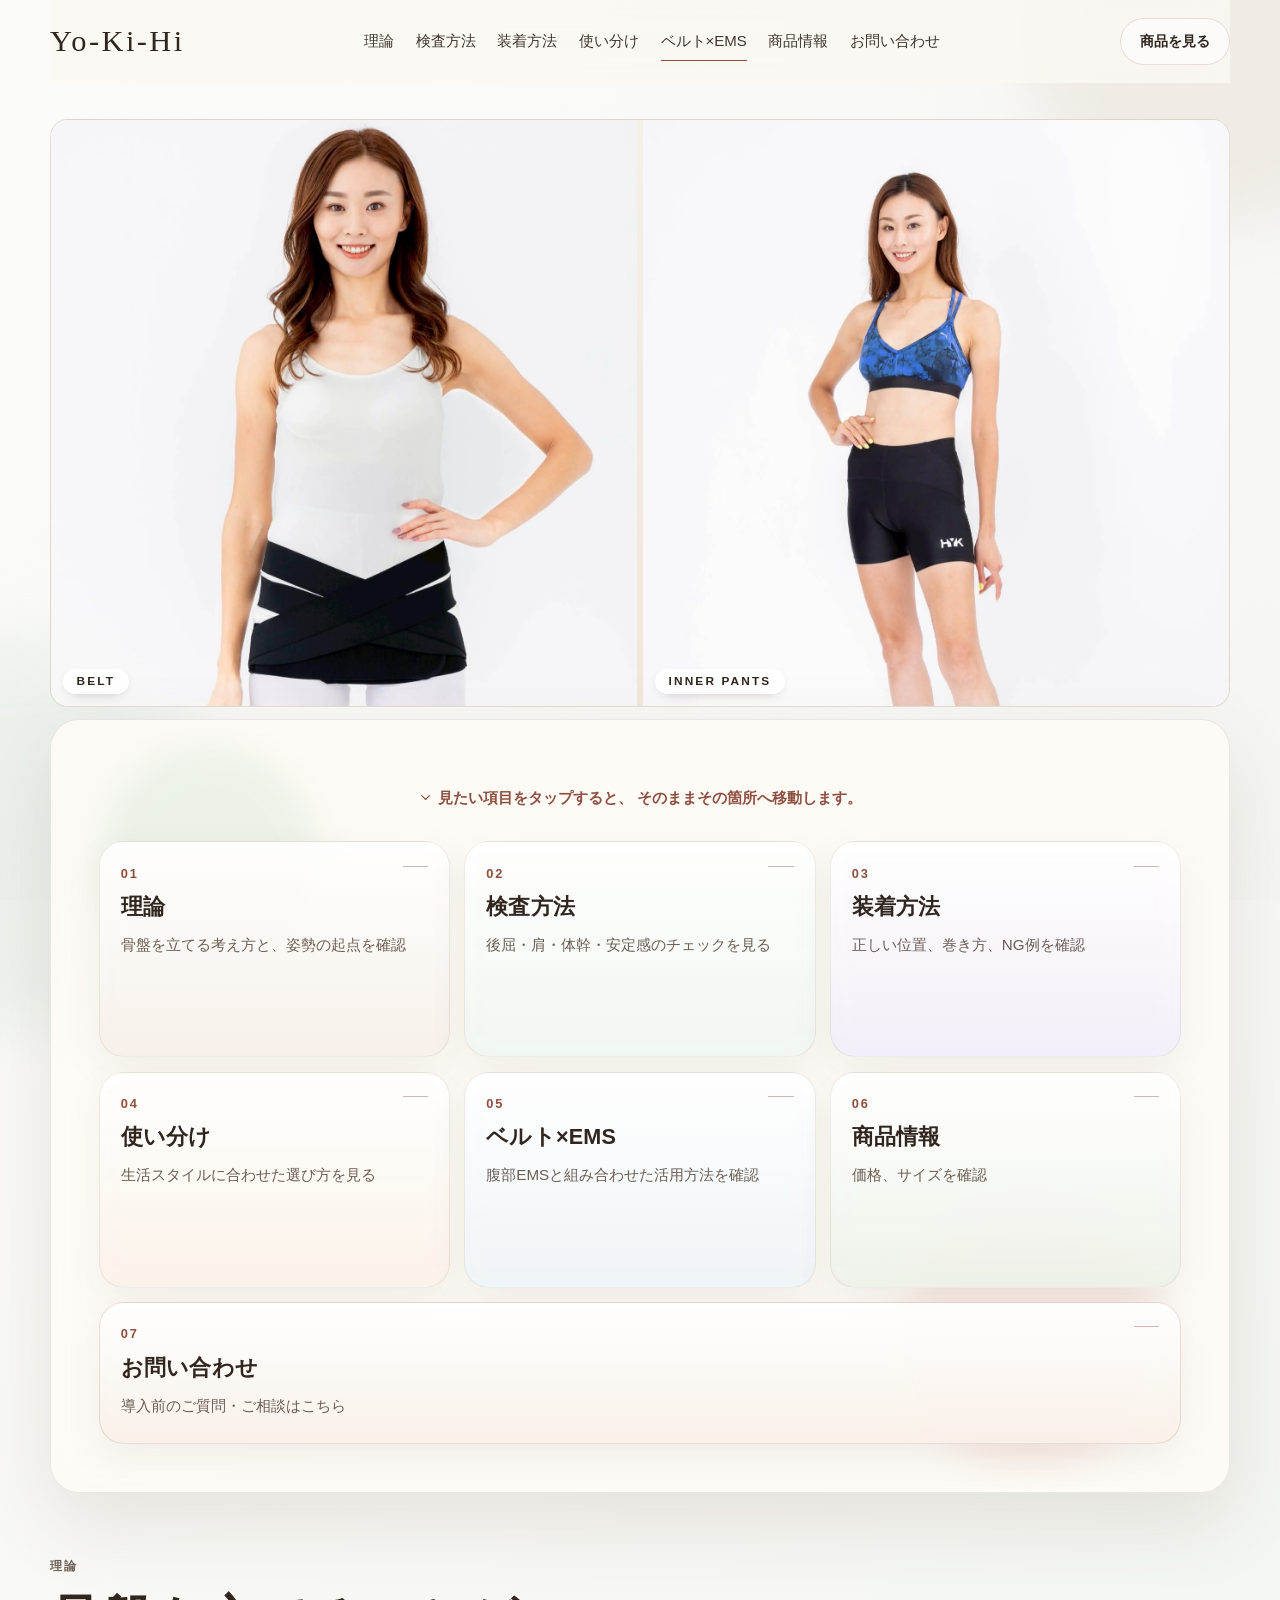
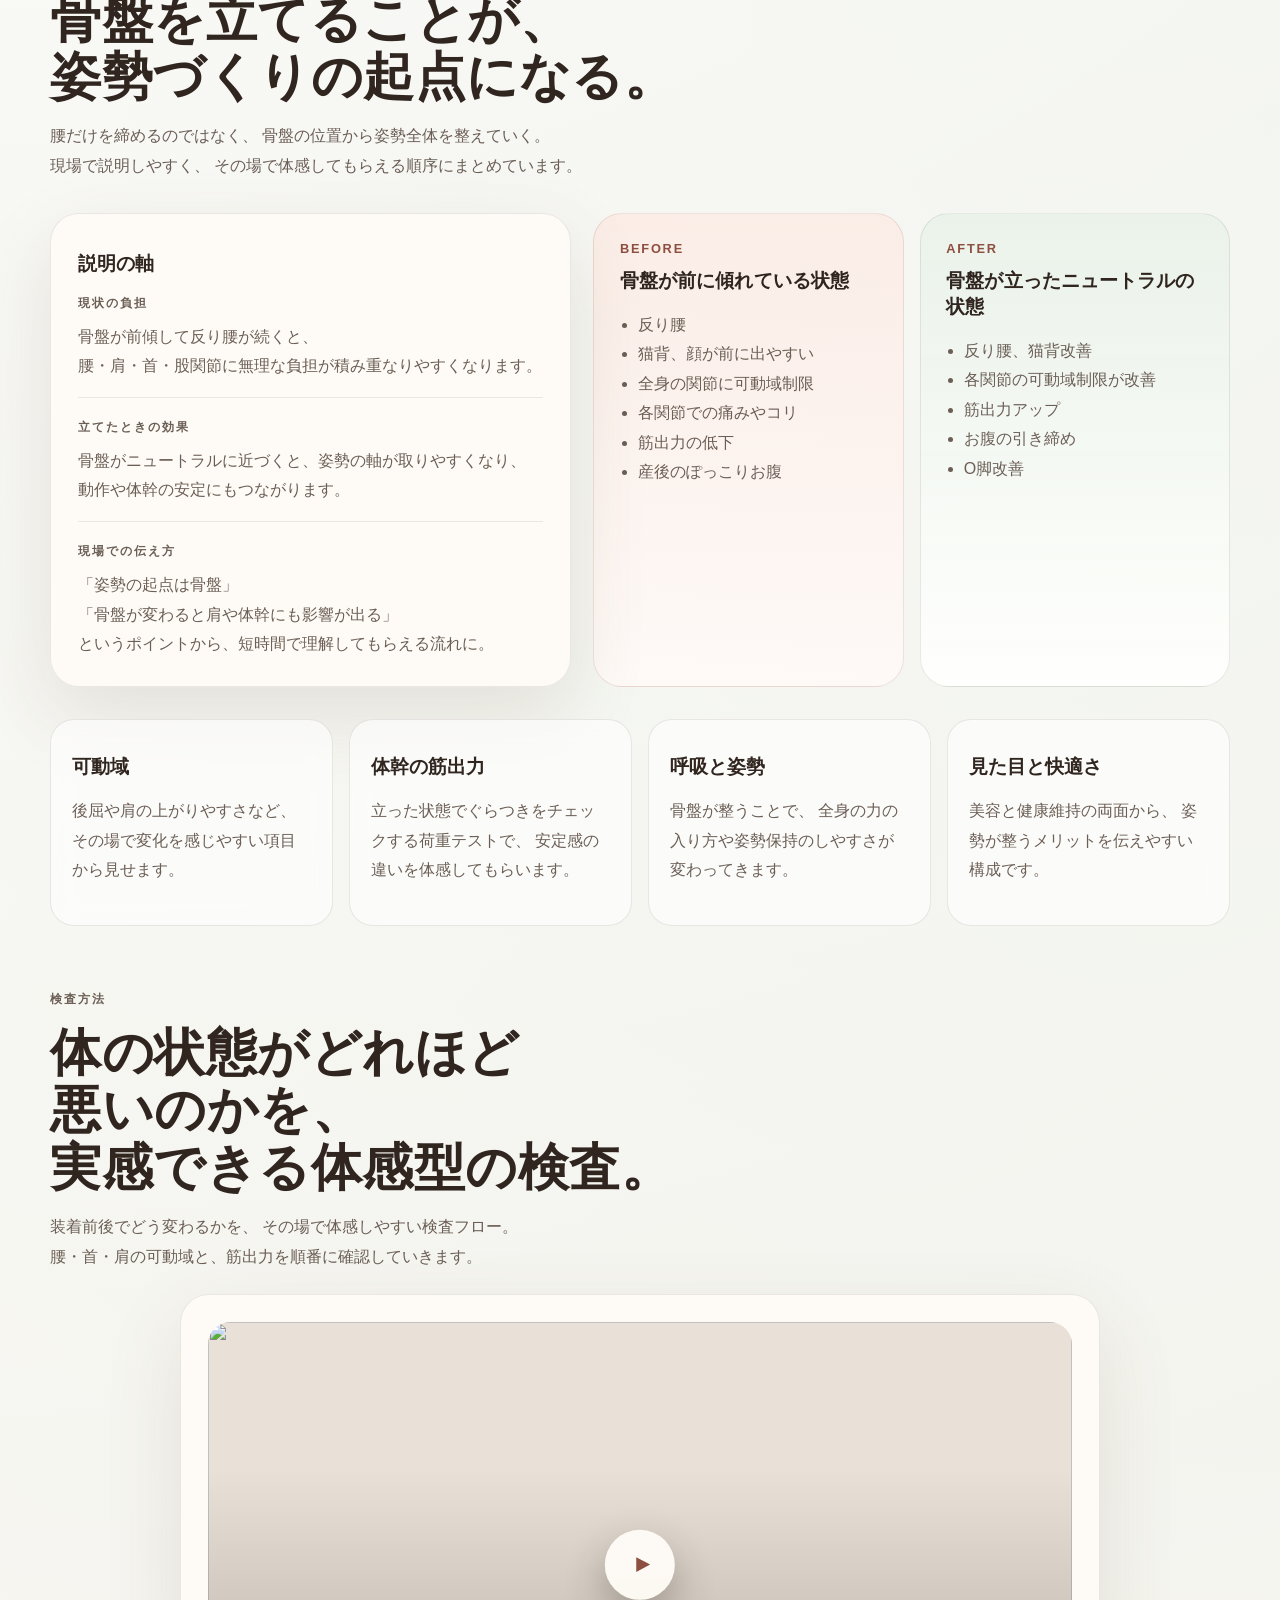
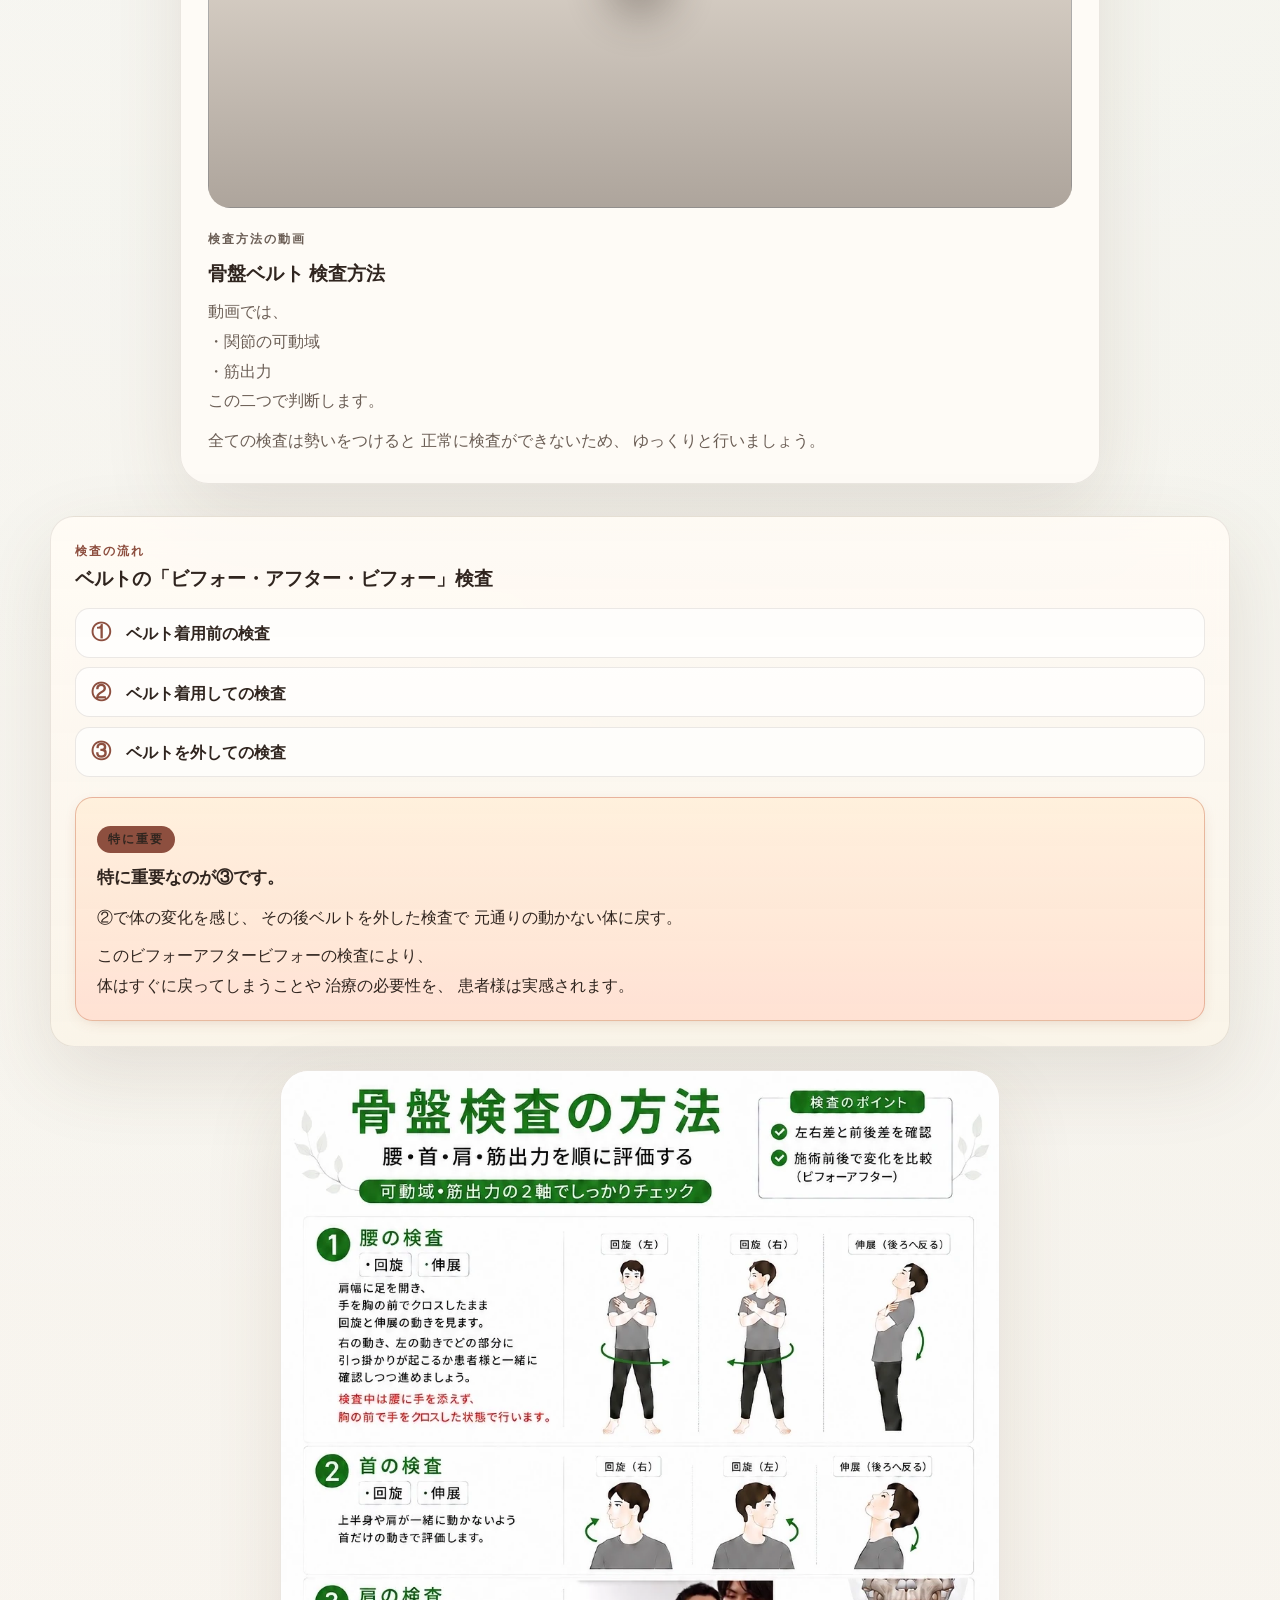
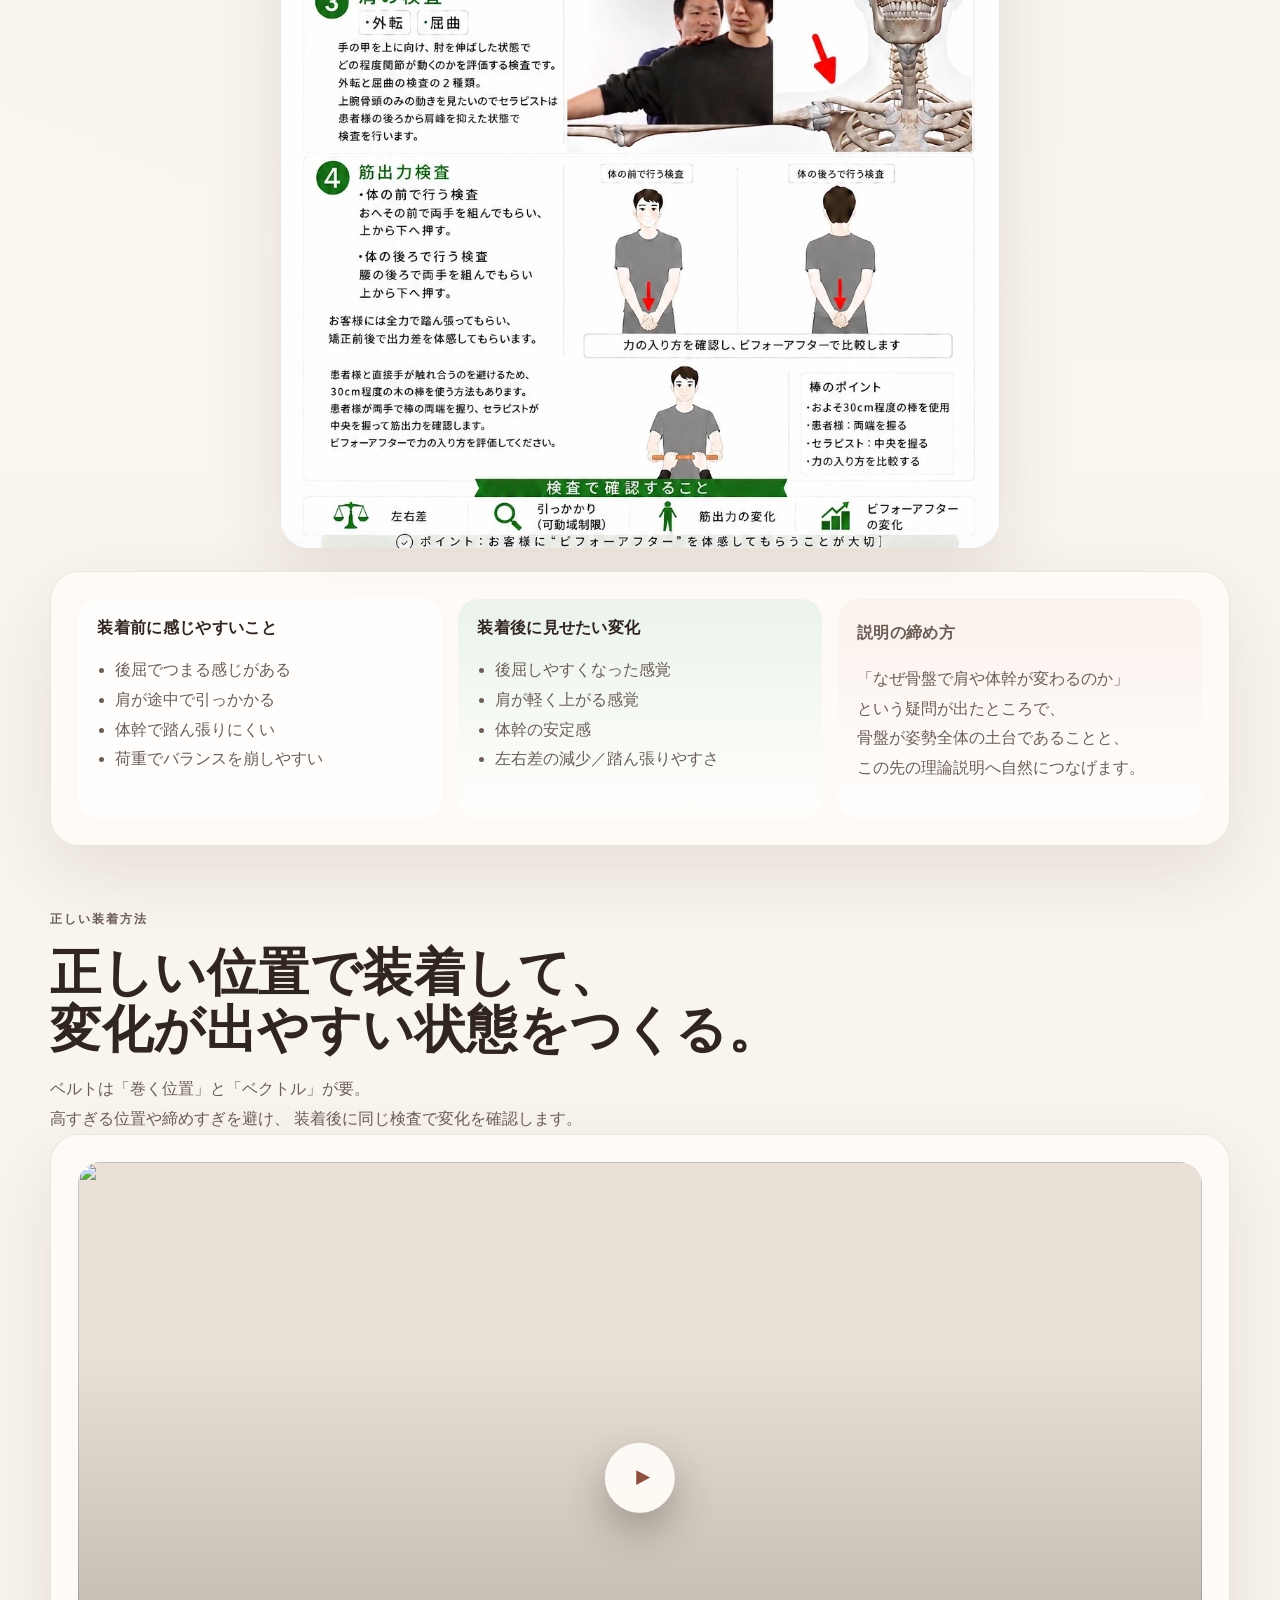
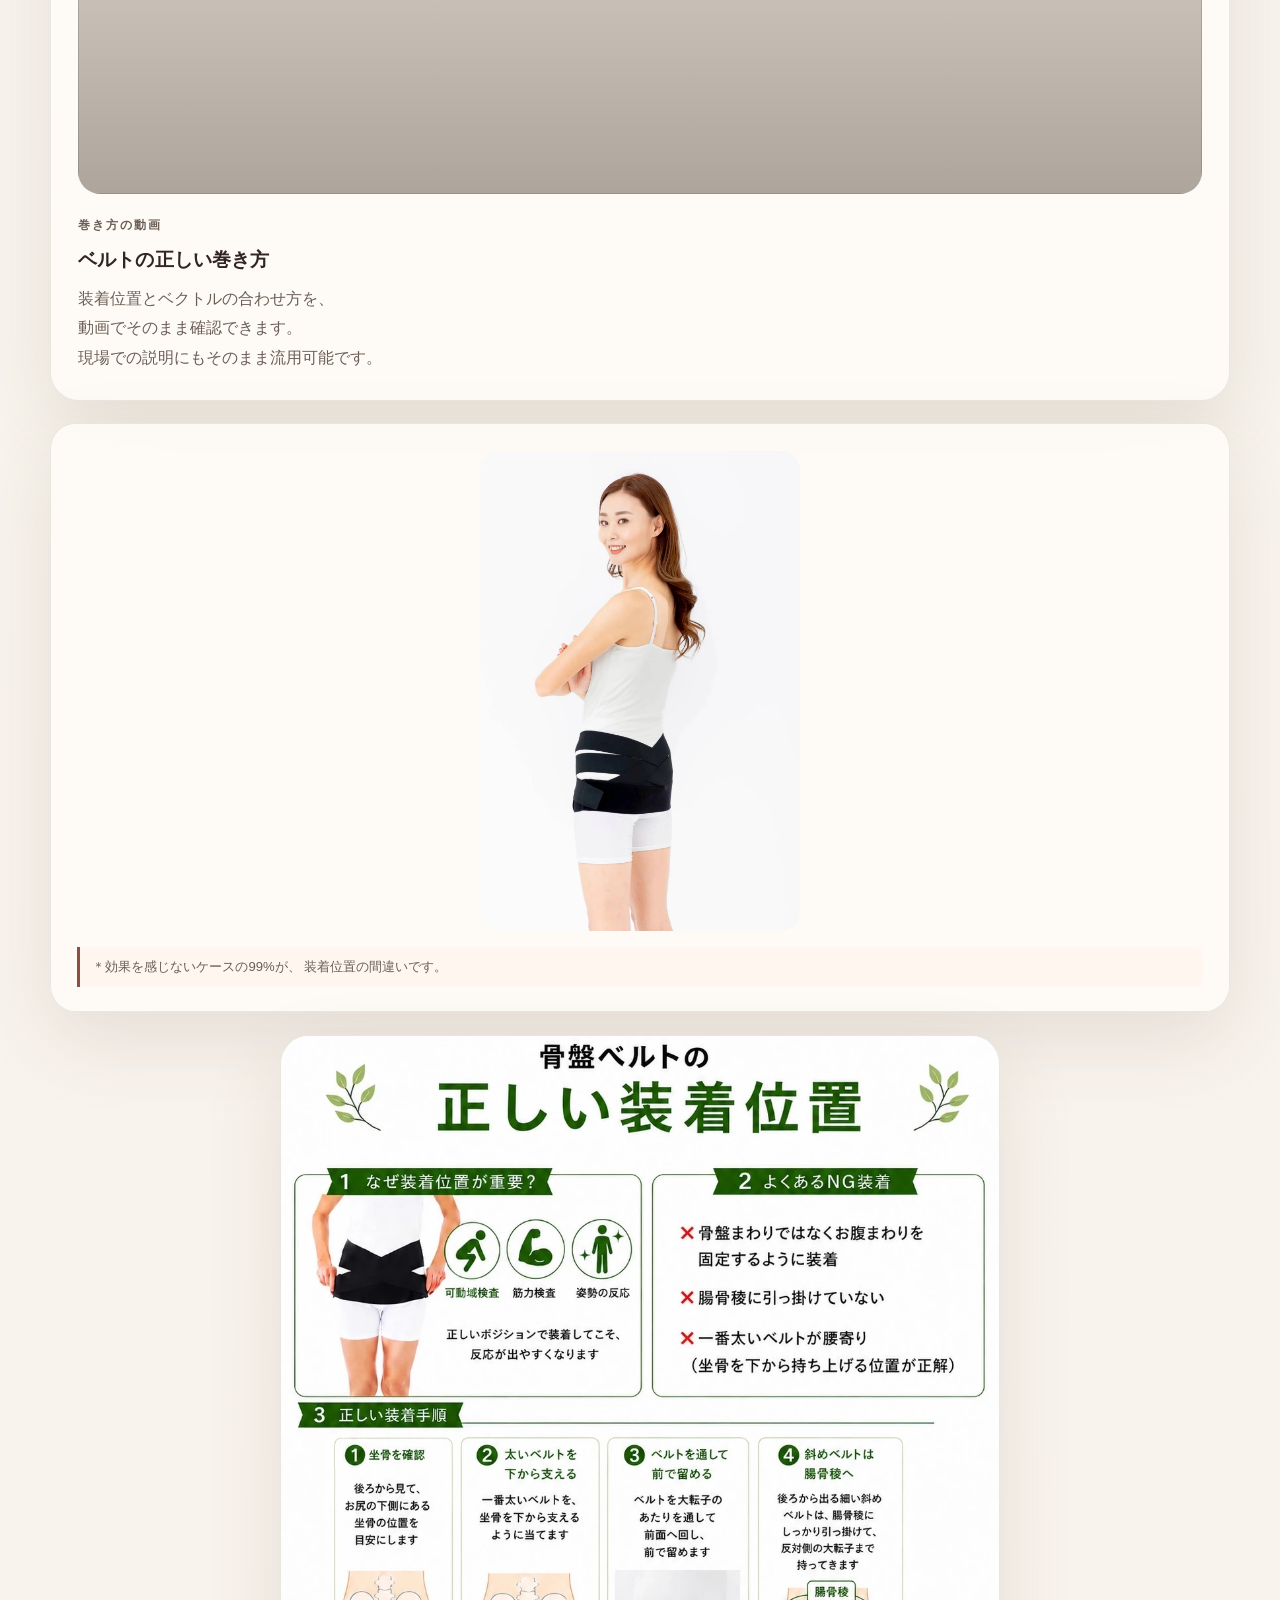
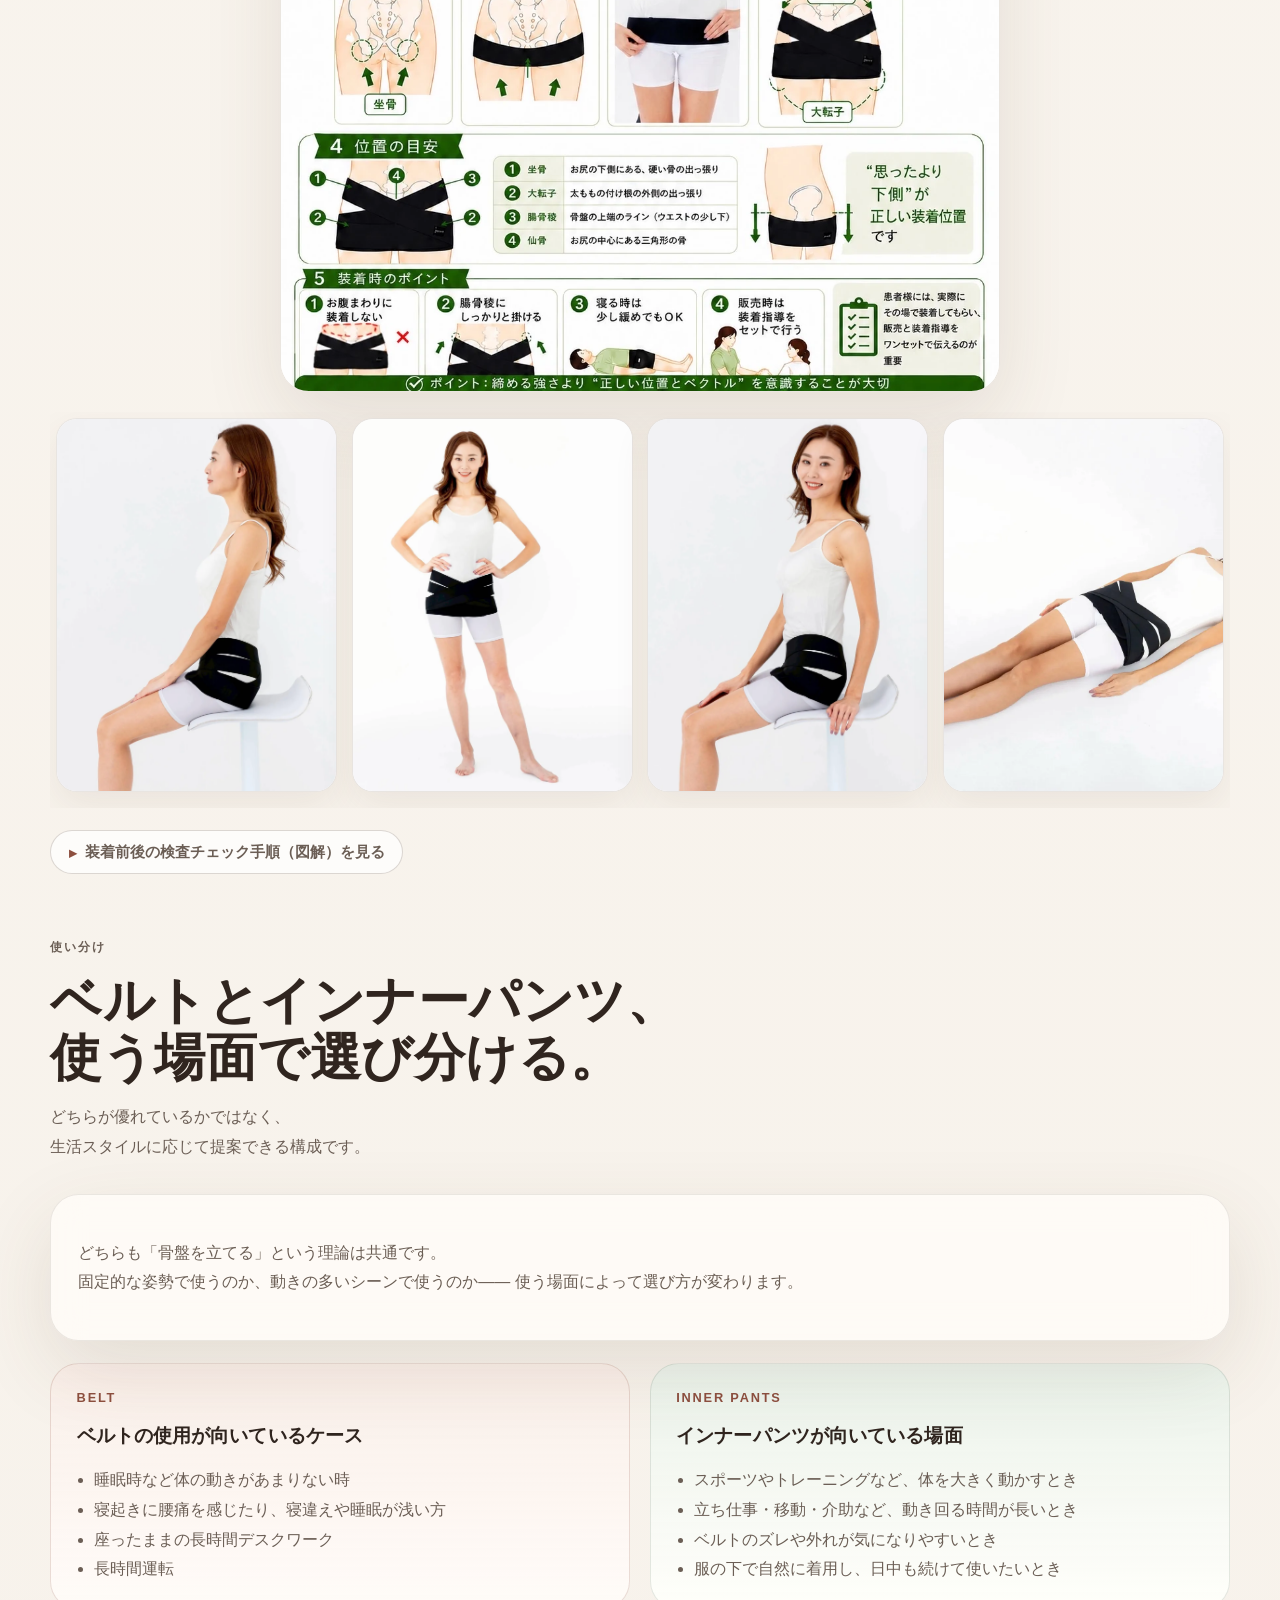
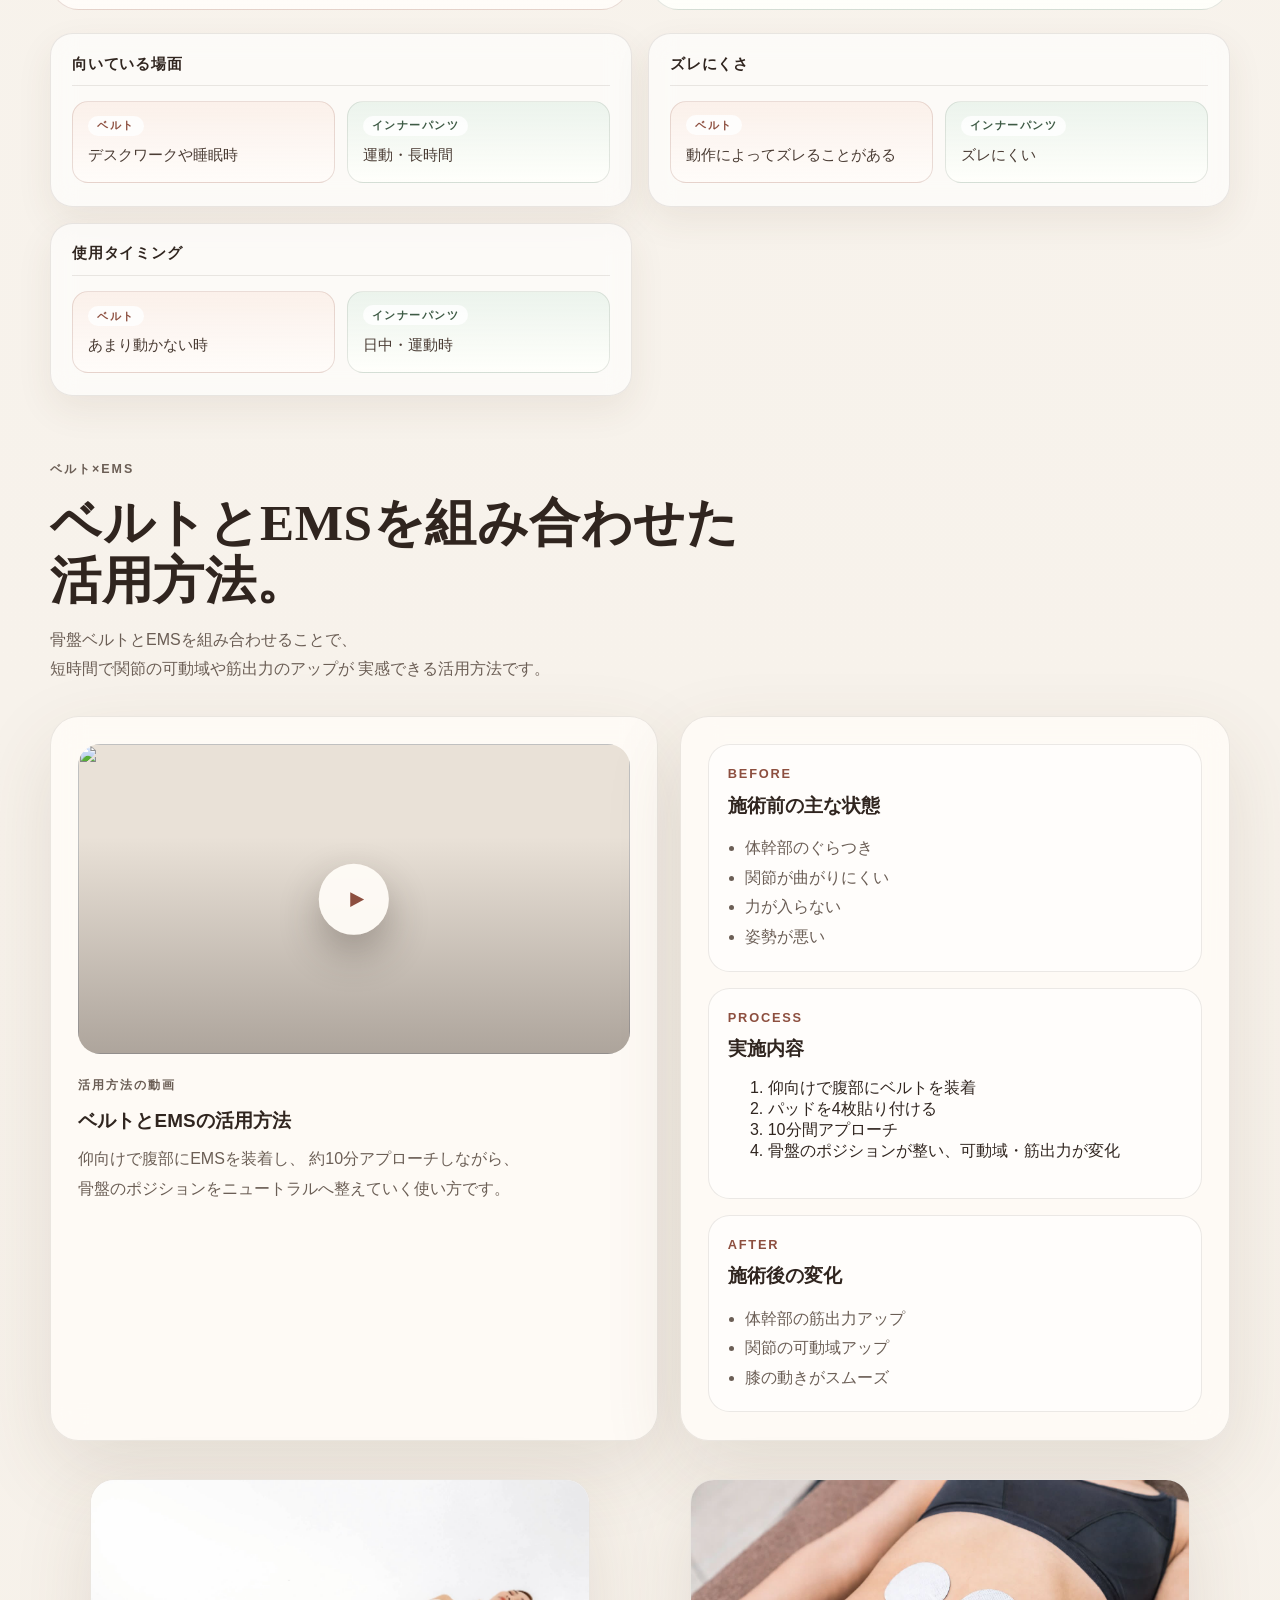
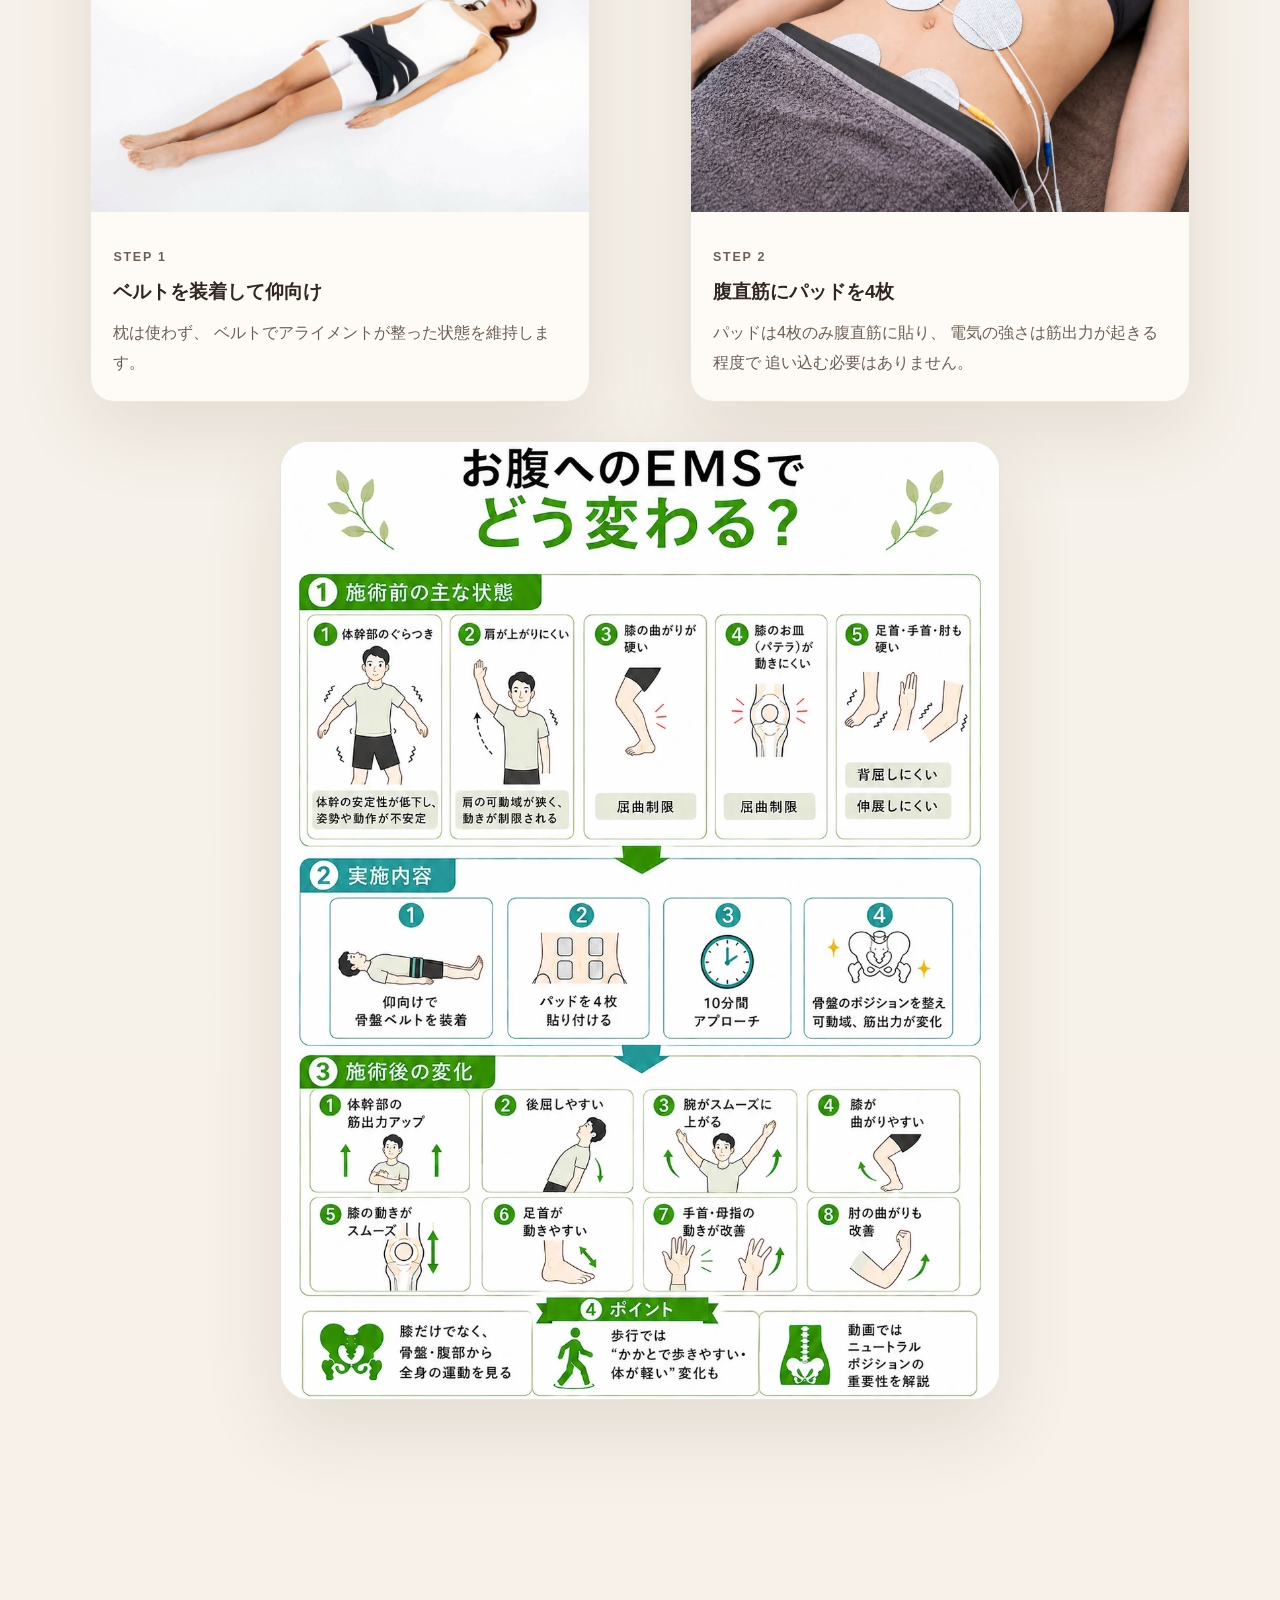
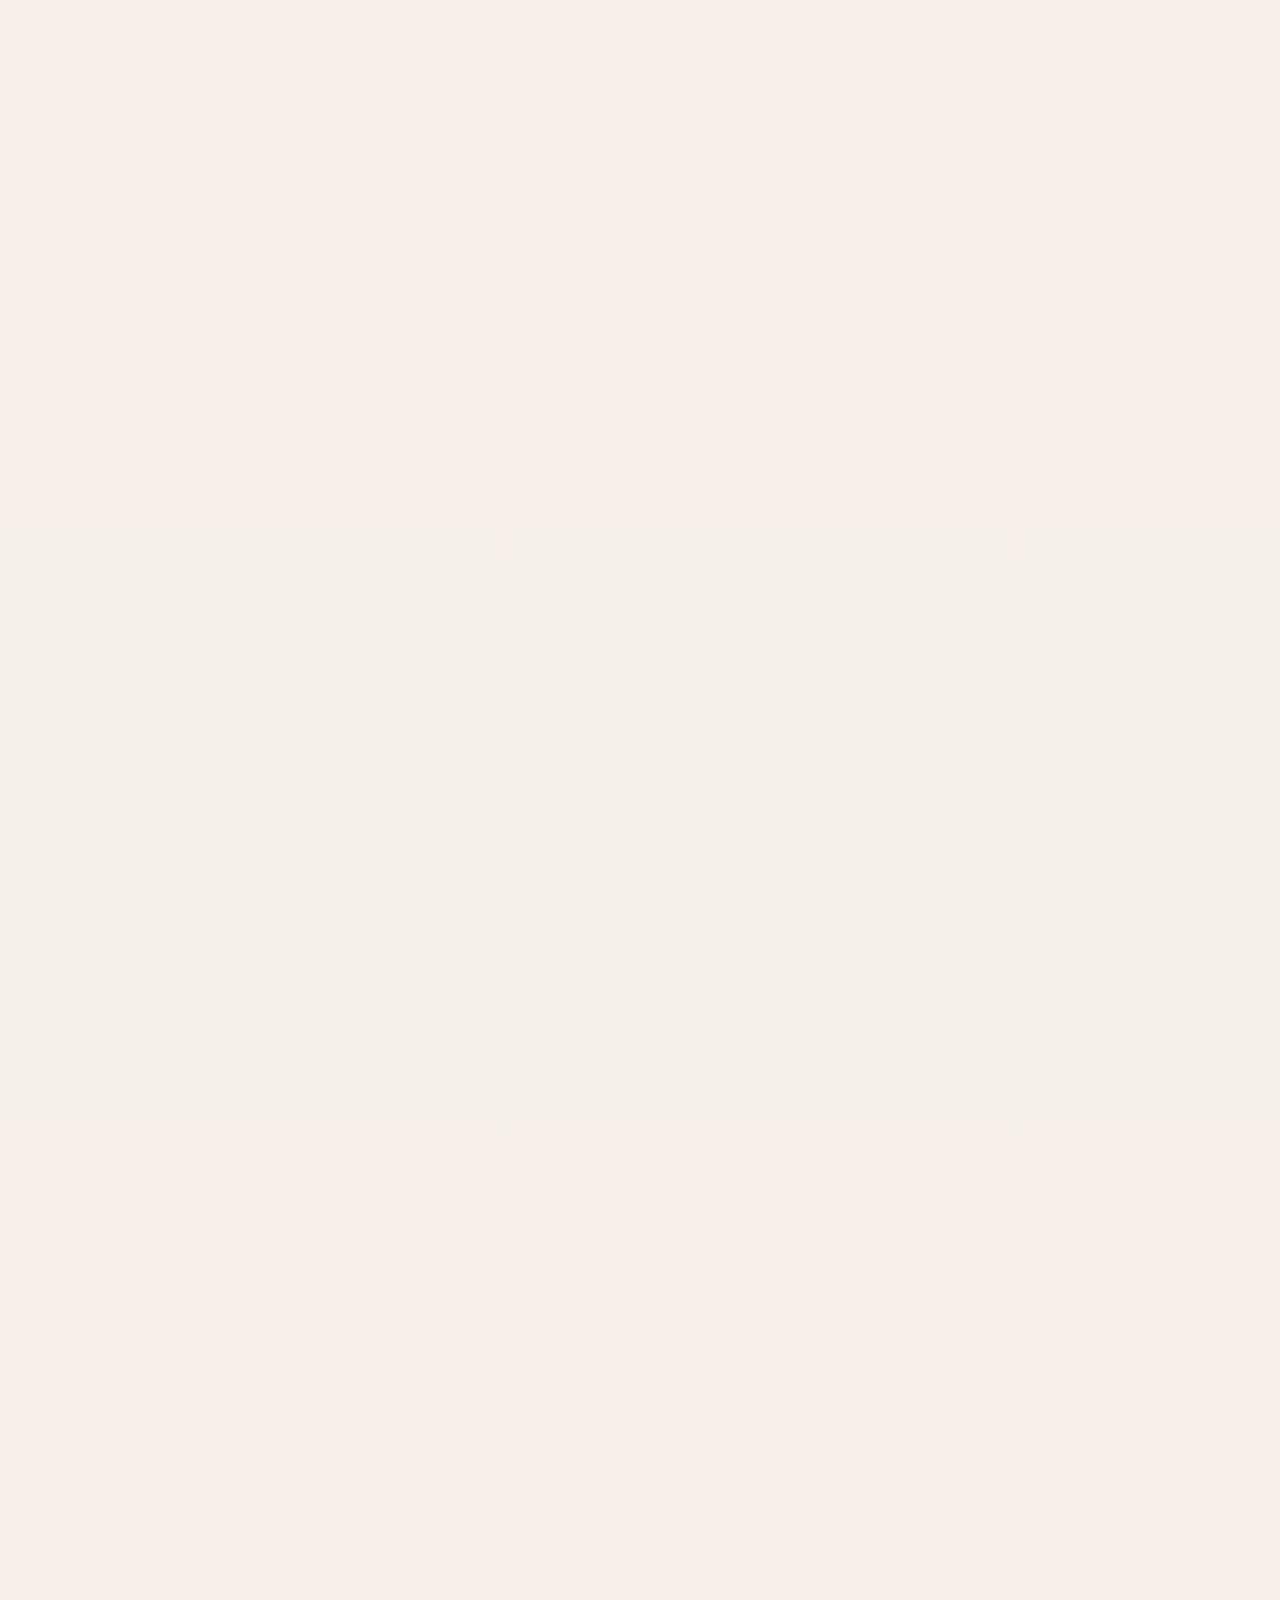
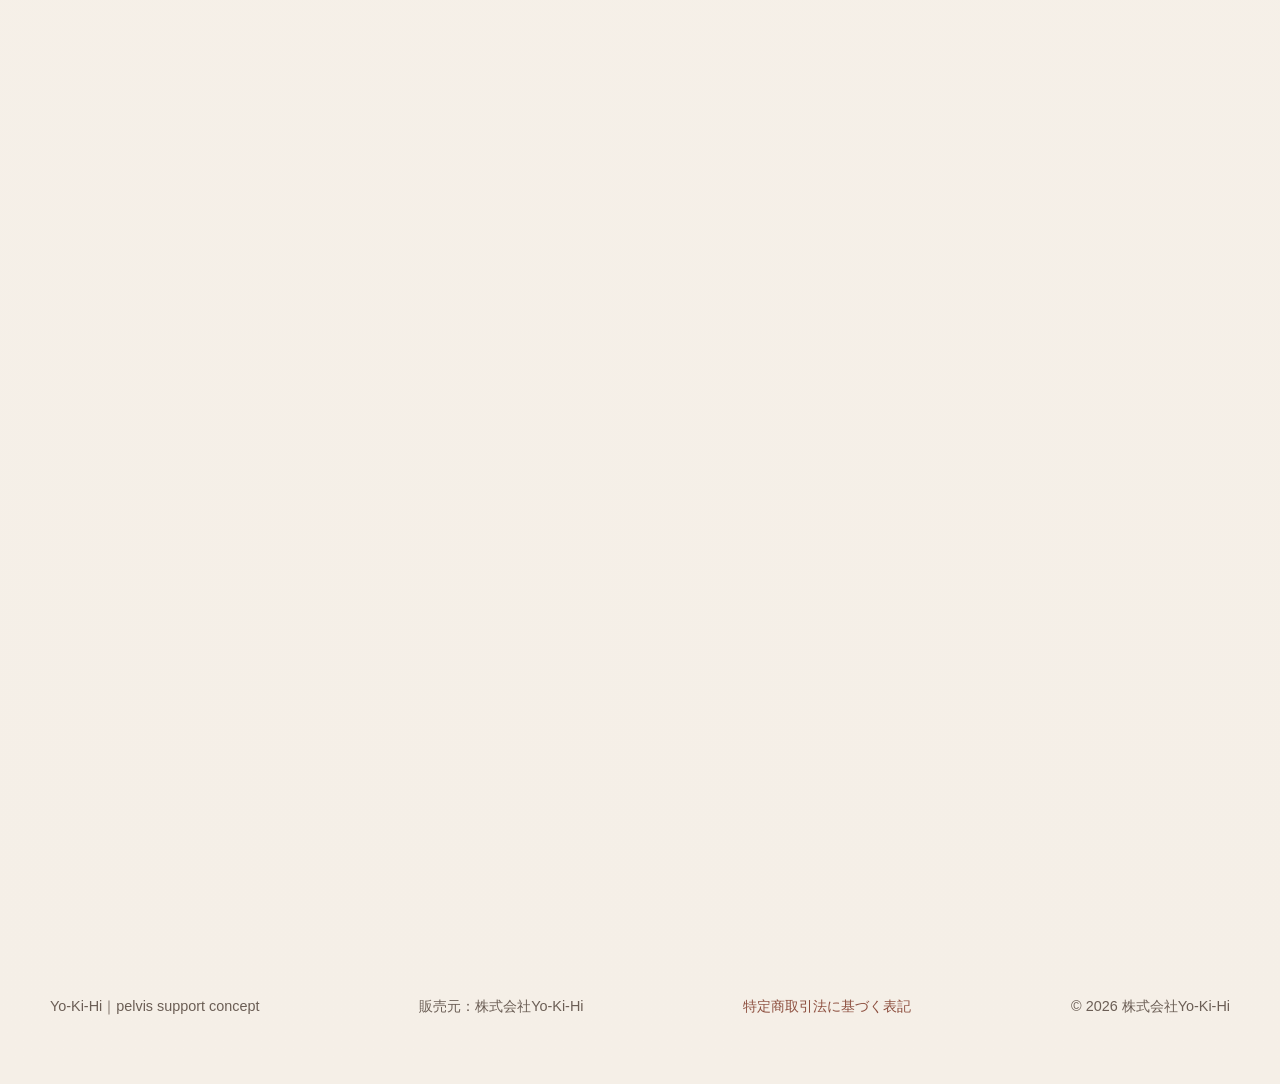
==== index.html @ 37673f25 "fix: 全URLを productlp.yo-ki-hi.co.jp に切り替え（OGP/canonical/JSON-LD/sitemap） カスタムドメイン productlp.yo-ki-hi" ====
<!DOCTYPE html>
<html lang="ja">
  <head>
    <meta charset="UTF-8" />
    <meta name="viewport" content="width=device-width, initial-scale=1.0" />
    <title>Yo-Ki-Hi｜骨盤を立てるという起点。理論・検査・装着・EMS・使い分けが1ページで分かる導入支援サイト</title>
    <meta
      name="description"
      content="整骨院・整体院・治療院・サロン向けに、Yo-Ki-Hi 骨盤ベルト／インナーパンツの理論、効果実感のための検査方法、正しい装着、ベルトとインナーの使い分け、EMS活用までを1ページにまとめた導入支援サイト。"
    />
    <meta name="theme-color" content="#f5efe7" />
    <meta name="format-detection" content="telephone=no" />

    <!-- OGP -->
    <meta property="og:title" content="Yo-Ki-Hi｜骨盤を立てる、姿勢の起点を整える。" />
    <meta property="og:description" content="整骨院・整体院・治療院・サロン向け。理論・検査・装着・EMS・使い分けまでを1ページで集約した導入支援サイト。" />
    <meta property="og:type" content="website" />
    <meta property="og:url" content="https://productlp.yo-ki-hi.co.jp/" />
    <meta property="og:image" content="https://productlp.yo-ki-hi.co.jp/assets/og-image.jpg?v=20260510d" />
    <meta property="og:image:type" content="image/jpeg" />
    <meta property="og:image:width" content="1200" />
    <meta property="og:image:height" content="630" />
    <meta property="og:image:alt" content="Yo-Ki-Hi 骨盤ベルトとインナーパンツの着用イメージ" />
    <meta property="og:site_name" content="Yo-Ki-Hi" />
    <meta property="og:locale" content="ja_JP" />

    <!-- Twitter -->
    <meta name="twitter:card" content="summary_large_image" />
    <meta name="twitter:title" content="Yo-Ki-Hi｜骨盤を立てる、姿勢の起点を整える。" />
    <meta name="twitter:description" content="整骨院・整体院・治療院・サロン向けの導入支援サイト。理論／検査／装着／EMS／使い分けを1ページで。" />
    <meta name="twitter:image" content="https://productlp.yo-ki-hi.co.jp/assets/og-image.jpg?v=20260510d" />
    <meta name="twitter:image:alt" content="Yo-Ki-Hi 骨盤ベルトとインナーパンツの着用イメージ" />

    <!-- 本番デプロイ時はドメインを実値に置換してください（OGP/Twitter/canonical 4 メタの URL） -->
    <link rel="canonical" href="https://productlp.yo-ki-hi.co.jp/" />
    <link rel="icon" type="image/svg+xml" href="./assets/favicon.svg" />
    <link rel="preconnect" href="https://www.youtube-nocookie.com" />
    <link rel="preconnect" href="https://i.ytimg.com" />
    <link rel="stylesheet" href="./style.css?v=20260510d" />
    <link rel="manifest" href="./manifest.webmanifest" />

    <script type="application/ld+json">
    {
      "@context": "https://schema.org",
      "@graph": [
        {
          "@type": "Organization",
          "@id": "https://productlp.yo-ki-hi.co.jp/#org",
          "name": "Yo-Ki-Hi",
          "url": "https://productlp.yo-ki-hi.co.jp/",
          "logo": "https://productlp.yo-ki-hi.co.jp/assets/og-image.jpg?v=20260510d",
          "description": "整骨院・整体院・治療院・サロン向け、骨盤ベルト／インナーパンツの導入支援。"
        },
        {
          "@type": "WebSite",
          "@id": "https://productlp.yo-ki-hi.co.jp/#site",
          "url": "https://productlp.yo-ki-hi.co.jp/",
          "name": "Yo-Ki-Hi｜pelvis support concept",
          "publisher": { "@id": "https://productlp.yo-ki-hi.co.jp/#org" },
          "inLanguage": "ja-JP"
        },
        {
          "@type": "Product",
          "name": "Yo-Ki-Hi ベルト",
          "category": "骨盤ベルト",
          "description": "骨盤を立てて姿勢の起点を整える、施術後・日常向けの骨盤ベルト。",
          "brand": { "@id": "https://productlp.yo-ki-hi.co.jp/#org" },
          "image": "https://productlp.yo-ki-hi.co.jp/assets/og-image.jpg?v=20260510d"
        },
        {
          "@type": "Product",
          "name": "Yo-Ki-Hi インナー",
          "category": "骨盤サポートインナー",
          "description": "ズレにくく、運動・長時間使用に向く骨盤サポートインナーパンツ。",
          "brand": { "@id": "https://productlp.yo-ki-hi.co.jp/#org" },
          "image": "https://productlp.yo-ki-hi.co.jp/assets/og-image.jpg?v=20260510d"
        }
      ]
    }
    </script>
  </head>
  <body>
    <a href="#top" class="skip-link">本文へスキップ</a>

    <div class="grain-overlay" aria-hidden="true"></div>

    <div class="page-shell">
      <header class="site-header">
        <a class="brand" href="#top">
          <span class="brand-mark">Yo-Ki-Hi</span>
        </a>

        <nav class="main-nav" aria-label="メインナビゲーション">
          <a href="#theory">理論</a>
          <a href="#inspection">検査方法</a>
          <a href="#wearing">装着方法</a>
          <a href="#selector">使い分け</a>
          <a href="#ems">ベルト×EMS</a>
          <a href="#products">商品情報</a>
          <a href="#contact">お問い合わせ</a>
        </nav>

        <a class="header-cta" href="#products">商品を見る</a>
      </header>

      <main id="top">
        <section class="hero reveal" aria-labelledby="hero-heading">
          <h1 id="hero-heading" class="visually-hidden">Yo-Ki-Hi｜骨盤を立てるという起点</h1>

          <!-- ▼ ヘッダー画像（ベルト＋インナーパンツの 2 枚組） -->
          <figure class="hero-hero-image hero-hero-pair" aria-label="Yo-Ki-Hi 着用イメージ：骨盤ベルトとインナーパンツ">
            <div class="hero-hero-card">
              <img
                src="./assets/hero-belt.jpg"
                alt="Yo-Ki-Hi 骨盤ベルトを装着した女性の正面着用イメージ"
                loading="eager"
                decoding="async"
                fetchpriority="high"
              />
              <span class="hero-hero-badge">Belt</span>
            </div>
            <div class="hero-hero-card">
              <img
                src="./assets/hero-inner.jpg"
                alt="Yo-Ki-Hi インナーパンツを着用した女性の全身イメージ"
                loading="eager"
                decoding="async"
                fetchpriority="high"
              />
              <span class="hero-hero-badge">Inner pants</span>
            </div>
          </figure>
          <!-- ▲ ヘッダー画像 -->

          <div class="hero-copy card-surface">
            <p class="hero-guide">
              <svg class="icon" viewBox="0 0 24 24" aria-hidden="true"><polyline points="6 9 12 15 18 9"/></svg> 見たい項目をタップすると、<br class="br-sp-only" />
              そのままその箇所へ移動します。
            </p>

            <div class="hero-points" aria-label="このページで確認できる項目">
              <a class="hero-point" href="#theory">
                <strong>01</strong>
                <span class="hero-point-title">理論</span>
                <span class="hero-point-text">骨盤を立てる考え方と、姿勢の起点を確認</span>
              </a>
              <a class="hero-point" href="#inspection">
                <strong>02</strong>
                <span class="hero-point-title">検査方法</span>
                <span class="hero-point-text">後屈・肩・体幹・安定感のチェックを見る</span>
              </a>
              <a class="hero-point" href="#wearing">
                <strong>03</strong>
                <span class="hero-point-title">装着方法</span>
                <span class="hero-point-text">正しい位置、巻き方、NG例を確認</span>
              </a>
              <a class="hero-point" href="#selector">
                <strong>04</strong>
                <span class="hero-point-title">使い分け</span>
                <span class="hero-point-text">生活スタイルに合わせた選び方を見る</span>
              </a>
              <a class="hero-point" href="#ems">
                <strong>05</strong>
                <span class="hero-point-title">ベルト×EMS</span>
                <span class="hero-point-text">腹部EMSと組み合わせた活用方法を確認</span>
              </a>
              <a class="hero-point" href="#products">
                <strong>06</strong>
                <span class="hero-point-title">商品情報</span>
                <span class="hero-point-text">価格、サイズを確認</span>
              </a>
              <a class="hero-point hero-point-contact" href="#contact">
                <strong>07</strong>
                <span class="hero-point-title">お問い合わせ</span>
                <span class="hero-point-text">導入前のご質問・ご相談はこちら</span>
              </a>
            </div>
          </div>
        </section>

        <section class="section reveal" id="theory" aria-labelledby="theory-heading">
          <div class="section-head">
            <p class="section-label">理論</p>
            <h2 id="theory-heading">骨盤を立てることが、<br />姿勢づくりの起点になる。</h2>
            <p>
              腰だけを締めるのではなく、<br class="br-sp-only" />
              骨盤の位置から姿勢全体を整えていく。<br />
              現場で説明しやすく、<br class="br-sp-only" />
              その場で体感してもらえる順序にまとめています。
            </p>
          </div>

          <div class="theory-layout">
            <article class="theory-copy card-surface">
              <h3>説明の軸</h3>
              <ul class="theory-points">
                <li>
                  <p class="theory-point-label">現状の負担</p>
                  <p>
                    骨盤が前傾して反り腰が続くと、<br />
                    腰・肩・首・股関節に無理な負担が積み重なりやすくなります。
                  </p>
                </li>
                <li>
                  <p class="theory-point-label">立てたときの効果</p>
                  <p>
                    骨盤がニュートラルに近づくと、姿勢の軸が取りやすくなり、<br />
                    動作や体幹の安定にもつながります。
                  </p>
                </li>
                <li>
                  <p class="theory-point-label">現場での伝え方</p>
                  <p>
                    「姿勢の起点は骨盤」<br />
                    「骨盤が変わると肩や体幹にも影響が出る」<br />
                    というポイントから、短時間で理解してもらえる流れに。
                  </p>
                </li>
              </ul>
            </article>

            <div class="posture-board">
              <article class="posture-card posture-card-bad">
                <span class="posture-tag">Before</span>
                <h3>骨盤が前に傾れている状態</h3>
                <ul>
                  <li>反り腰</li>
                  <li>猫背、顔が前に出やすい</li>
                  <li>全身の関節に可動域制限</li>
                  <li>各関節での痛みやコリ</li>
                  <li>筋出力の低下</li>
                  <li>産後のぽっこりお腹</li>
                </ul>
              </article>

              <article class="posture-card posture-card-good">
                <span class="posture-tag">After</span>
                <h3>骨盤が立ったニュートラルの状態</h3>
                <ul>
                  <li>反り腰、猫背改善</li>
                  <li>各関節の可動域制限が改善</li>
                  <li>筋出力アップ</li>
                  <li>お腹の引き締め</li>
                  <li>O脚改善</li>
                </ul>
              </article>
            </div>
          </div>

          <div class="benefit-grid" aria-label="説明の4軸">
            <article class="benefit-card">
              <h3>可動域</h3>
              <p>
                後屈や肩の上がりやすさなど、<br class="br-sp-only" />
                その場で変化を感じやすい項目から見せます。
              </p>
            </article>
            <article class="benefit-card">
              <h3>体幹の筋出力</h3>
              <p>
                立った状態でぐらつきをチェックする荷重テストで、<br class="br-sp-only" />
                安定感の違いを体感してもらいます。
              </p>
            </article>
            <article class="benefit-card">
              <h3>呼吸と姿勢</h3>
              <p>
                骨盤が整うことで、<br class="br-sp-only" />
                全身の力の入り方や姿勢保持のしやすさが変わってきます。
              </p>
            </article>
            <article class="benefit-card">
              <h3>見た目と快適さ</h3>
              <p>
                美容と健康維持の両面から、<br class="br-sp-only" />
                姿勢が整うメリットを伝えやすい構成です。
              </p>
            </article>
          </div>
        </section>

        <section class="section reveal" id="inspection" aria-labelledby="inspection-heading">
          <div class="section-head">
            <p class="section-label">検査方法</p>
            <h2 id="inspection-heading">
              体の状態がどれほど悪いのかを、<br class="br-pc-only" />
              実感できる体感型の検査。
            </h2>
            <p>
              装着前後でどう変わるかを、<br class="br-sp-only" />
              その場で体感しやすい検査フロー。<br />
              腰・首・肩の可動域と、筋出力を順番に確認していきます。
            </p>
          </div>

          <article class="video-card video-card-solo card-surface">
            <button class="video-shell video-facade" type="button"
              data-video-id="BLN4qDrb6VM"
              data-video-title="骨盤ベルト 検査方法"
              aria-label="動画を再生：骨盤ベルト 検査方法">
              <img class="video-thumb" src="https://i.ytimg.com/vi/BLN4qDrb6VM/hqdefault.jpg"
                alt="" loading="lazy" width="480" height="360" />
              <span class="video-play" aria-hidden="true"><svg class="icon icon-fill" viewBox="0 0 24 24" aria-hidden="true"><path d="M7 5l13 7-13 7z"/></svg></span>
            </button>

            <div class="video-meta">
              <p class="video-kicker">検査方法の動画</p>
              <h3>骨盤ベルト 検査方法</h3>
              <p>
                動画では、<br />
                ・関節の可動域<br />
                ・筋出力<br />
                この二つで判断します。
              </p>
              <p>
                全ての検査は勢いをつけると<br class="br-sp-only" />
                正常に検査ができないため、<br class="br-sp-only" />
                ゆっくりと行いましょう。
              </p>
            </div>
          </article>

          <div class="inspection-flow card-surface" aria-labelledby="inspection-flow-title">
            <p class="inspection-flow-label">検査の流れ</p>
            <h3 id="inspection-flow-title">ベルトの「ビフォー・アフター・ビフォー」検査</h3>
            <ol class="inspection-flow-steps">
              <li><span class="flow-num">①</span><span class="flow-text">ベルト着用前の検査</span></li>
              <li><span class="flow-num">②</span><span class="flow-text">ベルト着用しての検査</span></li>
              <li><span class="flow-num">③</span><span class="flow-text">ベルトを外しての検査</span></li>
            </ol>
            <div class="inspection-flow-callout">
              <p class="inspection-flow-callout-tag">特に重要</p>
              <p class="inspection-flow-callout-title">特に重要なのが③です。</p>
              <p>
                ②で体の変化を感じ、<br class="br-sp-only" />
                その後ベルトを外した検査で<br class="br-sp-only" />
                元通りの動かない体に戻す。
              </p>
              <p>
                このビフォーアフタービフォーの検査により、<br class="br-pc-only" />
                体はすぐに戻ってしまうことや<br class="br-sp-only" />
                治療の必要性を、<br class="br-sp-only" />
                患者様は実感されます。
              </p>
            </div>
          </div>

          <figure class="inspection-poster card-surface">
            <img
              src="./assets/inspection-overview.webp?v=20260510d"
              alt="骨盤検査の方法を1枚にまとめた図解。腰（回旋・屈曲・伸展）、首（回旋・伸展）、肩（外転・屈曲）、筋出力（体の前で行う検査・体の後ろで行う検査）の順に、可動域と筋出力の2軸で『ビフォー・アフター』を評価する手順をまとめている。"
              loading="lazy"
            />
          </figure>

          <div class="before-after card-surface">
            <div class="compare-block">
              <p class="compare-label">装着前に感じやすいこと</p>
              <ul>
                <li>後屈でつまる感じがある</li>
                <li>肩が途中で引っかかる</li>
                <li>体幹で踏ん張りにくい</li>
                <li>荷重でバランスを崩しやすい</li>
              </ul>
            </div>

            <div class="compare-block compare-block-highlight">
              <p class="compare-label">装着後に見せたい変化</p>
              <ul>
                <li>後屈しやすくなった感覚</li>
                <li>肩が軽く上がる感覚</li>
                <li>体幹の安定感</li>
                <li>左右差の減少／踏ん張りやすさ</li>
              </ul>
            </div>

            <div class="talk-track">
              <p class="compare-label">説明の締め方</p>
              <p>
                「なぜ骨盤で肩や体幹が変わるのか」<br />
                という疑問が出たところで、<br class="br-pc-only" />
                骨盤が姿勢全体の土台であることと、<br class="br-pc-only" />
                この先の理論説明へ自然につなげます。
              </p>
            </div>
          </div>

          <!-- 姿勢分析ツール案内（一旦非表示・いつでも復活可能） -->
          <!-- 再表示するには、直下の「BEGIN posture-cta」行と末尾の「END posture-cta」行を、それぞれ閉じコメント／開きコメントに置き換えてブロックを生かしてください。posture.html / posture.css / posture.js / katsu姿勢分析/ ディレクトリは残しています。 -->
          <!-- BEGIN posture-cta
          <div class="cta-band">
            <div>
              <p class="cta-label">姿勢分析ツール</p>
              <h3>
                Before / After の写真を、<br class="br-pc-only" />
                その場で数値比較。
              </h3>
              <p style="margin:0.85rem 0 0;color:var(--muted);line-height:1.85">
                ブラウザだけで完結する 4 ステップ。
              </p>
              <ol class="cta-steps">
                <li>装着前後の正面写真をアップロード</li>
                <li>肩・骨盤・頭部の傾きと上半身シフトを自動計測</li>
                <li>Before / After を並べて比較</li>
                <li>A4 で印刷、その場で患者さんへお渡し</li>
              </ol>
            </div>
            <div class="cta-actions">
              <a class="button button-primary" href="./posture.html">姿勢分析を開く <svg class="icon" viewBox="0 0 24 24" aria-hidden="true"><path d="M5 12h14"/><polyline points="13 6 19 12 13 18"/></svg></a>
              <a class="button button-ghost" href="./posture.html#how-heading">仕組みを見る</a>
            </div>
          </div>
          END posture-cta -->
        </section>

        <section class="section reveal" id="wearing" aria-labelledby="wearing-heading">
          <div class="section-head">
            <p class="section-label">正しい装着方法</p>
            <h2 id="wearing-heading">
              正しい位置で装着して、<br class="br-pc-only" />
              変化が出やすい状態をつくる。
            </h2>
            <p>
              ベルトは「巻く位置」と「ベクトル」が要。<br />
              高すぎる位置や締めすぎを避け、<br class="br-sp-only" />
              装着後に同じ検査で変化を確認します。
            </p>
          </div>

          <article class="video-card card-surface">
            <button class="video-shell video-facade" type="button"
              data-video-id="P7h8PFyAL0k"
              data-video-start="795"
              data-video-title="ベルトの正しい巻き方"
              aria-label="動画を再生：ベルトの正しい巻き方（13:15から）">
              <img class="video-thumb" src="https://i.ytimg.com/vi/P7h8PFyAL0k/hqdefault.jpg"
                alt="" loading="lazy" width="480" height="360" />
              <span class="video-play" aria-hidden="true"><svg class="icon icon-fill" viewBox="0 0 24 24" aria-hidden="true"><path d="M7 5l13 7-13 7z"/></svg></span>
            </button>

            <div class="video-meta">
              <p class="video-kicker">巻き方の動画</p>
              <h3>ベルトの正しい巻き方</h3>
              <p>
                装着位置とベクトルの合わせ方を、<br />
                動画でそのまま確認できます。<br />
                現場での説明にもそのまま流用可能です。
              </p>
            </div>
          </article>

          <article class="wearing-block card-surface">
            <figure class="wearing-block-figure">
              <img
                src="./assets/wearing/wear-front-04.webp"
                alt="骨盤ベルトを装着した正面の着用イメージ"
                loading="lazy"
              />
            </figure>
            <p class="wearing-warning">
              ＊効果を感じないケースの99%が、<br class="br-sp-only" />
              装着位置の間違いです。
            </p>
          </article>

          <figure class="wearing-poster card-surface">
            <img
              src="./assets/wearing-overview.webp?v=20260510d"
              alt="骨盤ベルトの正しい装着位置と、装着時のポイントを1枚にまとめた図解"
              loading="lazy"
            />
          </figure>

          <div class="wearing-gallery" aria-label="着用ギャラリー">
            <figure>
              <img src="./assets/wearing/wear-side-02.webp" alt="ベルト装着の側面図（立位）" loading="lazy" />
            </figure>
            <figure>
              <img src="./assets/wearing/wear-back-01.webp" alt="ベルト装着の正面（リラックスポーズ）" loading="lazy" />
            </figure>
            <figure>
              <img src="./assets/wearing/wear-side-03.webp" alt="ベルト装着の座位での確認" loading="lazy" />
            </figure>
            <figure>
              <img src="./assets/wearing/wear-detail-02.webp" alt="ベルト装着の仰臥位（施術台）" loading="lazy" />
            </figure>
          </div>

          <details class="wearing-diagrams">
            <summary>装着前後の検査チェック手順（図解）を見る</summary>
            <div class="guide-grid">
              <figure class="guide-card card-surface">
                <img
                  src="./assets/belt-check-guide.webp"
                  alt="骨盤ベルトの装着と確認方法を、装着前後の検査手順とともに説明する図解"
                  loading="lazy"
                  width="1600"
                  height="1067"
                />
                <figcaption class="guide-copy">
                  <p class="guide-label">装着・確認方法</p>
                  <h3>装着前と装着後で、同じ検査を確認する</h3>
                  <p>
                    腰の後屈、肩と腕、体幹、<br class="br-sp-only" />
                    ガッツポーズでの安定感まで——<br class="br-pc-only" />
                    装着後に同じ手順で変化を見せる流れを図解しています。
                  </p>
                </figcaption>
              </figure>
            </div>
          </details>
        </section>

        <section class="section reveal" id="selector" aria-labelledby="selector-heading">
          <div class="section-head">
            <p class="section-label">使い分け</p>
            <h2 id="selector-heading">
              ベルトとインナーパンツ、<br />
              使う場面で選び分ける。
            </h2>
            <p>
              どちらが優れているかではなく、<br class="br-pc-only" />
              生活スタイルに応じて提案できる構成です。
            </p>
          </div>

          <div class="selector-intro card-surface">
            <p>
              どちらも「骨盤を立てる」という理論は共通です。<br class="br-pc-only" />
              固定的な姿勢で使うのか、動きの多いシーンで使うのか——<br class="br-sp-only" />
              使う場面によって選び方が変わります。
            </p>
          </div>

          <div class="selector-grid">
            <article class="selector-card selector-card-belt">
              <div class="selector-head">
                <span class="selector-badge">Belt</span>
                <h3>ベルトの使用が向いているケース</h3>
              </div>
              <ul>
                <li>睡眠時など体の動きがあまりない時</li>
                <li>寝起きに腰痛を感じたり、寝違えや睡眠が浅い方</li>
                <li>座ったままの長時間デスクワーク</li>
                <li>長時間運転</li>
              </ul>
            </article>

            <article class="selector-card selector-card-inner">
              <div class="selector-head">
                <span class="selector-badge">Inner pants</span>
                <h3>インナーパンツが向いている場面</h3>
              </div>
              <ul>
                <li>スポーツやトレーニングなど、体を大きく動かすとき</li>
                <li>立ち仕事・移動・介助など、動き回る時間が長いとき</li>
                <li>ベルトのズレや外れが気になりやすいとき</li>
                <li>服の下で自然に着用し、日中も続けて使いたいとき</li>
              </ul>
            </article>
          </div>

          <div class="comparison-cards" aria-label="ベルトとインナーパンツの比較">
            <article class="comparison-criterion">
              <h3 class="comparison-criterion-label">向いている場面</h3>
              <div class="comparison-pair">
                <div class="comparison-value comparison-value-belt">
                  <span class="comparison-value-tag">ベルト</span>
                  <p>デスクワークや睡眠時</p>
                </div>
                <div class="comparison-value comparison-value-inner">
                  <span class="comparison-value-tag">インナーパンツ</span>
                  <p>運動・長時間</p>
                </div>
              </div>
            </article>

            <article class="comparison-criterion">
              <h3 class="comparison-criterion-label">ズレにくさ</h3>
              <div class="comparison-pair">
                <div class="comparison-value comparison-value-belt">
                  <span class="comparison-value-tag">ベルト</span>
                  <p>動作によってズレることがある</p>
                </div>
                <div class="comparison-value comparison-value-inner">
                  <span class="comparison-value-tag">インナーパンツ</span>
                  <p>ズレにくい</p>
                </div>
              </div>
            </article>

            <article class="comparison-criterion">
              <h3 class="comparison-criterion-label">使用タイミング</h3>
              <div class="comparison-pair">
                <div class="comparison-value comparison-value-belt">
                  <span class="comparison-value-tag">ベルト</span>
                  <p>あまり動かない時</p>
                </div>
                <div class="comparison-value comparison-value-inner">
                  <span class="comparison-value-tag">インナーパンツ</span>
                  <p>日中・運動時</p>
                </div>
              </div>
            </article>
          </div>

        </section>

        <section class="section reveal" id="ems" aria-labelledby="ems-heading">
          <div class="section-head">
            <p class="section-label">ベルト×EMS</p>
            <h2 id="ems-heading">
              ベルトとEMSを組み合わせた活用方法。
            </h2>
            <p>
              骨盤ベルトとEMSを組み合わせることで、<br class="br-pc-only" />
              短時間で関節の可動域や筋出力のアップが<br class="br-sp-only" />
              実感できる活用方法です。
            </p>
          </div>

          <div class="ems-layout">
            <article class="video-card card-surface">
              <button class="video-shell video-facade" type="button"
                data-video-id="txO4li9bxEo"
                data-video-start="793"
                data-video-title="ベルトとEMSの活用方法"
                aria-label="動画を再生：ベルトとEMSの活用方法（13:13から）">
                <img class="video-thumb" src="https://i.ytimg.com/vi/txO4li9bxEo/hqdefault.jpg"
                  alt="" loading="lazy" width="480" height="360" />
                <span class="video-play" aria-hidden="true"><svg class="icon icon-fill" viewBox="0 0 24 24" aria-hidden="true"><path d="M7 5l13 7-13 7z"/></svg></span>
              </button>

              <div class="video-meta">
                <p class="video-kicker">活用方法の動画</p>
                <h3>ベルトとEMSの活用方法</h3>
                <p>
                  仰向けで腹部にEMSを装着し、<br class="br-sp-only" />
                  約10分アプローチしながら、<br class="br-pc-only" />
                  骨盤のポジションをニュートラルへ整えていく使い方です。
                </p>
              </div>
            </article>

            <article class="ems-summary card-surface">
              <div class="ems-grid">
                <div class="ems-step">
                  <span class="check-number">Before</span>
                  <h3>施術前の主な状態</h3>
                  <ul>
                    <li>体幹部のぐらつき</li>
                    <li>関節が曲がりにくい</li>
                    <li>力が入らない</li>
                    <li>姿勢が悪い</li>
                  </ul>
                </div>

                <div class="ems-step">
                  <span class="check-number">Process</span>
                  <h3>実施内容</h3>
                  <ol>
                    <li>仰向けで腹部にベルトを装着</li>
                    <li>パッドを4枚貼り付ける</li>
                    <li>10分間アプローチ</li>
                    <li>骨盤のポジションが整い、可動域・筋出力が変化</li>
                  </ol>
                </div>

                <div class="ems-step">
                  <span class="check-number">After</span>
                  <h3>施術後の変化</h3>
                  <ul>
                    <li>体幹部の筋出力アップ</li>
                    <li>関節の可動域アップ</li>
                    <li>膝の動きがスムーズ</li>
                  </ul>
                </div>
              </div>
            </article>
          </div>

          <div class="ems-photo-grid" aria-label="EMS 実施の様子">
            <figure class="ems-photo card-surface">
              <img
                src="./assets/ems-supine.jpg"
                alt="骨盤ベルトを装着したまま、枕は使わずに仰向けになる姿勢"
                loading="lazy"
              />
              <figcaption class="guide-copy">
                <p class="guide-label">Step 1</p>
                <h3>ベルトを装着して仰向け</h3>
                <p>
                  枕は使わず、<br class="br-sp-only" />
                  ベルトでアライメントが整った状態を維持します。
                </p>
              </figcaption>
            </figure>

            <figure class="ems-photo card-surface">
              <img
                src="./assets/ems-pads.jpg"
                alt="腹直筋にEMSパッドを4枚貼った様子"
                loading="lazy"
              />
              <figcaption class="guide-copy">
                <p class="guide-label">Step 2</p>
                <h3>腹直筋にパッドを4枚</h3>
                <p>
                  パッドは4枚のみ腹直筋に貼り、<br class="br-sp-only" />
                  電気の強さは筋出力が起きる程度で<br class="br-sp-only" />
                  追い込む必要はありません。
                </p>
              </figcaption>
            </figure>
          </div>

          <figure class="ems-figure card-surface">
            <img
              src="./assets/ems-overview.webp?v=20260510d"
              alt="ベルトとEMSを組み合わせた活用方法を1枚にまとめた図解。施術前後の体の変化や、EMSを当てる位置・ポイントを確認できる。"
              loading="lazy"
            />
          </figure>
        </section>

        <section class="section reveal" id="products" aria-labelledby="products-heading">
          <div class="section-head">
            <p class="section-label">価格・サイズ・購入</p>
            <h2 id="products-heading">商品情報</h2>
            <p>
              価格、サイズ、使用シーンを確認したうえで、<br />
              購入ページへ進むことができます。
            </p>
          </div>

          <div class="product-grid">
            <article class="product-card card-surface">
              <p class="product-kind">骨盤ベルト</p>
              <h3>骨盤ベルト Yo-Ki-Hi</h3>
              <dl class="spec-list">
                <div>
                  <dt>販売価格</dt>
                  <dd>販売ページでご案内</dd>
                </div>
                <div>
                  <dt>サイズ</dt>
                  <dd>SM ／ ML</dd>
                </div>
                <div>
                  <dt>素材</dt>
                  <dd>
                    ナイロン／ポリエステル／ポリウレタン／ゴム<br />
                    <small class="spec-note">＊ゴムアレルギーの方はお控えください</small>
                  </dd>
                </div>
                <div>
                  <dt>おすすめシーン</dt>
                  <dd>就寝時、休息時、姿勢を整えたい固定時間</dd>
                </div>
              </dl>
              <a class="button button-primary button-wide" href="./purchase-login.html">購入サイト</a>
            </article>

            <article class="product-card card-surface">
              <p class="product-kind">インナーパンツ</p>
              <h3>インナーパンツ Yo-Ki-Hi</h3>
              <dl class="spec-list">
                <div>
                  <dt>販売価格</dt>
                  <dd>販売ページでご案内</dd>
                </div>
                <div>
                  <dt>サイズ</dt>
                  <dd>キッズ ／ 3S ／ SS ／ S ／ M ／ L ／ LL</dd>
                </div>
                <div>
                  <dt>素材</dt>
                  <dd>ナイロン／ポリウレタン</dd>
                </div>
                <div>
                  <dt>おすすめシーン</dt>
                  <dd>スポーツ時、日中の活動時、動き回る仕事</dd>
                </div>
              </dl>
              <a class="button button-primary button-wide" href="./purchase-login.html">購入サイト</a>
            </article>
          </div>

          <figure class="size-chart-figure card-surface">
            <img
              src="./assets/size-chart.jpg"
              alt="骨盤ベルト（SM 70–95cm／ML 90–115cm）と、インナーパンツ（KID'S・3S・SS・S・M・L・LL）のサイズ目安。骨盤サイズはヒップラインで計測。"
              loading="lazy"
            />
            <figcaption class="guide-copy">
              <p class="guide-label">サイズ表</p>
              <h3>骨盤ベルト／インナーパンツのサイズ目安</h3>
              <p>
                骨盤サイズはヒップラインで計測します。<br class="br-pc-only" />
                インナーパンツはウエストと身長を目安に、<br class="br-sp-only" />
                該当サイズをお選びください。
              </p>
            </figcaption>
          </figure>

        </section>

        <section class="section reveal" id="contact" aria-labelledby="contact-heading">
          <div class="section-head">
            <p class="section-label">お問い合わせ</p>
            <h2 id="contact-heading">
              導入の前に、<br class="br-sp-only" />まずはご相談ください。
            </h2>
            <p>
              ベルトとインナーの使い分け、<br class="br-pc-only" />
              EMSとの併用、サイズの選び方など、<br />
              気になる点を個別にお答えします。
            </p>
          </div>

          <div class="contact-grid contact-grid-solo">
            <article class="contact-card card-surface">
              <dl class="spec-list">
                <div>
                  <dt>メールアドレス</dt>
                  <dd><a class="contact-mail" href="mailto:info@yo-ki-hi.co.jp">info@yo-ki-hi.co.jp</a></dd>
                </div>
                <div>
                  <dt>受付時間</dt>
                  <dd>24時間（返信は営業日対応）</dd>
                </div>
              </dl>
              <a class="button button-primary button-wide" href="mailto:info@yo-ki-hi.co.jp?subject=Yo-Ki-Hi%20%E3%81%AB%E3%81%A4%E3%81%84%E3%81%A6%E3%81%AE%E3%81%8A%E5%95%8F%E3%81%84%E5%90%88%E3%82%8F%E3%81%9B">メールで問い合わせる</a>
            </article>
          </div>

          <div class="contact-examples card-surface">
            <p class="guide-label">よくあるご相談例</p>
            <ul class="contact-example-list">
              <li>ベルトとインナーパンツ、自院ではどちらから導入するのが向いているか</li>
              <li>EMSと併用したときの想定される変化や、適応となる症例について</li>
              <li>取扱価格、卸条件、複数院での導入について</li>
              <li>サイズ展開や、スタッフ向けの試着・サンプルについて</li>
            </ul>
            <p class="contact-examples-note">
              上記以外でも、施術現場で気になる点があればお気軽にお寄せください。
            </p>
          </div>
        </section>
      </main>

      <footer class="site-footer">
        <p>Yo-Ki-Hi｜pelvis support concept</p>
        <p>販売元：株式会社Yo-Ki-Hi</p>
        <p><a href="./tokushoho.html">特定商取引法に基づく表記</a></p>
        <p>&copy; <span id="year"></span> 株式会社Yo-Ki-Hi</p>
      </footer>
    </div>

    <a class="sticky-mobile-cta" href="#products" data-sticky-cta>
      <span class="sticky-mobile-cta-label">商品を見る</span>
      <svg class="icon" viewBox="0 0 24 24" aria-hidden="true"><path d="M5 12h14"/><polyline points="13 6 19 12 13 18"/></svg>
    </a>

    <script src="./app.js?v=20260510d" defer></script>
  </body>
</html>
---- style.css ----
:root {
  --bg: #f5efe7;
  --bg-soft: #fcf8f3;
  --surface: rgba(255, 252, 247, 0.86);
  --surface-strong: #fffdf9;
  --line: rgba(95, 78, 65, 0.12);
  --line-strong: rgba(95, 78, 65, 0.22);
  --ink: #30251f;
  --ink-soft: #4a3c34;
  --muted: #6b5e55;
  --accent: #8d4f3f;
  --accent-deep: #6f3d2f;
  --accent-soft: #f1ddd4;
  --sage: #6f7f71;
  --sage-soft: #dde6db;
  --gold: #85622a; /* 元のモックは #b68d49 だが WCAG AA を満たすため濃度を上げた（背景 #f5efe7 上で 4.87:1） */
  --shadow-sm: 0 14px 36px rgba(88, 63, 44, 0.08);
  --shadow: 0 28px 80px rgba(88, 63, 44, 0.12);
  --shadow-lg: 0 36px 96px rgba(88, 63, 44, 0.16);

  --heading-font: "Iowan Old Style", "Palatino Linotype", "Hiragino Mincho ProN", "Yu Mincho", "YuMincho", serif;
  --body-font: "Avenir Next", "Hiragino Sans", "Yu Gothic", "Helvetica Neue", sans-serif;
  --max-width: 1180px;
  --section-gap: clamp(1.8rem, 3.6vw, 3rem);
}

*,
*::before,
*::after {
  box-sizing: border-box;
}

html {
  scroll-behavior: smooth;
}

body {
  margin: 0;
  min-width: 320px;
  color: var(--ink);
  font-family: var(--body-font);
  font-feature-settings: "palt";
  text-rendering: optimizeLegibility;
  -webkit-font-smoothing: antialiased;
  background:
    radial-gradient(circle at 0% 0%, rgba(255, 255, 255, 0.82), transparent 30%),
    radial-gradient(circle at 100% 10%, rgba(221, 230, 219, 0.52), transparent 26%),
    linear-gradient(180deg, #fbf8f3 0%, var(--bg) 100%);
}

a { color: inherit; text-decoration: none; }
img { display: block; max-width: 100%; }
iframe { border: 0; }
button, input, textarea { font: inherit; }
[hidden] { display: none !important; }

/* skip link */
.skip-link {
  position: absolute;
  top: -100px;
  left: 1rem;
  padding: 0.7rem 1rem;
  border-radius: 0.6rem;
  background: var(--ink);
  color: #fff;
  font-weight: 700;
  z-index: 100;
  transition: top 180ms ease;
}
.skip-link:focus { top: 1rem; }

.page-shell {
  position: relative;
  overflow: hidden;
}

/* paper grain overlay — extremely subtle, almost invisible. ほぼ気付かない程度 */
.grain-overlay {
  position: fixed;
  inset: 0;
  pointer-events: none;
  z-index: 0;
  mix-blend-mode: multiply;
  opacity: 0.025;
  background-image: url("data:image/svg+xml;utf8,<svg xmlns='http://www.w3.org/2000/svg' width='220' height='220'><filter id='n'><feTurbulence type='fractalNoise' baseFrequency='0.86' numOctaves='2' stitchTiles='stitch'/><feColorMatrix values='0 0 0 0 0  0 0 0 0 0  0 0 0 0 0  0 0 0 0.55 0'/></filter><rect width='100%25' height='100%25' filter='url(%23n)'/></svg>");
  background-size: 220px 220px;
}

.page-shell::before,
.page-shell::after {
  content: "";
  position: fixed;
  width: 24rem;
  height: 24rem;
  border-radius: 50%;
  pointer-events: none;
  filter: blur(28px);
  opacity: 0.35;
  z-index: -1;
}

.page-shell::before {
  top: -10rem;
  right: -8rem;
  background: rgba(225, 210, 198, 0.9);
}

.page-shell::after {
  bottom: -8rem;
  left: -10rem;
  background: rgba(212, 225, 214, 0.84);
}

/* container */
.site-header,
.hero,
.section,
.site-footer,
.purchase-hero {
  width: min(calc(100% - 2.5rem), var(--max-width));
  margin: 0 auto;
}

/* header */
.site-header {
  position: sticky;
  top: 0;
  z-index: 20;
  display: grid;
  grid-template-columns: auto 1fr auto;
  align-items: center;
  gap: 1.5rem;
  padding: 1.15rem 0;
  background: rgba(251, 248, 243, 0.86);
  backdrop-filter: blur(18px);
  -webkit-backdrop-filter: blur(18px);
}

.brand {
  display: inline-flex;
  flex-direction: column;
  gap: 0.25rem;
  line-height: 1;
}

.brand-mark {
  font-family: var(--heading-font);
  font-size: 1.9rem;
  line-height: 0.9;
  letter-spacing: 0.08em;
}

.brand-sub {
  color: var(--muted);
  font-size: 0.72rem;
  letter-spacing: 0.18em;
  text-transform: uppercase;
}

.main-nav {
  display: flex;
  justify-content: center;
  flex-wrap: wrap;
  gap: 1.35rem;
  font-size: 0.94rem;
}

.main-nav a {
  position: relative;
  padding: 0.2rem 0;
  color: rgba(48, 37, 31, 0.92);
}

.main-nav a::after {
  content: "";
  position: absolute;
  left: 0;
  bottom: -0.4rem;
  width: 100%;
  height: 1px;
  background: var(--accent);
  transform: scaleX(0);
  transform-origin: left;
  transition: transform 220ms ease;
}

.main-nav a:hover::after,
.main-nav a:focus-visible::after,
.main-nav a[aria-current="page"]::after {
  transform: scaleX(1);
}

.header-cta {
  display: inline-flex;
  align-items: center;
  justify-content: center;
  min-height: 2.85rem;
  padding: 0.8rem 1.2rem;
  border: 1px solid rgba(141, 79, 63, 0.18);
  border-radius: 999px;
  background: rgba(255, 255, 255, 0.6);
  font-size: 0.9rem;
  font-weight: 600;
  transition:
    transform 180ms ease,
    border-color 180ms ease,
    background 180ms ease;
}

.header-cta:hover,
.header-cta:focus-visible {
  transform: translateY(-1px);
  border-color: rgba(141, 79, 63, 0.34);
  background: rgba(255, 255, 255, 0.85);
}

/* hero */
.hero {
  display: block;
  padding: 2.2rem 0 0;
}

/* visually hidden（スクリーンリーダー用） */
.visually-hidden {
  position: absolute;
  width: 1px;
  height: 1px;
  padding: 0;
  margin: -1px;
  overflow: hidden;
  clip: rect(0, 0, 0, 0);
  white-space: nowrap;
  border: 0;
}

/* ヘッダー画像（ベルト＋インナーパンツの 2 枚組） */
.hero-hero-image {
  margin: 0 0 0.8rem;
  border-radius: var(--radius-lg, 18px);
  overflow: hidden;
  background: rgba(255, 255, 255, 0.5);
  border: 1px solid var(--border, rgba(0, 0, 0, 0.08));
}

.hero-hero-image > img {
  display: block;
  width: 100%;
  height: auto;
}

.hero-hero-pair {
  display: grid;
  grid-template-columns: 1fr 1fr;
  gap: 6px;
  background: linear-gradient(180deg, #f5efe7, #f0e7da);
}

.hero-hero-card {
  position: relative;
  overflow: hidden;
  aspect-ratio: 1 / 1;
  background: #fff;
}

.hero-hero-card img {
  display: block;
  width: 100%;
  height: 100%;
  object-fit: cover;
  object-position: center 18%;
}

.hero-hero-badge {
  position: absolute;
  bottom: 12px;
  left: 12px;
  padding: 0.32rem 0.85rem;
  border-radius: 999px;
  background: rgba(255, 255, 255, 0.92);
  color: var(--ink);
  font-size: 0.74rem;
  font-weight: 700;
  letter-spacing: 0.18em;
  text-transform: uppercase;
  backdrop-filter: blur(6px);
  -webkit-backdrop-filter: blur(6px);
  box-shadow: 0 4px 14px -8px rgba(48, 37, 31, 0.45);
}

@media (max-width: 540px) {
  .hero-hero-pair {
    gap: 3px;
  }
  .hero-hero-card {
    aspect-ratio: 1 / 1.15;
  }
  .hero-hero-badge {
    bottom: 8px;
    left: 8px;
    padding: 0.22rem 0.6rem;
    font-size: 0.66rem;
    letter-spacing: 0.14em;
  }
}

.hero-copy {
  position: relative;
  padding: clamp(2rem, 4vw, 3rem);
  overflow: hidden;
}

.hero-copy::before,
.hero-copy::after {
  content: "";
  position: absolute;
  border-radius: 50%;
  filter: blur(18px);
  opacity: 0.7;
  pointer-events: none;
}

.hero-copy::before {
  top: 1.5rem;
  left: 4%;
  width: 14rem;
  height: 14rem;
  background: rgba(224, 236, 223, 0.82);
}

.hero-copy::after {
  right: 6%;
  bottom: 1.5rem;
  width: 16rem;
  height: 16rem;
  background: rgba(241, 221, 212, 0.74);
}

.eyebrow,
.section-label,
.video-kicker,
.cta-label {
  margin: 0;
  color: var(--accent);
  font-size: 0.78rem;
  font-weight: 700;
  letter-spacing: 0.16em;
  text-transform: uppercase;
}

.hero h1,
.section-head h2,
.cta-band h3,
.purchase-hero h1 {
  margin: 0;
  font-family: var(--heading-font);
  font-weight: 600;
  letter-spacing: 0.01em;
  /* CJK 行頭・行末禁則を厳しく。語の途中で折り返しにくくする */
  line-break: strict;
  word-break: normal;
  overflow-wrap: normal;
}

/* Chrome 119+ / Safari 17.4+ で日本語の文節単位折り返しを使う */
@supports (word-break: auto-phrase) {
  .hero h1,
  .section-head h2,
  .cta-band h3,
  .purchase-hero h1 {
    word-break: auto-phrase;
  }
}

.hero h1 {
  margin-top: 1rem;
  font-size: clamp(2.6rem, 6.6vw, 5.2rem);
  line-height: 1.04;
}

.hero h1 .stroke {
  position: relative;
  display: inline-block;
}

.hero h1 .stroke::after {
  content: "";
  position: absolute;
  left: -0.05em;
  right: -0.05em;
  bottom: 0.05em;
  height: 0.18em;
  background: rgba(141, 79, 63, 0.18);
  z-index: -1;
}

.hero-text,
.section-head p,
.theory-copy p,
.video-meta p,
.check-card p,
.compare-block li,
.talk-track p,
.selector-intro p,
.selector-card li,
.selector-note,
.benefit-card p,
.product-card dd,
.site-footer p {
  color: var(--muted);
  line-height: 1.85;
}

.hero-text {
  position: relative;
  z-index: 1;
  max-width: 52rem;
  margin: 1.35rem auto 0;
  font-size: 1.05rem;
  text-align: center;
}

.hero-guide {
  position: relative;
  z-index: 1;
  margin: 1.25rem 0 0;
  color: var(--accent);
  font-size: 0.95rem;
  font-weight: 700;
  text-align: center;
}

/* hero の取り上げ内容リスト — 中央揃え */
.hero-list {
  position: relative;
  z-index: 1;
  margin: 1rem 0 0;
  padding: 0;
  list-style: none;
  display: grid;
  gap: 0.45rem;
  justify-items: center;
  text-align: center;
}

.hero-list li {
  position: relative;
  padding: 0;
  color: var(--ink-soft);
  line-height: 1.7;
  font-size: 1rem;
}

.hero-list li::before {
  content: none;
}

/* hero points 6-card grid */
.hero-points {
  position: relative;
  z-index: 1;
  display: grid;
  grid-template-columns: repeat(3, minmax(0, 1fr));
  gap: 0.9rem;
  margin-top: 2rem;
}

.hero-point {
  position: relative;
  display: grid;
  align-content: start;
  gap: 0.7rem;
  min-height: 13.5rem;
  padding: 1.45rem 1.3rem 1.5rem;
  border: 1px solid rgba(95, 78, 65, 0.1);
  border-radius: 1.55rem;
  background: rgba(255, 255, 255, 0.82);
  box-shadow: var(--shadow-sm);
  backdrop-filter: blur(12px);
  -webkit-backdrop-filter: blur(12px);
  overflow: hidden;
  transition:
    transform 220ms ease,
    border-color 220ms ease,
    background 220ms ease,
    box-shadow 220ms ease;
}

.hero-point::after {
  content: "";
  position: absolute;
  top: 1.45rem;
  right: 1.3rem;
  width: 1.6rem;
  height: 1px;
  background: var(--accent);
  opacity: 0.4;
  transition: width 220ms ease, opacity 220ms ease;
}

.hero-point:hover,
.hero-point:focus-visible {
  transform: translateY(-4px);
  border-color: rgba(141, 79, 63, 0.24);
  background: rgba(255, 255, 255, 0.96);
  box-shadow: 0 24px 44px rgba(88, 63, 44, 0.12);
}

.hero-point:hover::after,
.hero-point:focus-visible::after {
  width: 2.5rem;
  opacity: 0.8;
}

.hero-point strong,
.check-number,
.product-kind,
.posture-tag,
.selector-badge {
  display: inline-block;
  color: var(--accent);
  font-size: 0.8rem;
  font-weight: 700;
  letter-spacing: 0.14em;
  text-transform: uppercase;
}

.hero-point-title {
  display: block;
  color: var(--ink);
  font-size: 1.35rem;
  font-weight: 700;
  line-height: 1.35;
  letter-spacing: 0.01em;
}

.hero-point-text {
  display: block;
  color: var(--muted);
  font-size: 0.95rem;
  line-height: 1.7;
}

.hero-point:nth-child(1) { background: linear-gradient(180deg, rgba(255, 255, 255, 0.92), rgba(246, 239, 233, 0.92)); }
.hero-point:nth-child(2) { background: linear-gradient(180deg, rgba(255, 255, 255, 0.92), rgba(239, 246, 240, 0.9)); }
.hero-point:nth-child(3) { background: linear-gradient(180deg, rgba(255, 255, 255, 0.92), rgba(241, 236, 249, 0.84)); }
.hero-point:nth-child(4) { background: linear-gradient(180deg, rgba(255, 255, 255, 0.92), rgba(250, 241, 232, 0.9)); }
.hero-point:nth-child(5) { background: linear-gradient(180deg, rgba(255, 255, 255, 0.92), rgba(237, 243, 248, 0.88)); }
.hero-point:nth-child(6) { background: linear-gradient(180deg, rgba(255, 255, 255, 0.92), rgba(237, 241, 232, 0.9)); }

.video-meta p,
.site-footer p {
  margin: 0.65rem 0 0;
}

/* shared card surface */
.card-surface {
  border: 1px solid var(--line);
  border-radius: 1.8rem;
  background: var(--surface);
  box-shadow: var(--shadow);
  backdrop-filter: blur(16px);
  -webkit-backdrop-filter: blur(16px);
}

/* sections */
.section {
  padding: var(--section-gap) 0 0;
  scroll-margin-top: 6rem;
}

.section-head {
  max-width: 46rem;
}

.section-head h2 {
  margin-top: 0.8rem;
  font-size: clamp(2rem, 4vw, 3.4rem);
  line-height: 1.12;
}

.section-head p {
  margin: 1rem 0 0;
}

.theory-layout {
  display: grid;
  grid-template-columns: minmax(0, 0.9fr) minmax(0, 1.1fr);
  gap: 1.4rem;
  align-items: stretch;
  margin-top: 2rem;
}

.theory-copy {
  padding: 1.7rem;
}

.theory-points {
  margin: 0.9rem 0 0;
  padding: 0;
  list-style: none;
  display: grid;
  gap: 1.1rem;
}

.theory-points > li {
  position: relative;
  padding: 0 0 1rem;
  border-bottom: 1px solid var(--line);
}

.theory-points > li:last-child {
  padding-bottom: 0;
  border-bottom: 0;
}

.theory-point-label {
  margin: 0;
  color: var(--accent);
  font-size: 0.78rem;
  font-weight: 700;
  letter-spacing: 0.16em;
  text-transform: uppercase;
}

.theory-points > li > p:not(.theory-point-label) {
  margin: 0.45rem 0 0;
  color: var(--muted);
  line-height: 1.85;
}

.theory-copy h3,
.posture-card h3,
.benefit-card h3,
.video-meta h3,
.check-card h3,
.selector-card h3,
.product-card h3 {
  margin: 0.65rem 0 0;
  font-size: 1.18rem;
  letter-spacing: 0.005em;
}

.posture-board {
  display: grid;
  grid-template-columns: repeat(2, minmax(0, 1fr));
  gap: 1rem;
}

.posture-card {
  padding: 1.6rem;
  border-radius: 1.8rem;
}

.posture-card-bad {
  background: linear-gradient(180deg, rgba(251, 235, 229, 0.9), rgba(255, 250, 247, 0.9));
  border: 1px solid rgba(141, 79, 63, 0.14);
}

.posture-card-good {
  background: linear-gradient(180deg, rgba(232, 241, 233, 0.92), rgba(255, 255, 253, 0.94));
  border: 1px solid rgba(111, 127, 113, 0.16);
}

.posture-card ul,
.compare-block ul,
.selector-card ul {
  margin: 1rem 0 0;
  padding-left: 1.1rem;
  color: var(--muted);
  line-height: 1.85;
}

.benefit-grid {
  display: grid;
  gap: 1rem;
  margin-top: 2rem;
  grid-template-columns: repeat(4, minmax(0, 1fr));
}

.benefit-card {
  padding: 1.5rem 1.3rem;
  border: 1px solid var(--line);
  border-radius: 1.5rem;
  background: rgba(255, 255, 255, 0.6);
  backdrop-filter: blur(12px);
  -webkit-backdrop-filter: blur(12px);
}

.benefit-icon {
  display: inline-grid;
  place-items: center;
  width: 2.8rem;
  height: 2.8rem;
  border-radius: 999px;
  background: linear-gradient(135deg, rgba(141, 79, 63, 0.14), rgba(182, 141, 73, 0.18));
  color: var(--accent);
}

.benefit-icon svg {
  width: 1.5rem;
  height: 1.5rem;
}

/* generic inline SVG icon styles */
.icon {
  display: inline-block;
  width: 1em;
  height: 1em;
  vertical-align: -0.12em;
  flex-shrink: 0;
  fill: none;
  stroke: currentColor;
  stroke-width: 1.8;
  stroke-linecap: round;
  stroke-linejoin: round;
}

.icon-fill {
  fill: currentColor;
  stroke: none;
}

.inspection-layout {
  display: grid;
  grid-template-columns: minmax(0, 1.1fr) minmax(320px, 0.9fr);
  gap: 1.4rem;
  align-items: start;
  margin-top: 1.4rem;
}

.inspection-flow + .inspection-layout {
  margin-top: 1.4rem;
}

.video-card {
  padding: 1.7rem;
}

.video-shell {
  overflow: hidden;
  border-radius: 1.4rem;
  aspect-ratio: 16 / 9;
  background: #e9e1d7;
}

.video-shell iframe {
  width: 100%;
  height: 100%;
}

/* youtube facade — load iframe only after click, avoiding 3rd-party cookies until consent */
.video-facade {
  position: relative;
  display: block;
  width: 100%;
  padding: 0;
  border: 0;
  cursor: pointer;
  isolation: isolate;
}

.video-facade .video-thumb {
  width: 100%;
  height: 100%;
  object-fit: cover;
  object-position: center;
  transition: transform 380ms ease, filter 380ms ease;
}

.video-facade::before {
  content: "";
  position: absolute;
  inset: 0;
  background: linear-gradient(180deg, rgba(48, 37, 31, 0) 30%, rgba(48, 37, 31, 0.32) 100%);
  pointer-events: none;
  transition: background 220ms ease;
  z-index: 1;
}

.video-facade .video-play {
  position: absolute;
  left: 50%;
  top: 50%;
  z-index: 2;
  display: grid;
  place-items: center;
  width: 4.4rem;
  height: 4.4rem;
  border-radius: 999px;
  background: rgba(255, 252, 247, 0.94);
  color: var(--accent);
  transform: translate(-50%, -50%);
  box-shadow: 0 18px 40px rgba(48, 37, 31, 0.32);
  transition: transform 220ms ease, background 220ms ease, color 220ms ease;
}

.video-facade .video-play svg {
  width: 1.6rem;
  height: 1.6rem;
  /* visually center the play triangle */
  margin-left: 0.18rem;
}

.video-facade:hover,
.video-facade:focus-visible {
  outline: none;
}

.video-facade:hover .video-thumb,
.video-facade:focus-visible .video-thumb {
  transform: scale(1.04);
  filter: brightness(0.94);
}

.video-facade:hover .video-play,
.video-facade:focus-visible .video-play {
  transform: translate(-50%, -50%) scale(1.06);
  background: linear-gradient(135deg, var(--accent), var(--accent-deep));
  color: #fff7f2;
}

.video-facade:focus-visible {
  box-shadow: 0 0 0 3px rgba(141, 79, 63, 0.34);
  border-radius: 1.4rem;
}

.video-meta {
  margin-top: 1.25rem;
}

.text-link {
  display: inline-flex;
  align-items: center;
  gap: 0.4rem;
  margin-top: 1rem;
  color: var(--accent);
  font-weight: 700;
  border-bottom: 1px solid transparent;
  transition: border-color 180ms ease;
}

.text-link svg {
  width: 0.95em;
  height: 0.95em;
}

.text-link:hover,
.text-link:focus-visible {
  border-bottom-color: var(--accent);
}

.checklist-stack {
  display: grid;
  gap: 0.9rem;
}

.check-card {
  padding: 1.25rem 1.2rem;
  border: 1px solid var(--line);
  border-radius: 1.5rem;
  background: rgba(255, 255, 255, 0.6);
  backdrop-filter: blur(12px);
  -webkit-backdrop-filter: blur(12px);
}

.check-card p + p {
  margin-top: 0.65rem;
}

.check-points {
  margin: 0.55rem 0 0.75rem;
  padding: 0.55rem 0.9rem;
  list-style: none;
  border-radius: 0.9rem;
  background: rgba(245, 239, 231, 0.55);
  border: 1px dashed var(--line);
  display: flex;
  flex-wrap: wrap;
  gap: 0.4rem 1.1rem;
  font-weight: 600;
  font-size: 0.95rem;
  color: var(--ink);
}

.check-points li {
  position: relative;
  padding-left: 1rem;
}

.check-points li::before {
  content: "・";
  position: absolute;
  left: 0;
  color: var(--accent);
}

/* 検査項目: 動画下に横並び、入りきらない分は横スクロールで */
.video-card-solo {
  margin-top: 1.4rem;
  padding: 1.7rem;
  max-width: 920px;
  margin-left: auto;
  margin-right: auto;
}

.checklist-carousel {
  display: flex;
  gap: 1rem;
  margin: 1.4rem 0 0;
  padding: 0.4rem 0.4rem 1rem;
  list-style: none;
  overflow-x: auto;
  scroll-snap-type: x mandatory;
  scroll-padding: 0.4rem;
  -webkit-overflow-scrolling: touch;
  scrollbar-width: thin;
  scrollbar-color: rgba(141, 79, 63, 0.32) transparent;
}

.checklist-carousel::-webkit-scrollbar { height: 6px; }
.checklist-carousel::-webkit-scrollbar-track { background: transparent; }
.checklist-carousel::-webkit-scrollbar-thumb {
  background: rgba(141, 79, 63, 0.28);
  border-radius: 999px;
}

.checklist-carousel .check-card {
  flex: 0 0 calc(85% - 0.5rem);
  scroll-snap-align: start;
  margin: 0;
}

@media (min-width: 640px) {
  .checklist-carousel .check-card {
    flex: 0 0 calc(50% - 0.5rem);
  }
}

@media (min-width: 980px) {
  .checklist-carousel .check-card {
    flex: 0 0 calc(33.333% - 0.667rem);
  }
}

@media (min-width: 1180px) {
  .checklist-carousel .check-card {
    flex: 0 0 calc(25% - 0.75rem);
  }
}

/* ベルト着用前/着用/外しの 3 ステップフロー（重要ガイド） */
.inspection-flow {
  margin-top: 2rem;
  padding: 1.6rem 1.5rem;
  border: 1px solid var(--line);
  border-radius: 1.5rem;
  background: linear-gradient(180deg, rgba(255, 251, 245, 0.92), rgba(250, 244, 232, 0.88));
}

.inspection-flow-label {
  margin: 0;
  color: var(--accent);
  font-size: 0.78rem;
  font-weight: 700;
  letter-spacing: 0.16em;
  text-transform: uppercase;
}

.inspection-flow h3 {
  margin: 0.4rem 0 1rem;
  font-size: 1.2rem;
}

.inspection-flow-steps {
  list-style: none;
  margin: 0 0 1.3rem;
  padding: 0;
  display: grid;
  gap: 0.6rem;
}

.inspection-flow-steps li {
  display: flex;
  align-items: baseline;
  gap: 0.7rem;
  padding: 0.65rem 0.95rem;
  border-radius: 0.9rem;
  background: rgba(255, 255, 255, 0.7);
  border: 1px solid var(--line);
  font-weight: 600;
}

.flow-num {
  font-family: var(--heading-font, inherit);
  font-size: 1.25rem;
  font-weight: 700;
  color: var(--accent);
  min-width: 1.2em;
}

.flow-text {
  font-size: 1.02rem;
  color: var(--ink);
}

.inspection-flow-callout {
  position: relative;
  padding: 1.2rem 1.3rem;
  border-radius: 1.1rem;
  background: linear-gradient(180deg, rgba(255, 240, 220, 0.95), rgba(255, 224, 210, 0.92));
  border: 1.5px solid rgba(204, 121, 85, 0.45);
  box-shadow: 0 4px 18px -10px rgba(150, 78, 40, 0.45);
}

.inspection-flow-callout-tag {
  display: inline-block;
  margin: 0;
  padding: 0.18rem 0.7rem;
  border-radius: 999px;
  background: var(--accent, #b15a32);
  color: #fff;
  font-size: 0.72rem;
  font-weight: 700;
  letter-spacing: 0.16em;
  text-transform: uppercase;
}

.inspection-flow-callout-title {
  margin: 0.5rem 0 0.55rem;
  font-size: 1.08rem;
  font-weight: 700;
  color: var(--ink);
}

.inspection-flow-callout p {
  margin: 0.55rem 0 0;
  line-height: 1.85;
  color: var(--ink);
}

/* 装着方法のステップ */
.wearing-steps {
  list-style: none;
  margin: 0.7rem 0 0.6rem;
  padding: 0;
  display: grid;
  gap: 0.5rem;
}

.wearing-steps li {
  display: flex;
  align-items: baseline;
  gap: 0.55rem;
  padding: 0.55rem 0.85rem;
  border-radius: 0.85rem;
  background: rgba(255, 255, 255, 0.7);
  border: 1px solid var(--line);
  font-weight: 600;
  color: var(--ink);
  line-height: 1.65;
}

.wearing-step-num {
  color: var(--accent);
  font-weight: 700;
  font-size: 1.05rem;
  min-width: 1.2em;
}

.wearing-warning {
  margin: 0.85rem 0 0;
  padding: 0.55rem 0.8rem;
  border-left: 3px solid var(--accent, #b15a32);
  font-size: 0.82rem;
  color: var(--muted, #777);
  line-height: 1.7;
  background: rgba(255, 244, 235, 0.6);
  border-radius: 0 0.5rem 0.5rem 0;
}

.before-after {
  display: grid;
  grid-template-columns: repeat(3, minmax(0, 1fr));
  gap: 1rem;
  margin-top: 1.4rem;
  padding: 1.7rem;
}

.compare-block {
  padding: 1.2rem;
  border-radius: 1.3rem;
  background: rgba(255, 255, 255, 0.65);
}

.compare-block-highlight {
  background: linear-gradient(180deg, rgba(232, 241, 233, 0.86), rgba(255, 255, 253, 0.94));
}

.compare-label {
  margin: 0;
  color: var(--ink);
  font-weight: 700;
  letter-spacing: 0.02em;
}

.talk-track {
  padding: 1.2rem;
  border-radius: 1.3rem;
  background: linear-gradient(180deg, rgba(250, 239, 233, 0.82), rgba(255, 255, 255, 0.72));
}

/* wearing */
.guide-grid {
  display: grid;
  grid-template-columns: repeat(2, minmax(0, 1fr));
  gap: 1.2rem;
  margin-top: 1.4rem;
}

.guide-card,
.ems-figure {
  overflow: hidden;
}

.guide-card img,
.ems-figure img {
  width: 100%;
  height: auto;
  background: #fff;
}

.guide-copy {
  padding: 1.3rem 1.4rem 1.5rem;
}

.guide-label {
  margin: 0;
  color: var(--gold);
  font-size: 0.78rem;
  font-weight: 700;
  letter-spacing: 0.14em;
  text-transform: uppercase;
}

.guide-copy h3,
.ems-step h3 {
  margin: 0.65rem 0 0;
  font-size: 1.16rem;
}

.guide-copy p {
  margin: 0.8rem 0 0;
  color: var(--muted);
  line-height: 1.85;
}

/* wearing — video + lead photo, gallery, optional diagrams */
.wearing-layout {
  display: grid;
  grid-template-columns: minmax(0, 1.05fr) minmax(0, 0.95fr);
  gap: 1.4rem;
  align-items: start;
  margin-top: 1.4rem;
}

@media (max-width: 1080px) {
  .wearing-layout {
    grid-template-columns: 1fr;
  }
}

/* wearing — 5サブセクション */
.wearing-block {
  position: relative;
  margin-top: 1.4rem;
  padding: 1.7rem 1.6rem 1.5rem;
  border-radius: 1.6rem;
}

.wearing-block-num {
  display: inline-flex;
  align-items: center;
  justify-content: center;
  width: 2.2rem;
  height: 2.2rem;
  margin: 0 0 0.6rem;
  border-radius: 999px;
  background: var(--accent);
  color: #fff;
  font-weight: 700;
  font-size: 1.05rem;
  letter-spacing: 0.02em;
}

.wearing-block h3 {
  margin: 0 0 0.9rem;
  font-size: 1.18rem;
  letter-spacing: 0.02em;
}

.wearing-block-figure {
  max-width: 320px;
  margin: 0 auto 1rem;
  border-radius: 1.2rem;
  overflow: hidden;
  background: #fff;
}

.wearing-block-figure img {
  width: 100%;
  height: auto;
  display: block;
}

.wearing-ng-list,
.wearing-points-list {
  list-style: none;
  margin: 0;
  padding: 0;
  display: grid;
  gap: 0.6rem;
}

.wearing-ng-list li,
.wearing-points-list li {
  padding: 0.7rem 0.95rem;
  border-radius: 0.95rem;
  background: rgba(255, 255, 255, 0.7);
  border: 1px solid var(--line);
  color: var(--ink);
  line-height: 1.7;
}

.wearing-ng-list li {
  border-left: 3px solid var(--accent);
}

.wearing-points-list li {
  border-left: 3px solid var(--gold, #b08948);
}

/* 横スクロール・スワイプで切り替えるカルーセル */
.wearing-gallery {
  display: flex;
  gap: 0.9rem;
  margin-top: 1.2rem;
  padding: 0.4rem 0.4rem 1rem;
  overflow-x: auto;
  scroll-snap-type: x mandatory;
  scroll-padding: 0.4rem;
  -webkit-overflow-scrolling: touch;
  scrollbar-width: thin;
  scrollbar-color: rgba(141, 79, 63, 0.32) transparent;
}

.wearing-gallery::-webkit-scrollbar { height: 6px; }
.wearing-gallery::-webkit-scrollbar-track { background: transparent; }
.wearing-gallery::-webkit-scrollbar-thumb {
  background: rgba(141, 79, 63, 0.28);
  border-radius: 999px;
}

.wearing-gallery figure {
  flex: 0 0 calc(75% - 0.225rem); /* mobile: ~1.3 cards visible to hint scroll */
  margin: 0;
  border: 1px solid var(--line);
  border-radius: 1.3rem;
  overflow: hidden;
  background: rgba(255, 255, 255, 0.6);
  backdrop-filter: blur(12px);
  -webkit-backdrop-filter: blur(12px);
  box-shadow: var(--shadow-sm);
  display: grid;
  grid-template-rows: auto auto;
  scroll-snap-align: start;
}

.wearing-gallery img {
  width: 100%;
  height: 100%;
  aspect-ratio: 3 / 4;
  object-fit: cover;
  object-position: center;
}

.wearing-gallery figcaption {
  padding: 0.7rem 0.85rem 0.85rem;
  color: var(--muted);
  font-size: 0.85rem;
  text-align: center;
  line-height: 1.5;
  letter-spacing: 0.02em;
}

@media (min-width: 640px) {
  .wearing-gallery figure {
    flex: 0 0 calc(50% - 0.45rem); /* tablet portrait: 2 visible */
  }
}

@media (min-width: 820px) {
  .wearing-gallery figure {
    flex: 0 0 calc(33.333% - 0.6rem); /* tablet landscape: 3 visible */
  }
}

@media (min-width: 1080px) {
  .wearing-gallery figure {
    flex: 0 0 calc(25% - 0.675rem); /* desktop: all 4 visible */
  }
}

.wearing-diagrams {
  margin-top: 1.4rem;
}

.wearing-diagrams summary {
  display: inline-flex;
  align-items: center;
  gap: 0.5rem;
  padding: 0.7rem 1.1rem;
  border: 1px solid var(--line-strong);
  border-radius: 999px;
  background: rgba(255, 255, 255, 0.74);
  color: var(--muted);
  font-size: 0.92rem;
  font-weight: 700;
  cursor: pointer;
  list-style: none;
  user-select: none;
  transition: background 180ms ease, border-color 180ms ease;
}

.wearing-diagrams summary::-webkit-details-marker { display: none; }

.wearing-diagrams summary::before {
  content: "▸";
  display: inline-block;
  color: var(--accent);
  transition: transform 180ms ease;
}

.wearing-diagrams[open] summary::before {
  transform: rotate(90deg);
}

.wearing-diagrams summary:hover,
.wearing-diagrams summary:focus-visible {
  background: rgba(255, 255, 255, 0.92);
  border-color: var(--accent);
  outline: none;
}

.wearing-diagrams .guide-grid {
  margin-top: 1.2rem;
}

/* selector */
.selector-intro {
  margin-top: 2rem;
  padding: 1.7rem;
}

.selector-grid,
.product-grid {
  display: grid;
  grid-template-columns: repeat(2, minmax(0, 1fr));
  gap: 1.2rem;
  margin-top: 1.4rem;
}

.selector-card {
  padding: 1.6rem;
  border-radius: 1.8rem;
}

.selector-card-belt {
  border: 1px solid rgba(141, 79, 63, 0.18);
  background: linear-gradient(180deg, rgba(250, 238, 232, 0.84), rgba(255, 252, 249, 0.94));
}

.selector-card-inner {
  border: 1px solid rgba(111, 127, 113, 0.18);
  background: linear-gradient(180deg, rgba(233, 242, 234, 0.86), rgba(255, 255, 251, 0.94));
}

.selector-head {
  display: flex;
  flex-direction: column;
  gap: 0.5rem;
}

/* 旧テーブル形式（後方互換のために残す。新規使用は .comparison-cards 推奨） */
.comparison-table {
  display: grid;
  margin-top: 1.4rem;
  overflow: hidden;
}

/* 新形式：基準ごとにベルト/インナーを並列表示するカード集 */
.comparison-cards {
  display: grid;
  grid-template-columns: repeat(2, minmax(0, 1fr));
  gap: 1rem;
  margin-top: 1.4rem;
}

.comparison-criterion {
  padding: 1.3rem 1.3rem 1.4rem;
  border: 1px solid var(--line);
  border-radius: 1.4rem;
  background: rgba(255, 255, 255, 0.62);
  backdrop-filter: blur(12px);
  -webkit-backdrop-filter: blur(12px);
  box-shadow: var(--shadow-sm);
}

.comparison-criterion-label {
  margin: 0 0 0.95rem;
  padding: 0 0 0.7rem;
  border-bottom: 1px solid var(--line);
  color: var(--ink);
  font-size: 0.92rem;
  font-weight: 700;
  letter-spacing: 0.06em;
}

.comparison-pair {
  display: grid;
  grid-template-columns: 1fr 1fr;
  gap: 0.7rem;
}

.comparison-value {
  padding: 0.85rem 0.95rem 0.95rem;
  border-radius: 1rem;
  border: 1px solid transparent;
  display: grid;
  gap: 0.45rem;
  align-content: start;
}

.comparison-value-belt {
  background: linear-gradient(180deg, rgba(250, 238, 232, 0.86), rgba(255, 252, 249, 0.94));
  border-color: rgba(141, 79, 63, 0.18);
}

.comparison-value-inner {
  background: linear-gradient(180deg, rgba(233, 242, 234, 0.88), rgba(255, 255, 251, 0.94));
  border-color: rgba(111, 127, 113, 0.18);
}

.comparison-value-tag {
  display: inline-block;
  padding: 0.16rem 0.55rem;
  border-radius: 999px;
  background: rgba(255, 255, 255, 0.82);
  color: var(--accent);
  font-size: 0.7rem;
  font-weight: 700;
  letter-spacing: 0.14em;
  text-transform: uppercase;
  width: fit-content;
}

.comparison-value-inner .comparison-value-tag {
  color: #3d5a44;
}

.comparison-value p {
  margin: 0;
  color: var(--ink-soft);
  line-height: 1.6;
  font-size: 0.94rem;
}

@media (max-width: 820px) {
  .comparison-cards {
    grid-template-columns: 1fr;
  }
}

@media (max-width: 480px) {
  .comparison-pair {
    grid-template-columns: 1fr;
    gap: 0.55rem;
  }
}

.comparison-row {
  display: grid;
  grid-template-columns: 0.9fr 1fr 1fr;
  border-top: 1px solid rgba(95, 78, 65, 0.1);
}

.comparison-row:first-child {
  border-top: 0;
}

.comparison-row > div {
  padding: 1rem 1.1rem;
  border-left: 1px solid rgba(95, 78, 65, 0.1);
  color: var(--muted);
  line-height: 1.6;
}

.comparison-row > div:first-child {
  border-left: 0;
  color: var(--ink);
  font-weight: 700;
}

.comparison-head {
  background: rgba(235, 241, 235, 0.72);
}

.comparison-head > div {
  color: var(--ink);
  font-weight: 700;
}

.scene-board {
  display: grid;
  gap: 1rem;
  margin-top: 2rem;
  grid-template-columns: repeat(5, minmax(0, 1fr));
}

/* シーン別おすすめ — ベルト/インナーで2グループに集約した版 */
.scene-summary {
  display: grid;
  grid-template-columns: repeat(2, minmax(0, 1fr));
  gap: 1rem;
  margin-top: 2rem;
}

.scene-summary-card {
  padding: 1.4rem 1.5rem 1.5rem;
  border-radius: 1.4rem;
  border: 1px solid var(--line);
  background: rgba(255, 255, 255, 0.62);
  backdrop-filter: blur(12px);
  -webkit-backdrop-filter: blur(12px);
  box-shadow: var(--shadow-sm);
}

.scene-summary-card.scene-summary-belt {
  background: linear-gradient(180deg, rgba(250, 238, 232, 0.86), rgba(255, 252, 249, 0.94));
  border-color: rgba(141, 79, 63, 0.18);
}

.scene-summary-card.scene-summary-inner {
  background: linear-gradient(180deg, rgba(233, 242, 234, 0.88), rgba(255, 255, 251, 0.94));
  border-color: rgba(111, 127, 113, 0.18);
}

.scene-summary-tag {
  display: inline-block;
  margin: 0;
  padding: 0.22rem 0.7rem;
  border-radius: 999px;
  background: rgba(255, 255, 255, 0.84);
  color: var(--accent);
  font-size: 0.74rem;
  font-weight: 700;
  letter-spacing: 0.16em;
  text-transform: uppercase;
}

.scene-summary-inner .scene-summary-tag {
  color: #3d5a44;
}

.scene-summary-card h3 {
  margin: 0.7rem 0 0.55rem;
  font-size: 1.05rem;
  letter-spacing: 0.02em;
  color: var(--ink);
}

.scene-summary-card ul {
  margin: 0;
  padding: 0;
  list-style: none;
  display: grid;
  gap: 0.4rem;
}

.scene-summary-card li {
  position: relative;
  padding-left: 1.3rem;
  color: var(--ink-soft);
  line-height: 1.7;
  font-size: 0.95rem;
}

.scene-summary-card li::before {
  content: "";
  position: absolute;
  left: 0.15rem;
  top: 0.78em;
  width: 0.65rem;
  height: 1px;
  background: var(--accent);
  opacity: 0.7;
}

.scene-summary-inner li::before { background: var(--sage); }

@media (max-width: 640px) {
  .scene-summary {
    grid-template-columns: 1fr;
  }
}

.scene-chip {
  padding: 1.05rem 0.95rem;
  text-align: center;
  border: 1px solid var(--line);
  border-radius: 1.3rem;
  background: rgba(255, 255, 255, 0.6);
  backdrop-filter: blur(12px);
  -webkit-backdrop-filter: blur(12px);
}

.scene-chip span {
  display: block;
  color: var(--muted);
  font-size: 0.92rem;
  line-height: 1.55;
}

.scene-chip strong {
  display: inline-flex;
  align-items: center;
  justify-content: center;
  gap: 0.4rem;
  margin-top: 0.65rem;
  color: var(--accent);
  font-size: 0.95rem;
  letter-spacing: 0.04em;
}

.scene-chip strong svg {
  width: 1em;
  height: 1em;
}

/* ems */
.ems-layout {
  display: grid;
  grid-template-columns: minmax(0, 1.05fr) minmax(320px, 0.95fr);
  gap: 1.4rem;
  align-items: stretch;
  margin-top: 2rem;
}

.ems-summary {
  padding: 1.7rem;
}

.ems-grid {
  display: grid;
  gap: 1rem;
  height: 100%;
}

.ems-step {
  padding: 1.2rem 1.15rem;
  border: 1px solid var(--line);
  border-radius: 1.35rem;
  background: rgba(255, 255, 255, 0.6);
}

.ems-step ul {
  margin: 0.9rem 0 0;
  padding-left: 1.1rem;
  color: var(--muted);
  line-height: 1.85;
}

.ems-figure {
  margin-top: 1.4rem;
}

/* 検査セクション・装着セクション・商品情報の参考図カード（ems-figure と同じ振る舞い） */
.inspection-poster,
.wearing-poster,
.ems-figure,
.size-chart-figure {
  max-width: 720px;
  margin-left: auto;
  margin-right: auto;
  margin-top: 1.4rem;
  overflow: hidden;
}

.inspection-poster img,
.wearing-poster img,
.size-chart-figure img {
  width: 100%;
  height: auto;
  background: #fff;
  display: block;
}

/* EMS 実施手順の写真2枚組 */
.ems-photo-grid {
  display: grid;
  grid-template-columns: repeat(2, minmax(0, 1fr));
  gap: 1.2rem;
  margin-top: 1.4rem;
}

.ems-photo {
  overflow: hidden;
  border-radius: 1.5rem;
}

.ems-photo img {
  display: block;
  width: 100%;
  height: auto;
  aspect-ratio: 3 / 2;
  object-fit: cover;
  background: #f6efe6;
}

@media (max-width: 720px) {
  .ems-photo-grid {
    grid-template-columns: 1fr;
  }
}

/* products */
.product-card {
  position: relative;
  padding: 1.7rem;
}

.product-kind {
  color: var(--gold);
}

.spec-list {
  display: grid;
  gap: 0.95rem;
  margin: 1.4rem 0 0;
}

.spec-list div {
  padding-top: 0.95rem;
  border-top: 1px solid rgba(95, 78, 65, 0.08);
}

.spec-list dt {
  color: var(--ink);
  font-weight: 700;
  letter-spacing: 0.02em;
}

.spec-list dd {
  margin: 0.35rem 0 0;
}

/* contact */
.contact-grid {
  display: grid;
  grid-template-columns: repeat(2, minmax(0, 1fr));
  gap: 1.2rem;
  margin-top: 1.4rem;
}

/* メール1カードのみ表示するときのレイアウト（電話撤去後） */
.contact-grid-solo {
  grid-template-columns: 1fr;
  max-width: 38rem;
  margin-left: auto;
  margin-right: auto;
}

.contact-card {
  position: relative;
  padding: 1.7rem;
}

.contact-kind {
  display: inline-block;
  color: var(--gold);
  font-size: 0.8rem;
  font-weight: 700;
  letter-spacing: 0.14em;
  text-transform: uppercase;
}

.contact-card h3 {
  margin: 0.5rem 0 0;
}

.contact-lead {
  margin: 0.95rem 0 0;
  color: var(--muted);
  line-height: 1.85;
}

.contact-mail {
  color: var(--accent-deep);
  font-weight: 700;
  letter-spacing: 0.01em;
  word-break: break-all;
  border-bottom: 1px solid rgba(141, 79, 63, 0.28);
}

.contact-mail:hover,
.contact-mail:focus-visible {
  color: var(--accent);
  border-bottom-color: var(--accent);
}

.contact-examples {
  margin-top: 1.4rem;
  padding: 1.8rem;
}

.contact-examples .guide-label {
  margin: 0 0 0.6rem;
}

.contact-example-list {
  margin: 0.6rem 0 0;
  padding-left: 1.2rem;
  display: grid;
  gap: 0.45rem;
  color: var(--ink);
  line-height: 1.75;
}

.contact-example-list li {
  list-style: disc;
}

.contact-examples-note {
  margin: 1rem 0 0;
  color: var(--muted);
  font-size: 0.92rem;
  line-height: 1.7;
}

.hero-point-contact {
  grid-column: 1 / -1;
  min-height: auto;
  background: linear-gradient(180deg, rgba(255, 255, 255, 0.94), rgba(248, 240, 232, 0.94)) !important;
  border-color: rgba(141, 79, 63, 0.18);
}

/* buttons */
.button {
  display: inline-flex;
  align-items: center;
  justify-content: center;
  gap: 0.45rem;
  min-height: 3rem;
  padding: 0.9rem 1.4rem;
  border-radius: 999px;
  border: 1px solid transparent;
  font-size: 0.95rem;
  font-weight: 700;
  letter-spacing: 0.02em;
  cursor: pointer;
  transition:
    transform 180ms ease,
    box-shadow 180ms ease,
    background 180ms ease,
    border-color 180ms ease;
}

.button svg.icon {
  width: 1.05em;
  height: 1.05em;
}

.button:hover,
.button:focus-visible {
  transform: translateY(-1px);
  box-shadow: 0 14px 30px rgba(78, 55, 42, 0.12);
}

.button-primary {
  background: linear-gradient(135deg, var(--accent) 0%, var(--accent-deep) 100%);
  color: #fff7f2;
}

.button-secondary {
  border-color: rgba(111, 127, 113, 0.28);
  background: rgba(223, 235, 224, 0.72);
  color: #304036;
}

.button-ghost {
  border-color: rgba(48, 37, 31, 0.12);
  background: rgba(255, 255, 255, 0.65);
}

.button-wide {
  width: 100%;
  margin-top: 1.6rem;
}

.cta-actions {
  display: flex;
  flex-wrap: wrap;
  gap: 0.9rem;
  margin-top: 1.8rem;
}

.cta-band {
  display: flex;
  justify-content: space-between;
  align-items: center;
  gap: 1.4rem;
  margin-top: 1.5rem;
  padding: 1.8rem;
  border: 1px solid rgba(141, 79, 63, 0.1);
  border-radius: 2rem;
  background:
    radial-gradient(circle at top right, rgba(229, 238, 230, 0.8), transparent 25%),
    linear-gradient(180deg, rgba(255, 252, 248, 0.96), rgba(246, 238, 231, 0.96));
}

/* 汎用の番号付きステップリスト（EMS Process 等で使用） */
.numbered-steps,
.cta-steps {
  margin: 0.9rem 0 0;
  padding: 0;
  list-style: none;
  counter-reset: step-counter;
  display: grid;
  gap: 0.55rem;
}

.numbered-steps li,
.cta-steps li {
  position: relative;
  counter-increment: step-counter;
  padding: 0.1rem 0 0.1rem 2.4rem;
  color: var(--ink-soft);
  line-height: 1.7;
  font-size: 0.94rem;
}

.numbered-steps li::before,
.cta-steps li::before {
  content: counter(step-counter);
  position: absolute;
  left: 0;
  top: 0.05rem;
  display: grid;
  place-items: center;
  width: 1.7rem;
  height: 1.7rem;
  border-radius: 999px;
  background: linear-gradient(135deg, rgba(141, 79, 63, 0.16), rgba(133, 98, 42, 0.18));
  color: var(--accent);
  font-family: var(--heading-font);
  font-weight: 700;
  font-size: 0.92rem;
  letter-spacing: 0.02em;
}

/* posture などインラインで使う場合は背景の馴染みを優先 */
.cta-steps-inline {
  background: rgba(255, 255, 255, 0.4);
  border: 1px solid var(--line);
  border-radius: 1rem;
  padding: 1rem 1.1rem 1rem 1.1rem;
  margin-top: 1.1rem;
}

.cta-steps-inline li {
  padding-left: 2.4rem;
}

/* purchase login + product pages */
.purchase-hero {
  padding: 3.2rem 0 1rem;
}

.purchase-hero-copy {
  position: relative;
  padding: clamp(2rem, 4vw, 3rem);
  overflow: hidden;
}

.purchase-hero-copy::before,
.purchase-hero-copy::after {
  content: "";
  position: absolute;
  border-radius: 50%;
  filter: blur(18px);
  opacity: 0.72;
  pointer-events: none;
}

.purchase-hero-copy::before {
  top: 2rem;
  left: 5%;
  width: 13rem;
  height: 13rem;
  background: rgba(224, 236, 223, 0.82);
}

.purchase-hero-copy::after {
  right: 5%;
  bottom: 2rem;
  width: 14rem;
  height: 14rem;
  background: rgba(241, 221, 212, 0.74);
}

.purchase-hero h1 {
  position: relative;
  z-index: 1;
  margin: 1rem 0 0;
  font-family: var(--heading-font);
  font-size: clamp(2.6rem, 6vw, 4.4rem);
  line-height: 1.05;
}

.purchase-lead {
  position: relative;
  z-index: 1;
  max-width: 48rem;
  margin: 1.2rem 0 0;
  color: var(--muted);
  line-height: 1.85;
}

.purchase-login-layout {
  display: grid;
  grid-template-columns: minmax(0, 1.05fr) minmax(300px, 0.95fr);
  gap: 1.2rem;
}

.login-panel,
.access-panel {
  padding: 1.7rem;
}

.purchase-form {
  display: grid;
  gap: 1rem;
  margin-top: 1.6rem;
}

.field {
  display: grid;
  gap: 0.45rem;
}

.field span {
  color: var(--ink);
  font-weight: 700;
  letter-spacing: 0.02em;
}

.field input {
  width: 100%;
  min-height: 3.2rem;
  padding: 0.85rem 1rem;
  border: 1px solid rgba(95, 78, 65, 0.18);
  border-radius: 1rem;
  background: rgba(255, 255, 255, 0.85);
  color: var(--ink);
  letter-spacing: 0.04em;
  transition: border-color 180ms ease, background 180ms ease, box-shadow 180ms ease;
}

.field input::placeholder {
  color: rgba(48, 37, 31, 0.34);
}

.field input:focus {
  outline: 2px solid rgba(141, 79, 63, 0.28);
  outline-offset: 1px;
  border-color: rgba(141, 79, 63, 0.4);
  background: #fff;
}

.field-note,
.access-panel p {
  color: var(--muted);
  line-height: 1.85;
}

.field-note {
  font-size: 0.92rem;
}

.compact-head h2 {
  font-size: clamp(1.9rem, 4vw, 2.7rem);
}

.compact-head p {
  margin-top: 0.85rem;
}

.access-panel h3 {
  margin: 0.7rem 0 0;
  font-size: 1.25rem;
}

.access-list {
  margin: 1rem 0 0;
  padding-left: 1.1rem;
  color: var(--muted);
  line-height: 1.95;
}

.access-list li + li {
  margin-top: 0.2rem;
}

.preview-result {
  margin-top: 1.2rem;
  padding: 1rem 1.1rem;
  border-radius: 1rem;
  background: rgba(255, 255, 255, 0.72);
  color: var(--muted);
  line-height: 1.7;
  border: 1px solid var(--line);
}

.preview-result.is-success {
  background: rgba(231, 242, 232, 0.92);
  border-color: rgba(111, 127, 113, 0.32);
  color: #2f5037;
}

.preview-result.is-error {
  background: rgba(248, 232, 226, 0.94);
  border-color: rgba(141, 79, 63, 0.3);
  color: #6b2f22;
}

/* 問い合わせブロック（パスワード画面） */
.contact-block {
  margin-top: 1.6rem;
  padding-top: 1.4rem;
  border-top: 1px dashed var(--line);
}

.contact-label {
  margin: 0 0 0.6rem;
  color: var(--accent);
  font-size: 0.78rem;
  font-weight: 700;
  letter-spacing: 0.16em;
  text-transform: uppercase;
}

.contact-note {
  margin: 0.7rem 0 0;
  font-size: 0.85rem;
  color: var(--muted);
  line-height: 1.7;
}

.contact-note a {
  color: var(--accent);
  text-decoration: underline;
  text-underline-offset: 0.18em;
}

/* 商品カードの素材注意書き（小さく） */
.spec-note {
  display: inline-block;
  margin-top: 0.25rem;
  font-size: 0.78rem;
  color: var(--muted);
  letter-spacing: 0.02em;
}

.shake {
  animation: shake 360ms cubic-bezier(0.36, 0.07, 0.19, 0.97);
}

@keyframes shake {
  0%, 100% { transform: translateX(0); }
  20% { transform: translateX(-6px); }
  40% { transform: translateX(6px); }
  60% { transform: translateX(-3px); }
  80% { transform: translateX(3px); }
}

/* purchase product pages (shop / hiramori / ota) */
.audience-banner {
  display: grid;
  grid-template-columns: auto 1fr;
  gap: 0.9rem 1.2rem;
  align-items: center;
  margin-top: 1.5rem;
  padding: 1.1rem 1.3rem;
  border: 1px solid rgba(141, 79, 63, 0.18);
  border-radius: 1.3rem;
  background: rgba(255, 252, 247, 0.92);
}

.audience-banner .badge {
  display: inline-grid;
  place-items: center;
  min-width: 3rem;
  height: 3rem;
  padding: 0 0.95rem;
  border-radius: 999px;
  background: linear-gradient(135deg, rgba(141, 79, 63, 0.14), rgba(182, 141, 73, 0.18));
  color: var(--accent);
  font-family: var(--heading-font);
  font-weight: 700;
  font-size: 1rem;
  letter-spacing: 0.04em;
}

.audience-banner p {
  margin: 0;
  color: var(--muted);
  line-height: 1.7;
}

.audience-banner strong {
  color: var(--ink);
  font-weight: 700;
}

.purchase-product-layout {
  display: grid;
  grid-template-columns: minmax(0, 1.15fr) minmax(280px, 0.85fr);
  gap: 1.4rem;
  align-items: start;
}

.purchase-card {
  padding: 1.7rem;
}

.purchase-card .item-row {
  display: grid;
  grid-template-columns: auto 1fr auto;
  gap: 0.8rem 1rem;
  align-items: center;
  padding: 1.1rem 0;
  border-top: 1px solid var(--line);
}

.purchase-card .item-row:first-of-type {
  border-top: 0;
}

.purchase-card .item-name {
  color: var(--ink);
  font-weight: 700;
}

.purchase-card .item-meta {
  grid-column: 1 / -1;
  color: var(--muted);
  font-size: 0.92rem;
  line-height: 1.7;
}

.purchase-card .item-tag {
  display: inline-grid;
  place-items: center;
  min-width: 3rem;
  padding: 0.25rem 0.7rem;
  border-radius: 999px;
  background: rgba(141, 79, 63, 0.1);
  color: var(--accent);
  font-size: 0.74rem;
  font-weight: 700;
  letter-spacing: 0.14em;
  text-transform: uppercase;
}

.purchase-card .item-tag.tag-inner {
  background: rgba(111, 127, 113, 0.18);
  color: #3d5a44;
}

.purchase-card .item-link {
  display: inline-flex;
  align-items: center;
  gap: 0.4rem;
  color: var(--accent);
  font-weight: 700;
  white-space: nowrap;
}

.purchase-card .item-link svg.icon {
  width: 1em;
  height: 1em;
}

.purchase-card .pricing-note {
  margin-top: 1.4rem;
  padding-top: 1.2rem;
  border-top: 1px dashed var(--line-strong);
  color: var(--muted);
  font-size: 0.92rem;
  line-height: 1.8;
}

.support-panel {
  padding: 1.7rem;
}

.support-panel h3 {
  margin: 0.7rem 0 0;
  font-size: 1.2rem;
}

.support-list {
  margin: 1rem 0 0;
  padding: 0;
  list-style: none;
  color: var(--muted);
  line-height: 1.85;
}

.support-list li {
  display: grid;
  grid-template-columns: auto 1fr;
  gap: 0.55rem;
  padding: 0.75rem 0;
  border-top: 1px solid var(--line);
}

.support-list li:first-child { border-top: 0; }

.support-list li::before {
  content: "—";
  color: var(--accent);
  font-weight: 700;
}

.placeholder-tag {
  display: inline-block;
  margin: 0.6rem 0 0;
  padding: 0.2rem 0.55rem;
  border-radius: 0.4rem;
  background: rgba(182, 141, 73, 0.18);
  color: #6e4e1f;
  font-size: 0.74rem;
  font-weight: 700;
  letter-spacing: 0.06em;
}

/* footer */
.site-footer {
  display: flex;
  justify-content: space-between;
  gap: 1rem;
  padding: 3rem 0 4rem;
  font-size: 0.9rem;
  color: var(--muted);
}

.site-footer a {
  color: var(--accent);
  border-bottom: 1px solid transparent;
  transition: border-color 180ms ease;
}

.site-footer a:hover,
.site-footer a:focus-visible {
  border-bottom-color: var(--accent);
}

/* モバイルだけ表示するスティッキー CTA — 長いページのスクロール中に商品セクションへ素早く飛べる */
.sticky-mobile-cta {
  position: fixed;
  left: 50%;
  bottom: 1rem;
  z-index: 60;
  display: none; /* desktop: hidden */
  align-items: center;
  gap: 0.4rem;
  padding: 0.85rem 1.4rem;
  border-radius: 999px;
  background: linear-gradient(135deg, var(--accent), var(--accent-deep));
  color: #fff7f2;
  font-size: 0.94rem;
  font-weight: 700;
  letter-spacing: 0.04em;
  box-shadow: 0 18px 40px rgba(48, 37, 31, 0.28);
  transform: translate(-50%, 4rem);
  opacity: 0;
  pointer-events: none;
  transition: transform 280ms ease, opacity 280ms ease;
}

.sticky-mobile-cta svg {
  width: 1em;
  height: 1em;
}

.sticky-mobile-cta.is-visible {
  transform: translate(-50%, 0);
  opacity: 1;
  pointer-events: auto;
}

@media (max-width: 820px) {
  .sticky-mobile-cta {
    display: inline-flex;
  }
}

/* toast notification */
.toast {
  position: fixed;
  left: 50%;
  bottom: 1.5rem;
  z-index: 90;
  max-width: min(calc(100% - 2rem), 28rem);
  padding: 0.95rem 1.2rem;
  border: 1px solid rgba(141, 79, 63, 0.18);
  border-radius: 1rem;
  background: rgba(48, 37, 31, 0.94);
  color: #fff7f2;
  font-size: 0.92rem;
  line-height: 1.6;
  box-shadow: 0 24px 48px rgba(48, 37, 31, 0.28);
  transform: translate(-50%, 1.6rem);
  opacity: 0;
  pointer-events: none;
  transition: transform 280ms ease, opacity 280ms ease;
}

.toast.is-visible {
  transform: translate(-50%, 0);
  opacity: 1;
}

/* reveal animation — progressive enhancement.
   Only hide reveal targets when JS has marked the page as ready. */
.js .reveal {
  opacity: 0;
  transform: translateY(10px);
  transition:
    opacity 520ms cubic-bezier(0.16, 1, 0.3, 1),
    transform 520ms cubic-bezier(0.16, 1, 0.3, 1);
}

.js .reveal.is-visible {
  opacity: 1;
  transform: translateY(0);
}

/* responsive ----------------------------------------------- */
@media (max-width: 1080px) {
  .theory-layout,
  .inspection-layout,
  .ems-layout,
  .purchase-login-layout,
  .purchase-product-layout,
  .before-after,
  .scene-board,
  .guide-grid {
    grid-template-columns: 1fr;
  }

  .hero-points {
    grid-template-columns: repeat(3, minmax(0, 1fr));
  }

  .benefit-grid,
  .selector-grid,
  .product-grid,
  .contact-grid {
    grid-template-columns: repeat(2, minmax(0, 1fr));
  }

  .hero {
    padding-top: 2.6rem;
  }

  .cta-band {
    flex-direction: column;
    align-items: flex-start;
  }
}

@media (max-width: 820px) {
  .site-header {
    grid-template-columns: 1fr;
    justify-items: start;
  }

  .main-nav {
    /* スマホ・タブレット縦では 3列 × 2段 で確実に整列 */
    display: grid;
    grid-template-columns: repeat(3, minmax(0, 1fr));
    gap: 0.65rem 0.6rem;
    width: 100%;
    justify-items: center;
    text-align: center;
  }

  .main-nav a {
    width: 100%;
    padding: 0.45rem 0.3rem;
    border: 1px solid var(--line);
    border-radius: 999px;
    background: rgba(255, 255, 255, 0.55);
    font-size: 0.86rem;
    line-height: 1;
    transition: background 180ms ease, border-color 180ms ease;
  }

  .main-nav a::after { display: none; }

  .main-nav a:hover,
  .main-nav a:focus-visible,
  .main-nav a[aria-current="page"] {
    background: rgba(255, 255, 255, 0.92);
    border-color: rgba(141, 79, 63, 0.32);
  }

  .hero-points,
  .benefit-grid,
  .selector-grid,
  .comparison-row,
  .product-grid,
  .contact-grid {
    grid-template-columns: repeat(2, minmax(0, 1fr));
  }

  .comparison-row > div:first-child {
    grid-column: 1 / -1;
    border-bottom: 1px solid rgba(95, 78, 65, 0.08);
    background: rgba(255, 255, 255, 0.5);
  }

  .comparison-row > div:nth-child(2) {
    border-left: 0;
  }

  .posture-board {
    grid-template-columns: 1fr;
  }

  .audience-banner {
    grid-template-columns: 1fr;
  }
}

@media (max-width: 640px) {
  .site-header,
  .hero,
  .purchase-hero,
  .section,
  .site-footer {
    width: min(calc(100% - 1.4rem), var(--max-width));
  }

  .header-cta,
  .button {
    width: 100%;
  }

  .benefit-grid,
  .selector-grid,
  .comparison-row,
  .product-grid,
  .contact-grid {
    grid-template-columns: 1fr;
  }

  /* スマホでも 6つのショートカットは 2 列を維持（縦に並ぶと一覧性が落ちるため） */
  .hero-points {
    grid-template-columns: repeat(2, minmax(0, 1fr));
    gap: 0.7rem;
  }

  .hero-point {
    min-height: 11rem;
    padding: 1.1rem 1rem 1.2rem;
    gap: 0.45rem;
  }

  .hero-point-title {
    font-size: 1.15rem;
  }

  .hero-point-text {
    font-size: 0.86rem;
    line-height: 1.55;
  }

  .hero-point::after {
    top: 1.05rem;
    right: 0.95rem;
  }

  .comparison-row > div {
    border-left: 0;
    border-top: 1px solid rgba(95, 78, 65, 0.08);
  }

  .cta-actions {
    flex-direction: column;
  }

  .hero h1 {
    font-size: clamp(1.95rem, 8.8vw, 3rem);
  }

  .section-head h2,
  .purchase-hero h1 {
    font-size: clamp(1.6rem, 7.6vw, 2.25rem);
  }

  .site-footer {
    flex-direction: column;
    padding-bottom: 3rem;
  }

  .br-pc { display: none; }
}

/* hide pc-only break on small screens */
.br-pc-only { display: inline; }
@media (max-width: 640px) {
  .br-pc-only { display: none; }
}

/* show smartphone-only break only on small screens */
.br-sp-only { display: none; }
@media (max-width: 640px) {
  .br-sp-only { display: inline; }
}

/* print — 治療院で患者さんに紙で見せる用途を想定 */
@media print {
  :root {
    --bg: #ffffff;
    --bg-soft: #ffffff;
  }
  html, body {
    background: #fff !important;
    color: #1a1410;
  }
  .page-shell::before,
  .page-shell::after,
  .hero-copy::before,
  .hero-copy::after,
  .purchase-hero-copy::before,
  .purchase-hero-copy::after,
  .grain-overlay {
    display: none !important;
  }
  .site-header,
  .header-cta,
  .skip-link,
  .toast,
  .video-shell,
  .video-facade,
  .text-link,
  .button,
  .cta-band,
  .hero-points,
  .scene-board,
  .placeholder-tag {
    display: none !important;
  }
  a {
    color: #1a1410;
    text-decoration: none;
  }
  a[href^="http"]::after {
    content: " (" attr(href) ")";
    font-size: 0.78em;
    color: #555;
  }
  .card-surface,
  .compare-block,
  .ems-step,
  .check-card,
  .benefit-card,
  .scene-chip,
  .selector-card,
  .product-card,
  .posture-card,
  .audience-banner {
    box-shadow: none !important;
    background: #fff !important;
    border: 1px solid #d8cfc4 !important;
    backdrop-filter: none !important;
    page-break-inside: avoid;
  }
  .section,
  .hero,
  .purchase-hero {
    page-break-inside: avoid;
    padding-top: 1.4rem;
  }
  h1, h2, h3 { page-break-after: avoid; }
  img { max-width: 100%; height: auto; }
  .reveal { opacity: 1 !important; transform: none !important; }
}

/* reduced motion */
@media (prefers-reduced-motion: reduce) {
  *, *::before, *::after {
    animation-duration: 0.01ms !important;
    animation-iteration-count: 1 !important;
    transition-duration: 0.01ms !important;
  }

  /* reveal だけは控えめに再生（距離 8px / 280ms）。
     上の * 指定の !important を上書きするために !important を付ける。 */
  .js .reveal {
    transform: translateY(8px);
    transition:
      opacity 280ms ease-out !important,
      transform 280ms ease-out !important;
  }
  .js .reveal.is-visible {
    transform: translateY(0);
  }

  html {
    scroll-behavior: auto;
  }
}
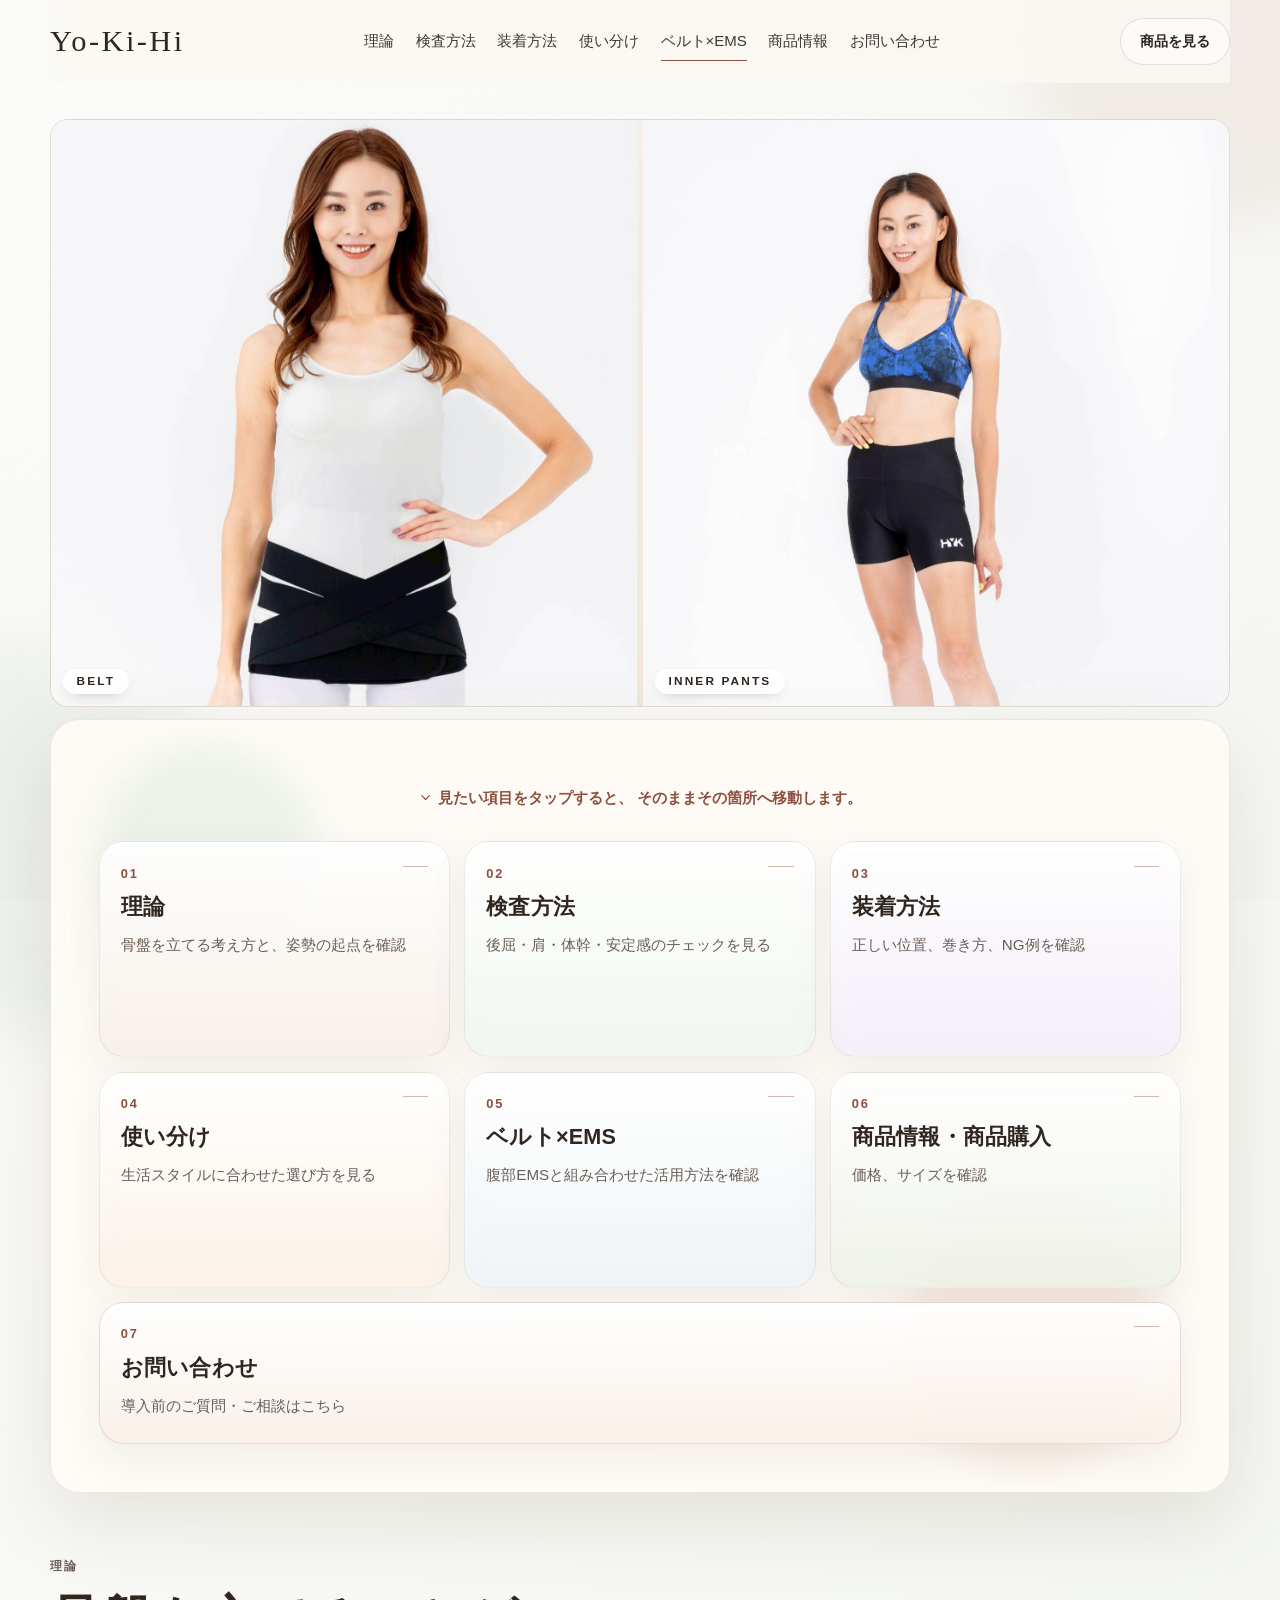
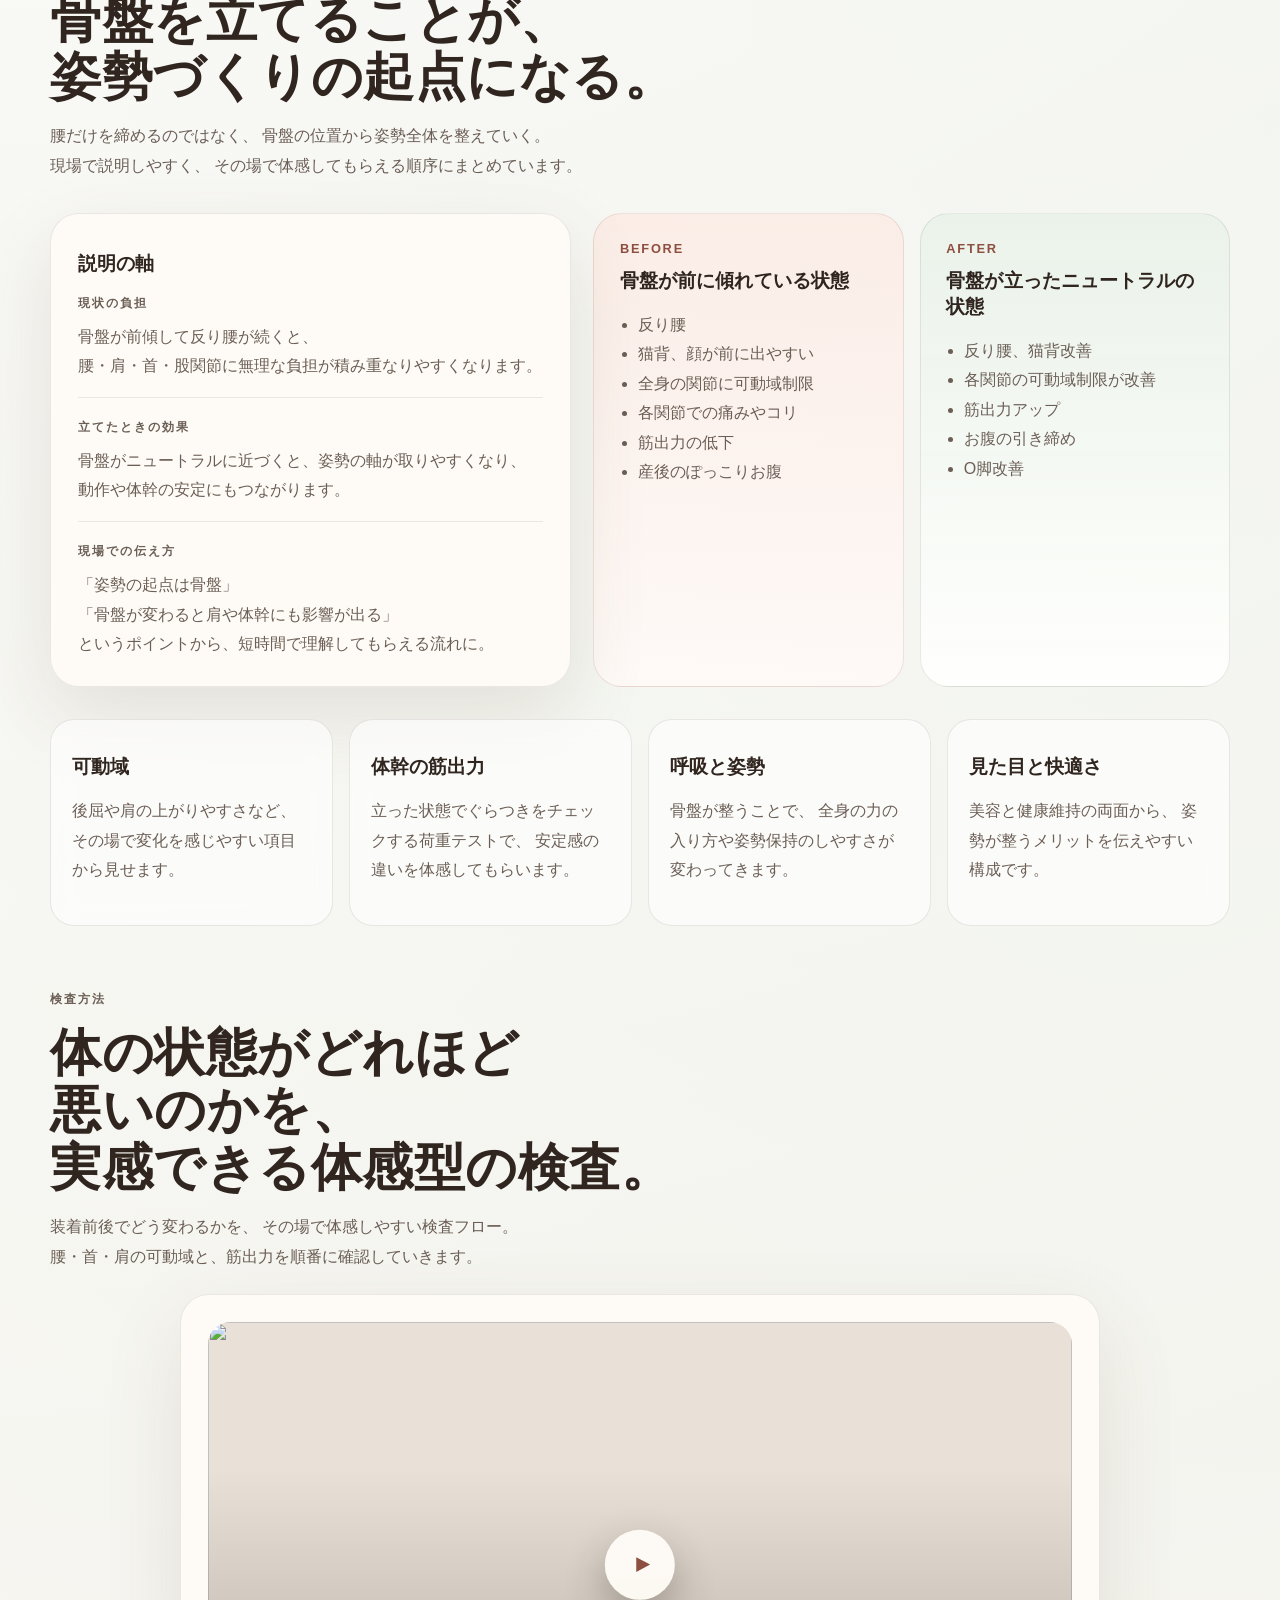
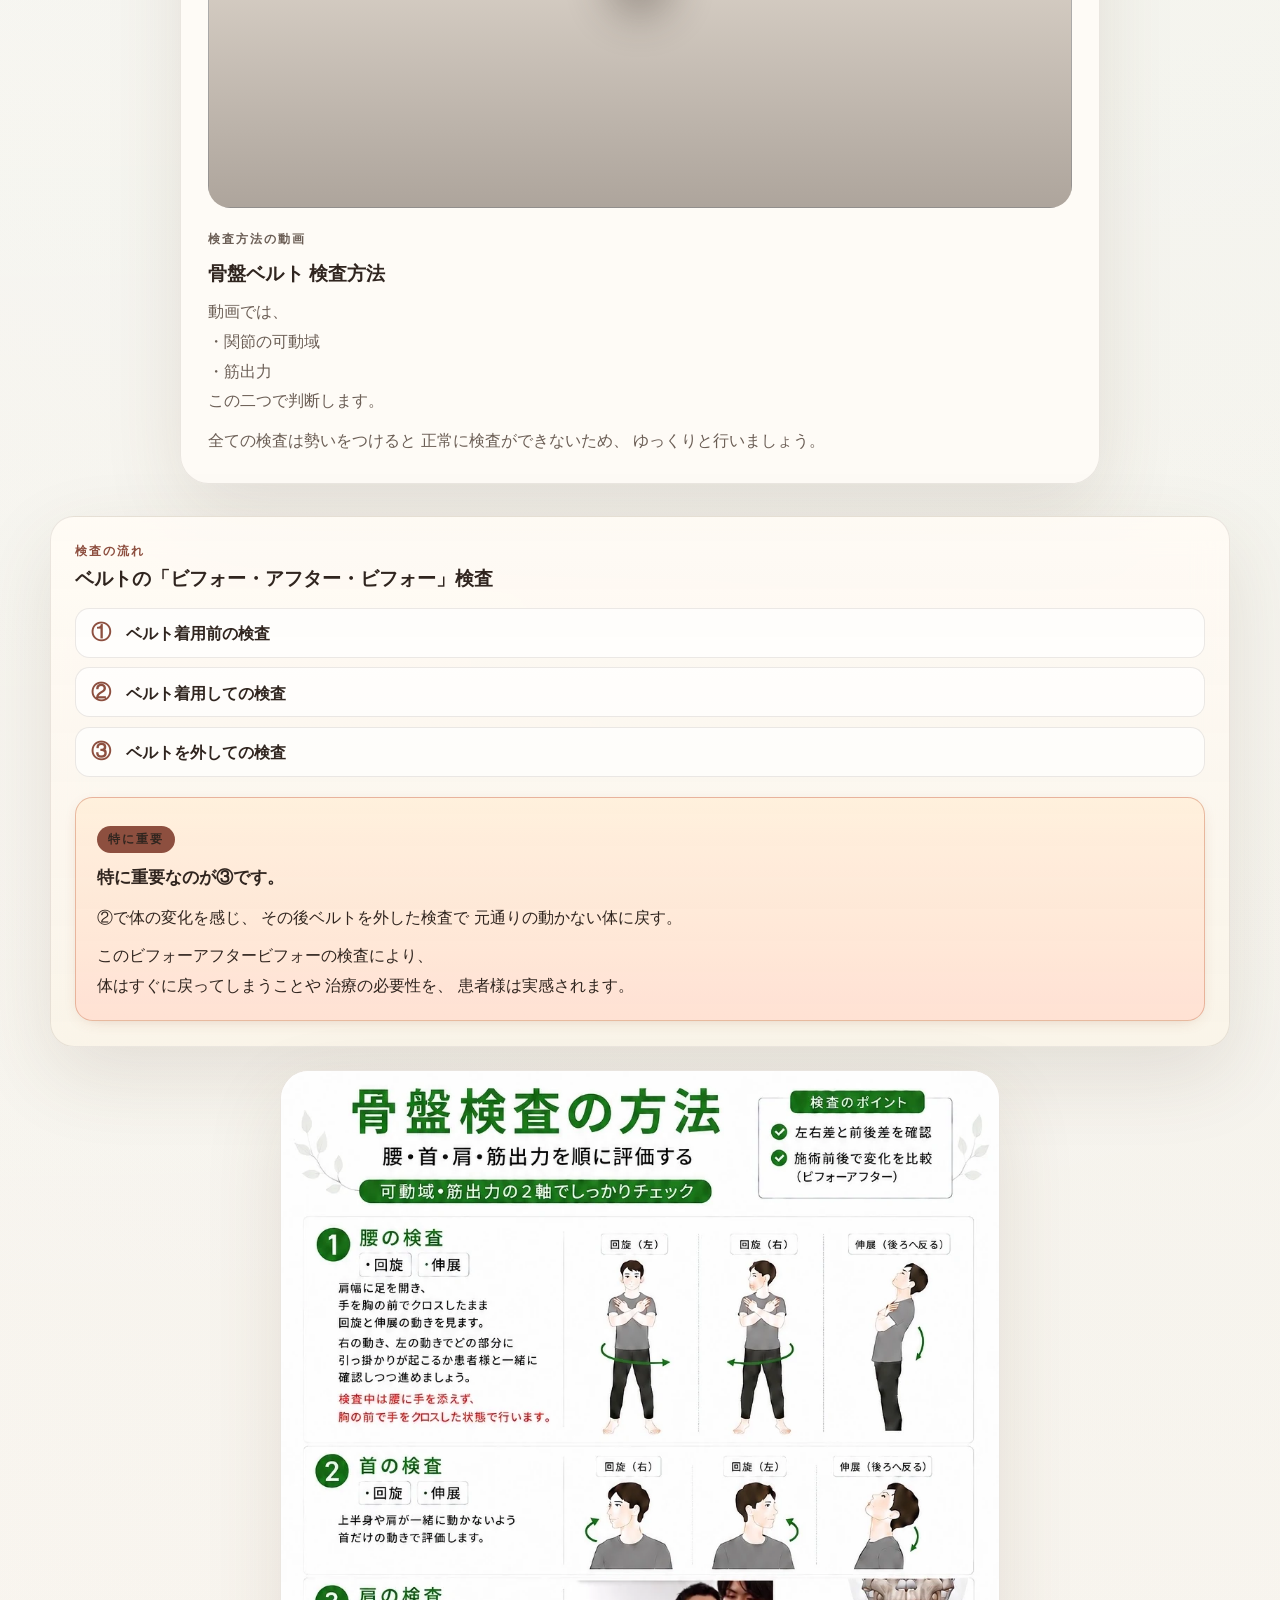
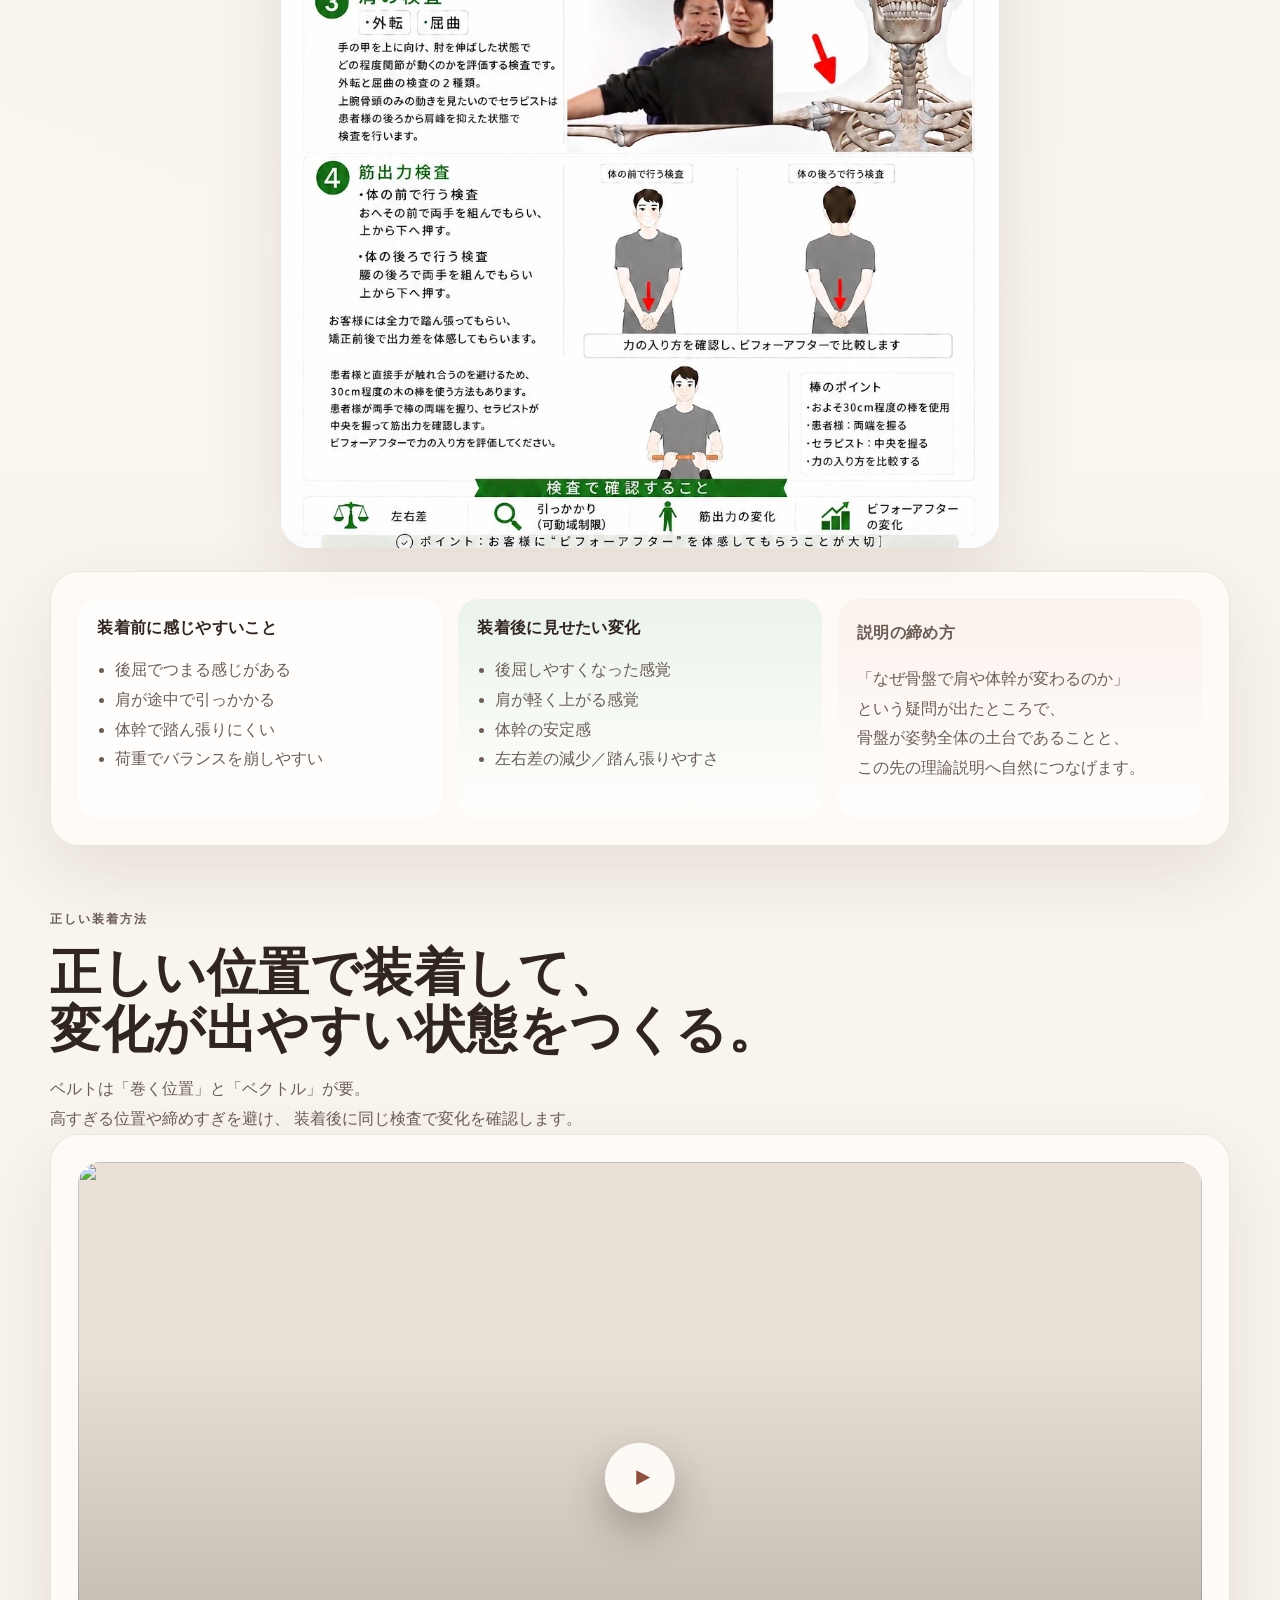
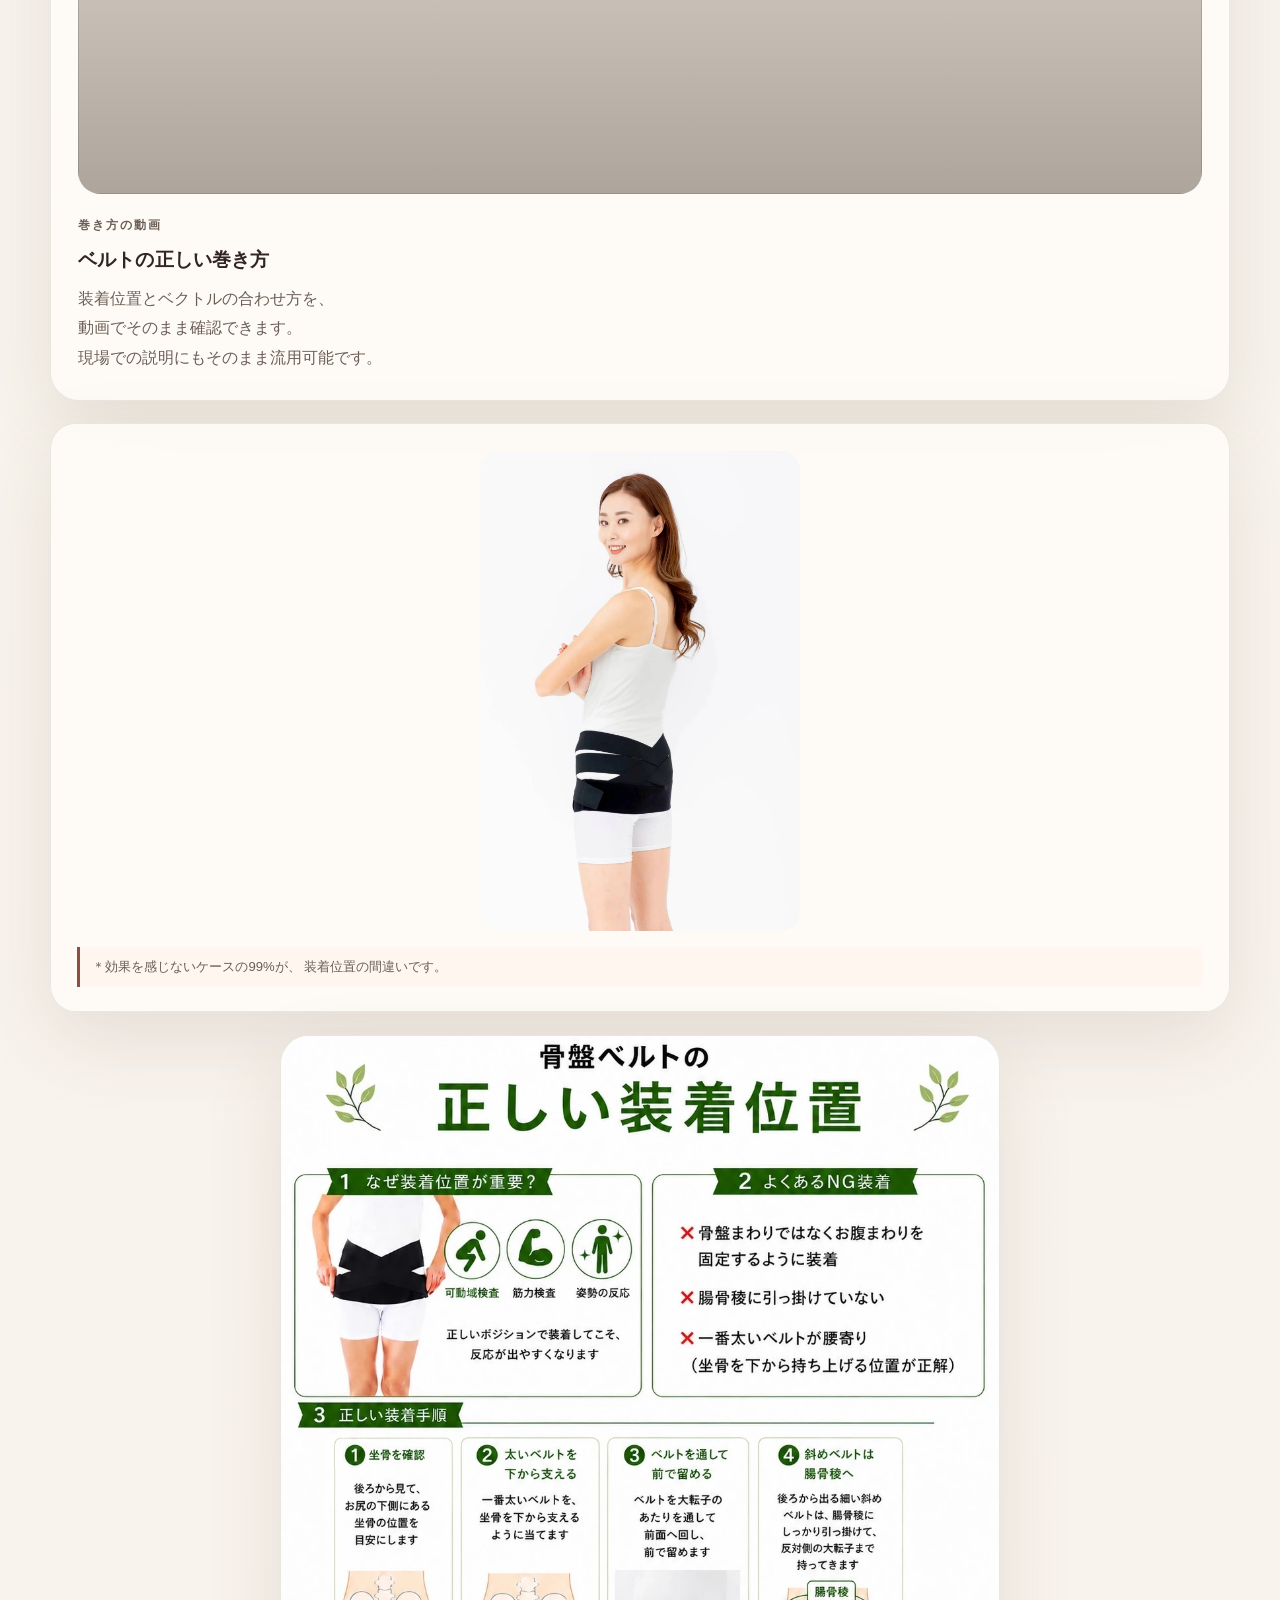
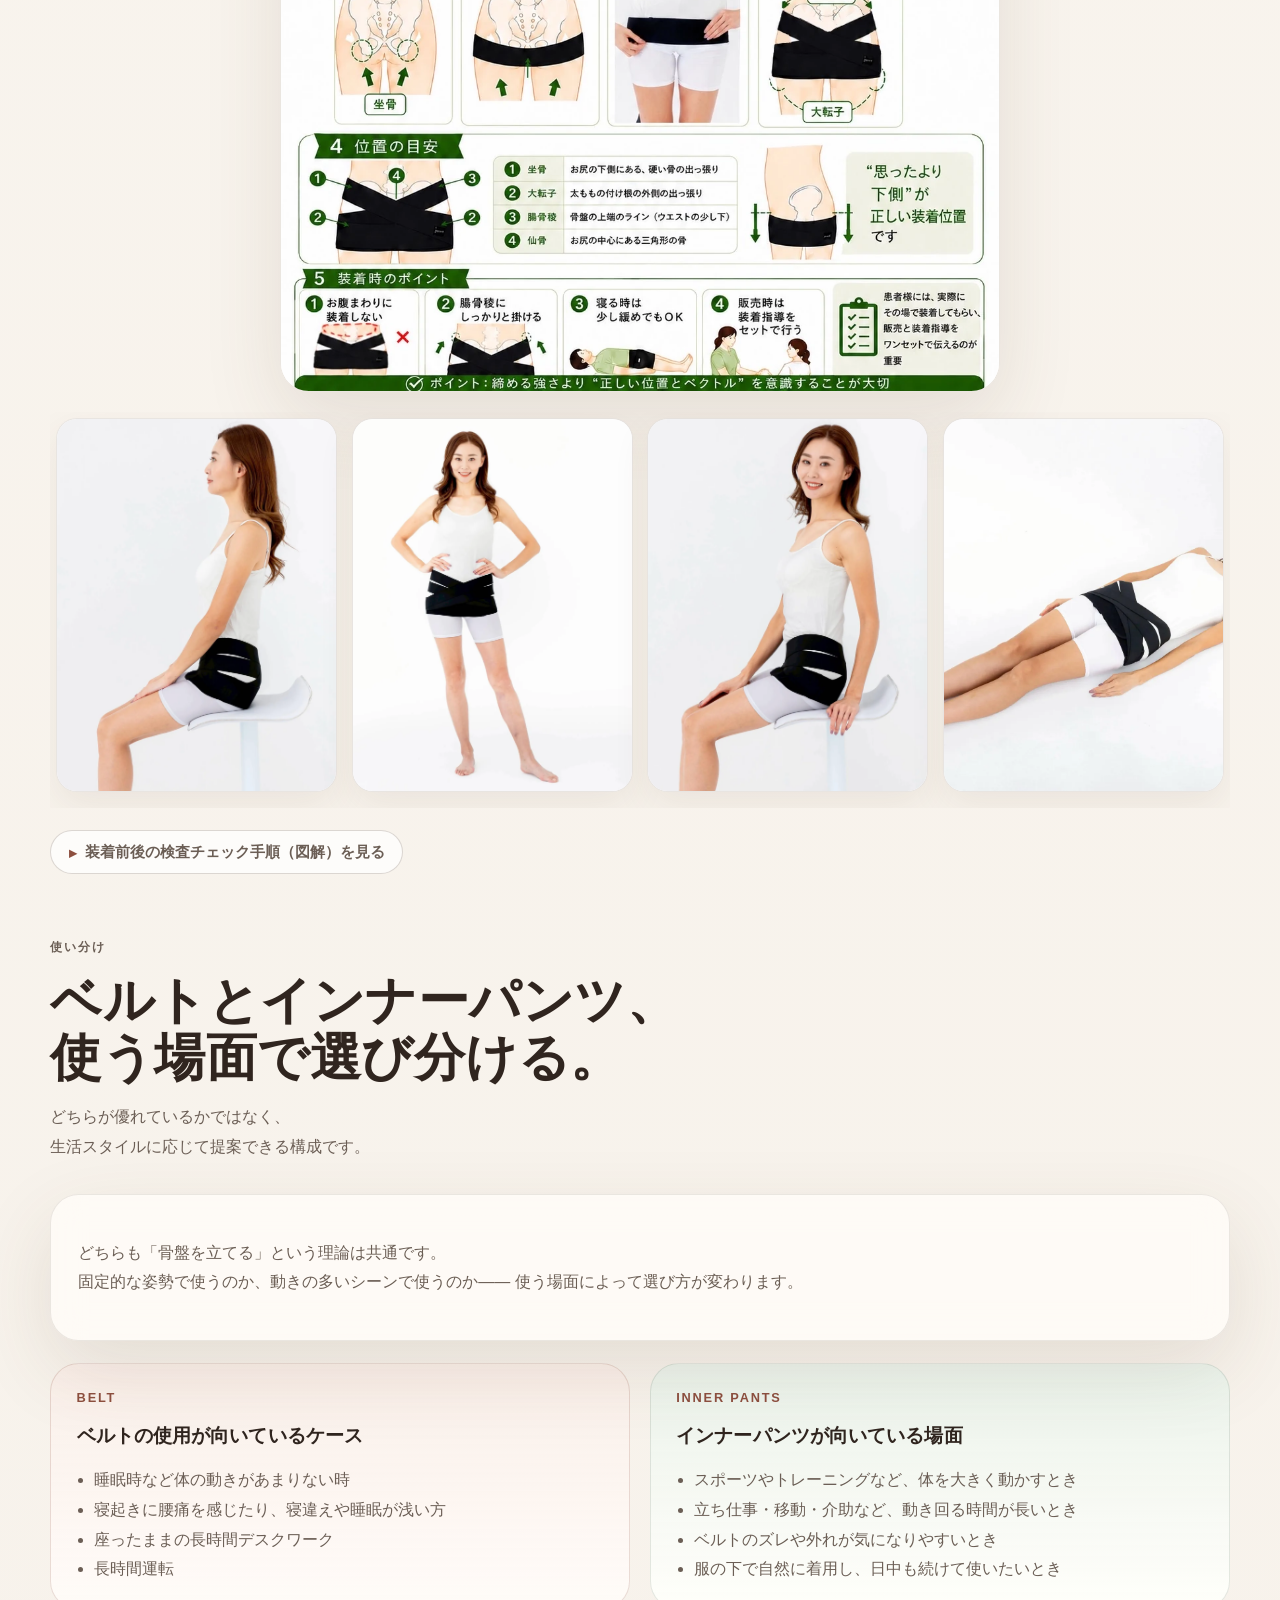
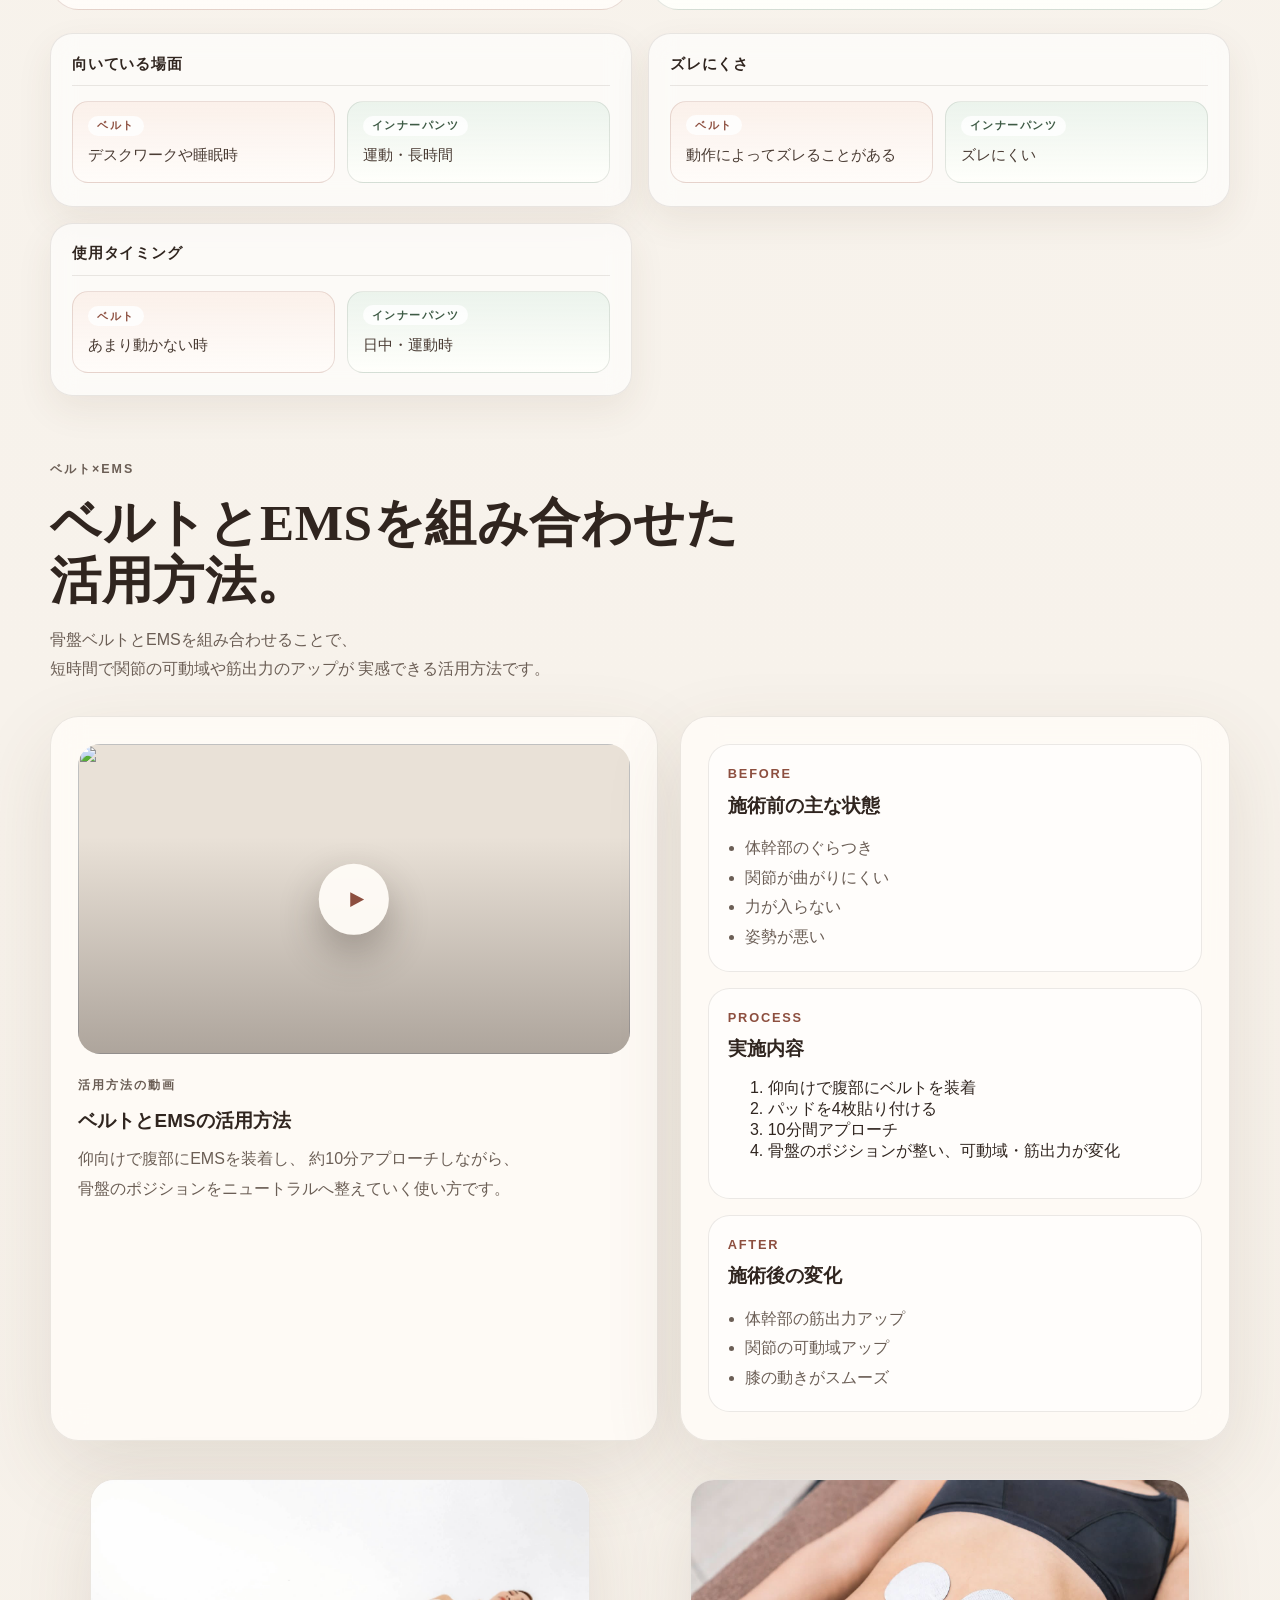
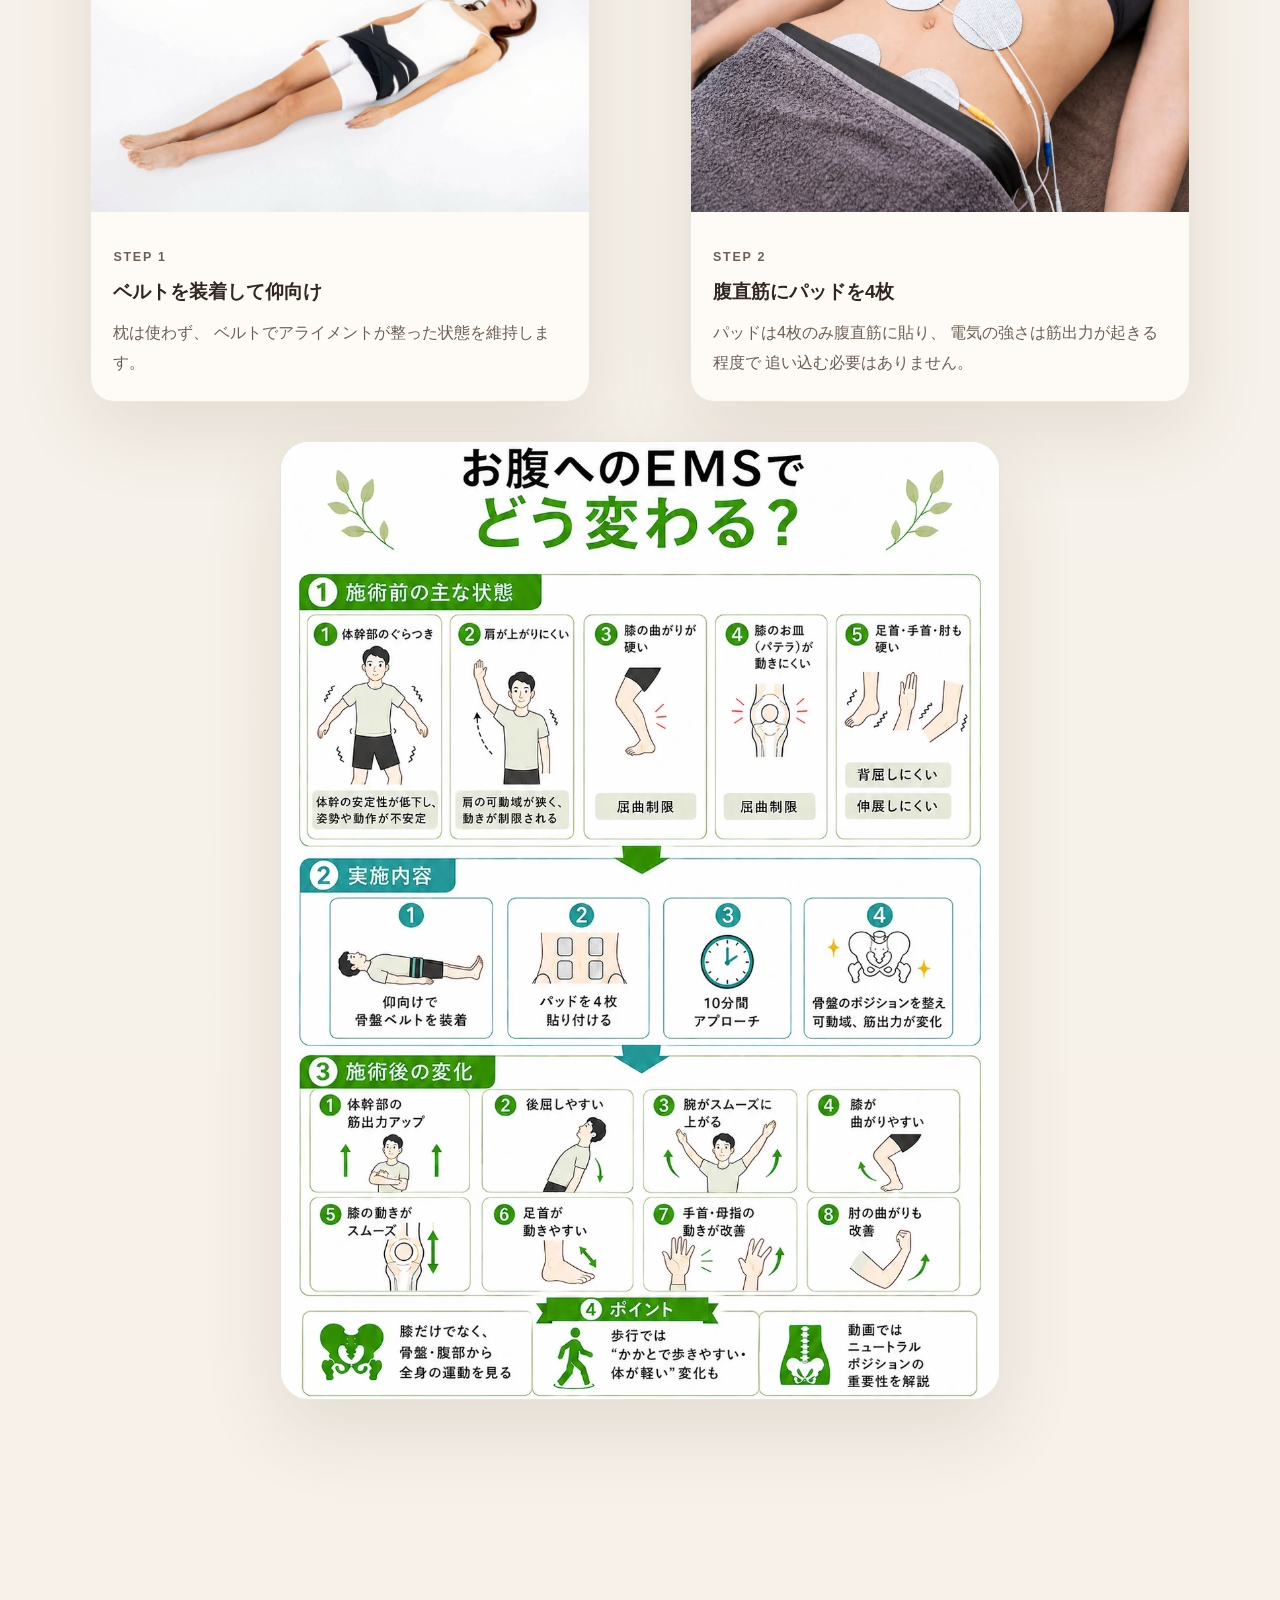
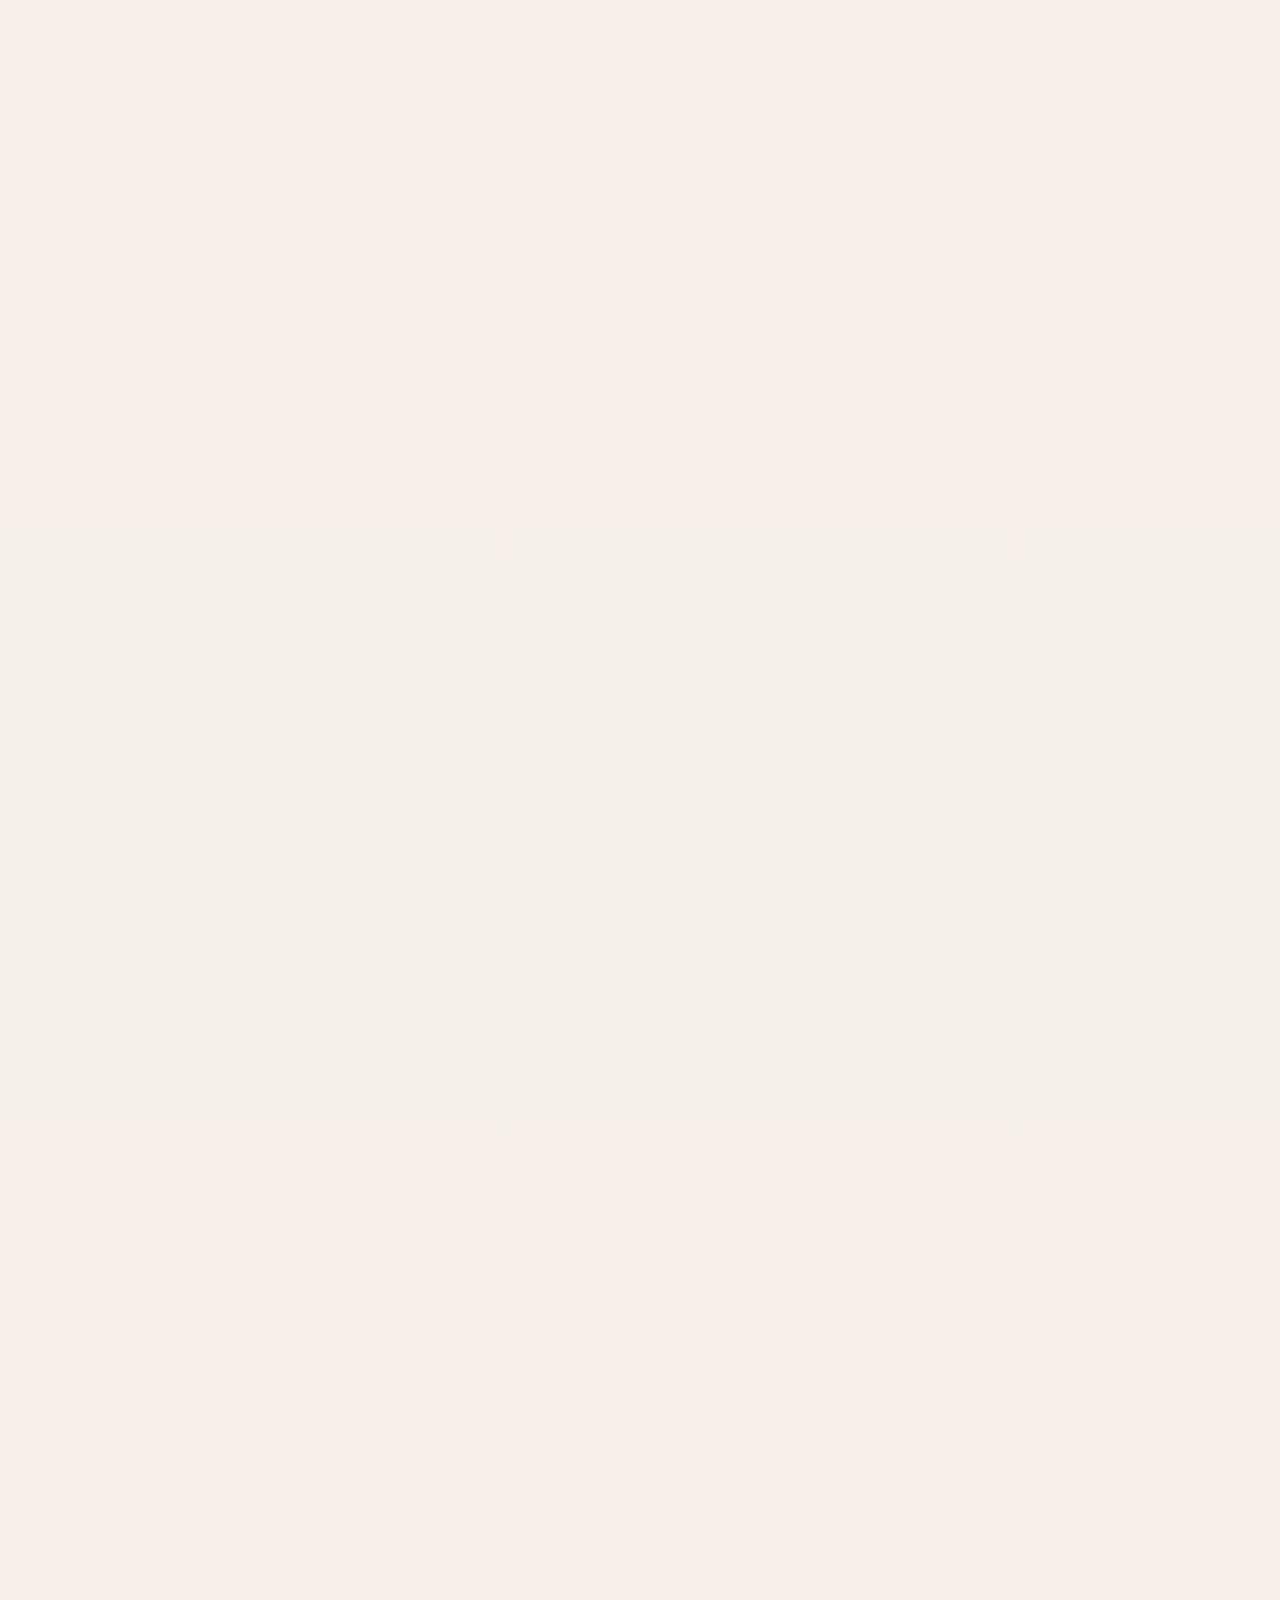
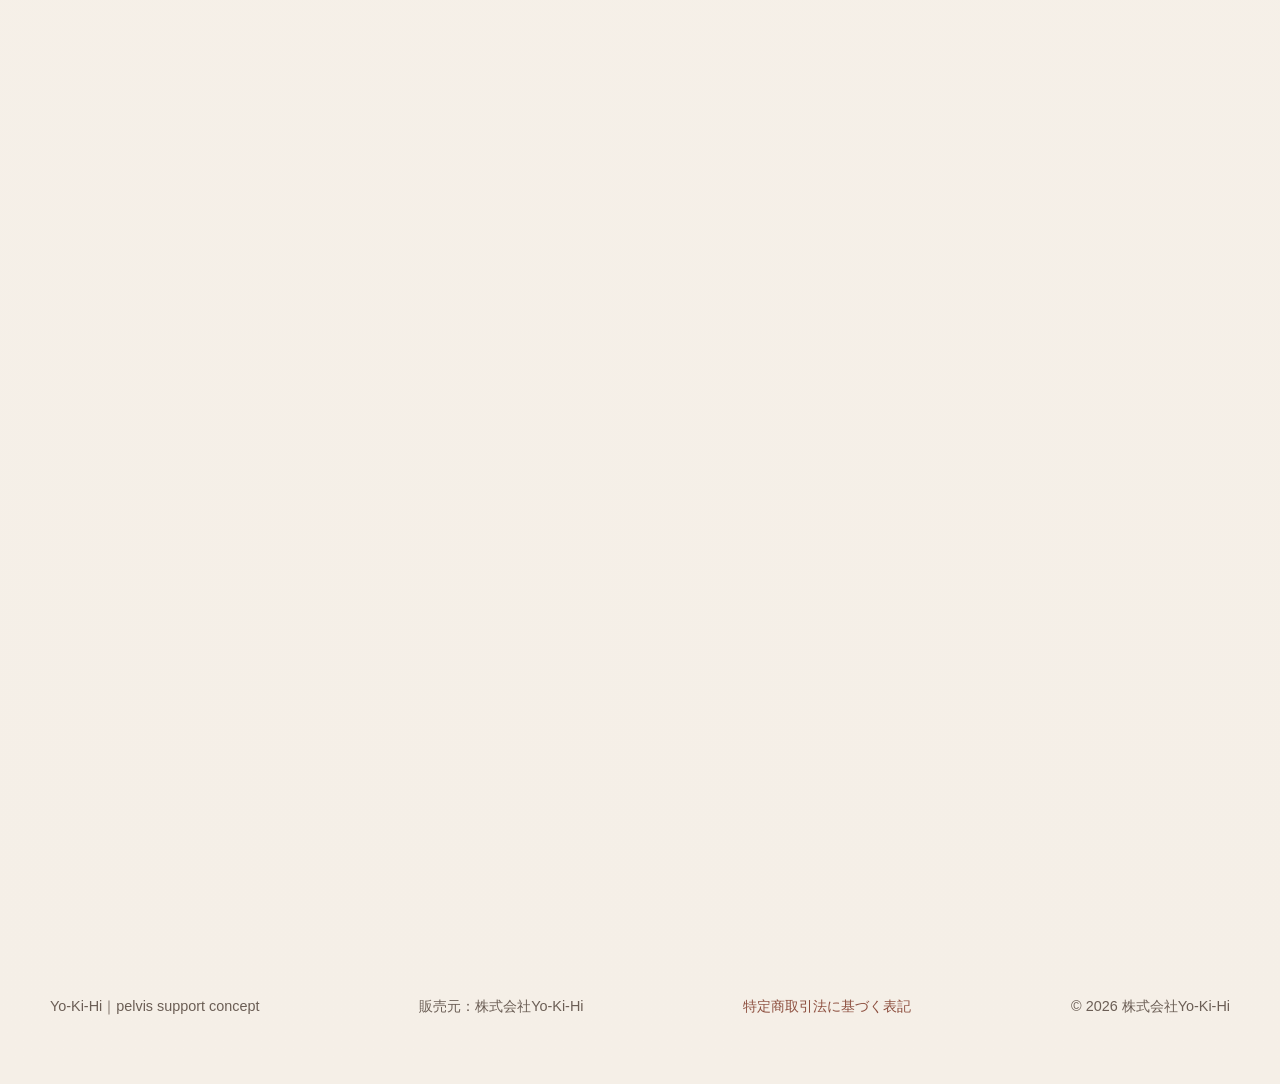
==== commit 8ee1756a: "fix: ヒーローpoint06のタイトルを「商品情報・商品購入」に変更 Co-Authored-By: Claude Opus 4.7 (1M context) <noreply@anthropic" ====
--- a/index.html
+++ b/index.html
@@ -166,7 +166,7 @@
               </a>
               <a class="hero-point" href="#products">
                 <strong>06</strong>
-                <span class="hero-point-title">商品情報</span>
+                <span class="hero-point-title">商品情報・商品購入</span>
                 <span class="hero-point-text">価格、サイズを確認</span>
               </a>
               <a class="hero-point hero-point-contact" href="#contact">
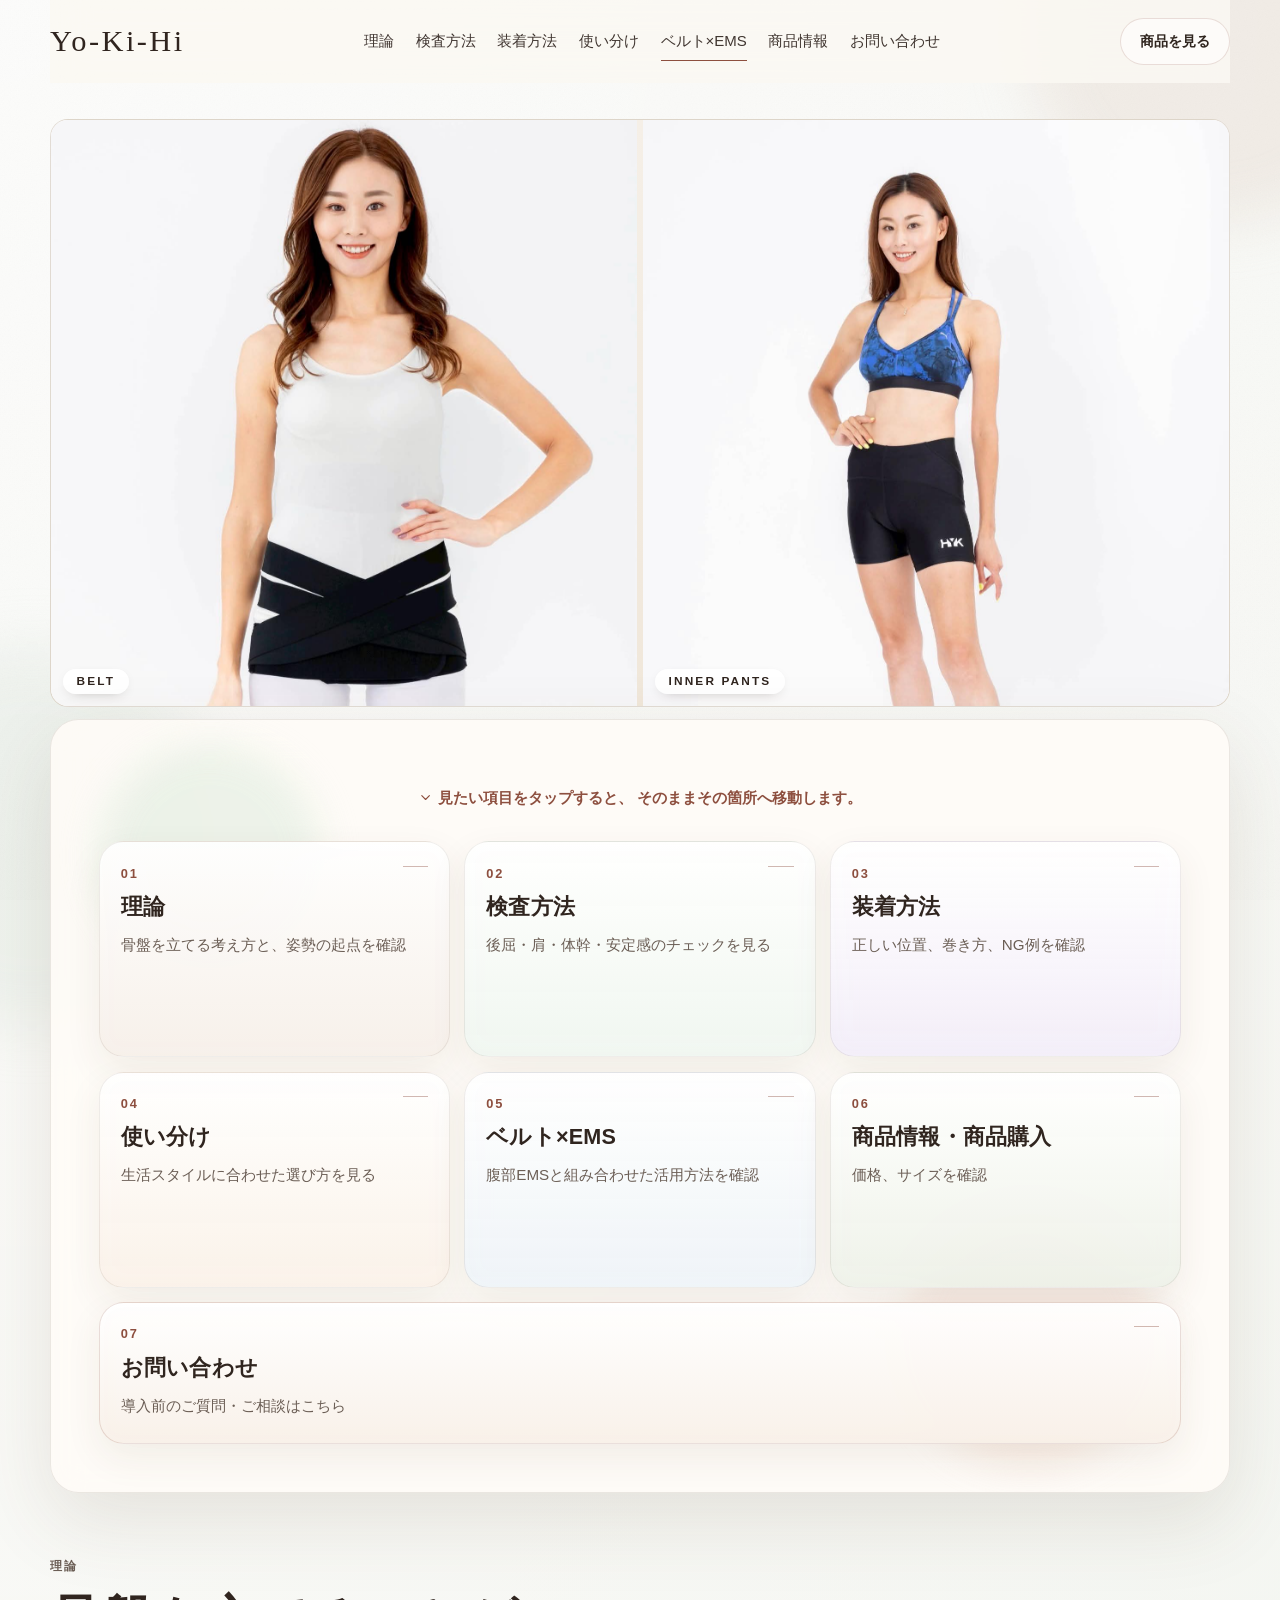
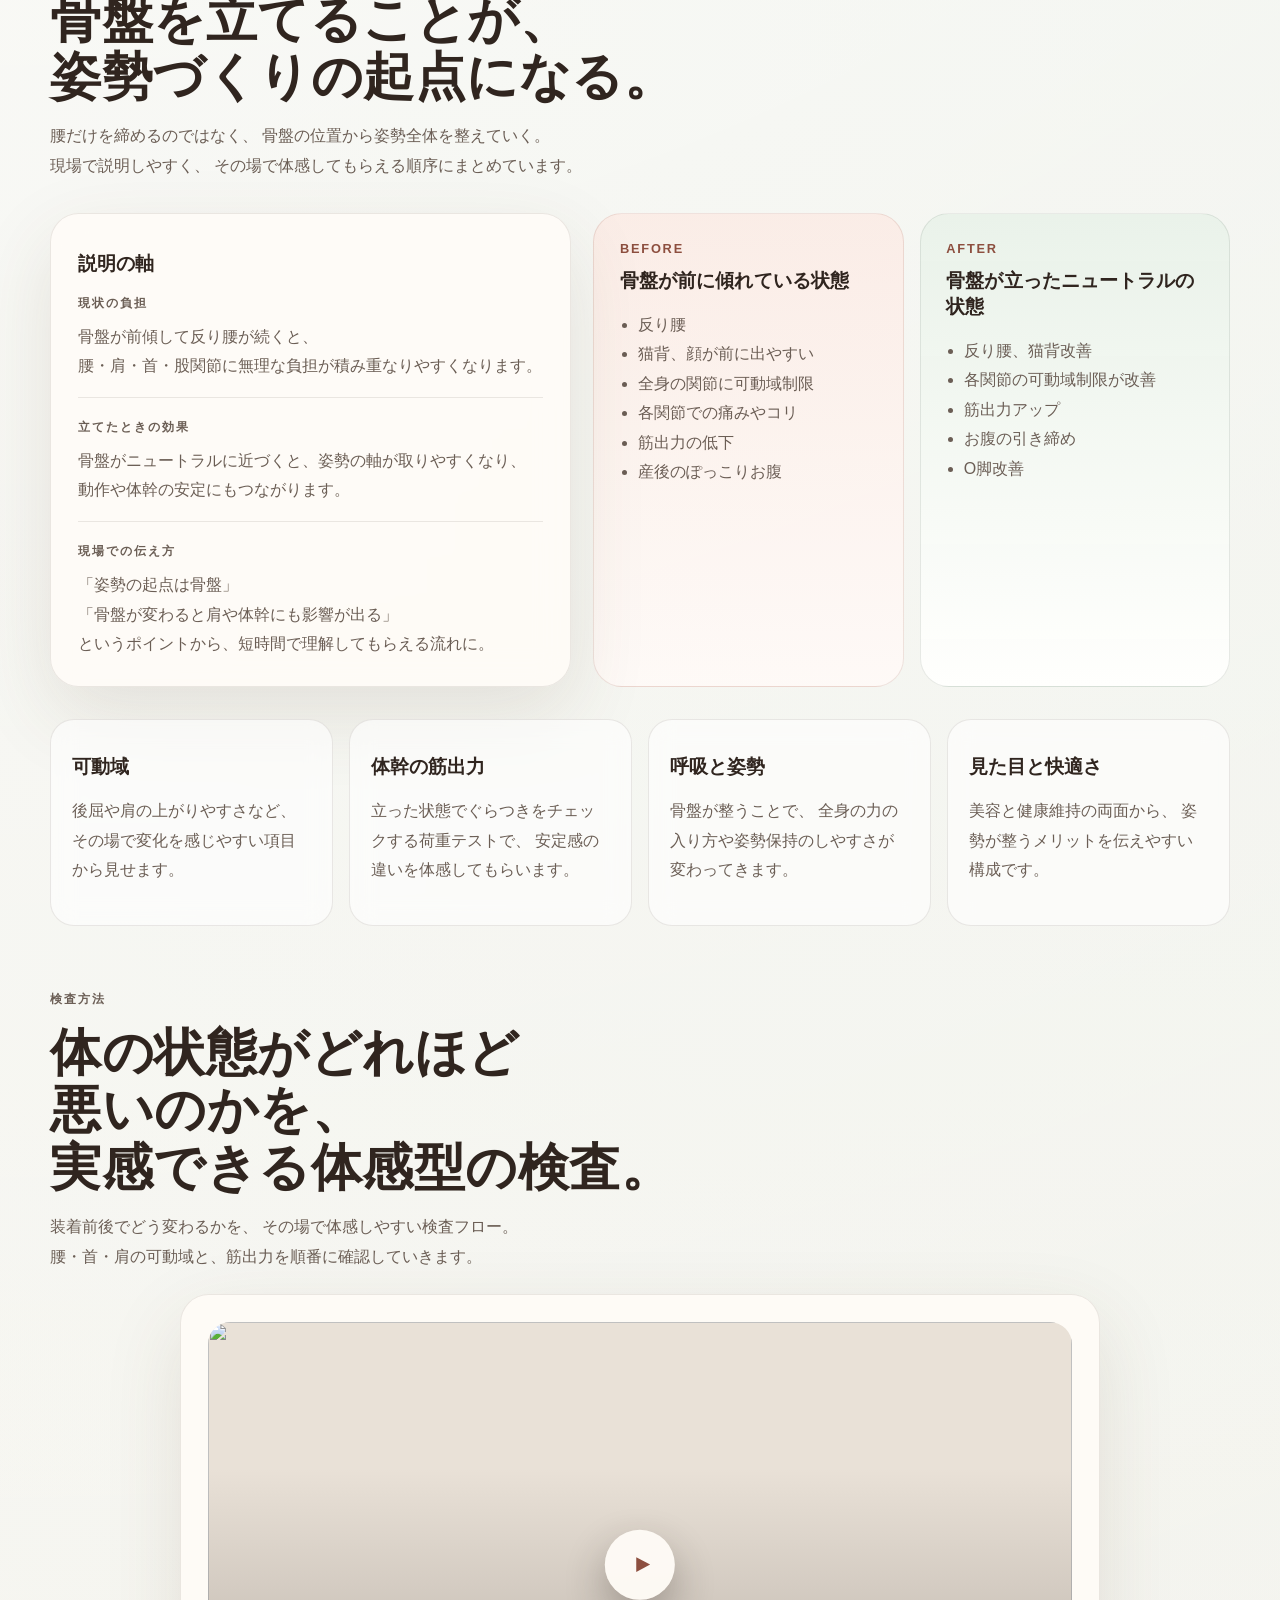
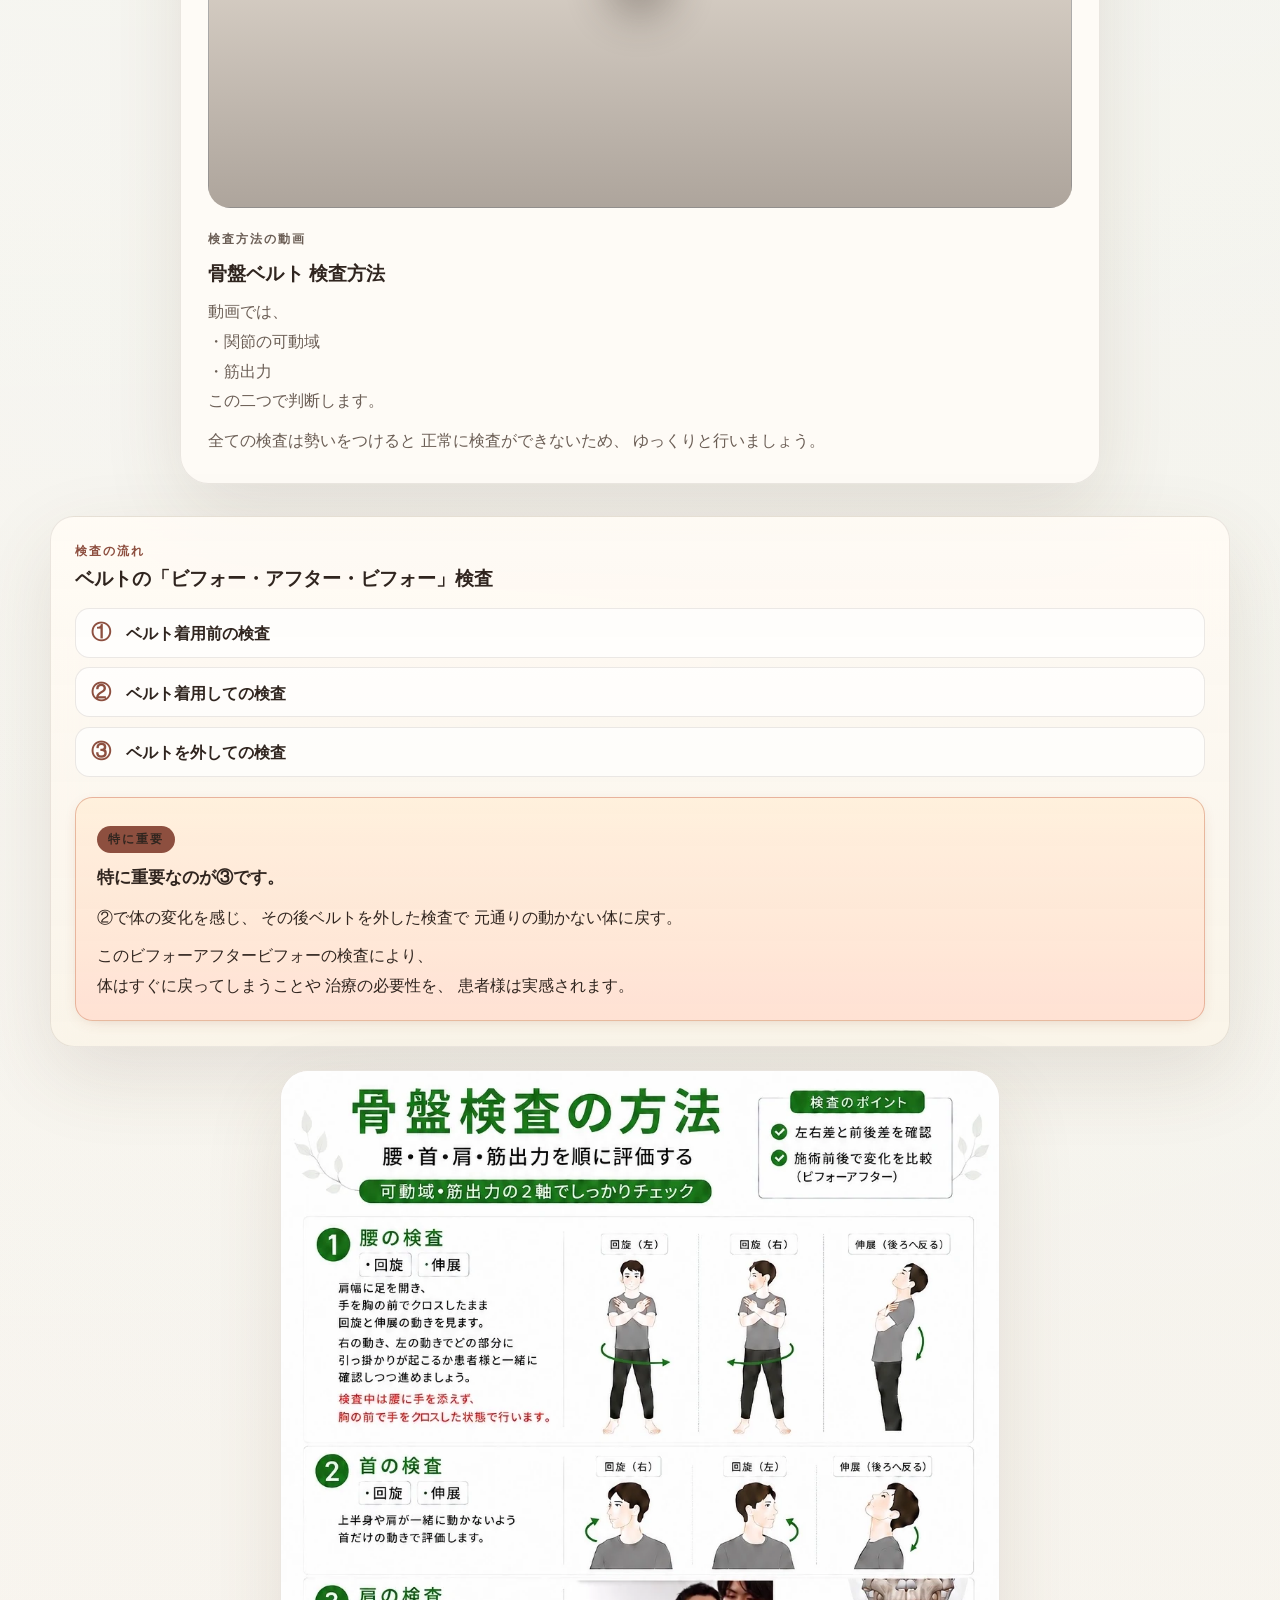
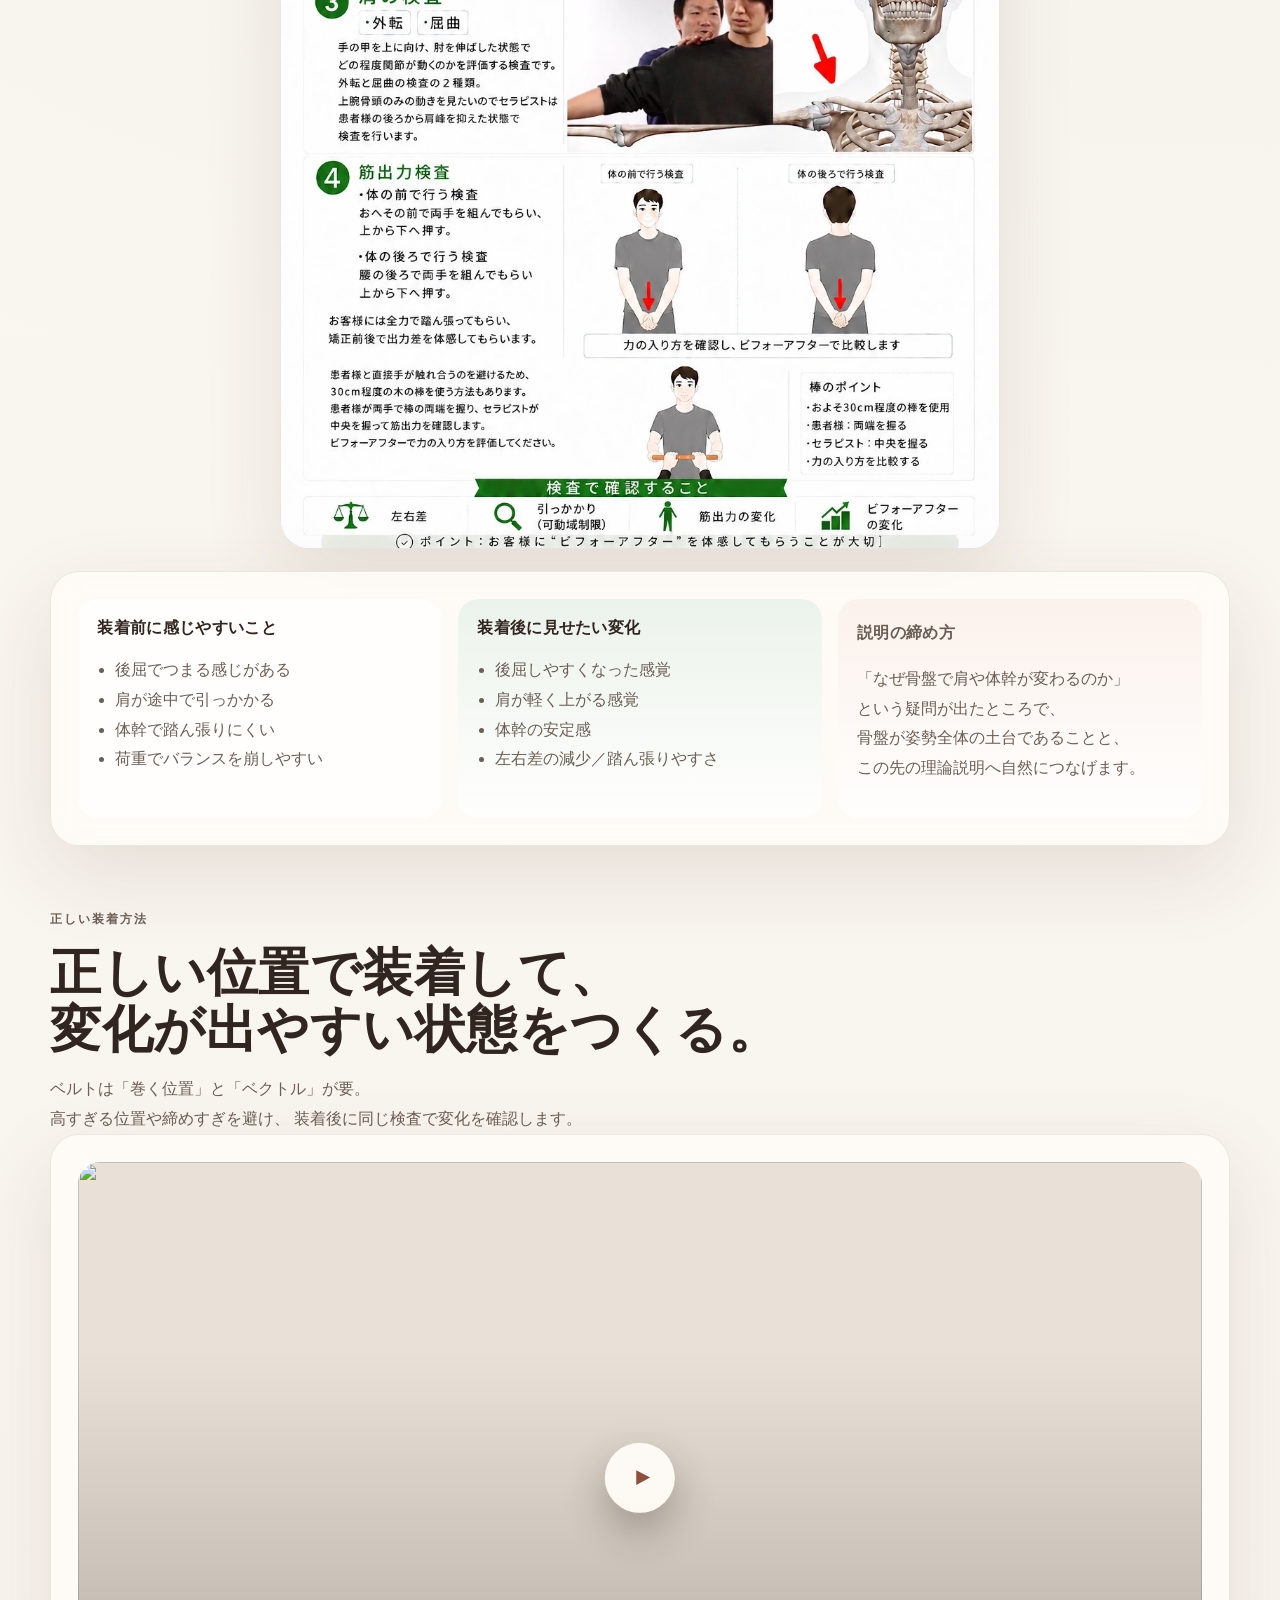
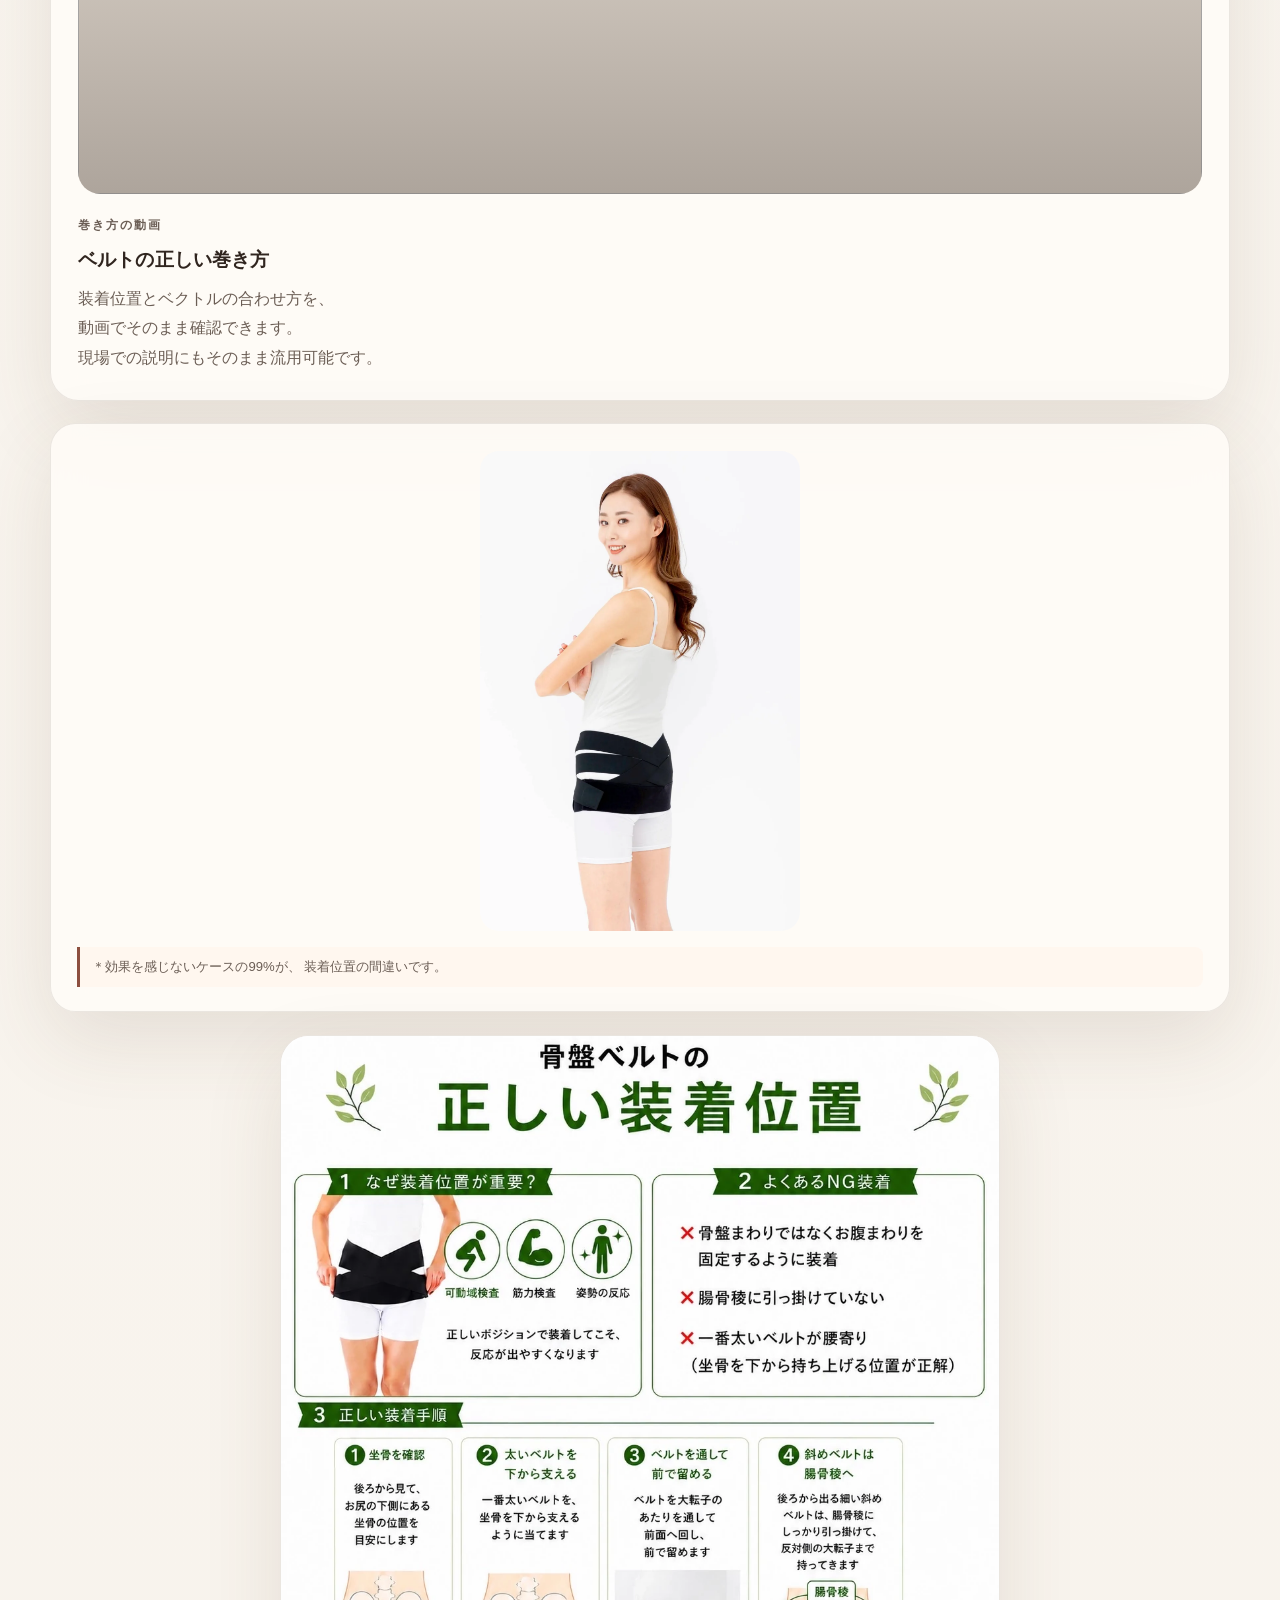
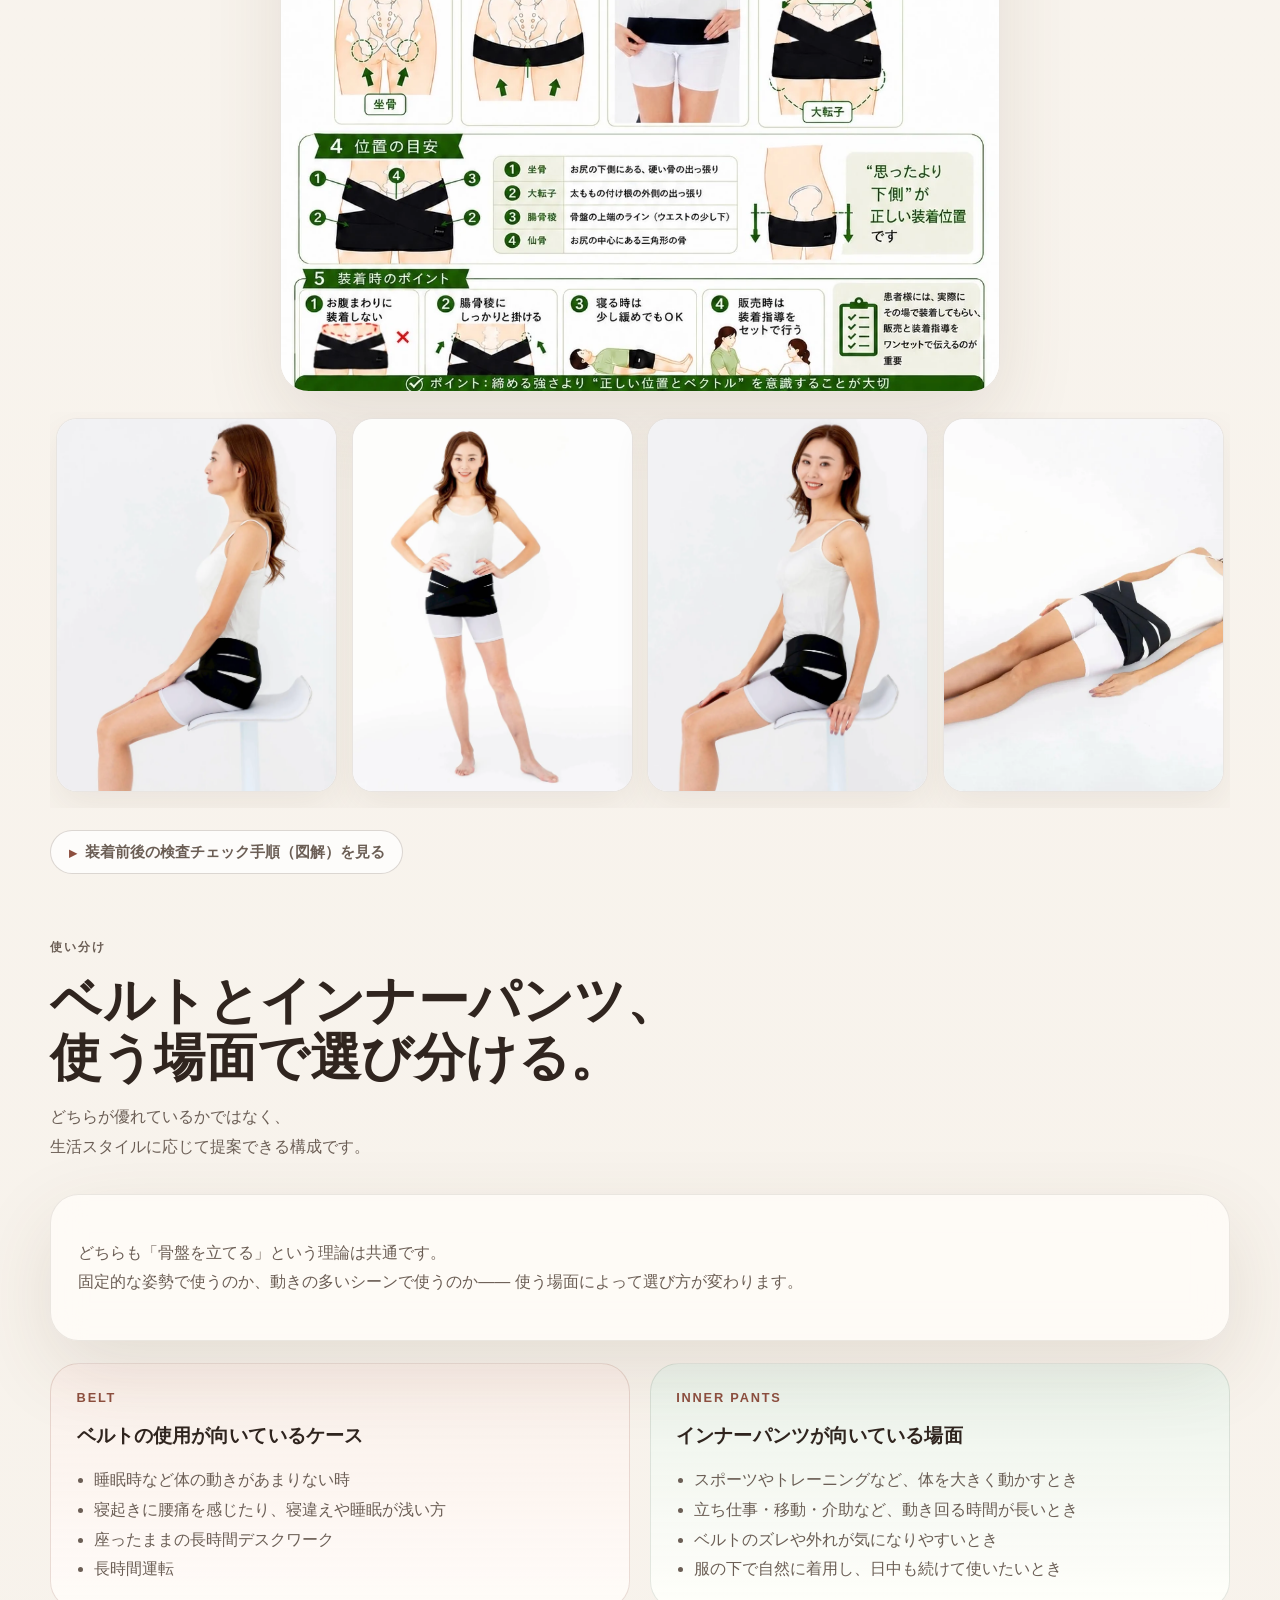
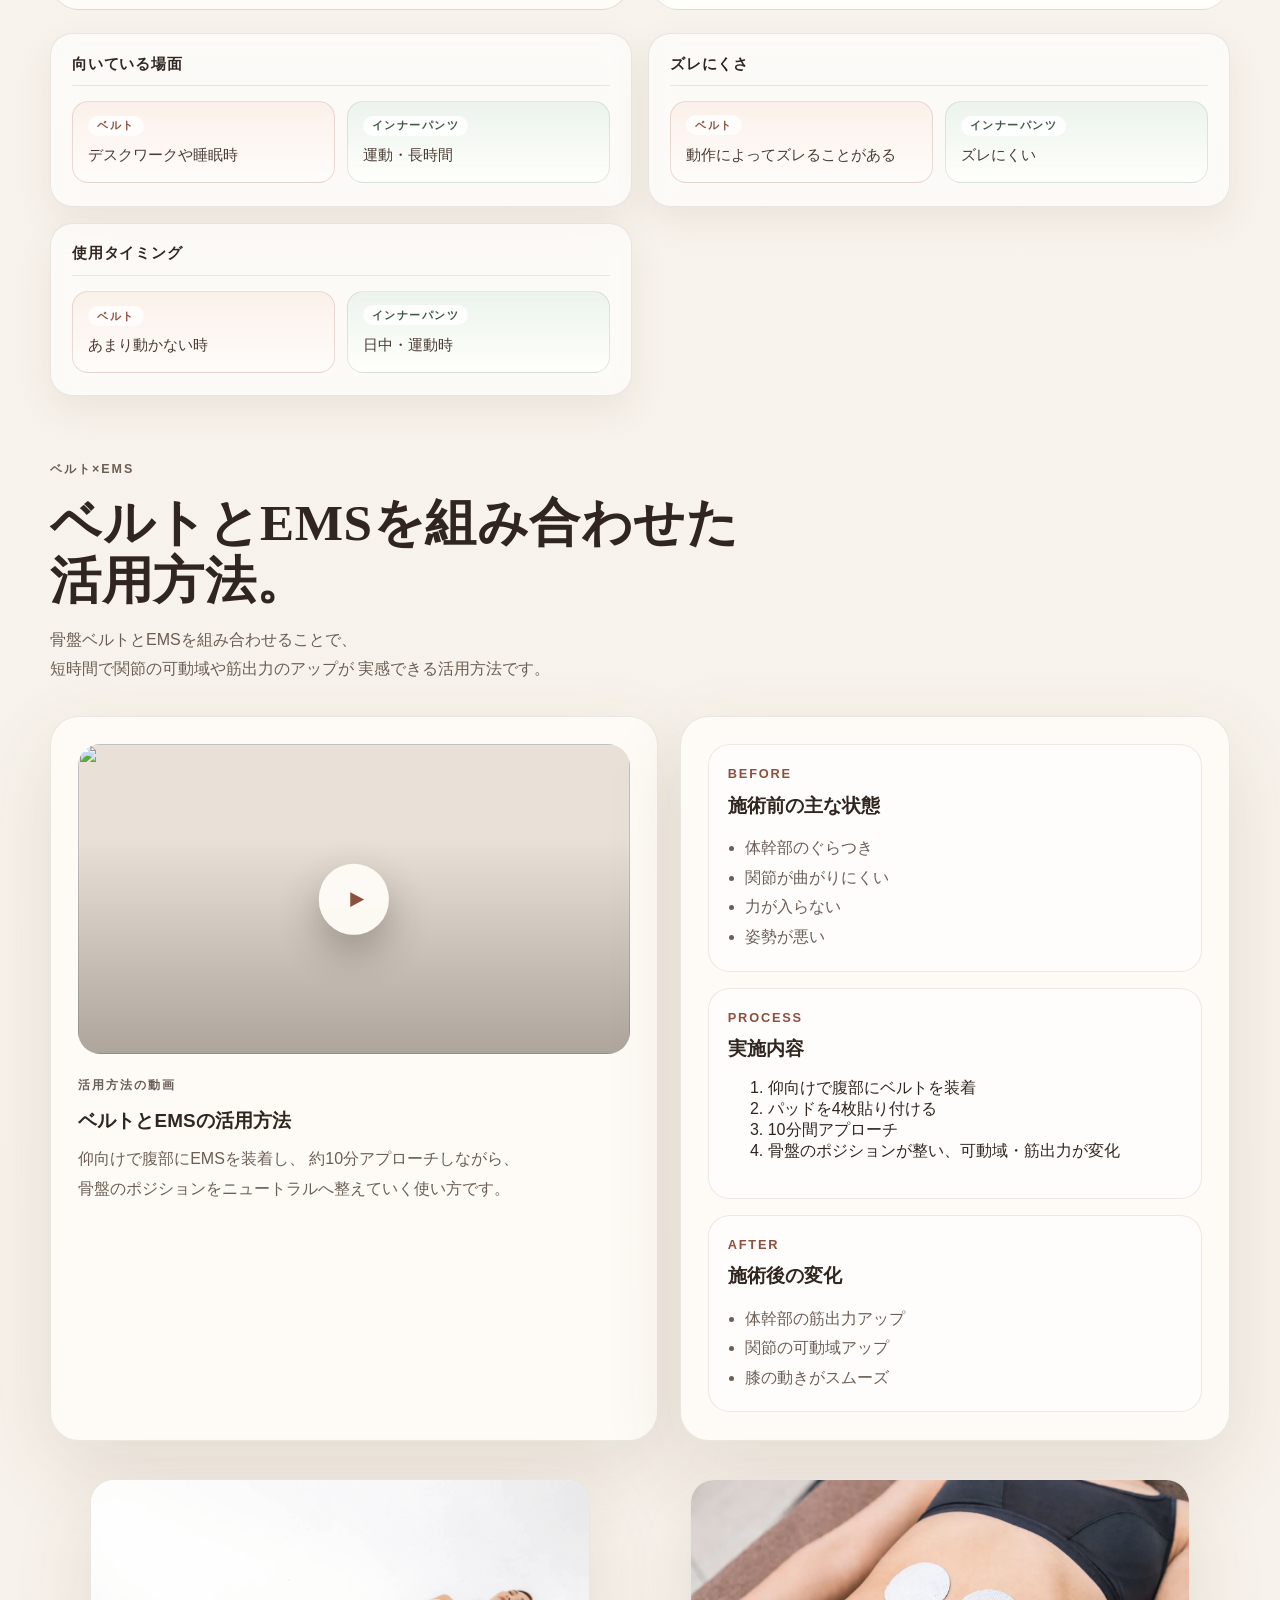
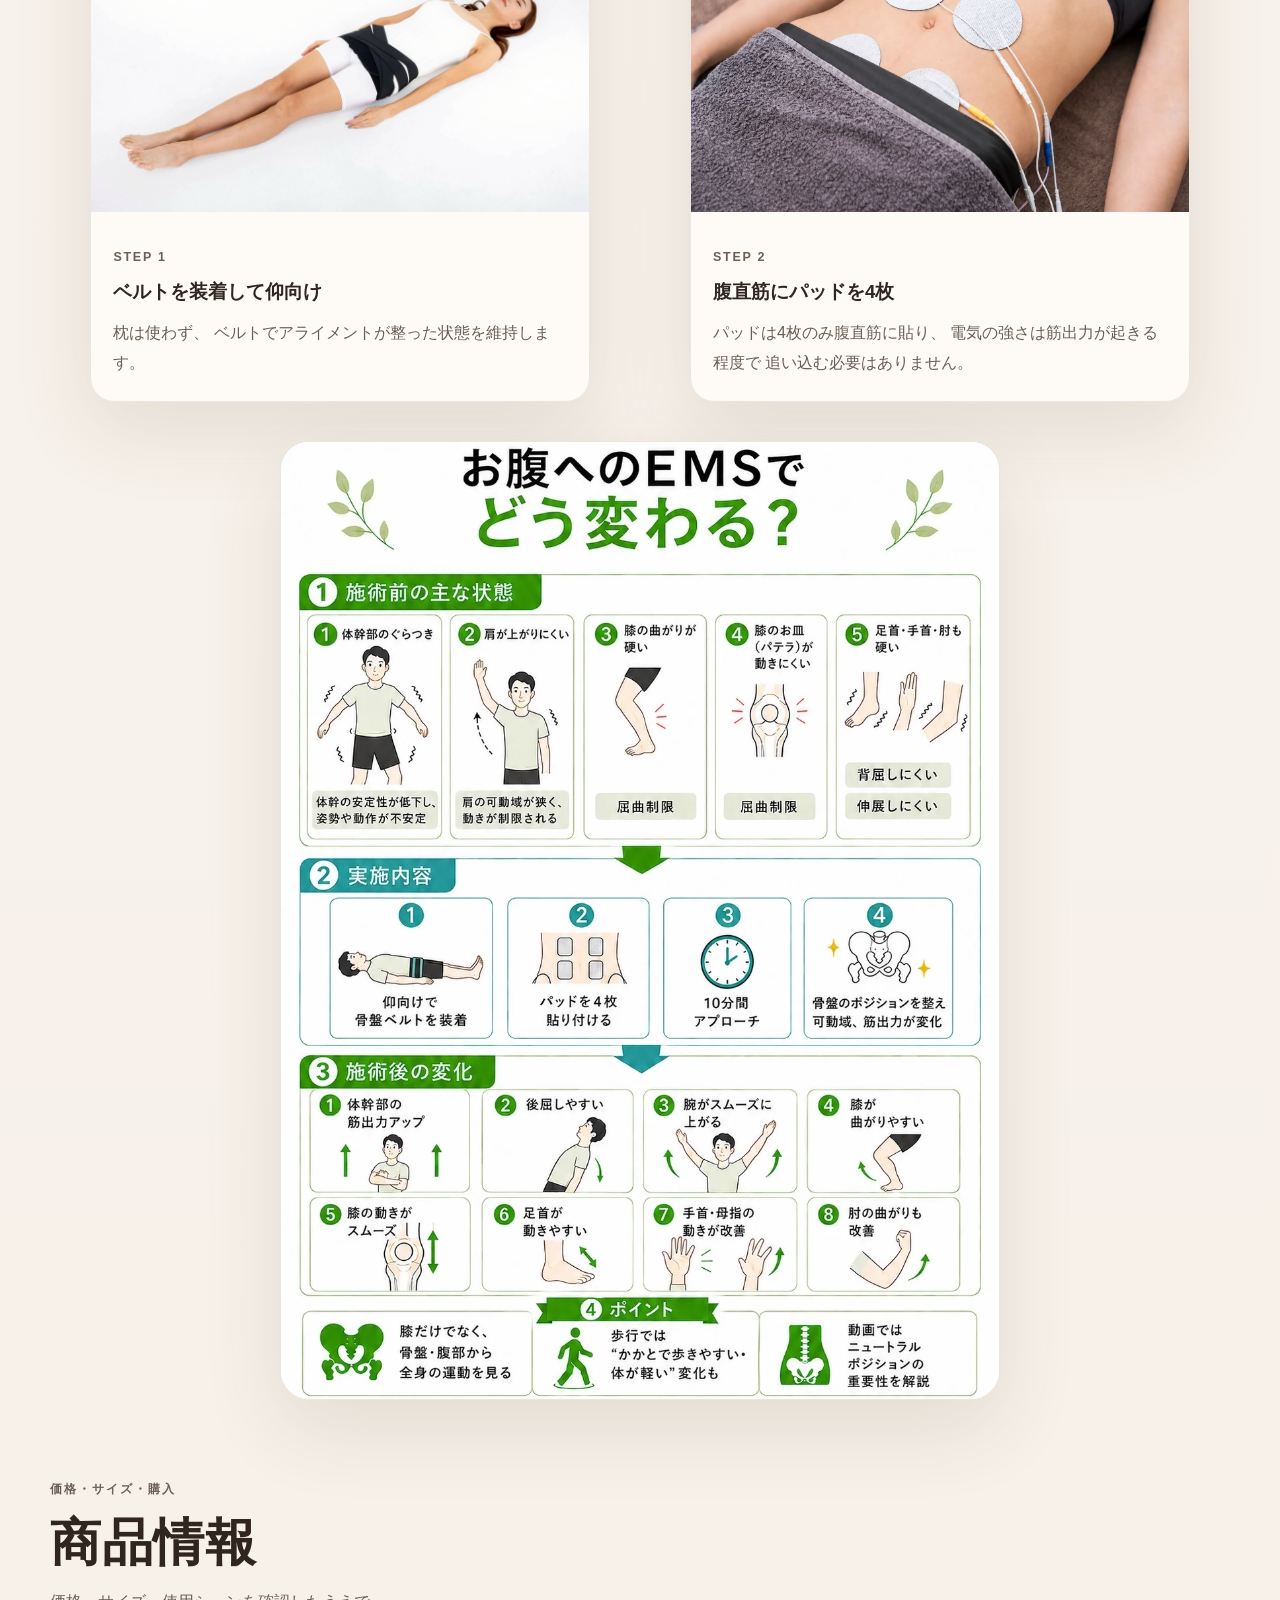
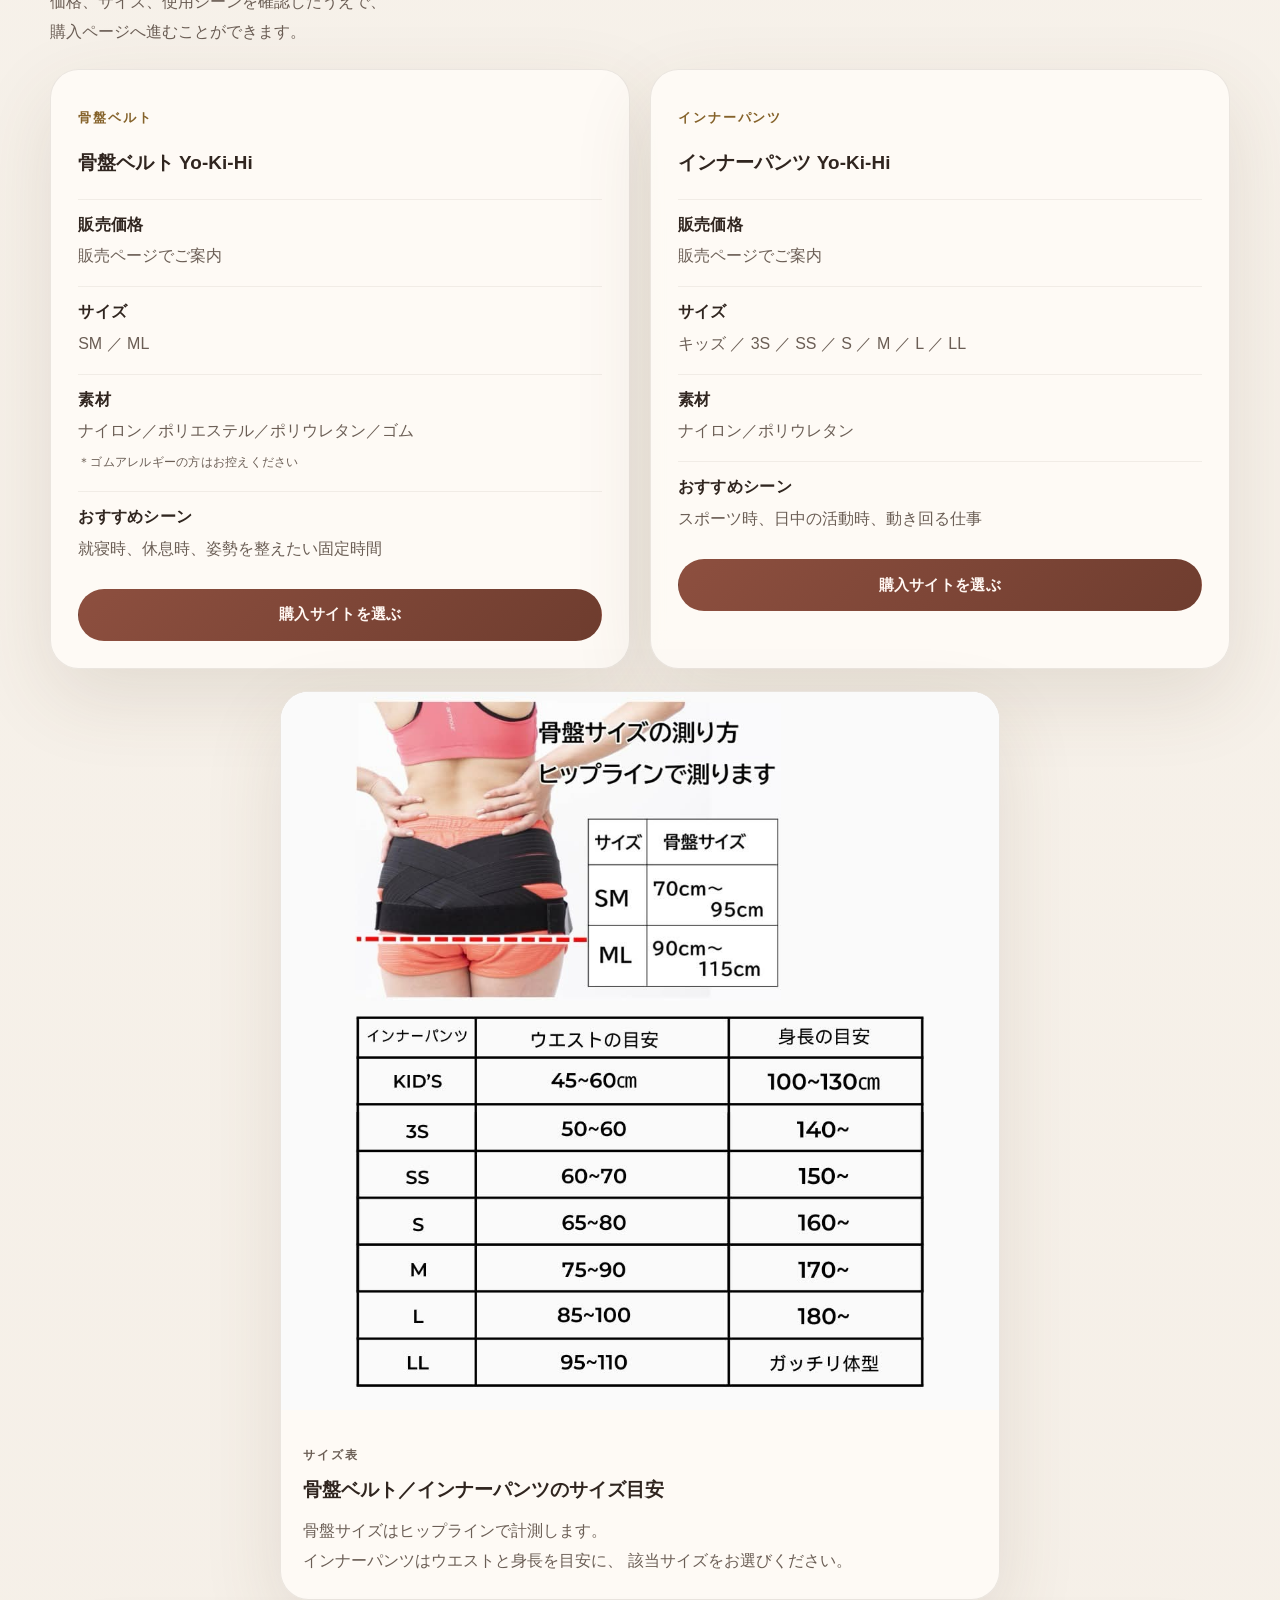
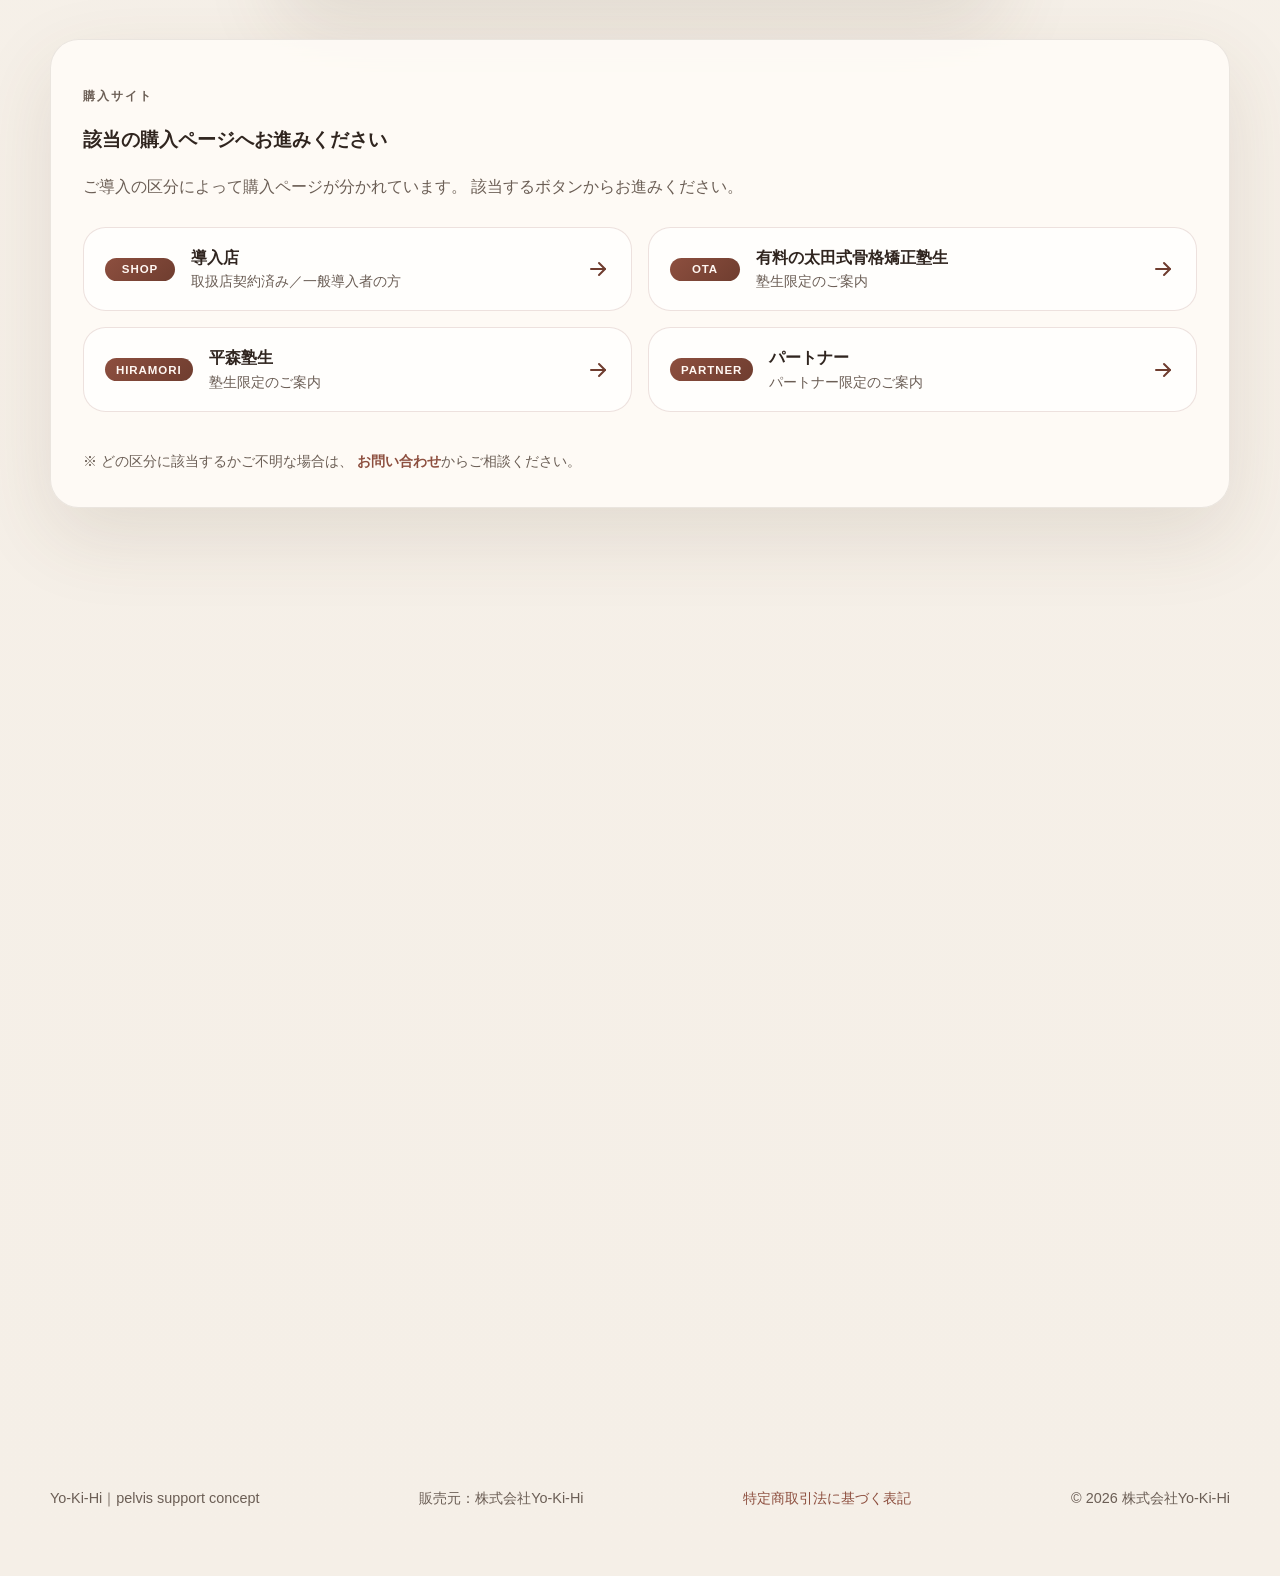
==== commit 53a88811: "feat: パスワード分岐を撤去し、4区分Shopify直リンクのチューザに切替 - purchase-login.html / purchase-login.js を削除（パスワード入力＋4分岐シス" ====
--- a/index.html
+++ b/index.html
@@ -16,7 +16,7 @@
     <meta property="og:description" content="整骨院・整体院・治療院・サロン向け。理論・検査・装着・EMS・使い分けまでを1ページで集約した導入支援サイト。" />
     <meta property="og:type" content="website" />
     <meta property="og:url" content="https://productlp.yo-ki-hi.co.jp/" />
-    <meta property="og:image" content="https://productlp.yo-ki-hi.co.jp/assets/og-image.jpg?v=20260510d" />
+    <meta property="og:image" content="https://productlp.yo-ki-hi.co.jp/assets/og-image.jpg?v=20260516a" />
     <meta property="og:image:type" content="image/jpeg" />
     <meta property="og:image:width" content="1200" />
     <meta property="og:image:height" content="630" />
@@ -28,7 +28,7 @@
     <meta name="twitter:card" content="summary_large_image" />
     <meta name="twitter:title" content="Yo-Ki-Hi｜骨盤を立てる、姿勢の起点を整える。" />
     <meta name="twitter:description" content="整骨院・整体院・治療院・サロン向けの導入支援サイト。理論／検査／装着／EMS／使い分けを1ページで。" />
-    <meta name="twitter:image" content="https://productlp.yo-ki-hi.co.jp/assets/og-image.jpg?v=20260510d" />
+    <meta name="twitter:image" content="https://productlp.yo-ki-hi.co.jp/assets/og-image.jpg?v=20260516a" />
     <meta name="twitter:image:alt" content="Yo-Ki-Hi 骨盤ベルトとインナーパンツの着用イメージ" />
 
     <!-- 本番デプロイ時はドメインを実値に置換してください（OGP/Twitter/canonical 4 メタの URL） -->
@@ -36,7 +36,7 @@
     <link rel="icon" type="image/svg+xml" href="./assets/favicon.svg" />
     <link rel="preconnect" href="https://www.youtube-nocookie.com" />
     <link rel="preconnect" href="https://i.ytimg.com" />
-    <link rel="stylesheet" href="./style.css?v=20260510d" />
+    <link rel="stylesheet" href="./style.css?v=20260516a" />
     <link rel="manifest" href="./manifest.webmanifest" />
 
     <script type="application/ld+json">
@@ -48,7 +48,7 @@
           "@id": "https://productlp.yo-ki-hi.co.jp/#org",
           "name": "Yo-Ki-Hi",
           "url": "https://productlp.yo-ki-hi.co.jp/",
-          "logo": "https://productlp.yo-ki-hi.co.jp/assets/og-image.jpg?v=20260510d",
+          "logo": "https://productlp.yo-ki-hi.co.jp/assets/og-image.jpg?v=20260516a",
           "description": "整骨院・整体院・治療院・サロン向け、骨盤ベルト／インナーパンツの導入支援。"
         },
         {
@@ -65,7 +65,7 @@
           "category": "骨盤ベルト",
           "description": "骨盤を立てて姿勢の起点を整える、施術後・日常向けの骨盤ベルト。",
           "brand": { "@id": "https://productlp.yo-ki-hi.co.jp/#org" },
-          "image": "https://productlp.yo-ki-hi.co.jp/assets/og-image.jpg?v=20260510d"
+          "image": "https://productlp.yo-ki-hi.co.jp/assets/og-image.jpg?v=20260516a"
         },
         {
           "@type": "Product",
@@ -73,7 +73,7 @@
           "category": "骨盤サポートインナー",
           "description": "ズレにくく、運動・長時間使用に向く骨盤サポートインナーパンツ。",
           "brand": { "@id": "https://productlp.yo-ki-hi.co.jp/#org" },
-          "image": "https://productlp.yo-ki-hi.co.jp/assets/og-image.jpg?v=20260510d"
+          "image": "https://productlp.yo-ki-hi.co.jp/assets/og-image.jpg?v=20260516a"
         }
       ]
     }
@@ -347,7 +347,7 @@
 
           <figure class="inspection-poster card-surface">
             <img
-              src="./assets/inspection-overview.webp?v=20260510d"
+              src="./assets/inspection-overview.webp?v=20260516a"
               alt="骨盤検査の方法を1枚にまとめた図解。腰（回旋・屈曲・伸展）、首（回旋・伸展）、肩（外転・屈曲）、筋出力（体の前で行う検査・体の後ろで行う検査）の順に、可動域と筋出力の2軸で『ビフォー・アフター』を評価する手順をまとめている。"
               loading="lazy"
             />
@@ -465,7 +465,7 @@
 
           <figure class="wearing-poster card-surface">
             <img
-              src="./assets/wearing-overview.webp?v=20260510d"
+              src="./assets/wearing-overview.webp?v=20260516a"
               alt="骨盤ベルトの正しい装着位置と、装着時のポイントを1枚にまとめた図解"
               loading="lazy"
             />
@@ -716,7 +716,7 @@
 
           <figure class="ems-figure card-surface">
             <img
-              src="./assets/ems-overview.webp?v=20260510d"
+              src="./assets/ems-overview.webp?v=20260516a"
               alt="ベルトとEMSを組み合わせた活用方法を1枚にまとめた図解。施術前後の体の変化や、EMSを当てる位置・ポイントを確認できる。"
               loading="lazy"
             />
@@ -758,7 +758,7 @@
                   <dd>就寝時、休息時、姿勢を整えたい固定時間</dd>
                 </div>
               </dl>
-              <a class="button button-primary button-wide" href="./purchase-login.html">購入サイト</a>
+              <a class="button button-primary button-wide" href="#purchase-channels">購入サイトを選ぶ</a>
             </article>
 
             <article class="product-card card-surface">
@@ -782,7 +782,7 @@
                   <dd>スポーツ時、日中の活動時、動き回る仕事</dd>
                 </div>
               </dl>
-              <a class="button button-primary button-wide" href="./purchase-login.html">購入サイト</a>
+              <a class="button button-primary button-wide" href="#purchase-channels">購入サイトを選ぶ</a>
             </article>
           </div>
 
@@ -802,6 +802,60 @@
               </p>
             </figcaption>
           </figure>
+
+          <div class="purchase-channels card-surface" id="purchase-channels">
+            <div class="section-head compact-head">
+              <p class="section-label">購入サイト</p>
+              <h3>該当の購入ページへお進みください</h3>
+              <p>
+                ご導入の区分によって購入ページが分かれています。<br class="br-sp-only" />
+                該当するボタンからお進みください。
+              </p>
+            </div>
+
+            <div class="channel-list">
+              <a class="channel-card" href="https://yo-ki-hi.myshopify.com/" target="_blank" rel="noopener">
+                <span class="channel-tag">SHOP</span>
+                <span class="channel-name">導入店</span>
+                <span class="channel-meta">取扱店契約済み／一般導入者の方</span>
+                <span class="channel-arrow" aria-hidden="true">
+                  <svg viewBox="0 0 24 24"><path d="M5 12h14"/><polyline points="13 6 19 12 13 18"/></svg>
+                </span>
+              </a>
+
+              <a class="channel-card" href="https://yo-ki-hi.myshopify.com/collections/otatomuson-exclusive" target="_blank" rel="noopener">
+                <span class="channel-tag">OTA</span>
+                <span class="channel-name">有料の太田式骨格矯正塾生</span>
+                <span class="channel-meta">塾生限定のご案内</span>
+                <span class="channel-arrow" aria-hidden="true">
+                  <svg viewBox="0 0 24 24"><path d="M5 12h14"/><polyline points="13 6 19 12 13 18"/></svg>
+                </span>
+              </a>
+
+              <a class="channel-card" href="https://yo-ki-hi.myshopify.com/collections/hiramori-exclusive" target="_blank" rel="noopener">
+                <span class="channel-tag">HIRAMORI</span>
+                <span class="channel-name">平森塾生</span>
+                <span class="channel-meta">塾生限定のご案内</span>
+                <span class="channel-arrow" aria-hidden="true">
+                  <svg viewBox="0 0 24 24"><path d="M5 12h14"/><polyline points="13 6 19 12 13 18"/></svg>
+                </span>
+              </a>
+
+              <a class="channel-card" href="https://yo-ki-hi.myshopify.com/collections/partner-exclusive" target="_blank" rel="noopener">
+                <span class="channel-tag">PARTNER</span>
+                <span class="channel-name">パートナー</span>
+                <span class="channel-meta">パートナー限定のご案内</span>
+                <span class="channel-arrow" aria-hidden="true">
+                  <svg viewBox="0 0 24 24"><path d="M5 12h14"/><polyline points="13 6 19 12 13 18"/></svg>
+                </span>
+              </a>
+            </div>
+
+            <p class="channel-note">
+              ※ どの区分に該当するかご不明な場合は、<br class="br-sp-only" />
+              <a class="text-link" href="#contact">お問い合わせ</a>からご相談ください。
+            </p>
+          </div>
 
         </section>
 
@@ -862,6 +916,6 @@
       <svg class="icon" viewBox="0 0 24 24" aria-hidden="true"><path d="M5 12h14"/><polyline points="13 6 19 12 13 18"/></svg>
     </a>
 
-    <script src="./app.js?v=20260510d" defer></script>
+    <script src="./app.js?v=20260516a" defer></script>
   </body>
 </html>
--- a/style.css
+++ b/style.css
@@ -2441,6 +2441,128 @@
   opacity: 1;
 }
 
+/* 購入チャネル選択（4区分→Shopify） */
+.purchase-channels {
+  margin-top: 2.4rem;
+  padding: 2rem;
+}
+
+.purchase-channels .section-head {
+  margin-bottom: 0;
+}
+
+.channel-list {
+  display: grid;
+  grid-template-columns: repeat(2, minmax(0, 1fr));
+  gap: 1rem;
+  margin-top: 1.6rem;
+}
+
+.channel-card {
+  display: grid;
+  grid-template-columns: auto 1fr auto;
+  grid-template-rows: auto auto;
+  column-gap: 1rem;
+  row-gap: 0.25rem;
+  align-items: center;
+  padding: 1.1rem 1.3rem;
+  border: 1px solid rgba(141, 79, 63, 0.16);
+  border-radius: 1.4rem;
+  background: rgba(255, 255, 255, 0.72);
+  color: var(--ink);
+  text-decoration: none;
+  transition:
+    transform 180ms ease,
+    box-shadow 180ms ease,
+    border-color 180ms ease,
+    background 180ms ease;
+}
+
+.channel-card:hover,
+.channel-card:focus-visible {
+  transform: translateY(-2px);
+  border-color: rgba(141, 79, 63, 0.32);
+  background: rgba(255, 255, 255, 0.92);
+  box-shadow: 0 16px 36px rgba(78, 55, 42, 0.12);
+}
+
+.channel-tag {
+  grid-row: 1 / span 2;
+  align-self: center;
+  display: inline-flex;
+  align-items: center;
+  justify-content: center;
+  min-width: 4.4rem;
+  padding: 0.35rem 0.7rem;
+  border-radius: 999px;
+  background: linear-gradient(135deg, var(--accent) 0%, var(--accent-deep) 100%);
+  color: #fff7f2;
+  font-size: 0.72rem;
+  font-weight: 700;
+  letter-spacing: 0.08em;
+}
+
+.channel-name {
+  grid-column: 2;
+  font-weight: 700;
+  font-size: 1.02rem;
+  line-height: 1.4;
+  color: var(--ink);
+}
+
+.channel-meta {
+  grid-column: 2;
+  font-size: 0.85rem;
+  color: var(--muted);
+  line-height: 1.5;
+}
+
+.channel-arrow {
+  grid-row: 1 / span 2;
+  grid-column: 3;
+  align-self: center;
+  display: inline-flex;
+  width: 1.5rem;
+  height: 1.5rem;
+  color: var(--accent-deep);
+}
+
+.channel-arrow svg {
+  width: 100%;
+  height: 100%;
+  fill: none;
+  stroke: currentColor;
+  stroke-width: 2;
+  stroke-linecap: round;
+  stroke-linejoin: round;
+}
+
+.channel-note {
+  margin: 1.4rem 0 0;
+  font-size: 0.88rem;
+  color: var(--muted);
+  line-height: 1.7;
+}
+
+@media (max-width: 720px) {
+  .channel-list {
+    grid-template-columns: 1fr;
+  }
+
+  .channel-card {
+    padding: 1rem 1.1rem;
+  }
+
+  .channel-tag {
+    min-width: 3.8rem;
+    font-size: 0.7rem;
+  }
+
+  .channel-name {
+    font-size: 0.98rem;
+  }
+}
+
 /* reveal animation — progressive enhancement.
    Only hide reveal targets when JS has marked the page as ready. */
 .js .reveal {
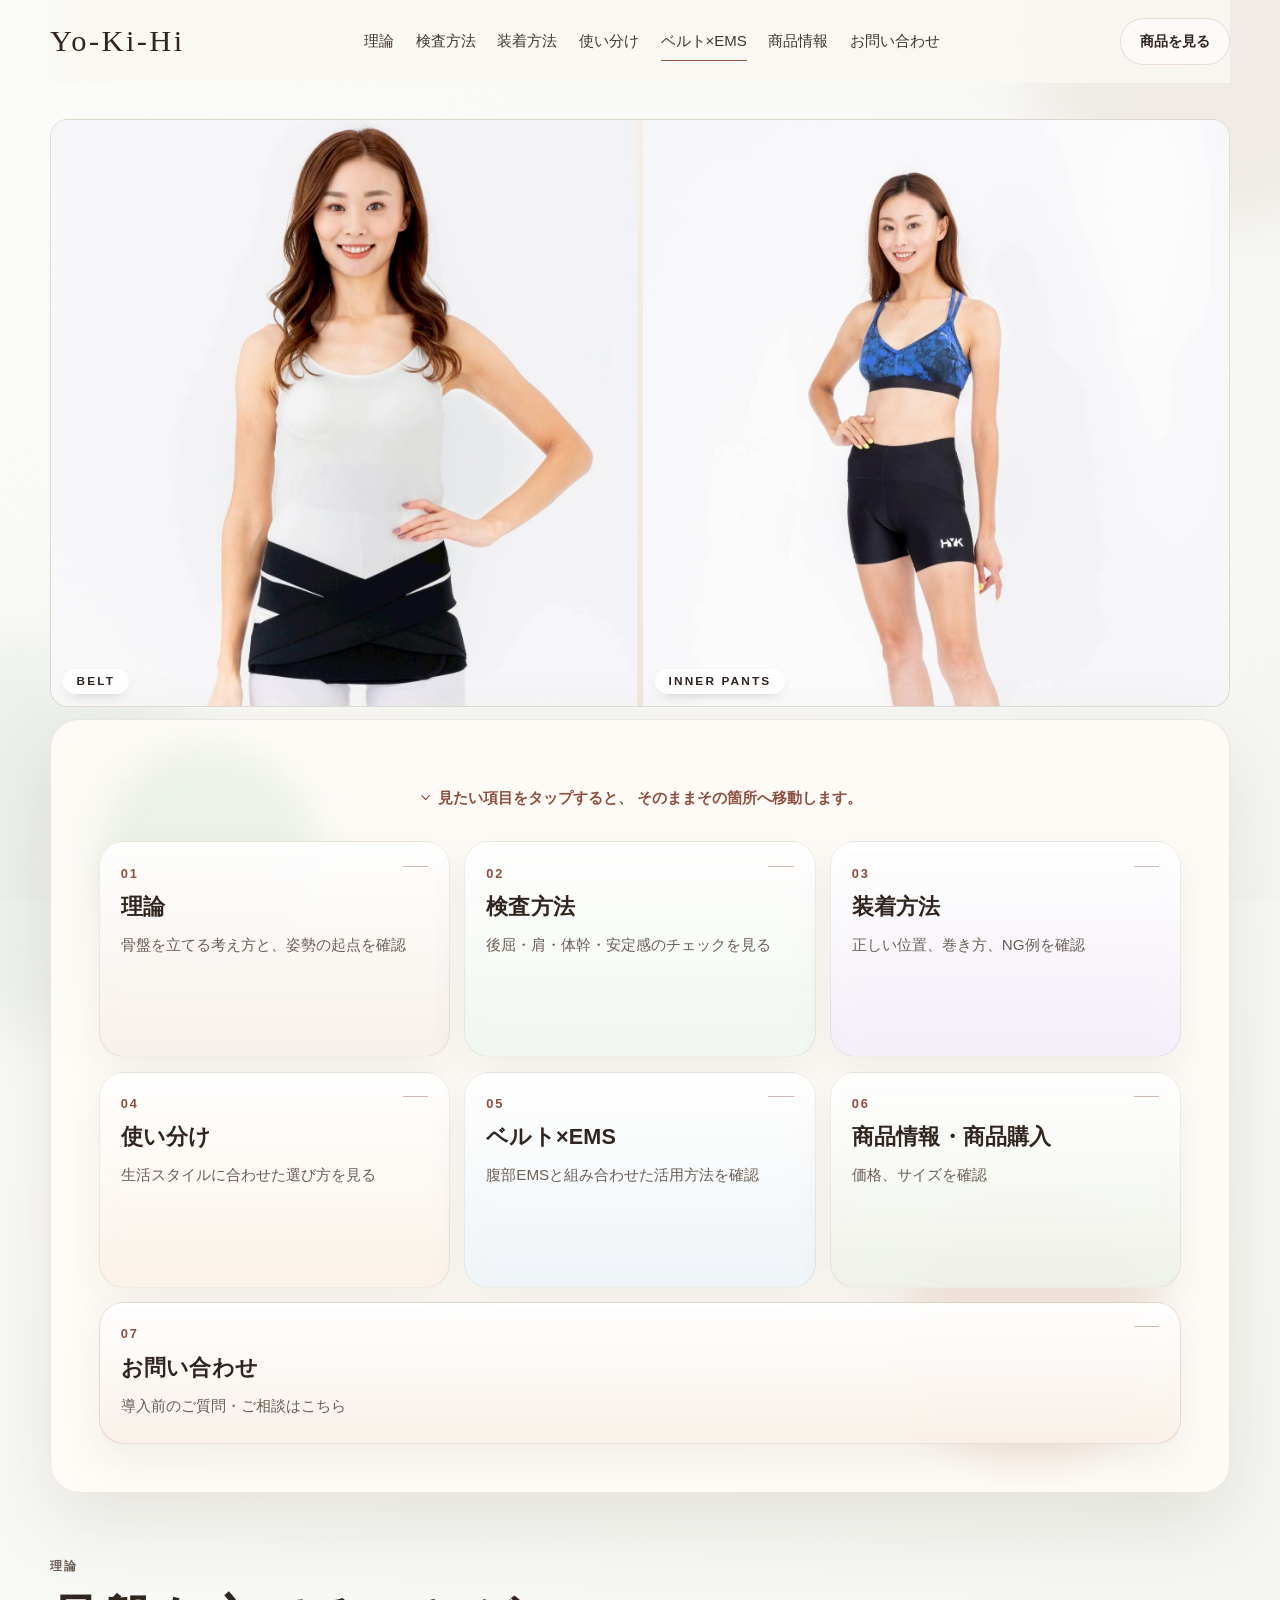
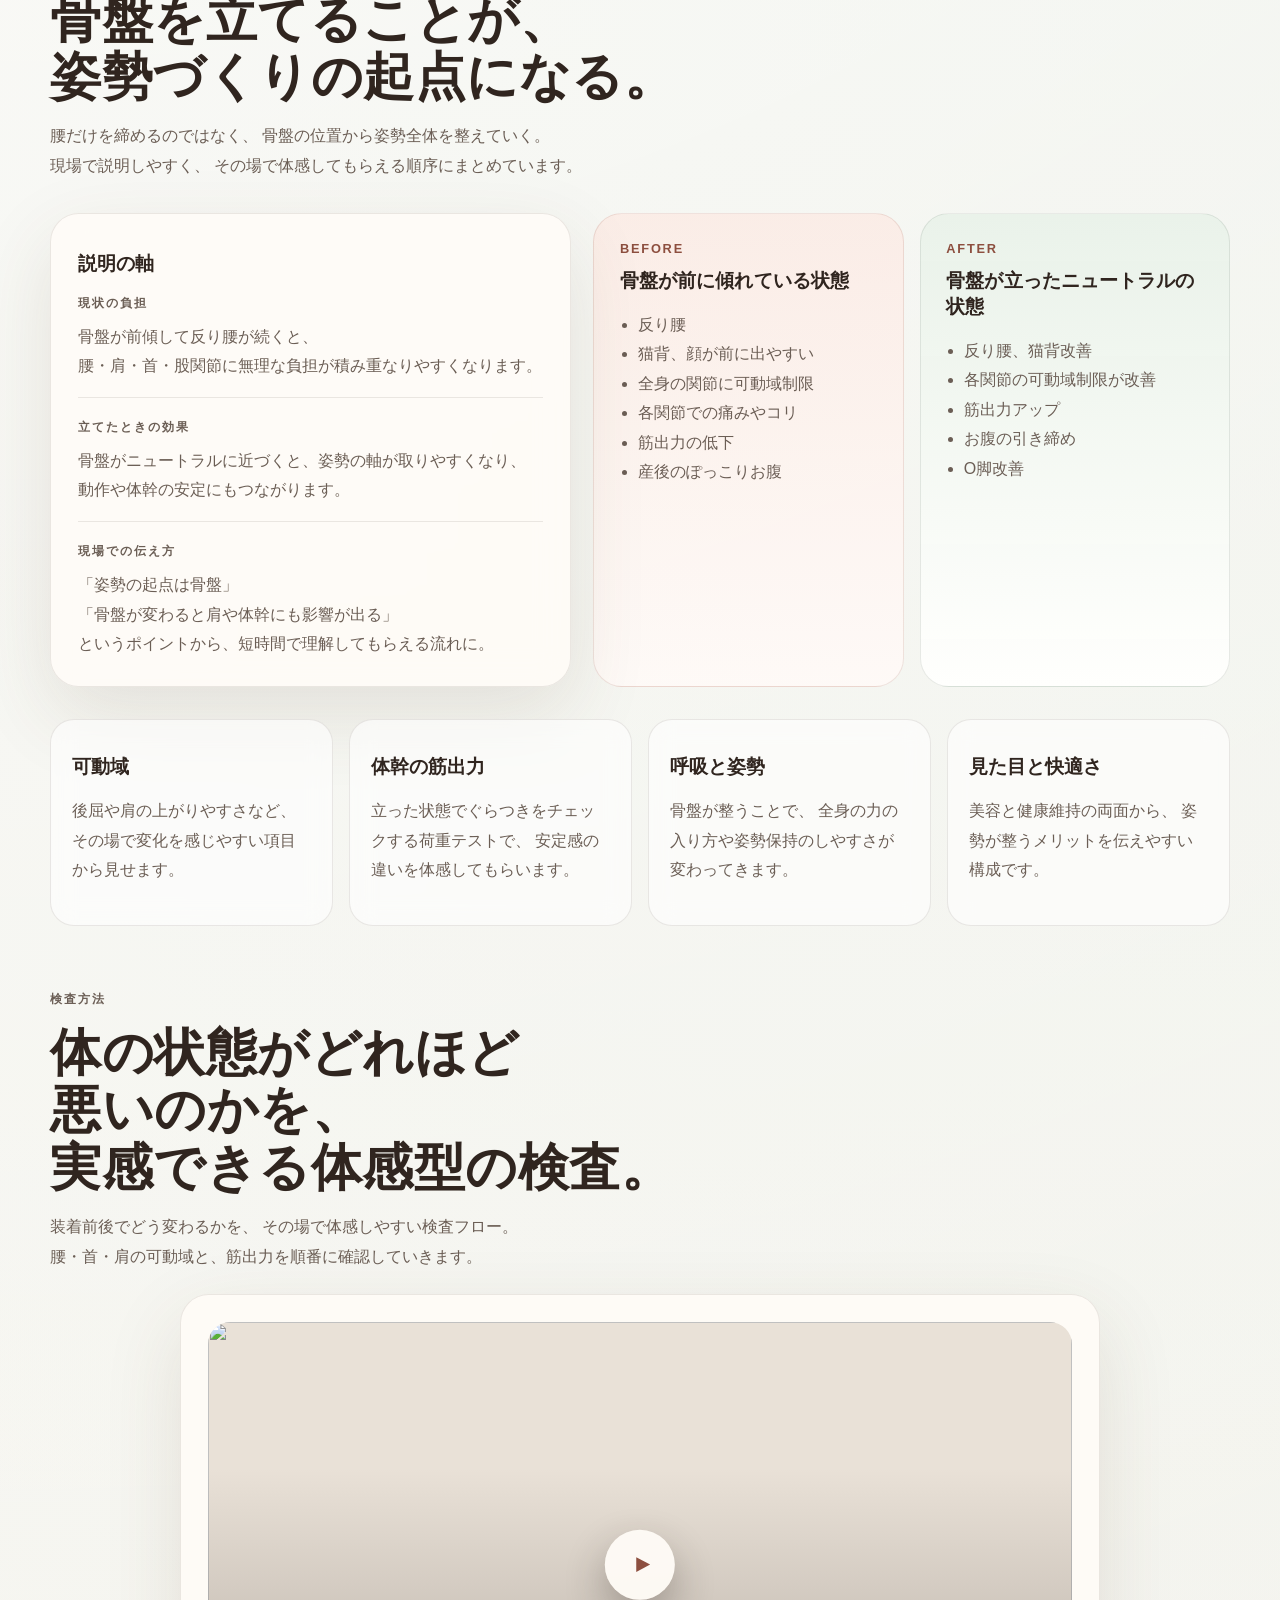
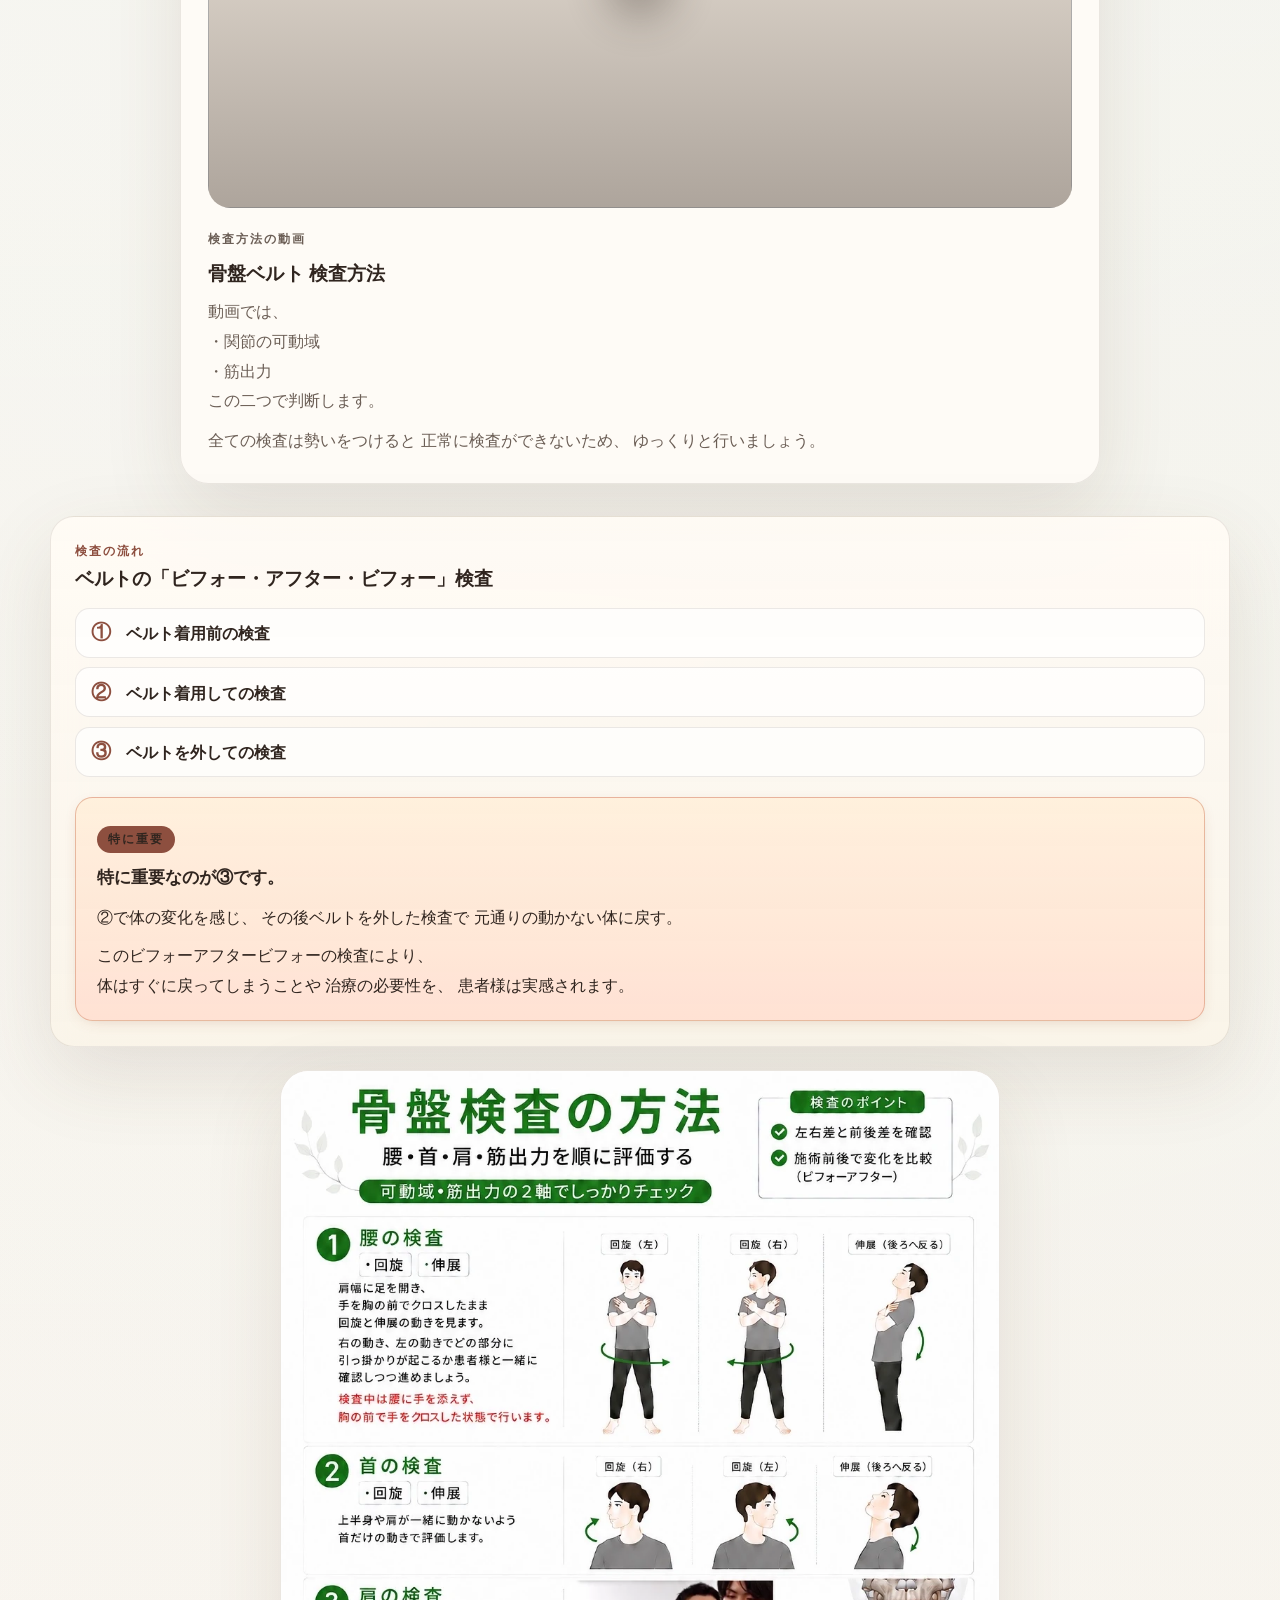
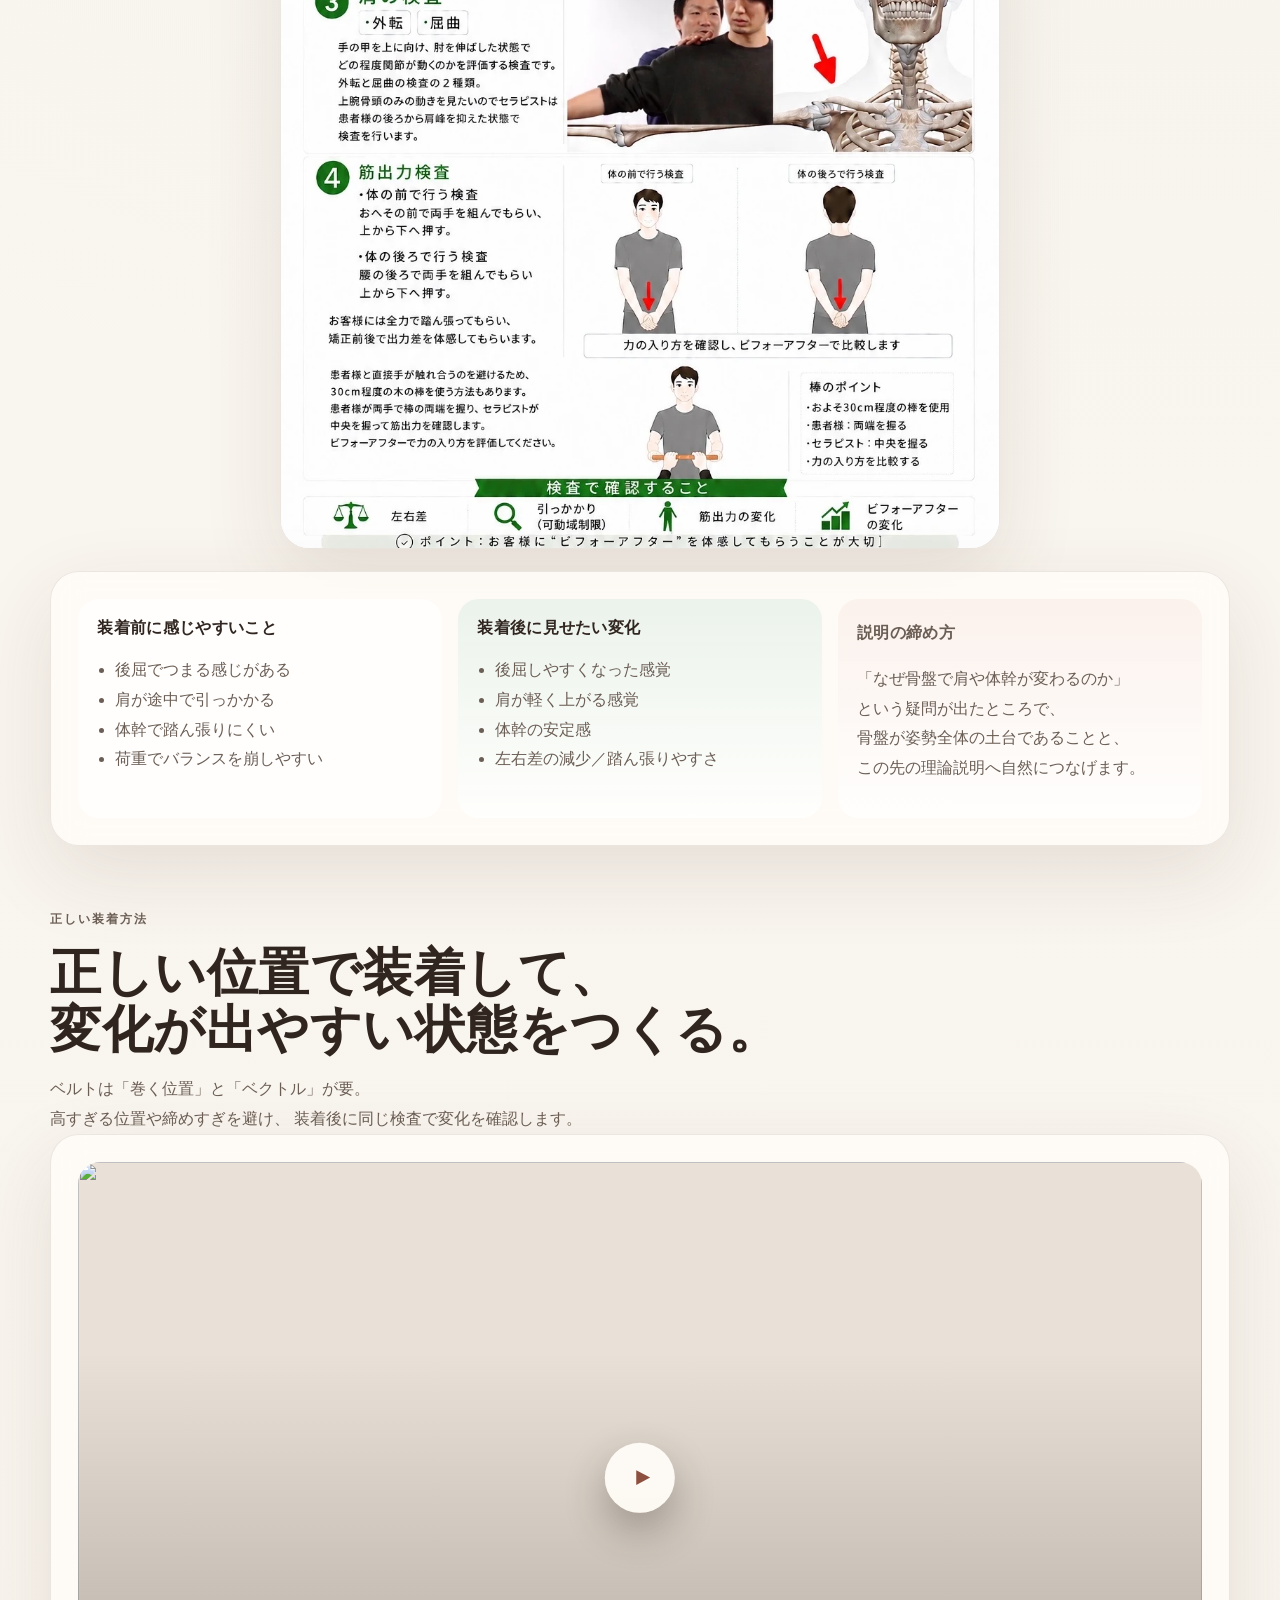
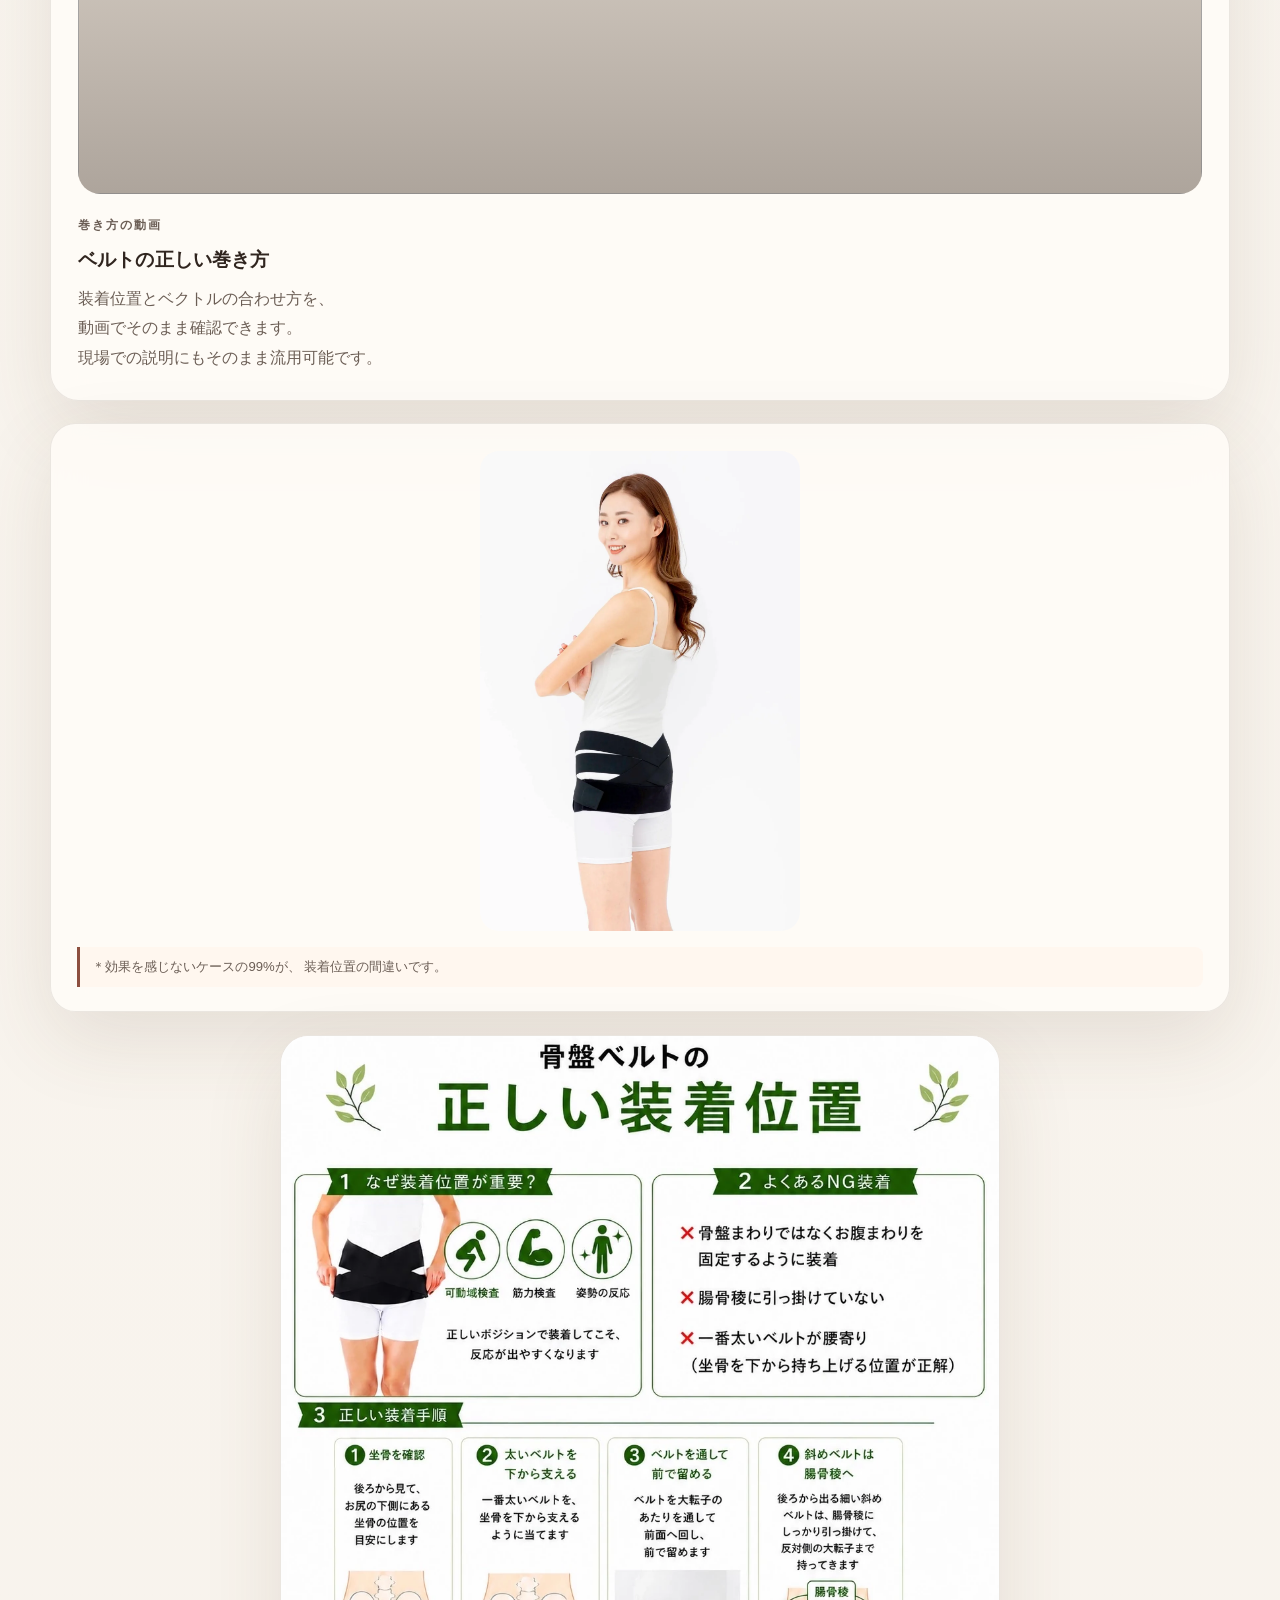
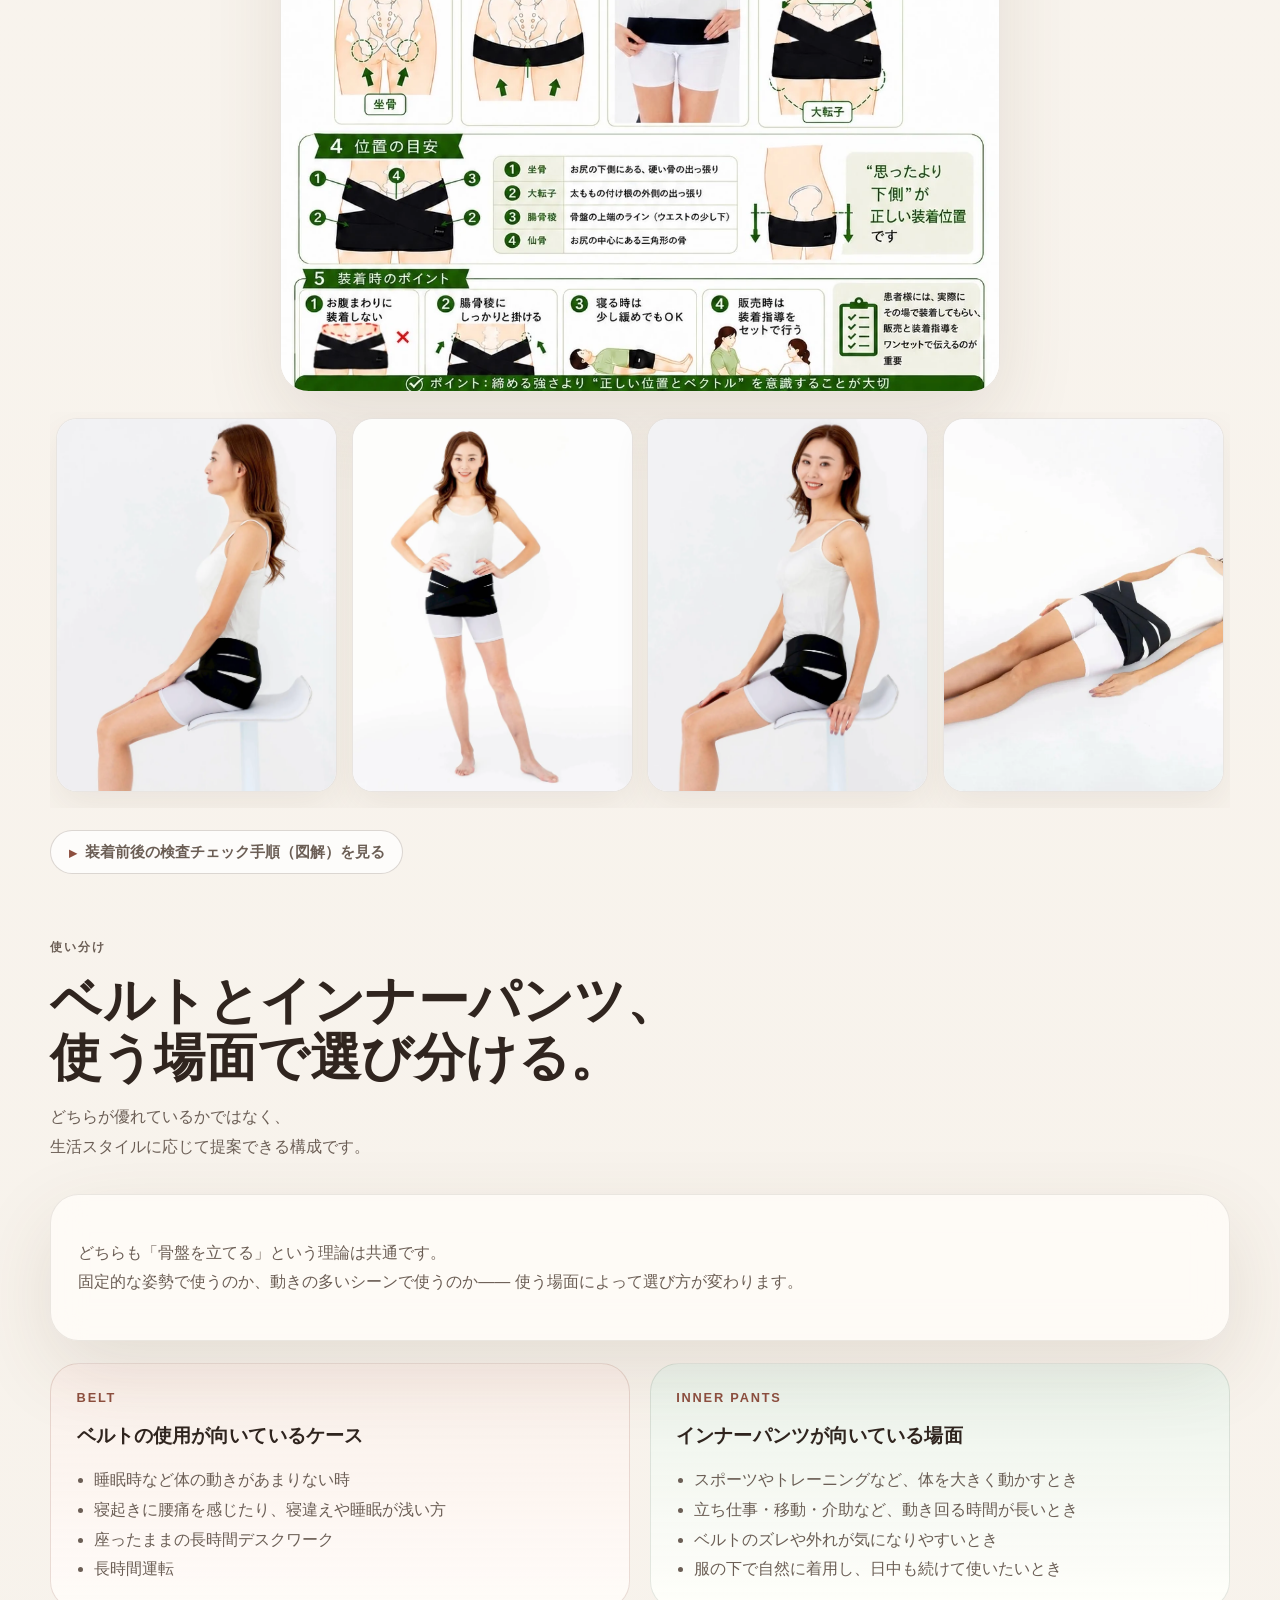
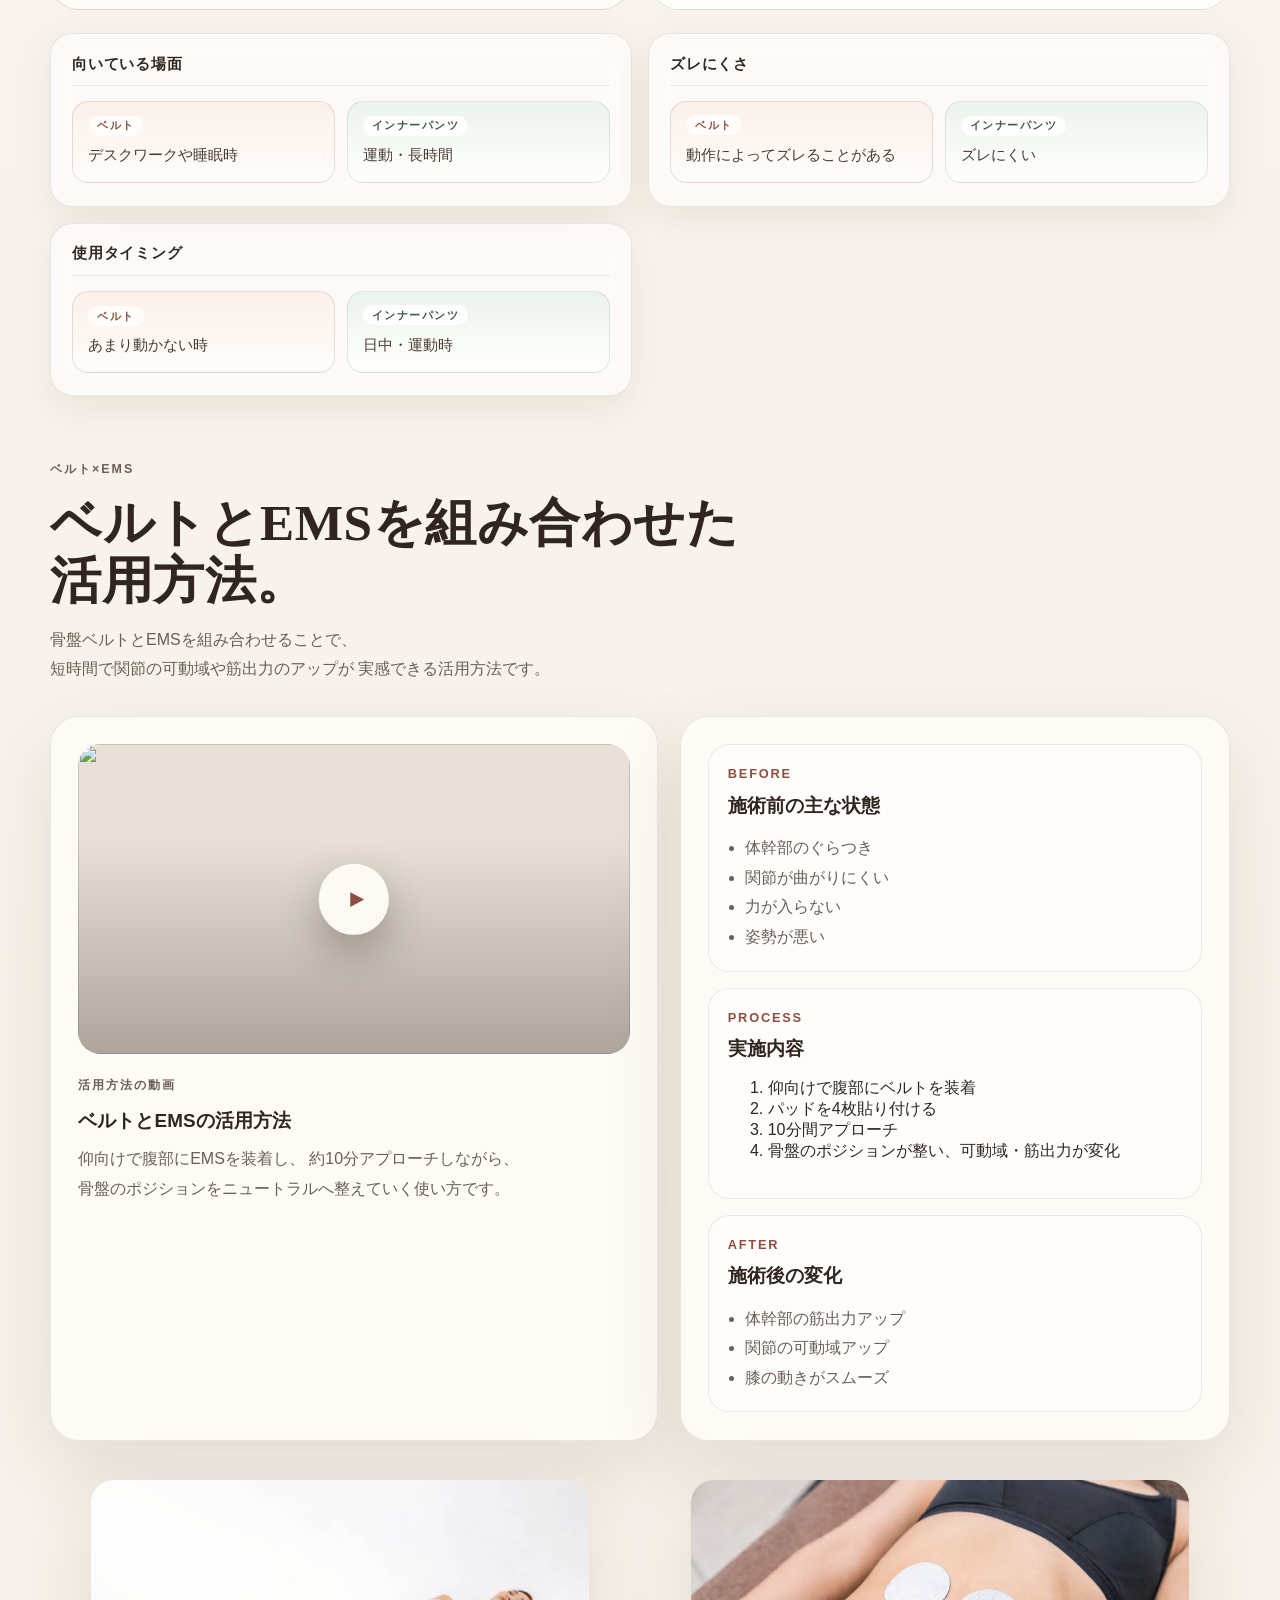
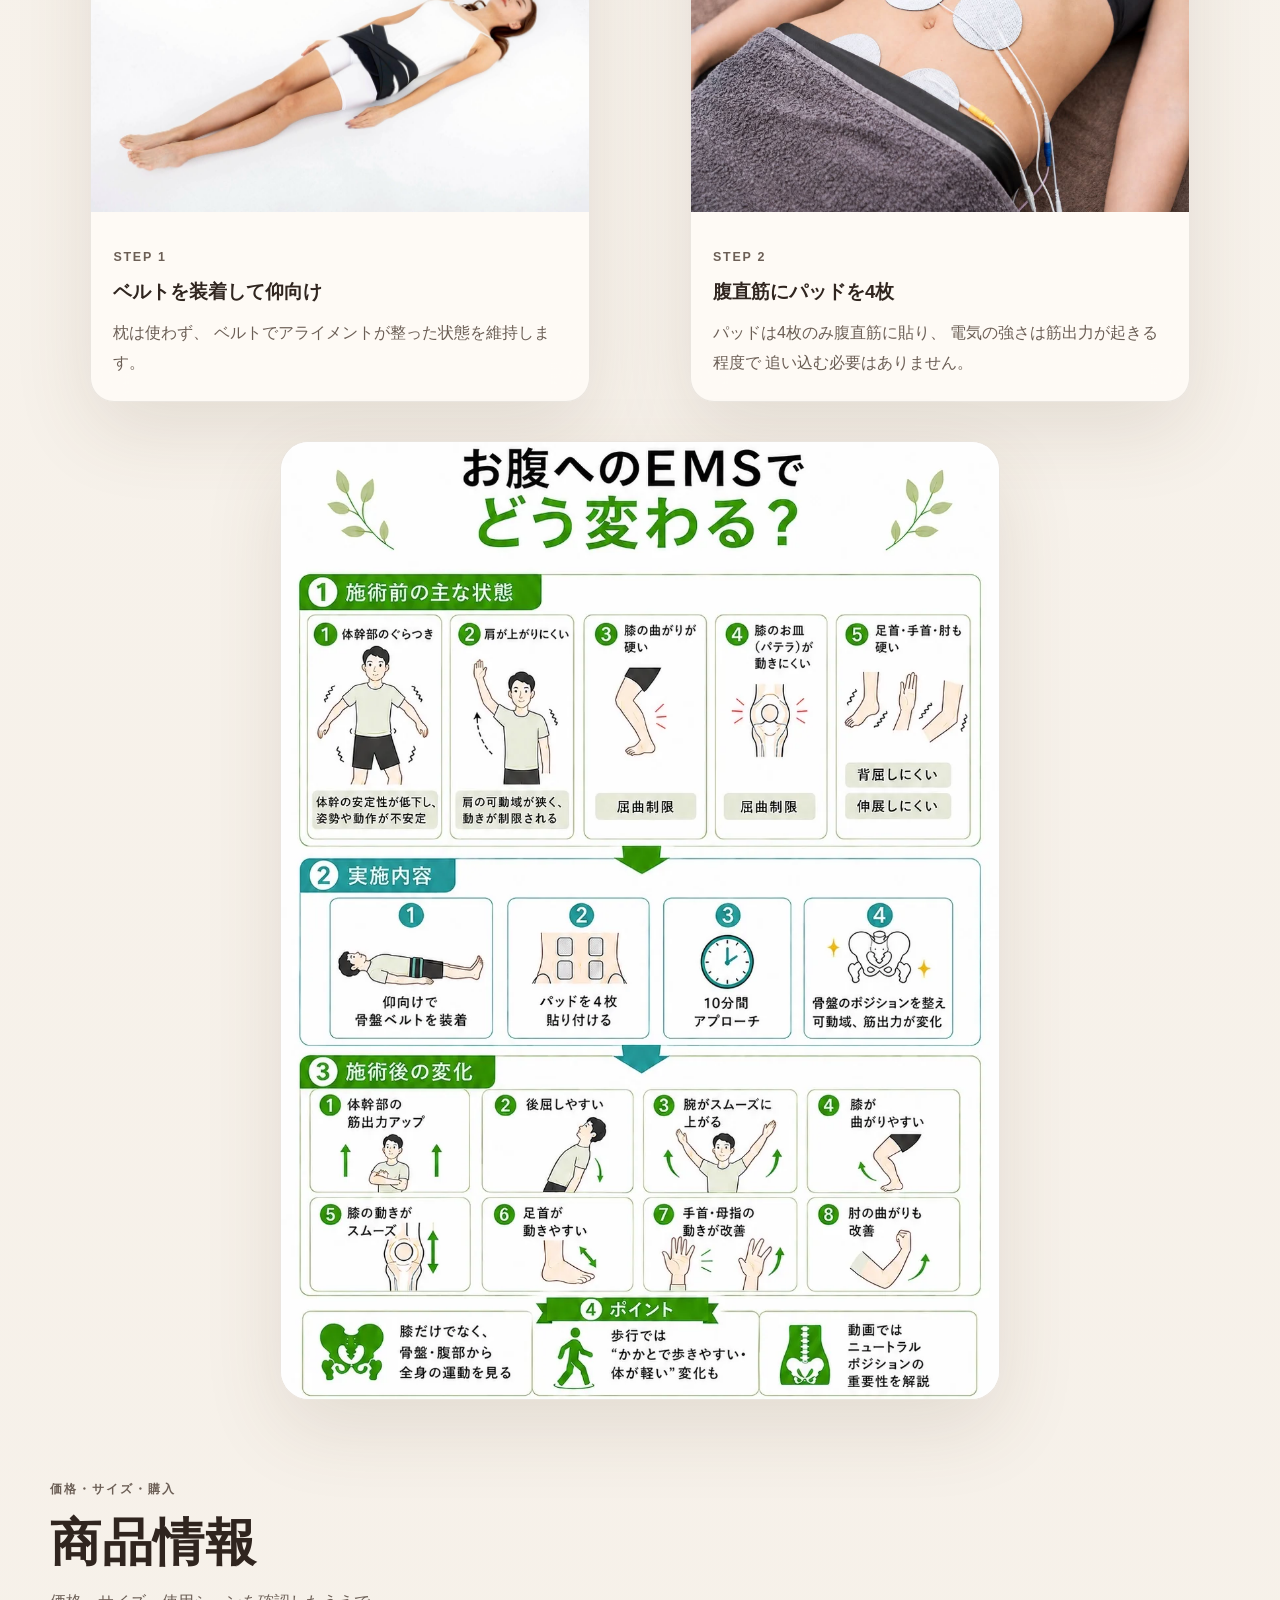
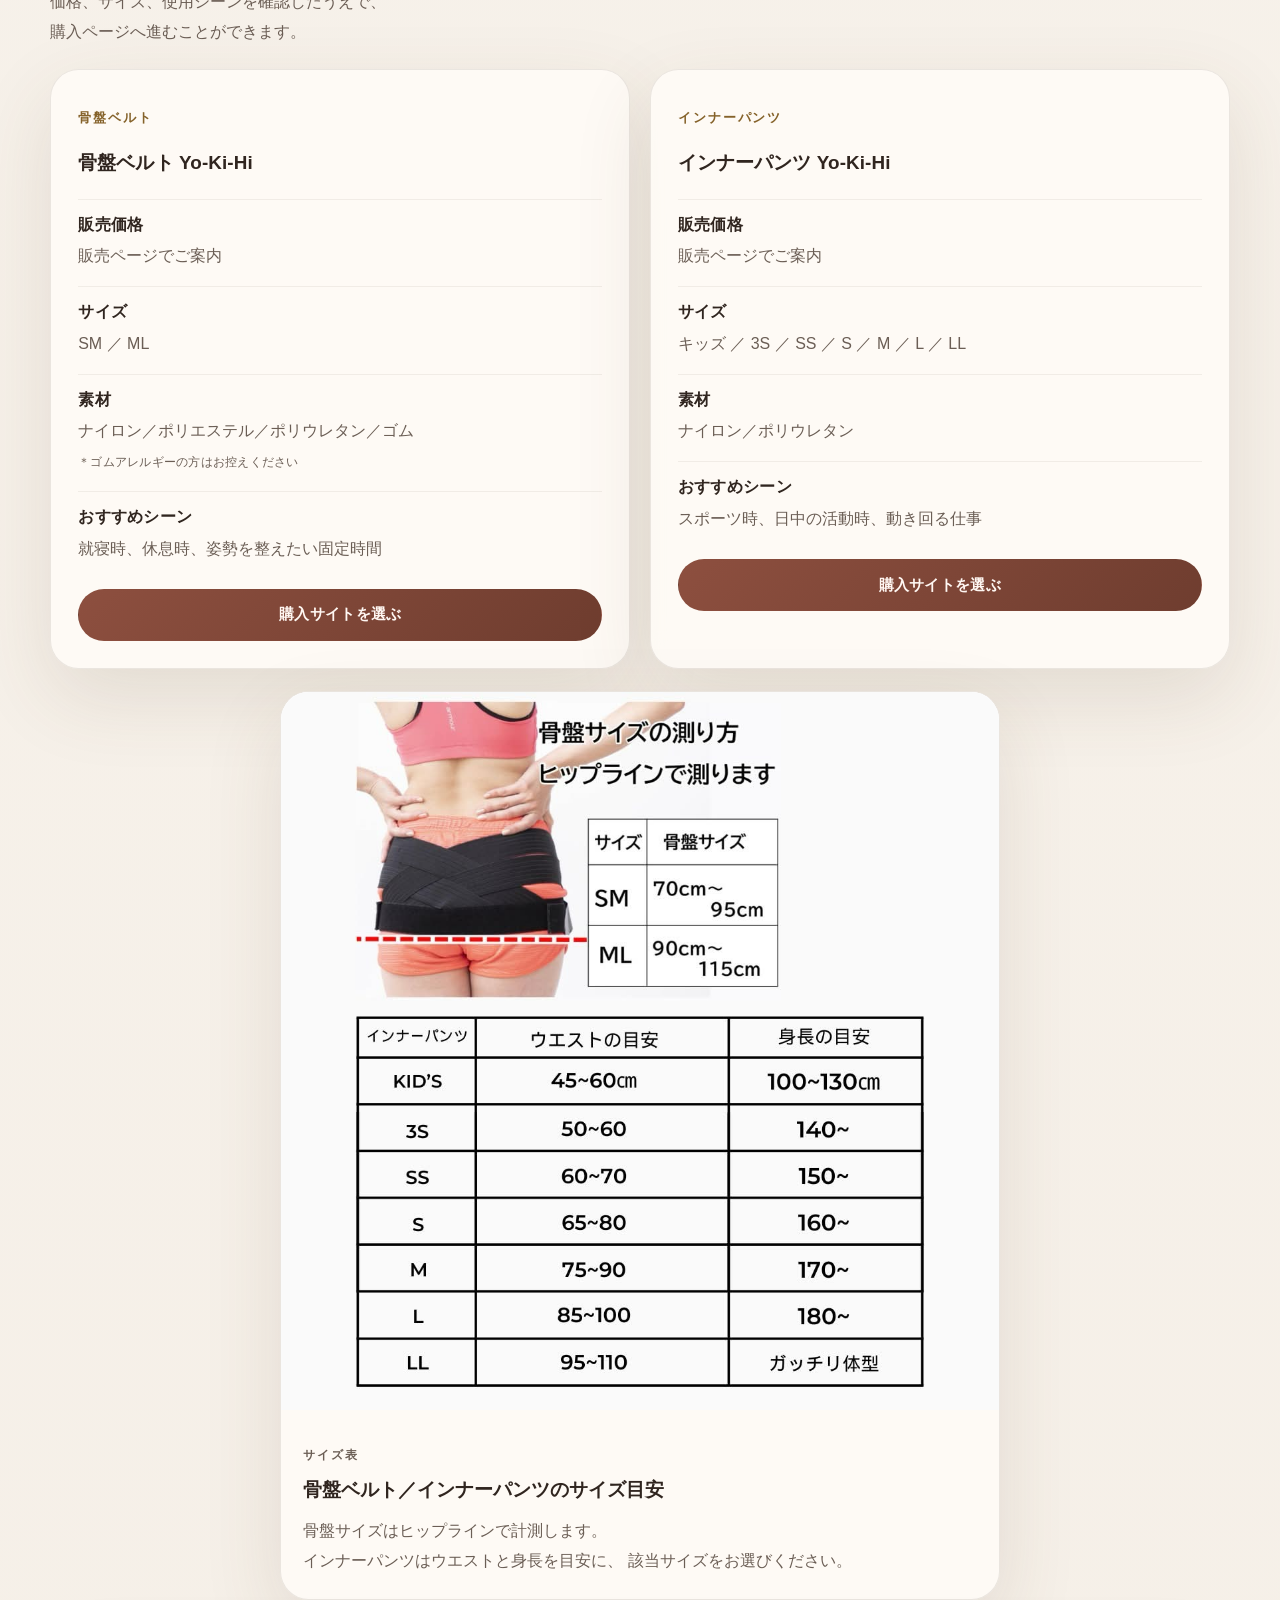
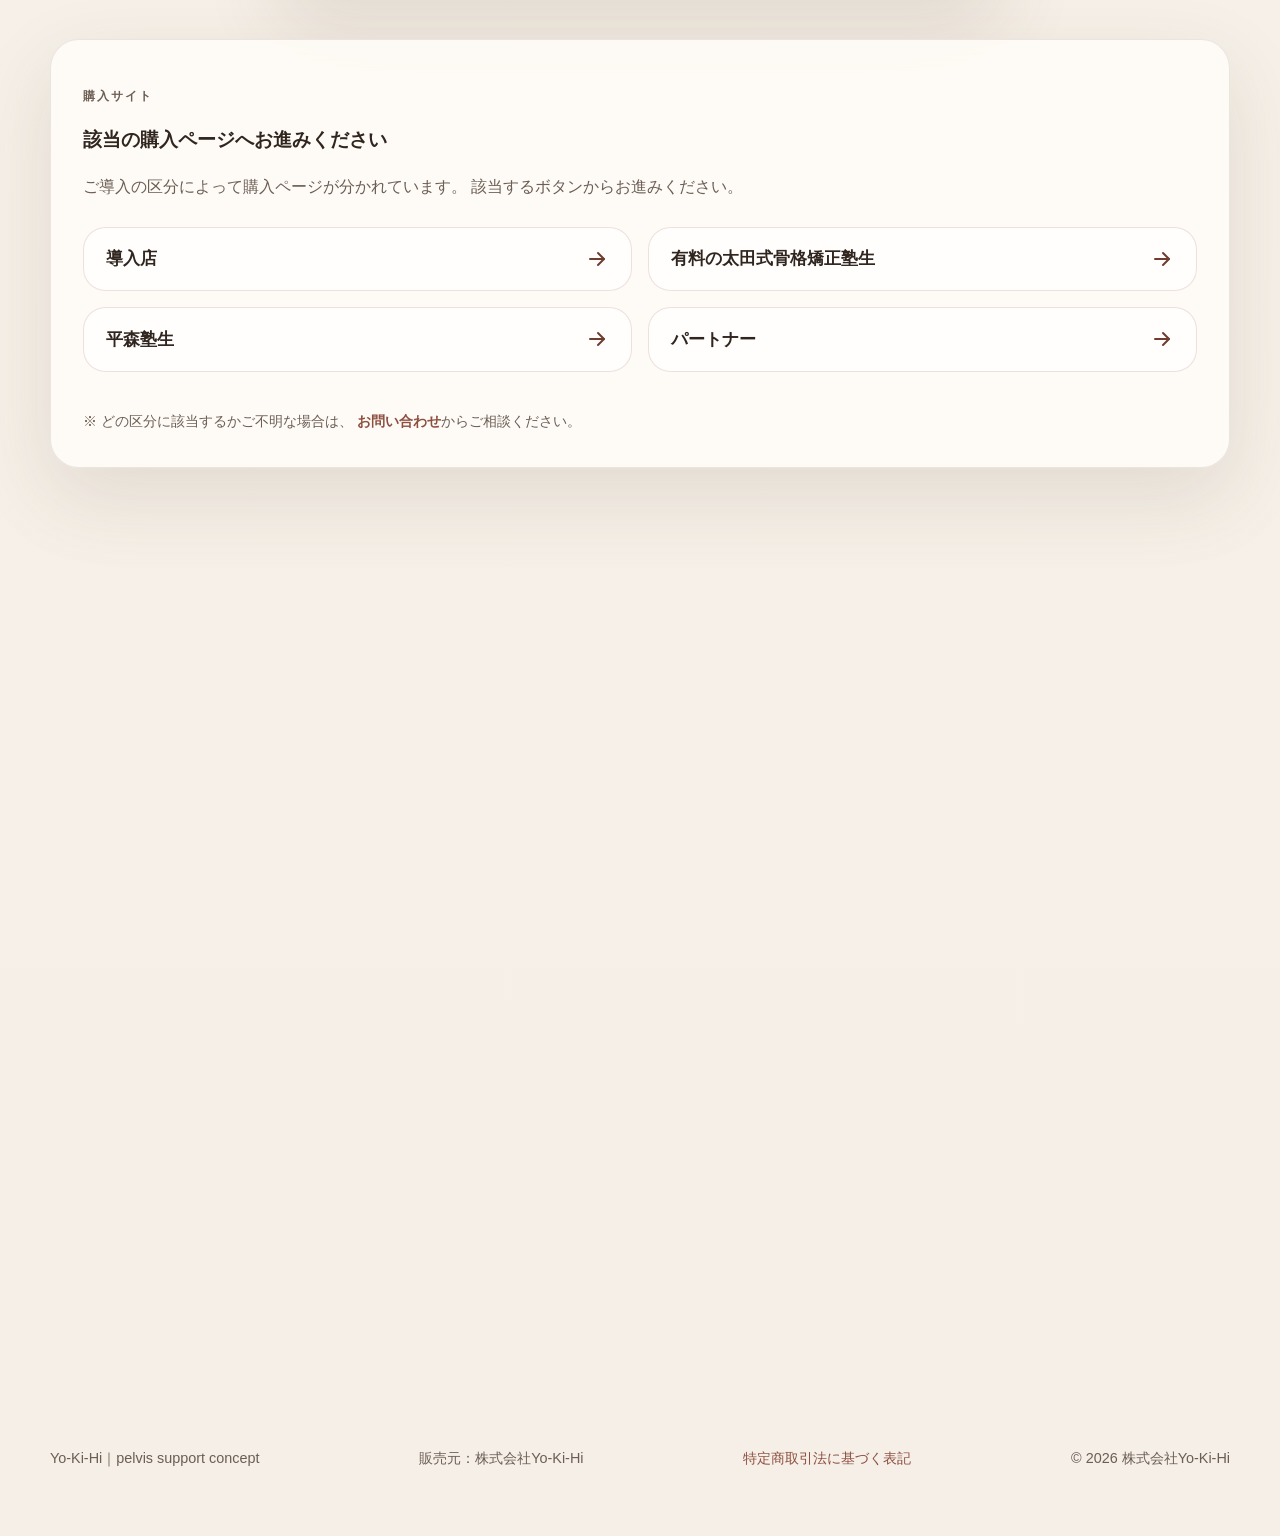
==== commit c01c13e5: "fix: #purchase-channels カードを名称＋矢印のみに簡素化（タグ/補足文を撤去） - SHOP/OTA/HIRAMORI/PARTNER のチップと「取扱店契約済み…」等の補足文を" ====
--- a/index.html
+++ b/index.html
@@ -16,7 +16,7 @@
     <meta property="og:description" content="整骨院・整体院・治療院・サロン向け。理論・検査・装着・EMS・使い分けまでを1ページで集約した導入支援サイト。" />
     <meta property="og:type" content="website" />
     <meta property="og:url" content="https://productlp.yo-ki-hi.co.jp/" />
-    <meta property="og:image" content="https://productlp.yo-ki-hi.co.jp/assets/og-image.jpg?v=20260516a" />
+    <meta property="og:image" content="https://productlp.yo-ki-hi.co.jp/assets/og-image.jpg?v=20260516b" />
     <meta property="og:image:type" content="image/jpeg" />
     <meta property="og:image:width" content="1200" />
     <meta property="og:image:height" content="630" />
@@ -28,7 +28,7 @@
     <meta name="twitter:card" content="summary_large_image" />
     <meta name="twitter:title" content="Yo-Ki-Hi｜骨盤を立てる、姿勢の起点を整える。" />
     <meta name="twitter:description" content="整骨院・整体院・治療院・サロン向けの導入支援サイト。理論／検査／装着／EMS／使い分けを1ページで。" />
-    <meta name="twitter:image" content="https://productlp.yo-ki-hi.co.jp/assets/og-image.jpg?v=20260516a" />
+    <meta name="twitter:image" content="https://productlp.yo-ki-hi.co.jp/assets/og-image.jpg?v=20260516b" />
     <meta name="twitter:image:alt" content="Yo-Ki-Hi 骨盤ベルトとインナーパンツの着用イメージ" />
 
     <!-- 本番デプロイ時はドメインを実値に置換してください（OGP/Twitter/canonical 4 メタの URL） -->
@@ -36,7 +36,7 @@
     <link rel="icon" type="image/svg+xml" href="./assets/favicon.svg" />
     <link rel="preconnect" href="https://www.youtube-nocookie.com" />
     <link rel="preconnect" href="https://i.ytimg.com" />
-    <link rel="stylesheet" href="./style.css?v=20260516a" />
+    <link rel="stylesheet" href="./style.css?v=20260516b" />
     <link rel="manifest" href="./manifest.webmanifest" />
 
     <script type="application/ld+json">
@@ -48,7 +48,7 @@
           "@id": "https://productlp.yo-ki-hi.co.jp/#org",
           "name": "Yo-Ki-Hi",
           "url": "https://productlp.yo-ki-hi.co.jp/",
-          "logo": "https://productlp.yo-ki-hi.co.jp/assets/og-image.jpg?v=20260516a",
+          "logo": "https://productlp.yo-ki-hi.co.jp/assets/og-image.jpg?v=20260516b",
           "description": "整骨院・整体院・治療院・サロン向け、骨盤ベルト／インナーパンツの導入支援。"
         },
         {
@@ -65,7 +65,7 @@
           "category": "骨盤ベルト",
           "description": "骨盤を立てて姿勢の起点を整える、施術後・日常向けの骨盤ベルト。",
           "brand": { "@id": "https://productlp.yo-ki-hi.co.jp/#org" },
-          "image": "https://productlp.yo-ki-hi.co.jp/assets/og-image.jpg?v=20260516a"
+          "image": "https://productlp.yo-ki-hi.co.jp/assets/og-image.jpg?v=20260516b"
         },
         {
           "@type": "Product",
@@ -73,7 +73,7 @@
           "category": "骨盤サポートインナー",
           "description": "ズレにくく、運動・長時間使用に向く骨盤サポートインナーパンツ。",
           "brand": { "@id": "https://productlp.yo-ki-hi.co.jp/#org" },
-          "image": "https://productlp.yo-ki-hi.co.jp/assets/og-image.jpg?v=20260516a"
+          "image": "https://productlp.yo-ki-hi.co.jp/assets/og-image.jpg?v=20260516b"
         }
       ]
     }
@@ -347,7 +347,7 @@
 
           <figure class="inspection-poster card-surface">
             <img
-              src="./assets/inspection-overview.webp?v=20260516a"
+              src="./assets/inspection-overview.webp?v=20260516b"
               alt="骨盤検査の方法を1枚にまとめた図解。腰（回旋・屈曲・伸展）、首（回旋・伸展）、肩（外転・屈曲）、筋出力（体の前で行う検査・体の後ろで行う検査）の順に、可動域と筋出力の2軸で『ビフォー・アフター』を評価する手順をまとめている。"
               loading="lazy"
             />
@@ -465,7 +465,7 @@
 
           <figure class="wearing-poster card-surface">
             <img
-              src="./assets/wearing-overview.webp?v=20260516a"
+              src="./assets/wearing-overview.webp?v=20260516b"
               alt="骨盤ベルトの正しい装着位置と、装着時のポイントを1枚にまとめた図解"
               loading="lazy"
             />
@@ -716,7 +716,7 @@
 
           <figure class="ems-figure card-surface">
             <img
-              src="./assets/ems-overview.webp?v=20260516a"
+              src="./assets/ems-overview.webp?v=20260516b"
               alt="ベルトとEMSを組み合わせた活用方法を1枚にまとめた図解。施術前後の体の変化や、EMSを当てる位置・ポイントを確認できる。"
               loading="lazy"
             />
@@ -815,36 +815,28 @@
 
             <div class="channel-list">
               <a class="channel-card" href="https://yo-ki-hi.myshopify.com/" target="_blank" rel="noopener">
-                <span class="channel-tag">SHOP</span>
                 <span class="channel-name">導入店</span>
-                <span class="channel-meta">取扱店契約済み／一般導入者の方</span>
                 <span class="channel-arrow" aria-hidden="true">
                   <svg viewBox="0 0 24 24"><path d="M5 12h14"/><polyline points="13 6 19 12 13 18"/></svg>
                 </span>
               </a>
 
               <a class="channel-card" href="https://yo-ki-hi.myshopify.com/collections/otatomuson-exclusive" target="_blank" rel="noopener">
-                <span class="channel-tag">OTA</span>
                 <span class="channel-name">有料の太田式骨格矯正塾生</span>
-                <span class="channel-meta">塾生限定のご案内</span>
                 <span class="channel-arrow" aria-hidden="true">
                   <svg viewBox="0 0 24 24"><path d="M5 12h14"/><polyline points="13 6 19 12 13 18"/></svg>
                 </span>
               </a>
 
               <a class="channel-card" href="https://yo-ki-hi.myshopify.com/collections/hiramori-exclusive" target="_blank" rel="noopener">
-                <span class="channel-tag">HIRAMORI</span>
                 <span class="channel-name">平森塾生</span>
-                <span class="channel-meta">塾生限定のご案内</span>
                 <span class="channel-arrow" aria-hidden="true">
                   <svg viewBox="0 0 24 24"><path d="M5 12h14"/><polyline points="13 6 19 12 13 18"/></svg>
                 </span>
               </a>
 
               <a class="channel-card" href="https://yo-ki-hi.myshopify.com/collections/partner-exclusive" target="_blank" rel="noopener">
-                <span class="channel-tag">PARTNER</span>
                 <span class="channel-name">パートナー</span>
-                <span class="channel-meta">パートナー限定のご案内</span>
                 <span class="channel-arrow" aria-hidden="true">
                   <svg viewBox="0 0 24 24"><path d="M5 12h14"/><polyline points="13 6 19 12 13 18"/></svg>
                 </span>
@@ -916,6 +908,6 @@
       <svg class="icon" viewBox="0 0 24 24" aria-hidden="true"><path d="M5 12h14"/><polyline points="13 6 19 12 13 18"/></svg>
     </a>
 
-    <script src="./app.js?v=20260516a" defer></script>
+    <script src="./app.js?v=20260516b" defer></script>
   </body>
 </html>
--- a/style.css
+++ b/style.css
@@ -2459,13 +2459,11 @@
 }
 
 .channel-card {
-  display: grid;
-  grid-template-columns: auto 1fr auto;
-  grid-template-rows: auto auto;
-  column-gap: 1rem;
-  row-gap: 0.25rem;
+  display: flex;
   align-items: center;
-  padding: 1.1rem 1.3rem;
+  justify-content: space-between;
+  gap: 1rem;
+  padding: 1.2rem 1.4rem;
   border: 1px solid rgba(141, 79, 63, 0.16);
   border-radius: 1.4rem;
   background: rgba(255, 255, 255, 0.72);
@@ -2486,42 +2484,16 @@
   box-shadow: 0 16px 36px rgba(78, 55, 42, 0.12);
 }
 
-.channel-tag {
-  grid-row: 1 / span 2;
-  align-self: center;
-  display: inline-flex;
-  align-items: center;
-  justify-content: center;
-  min-width: 4.4rem;
-  padding: 0.35rem 0.7rem;
-  border-radius: 999px;
-  background: linear-gradient(135deg, var(--accent) 0%, var(--accent-deep) 100%);
-  color: #fff7f2;
-  font-size: 0.72rem;
-  font-weight: 700;
-  letter-spacing: 0.08em;
-}
-
 .channel-name {
-  grid-column: 2;
-  font-weight: 700;
-  font-size: 1.02rem;
+  font-weight: 700;
+  font-size: 1.05rem;
   line-height: 1.4;
   color: var(--ink);
 }
 
-.channel-meta {
-  grid-column: 2;
-  font-size: 0.85rem;
-  color: var(--muted);
-  line-height: 1.5;
-}
-
 .channel-arrow {
-  grid-row: 1 / span 2;
-  grid-column: 3;
-  align-self: center;
   display: inline-flex;
+  flex-shrink: 0;
   width: 1.5rem;
   height: 1.5rem;
   color: var(--accent-deep);
@@ -2550,12 +2522,7 @@
   }
 
   .channel-card {
-    padding: 1rem 1.1rem;
-  }
-
-  .channel-tag {
-    min-width: 3.8rem;
-    font-size: 0.7rem;
+    padding: 1.05rem 1.15rem;
   }
 
   .channel-name {
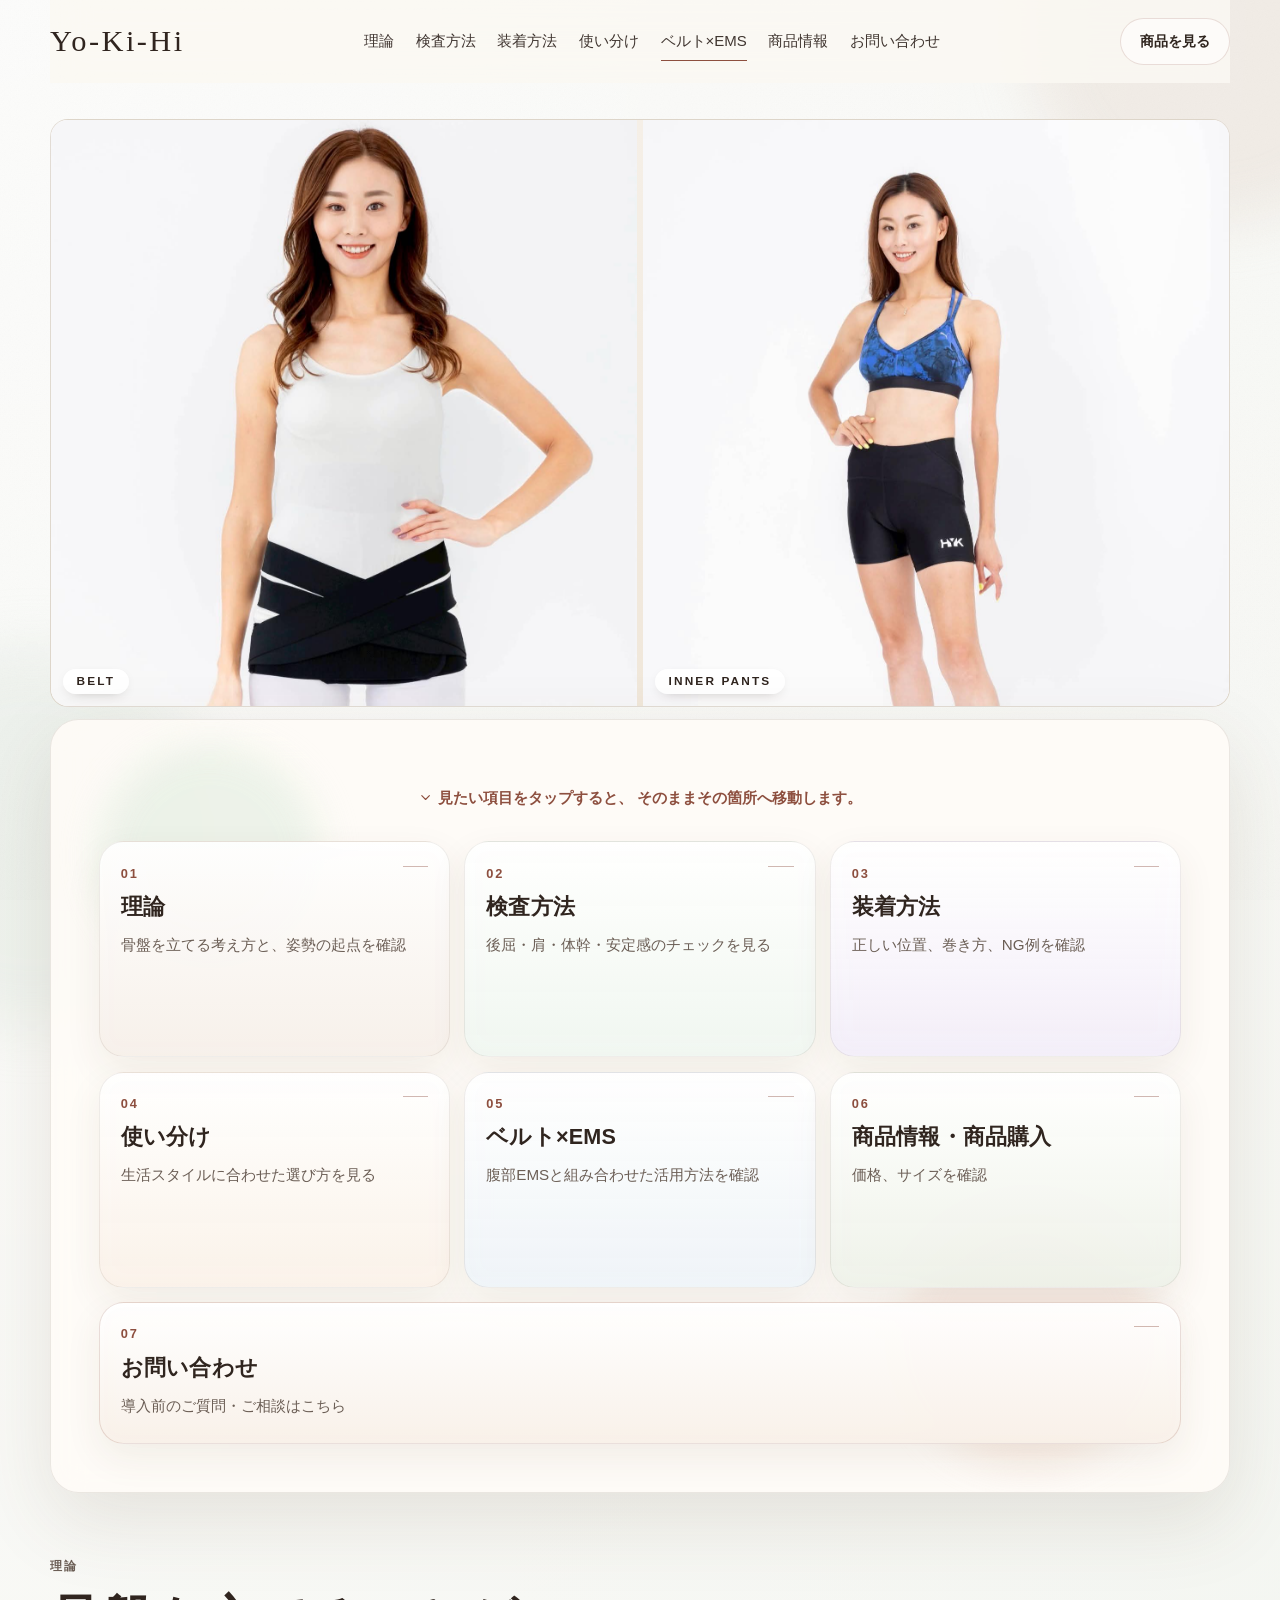
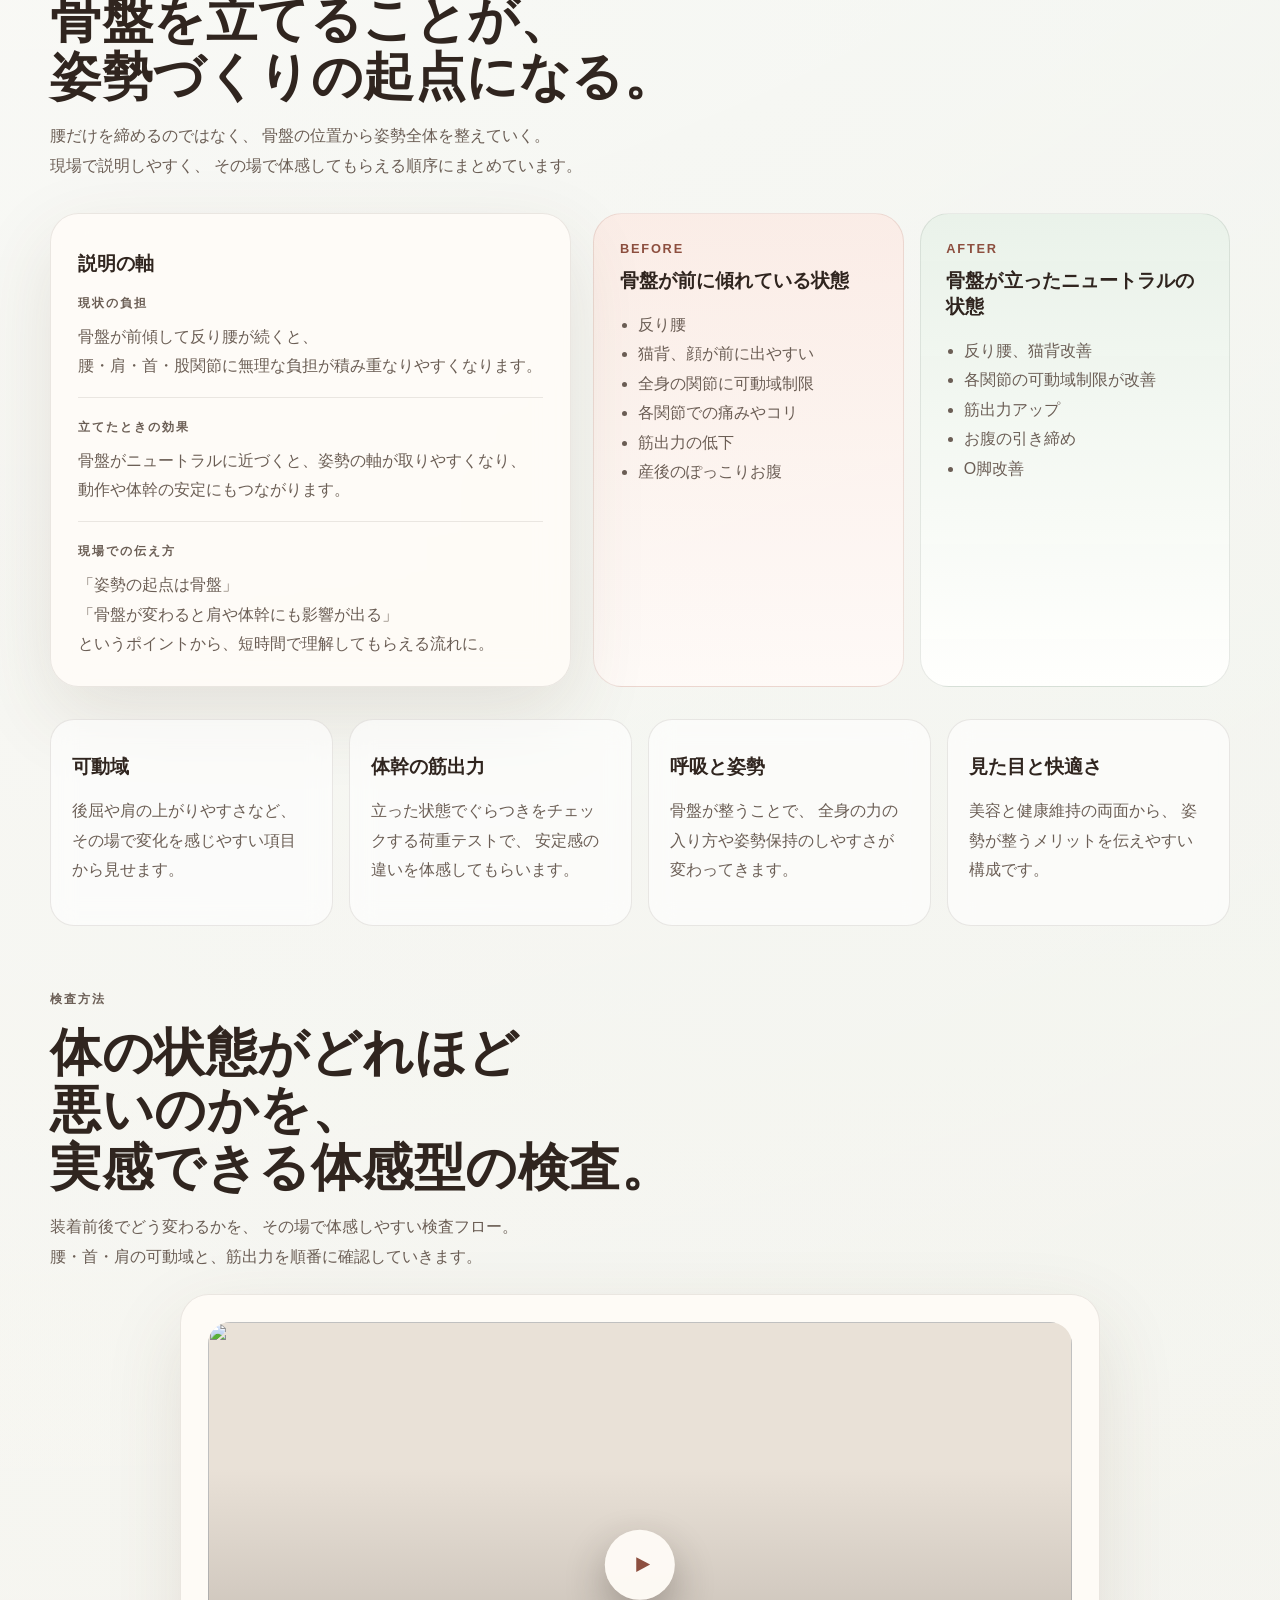
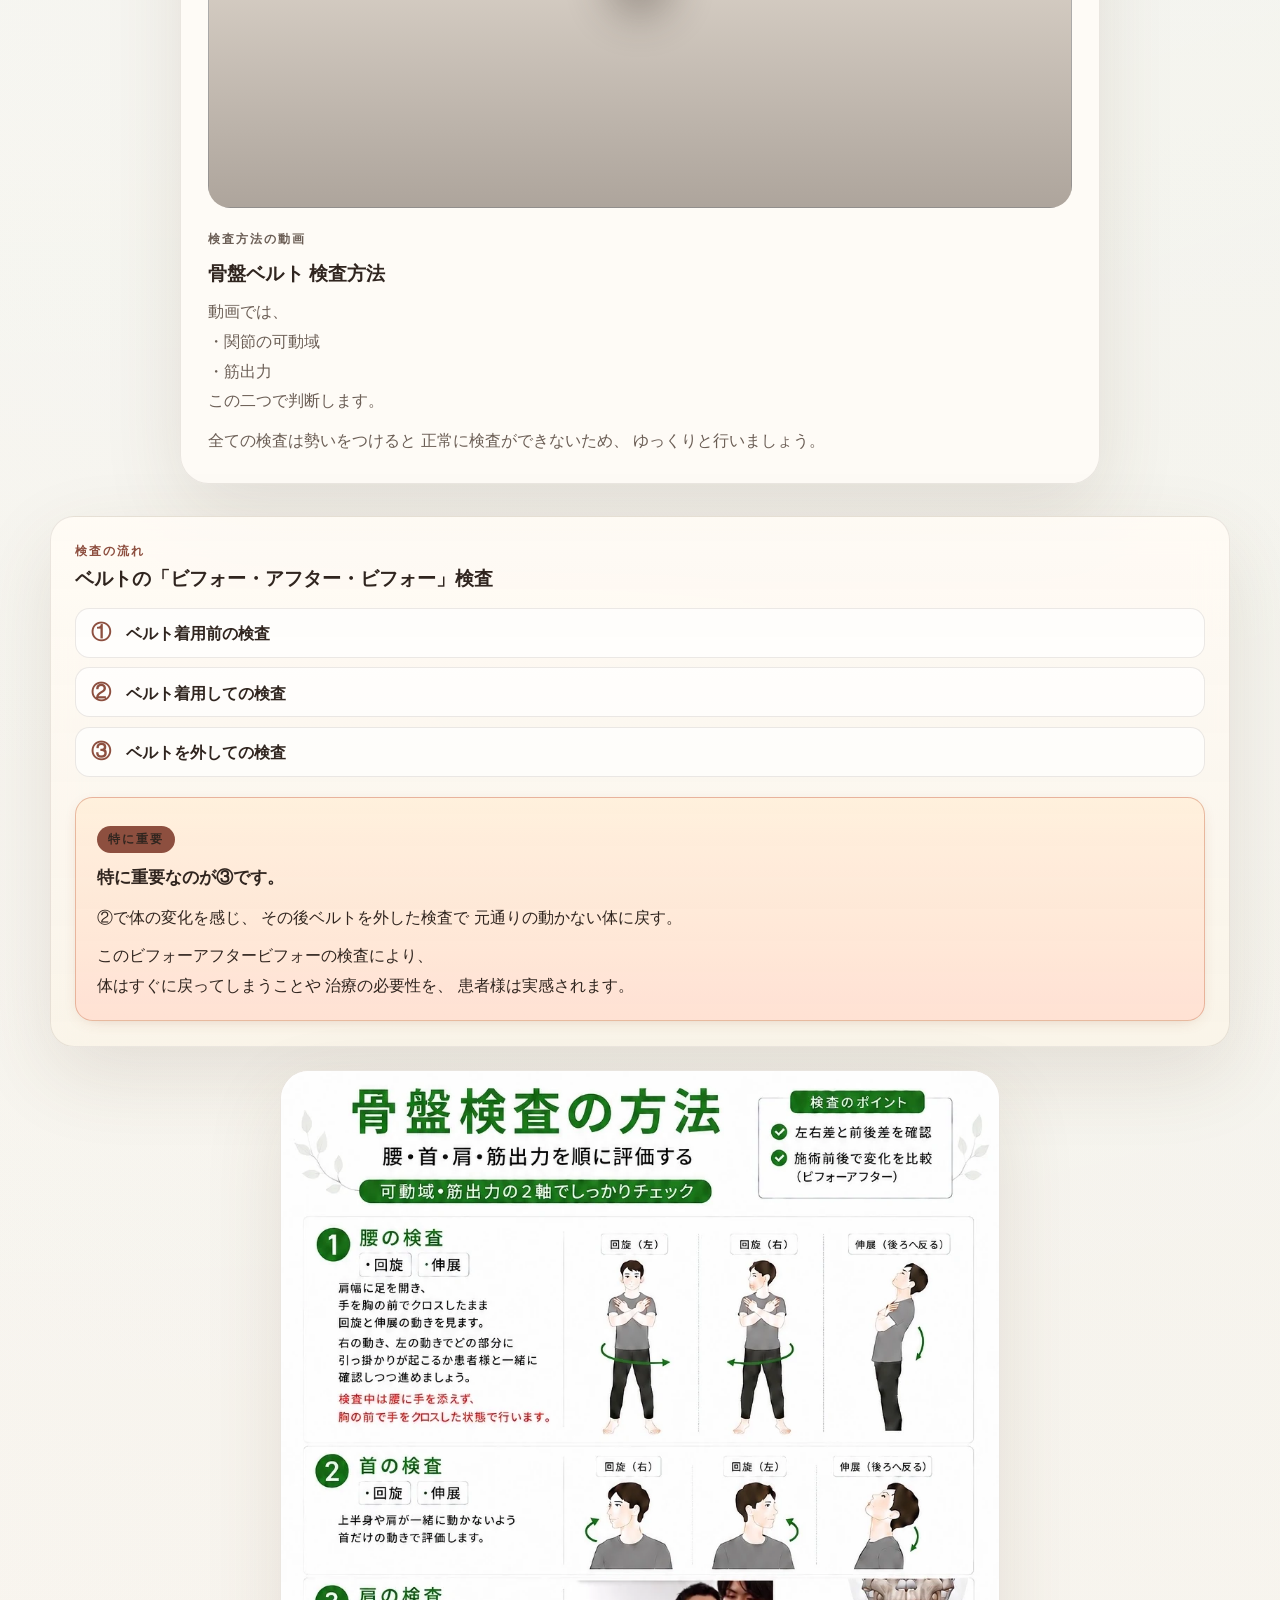
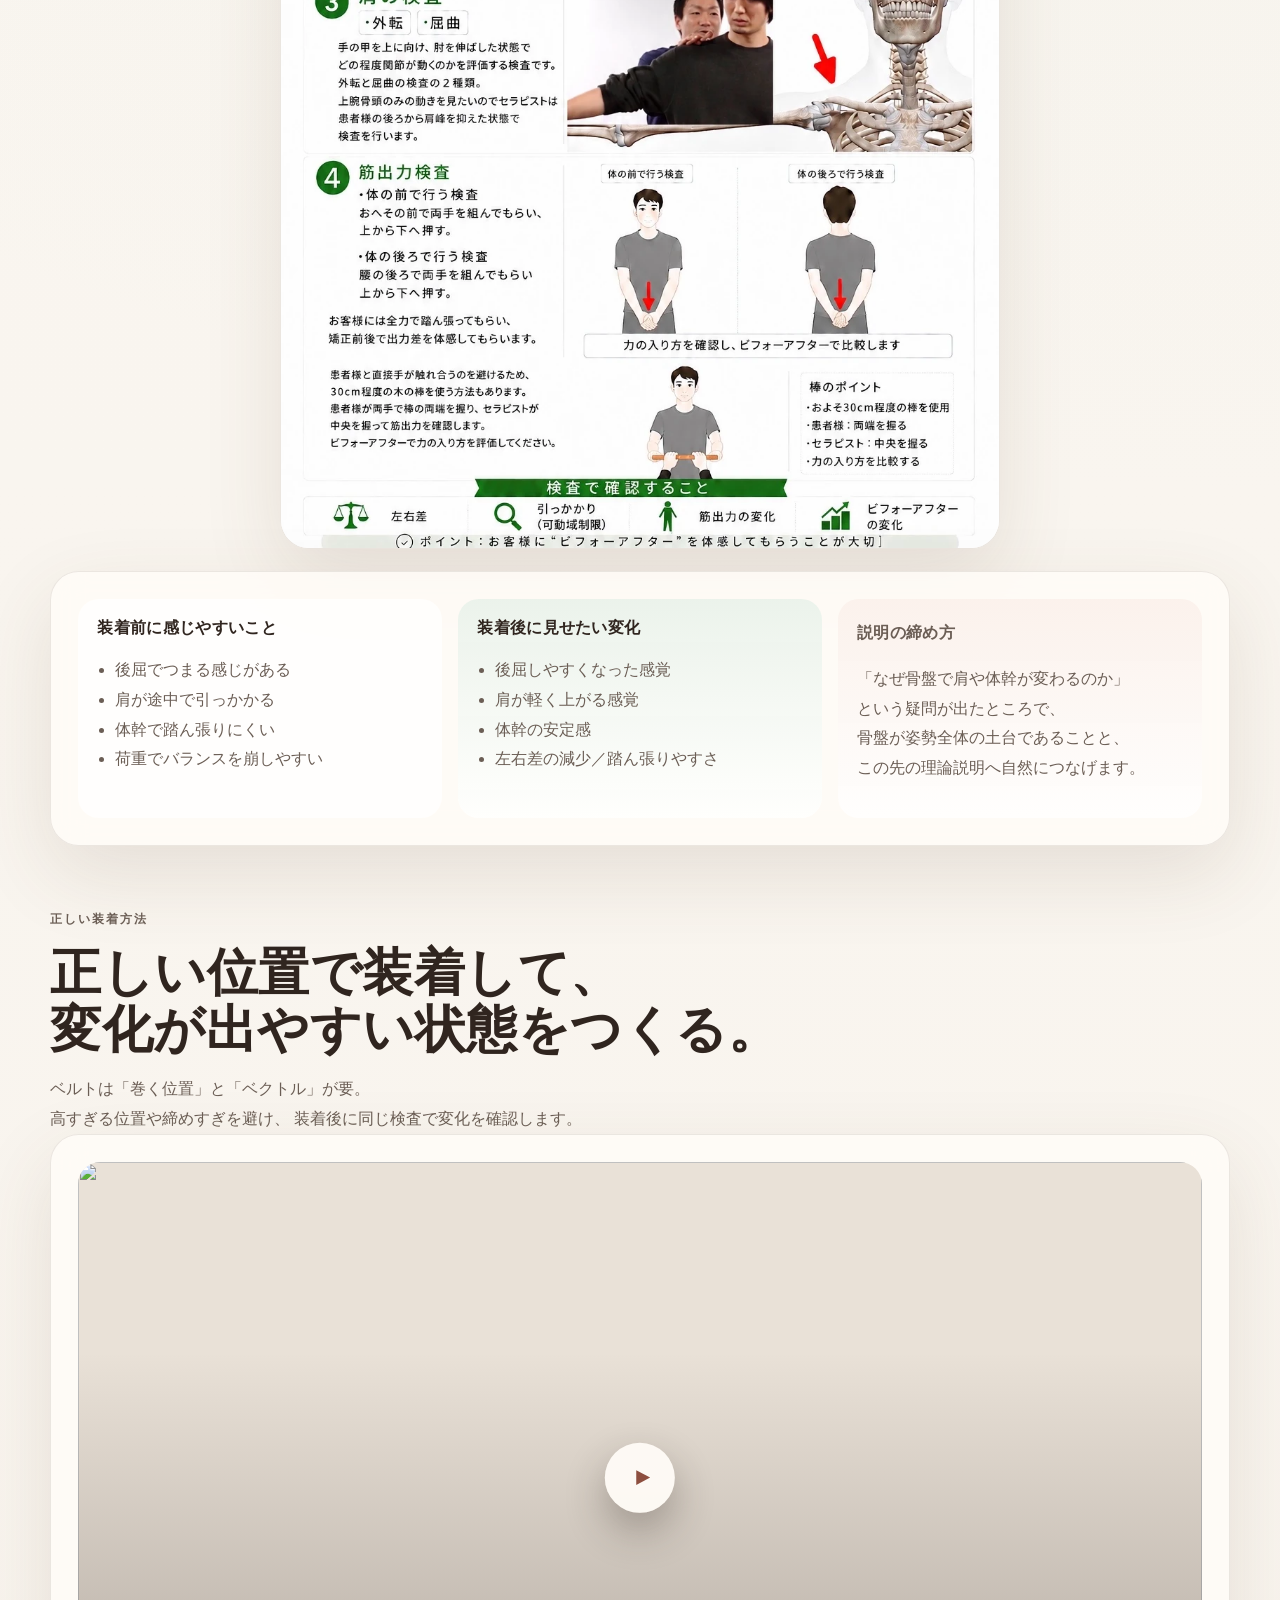
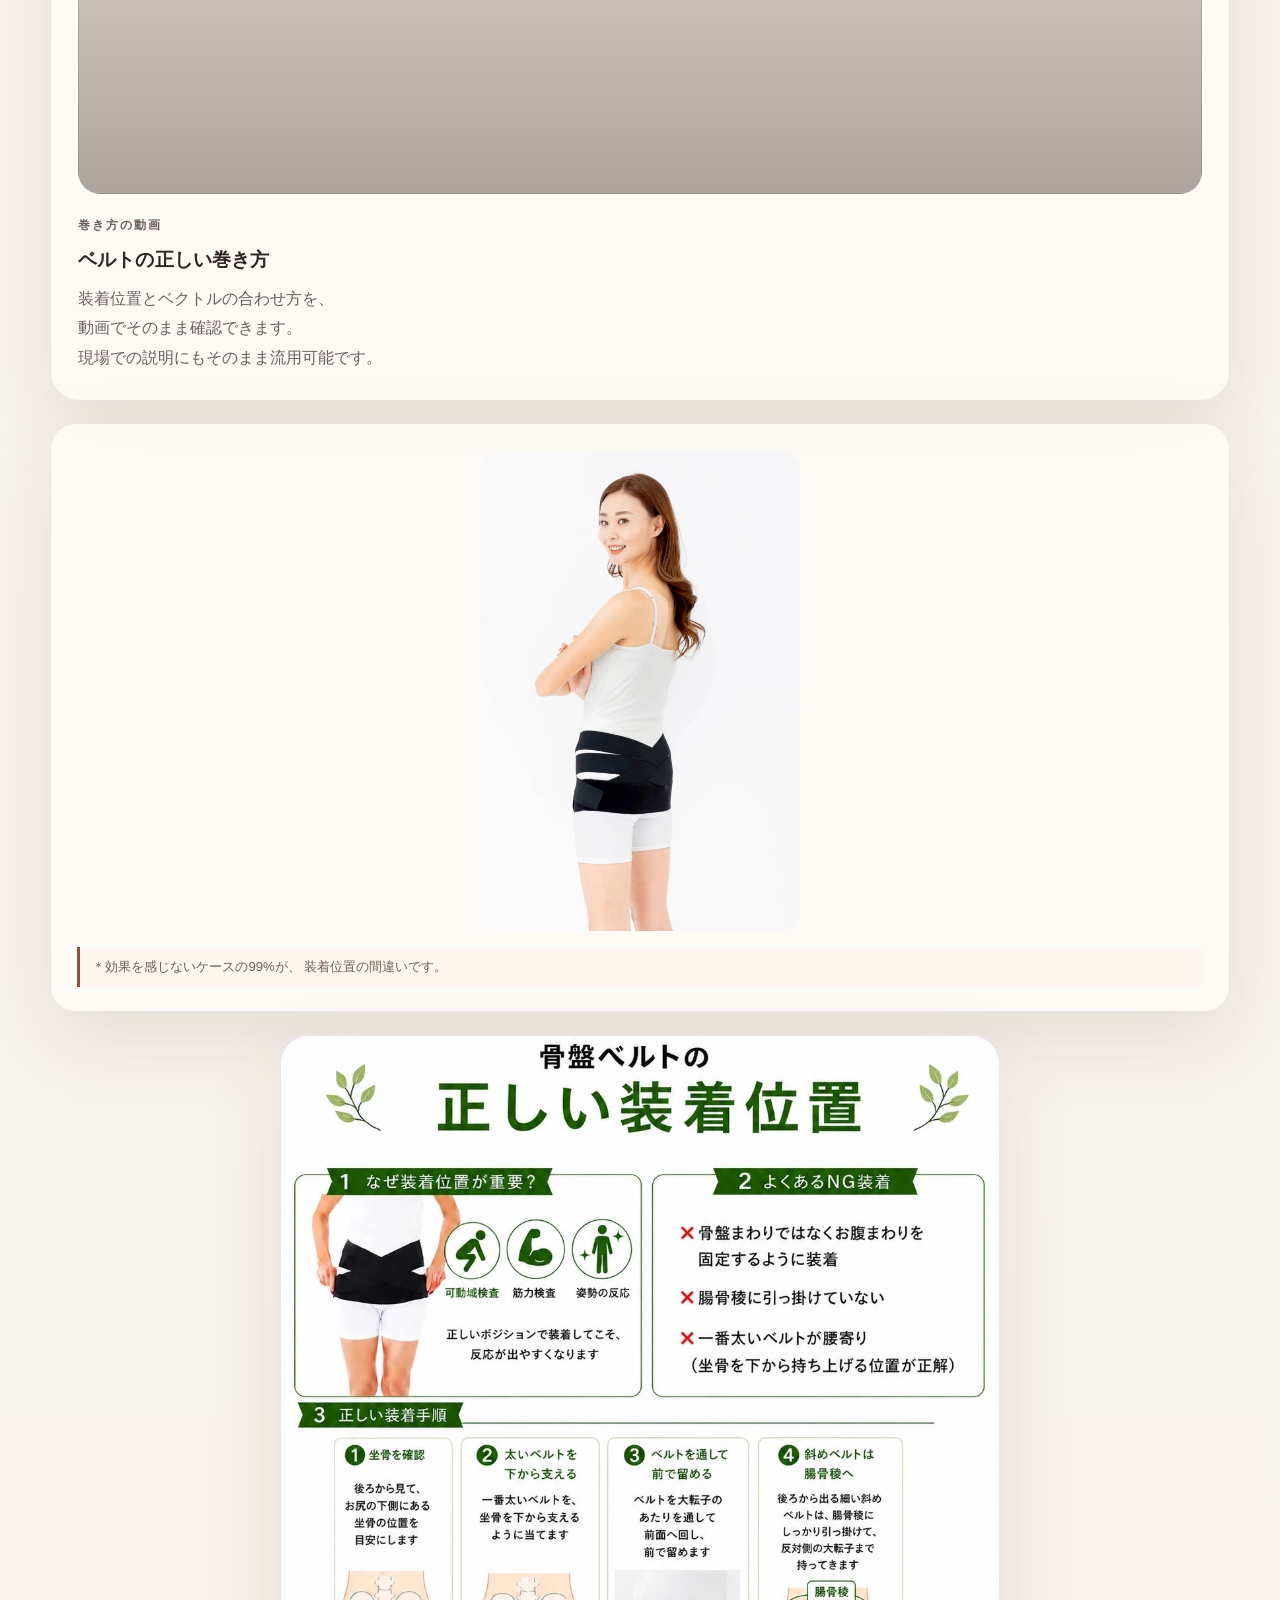
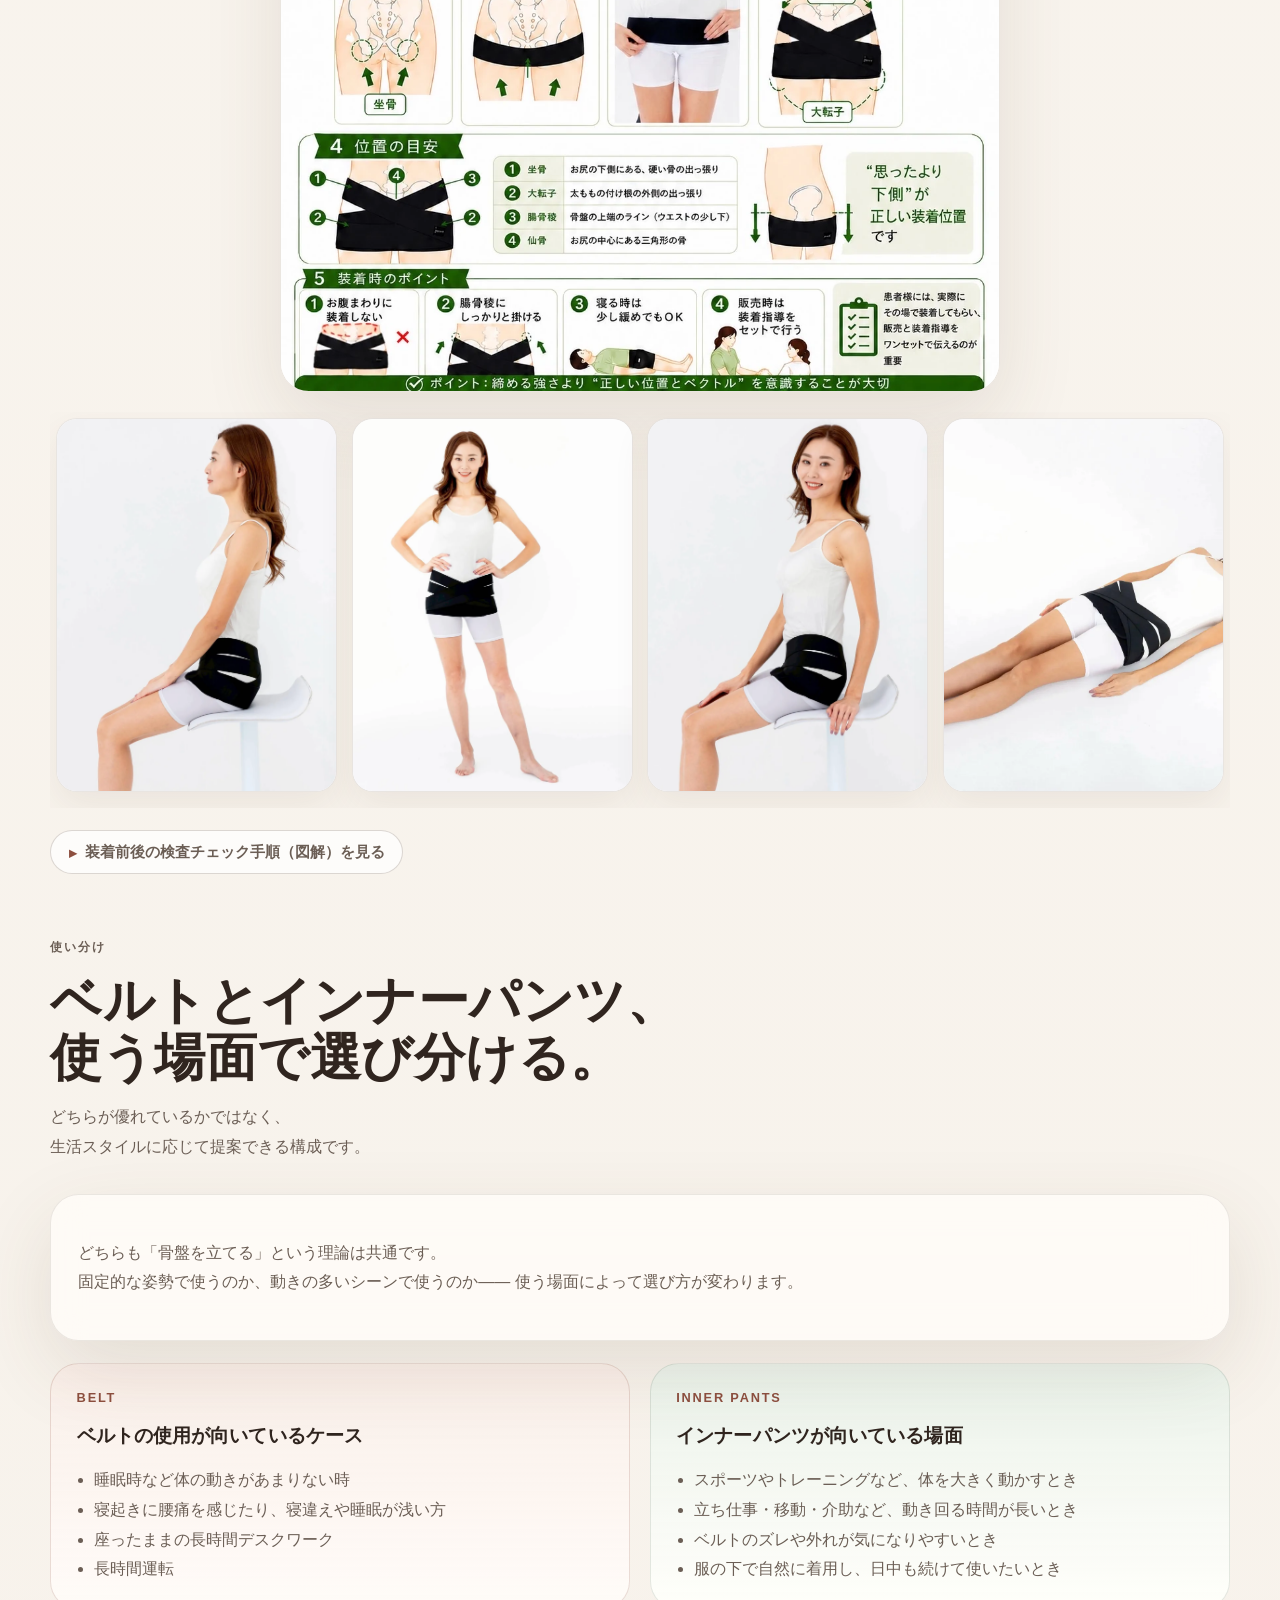
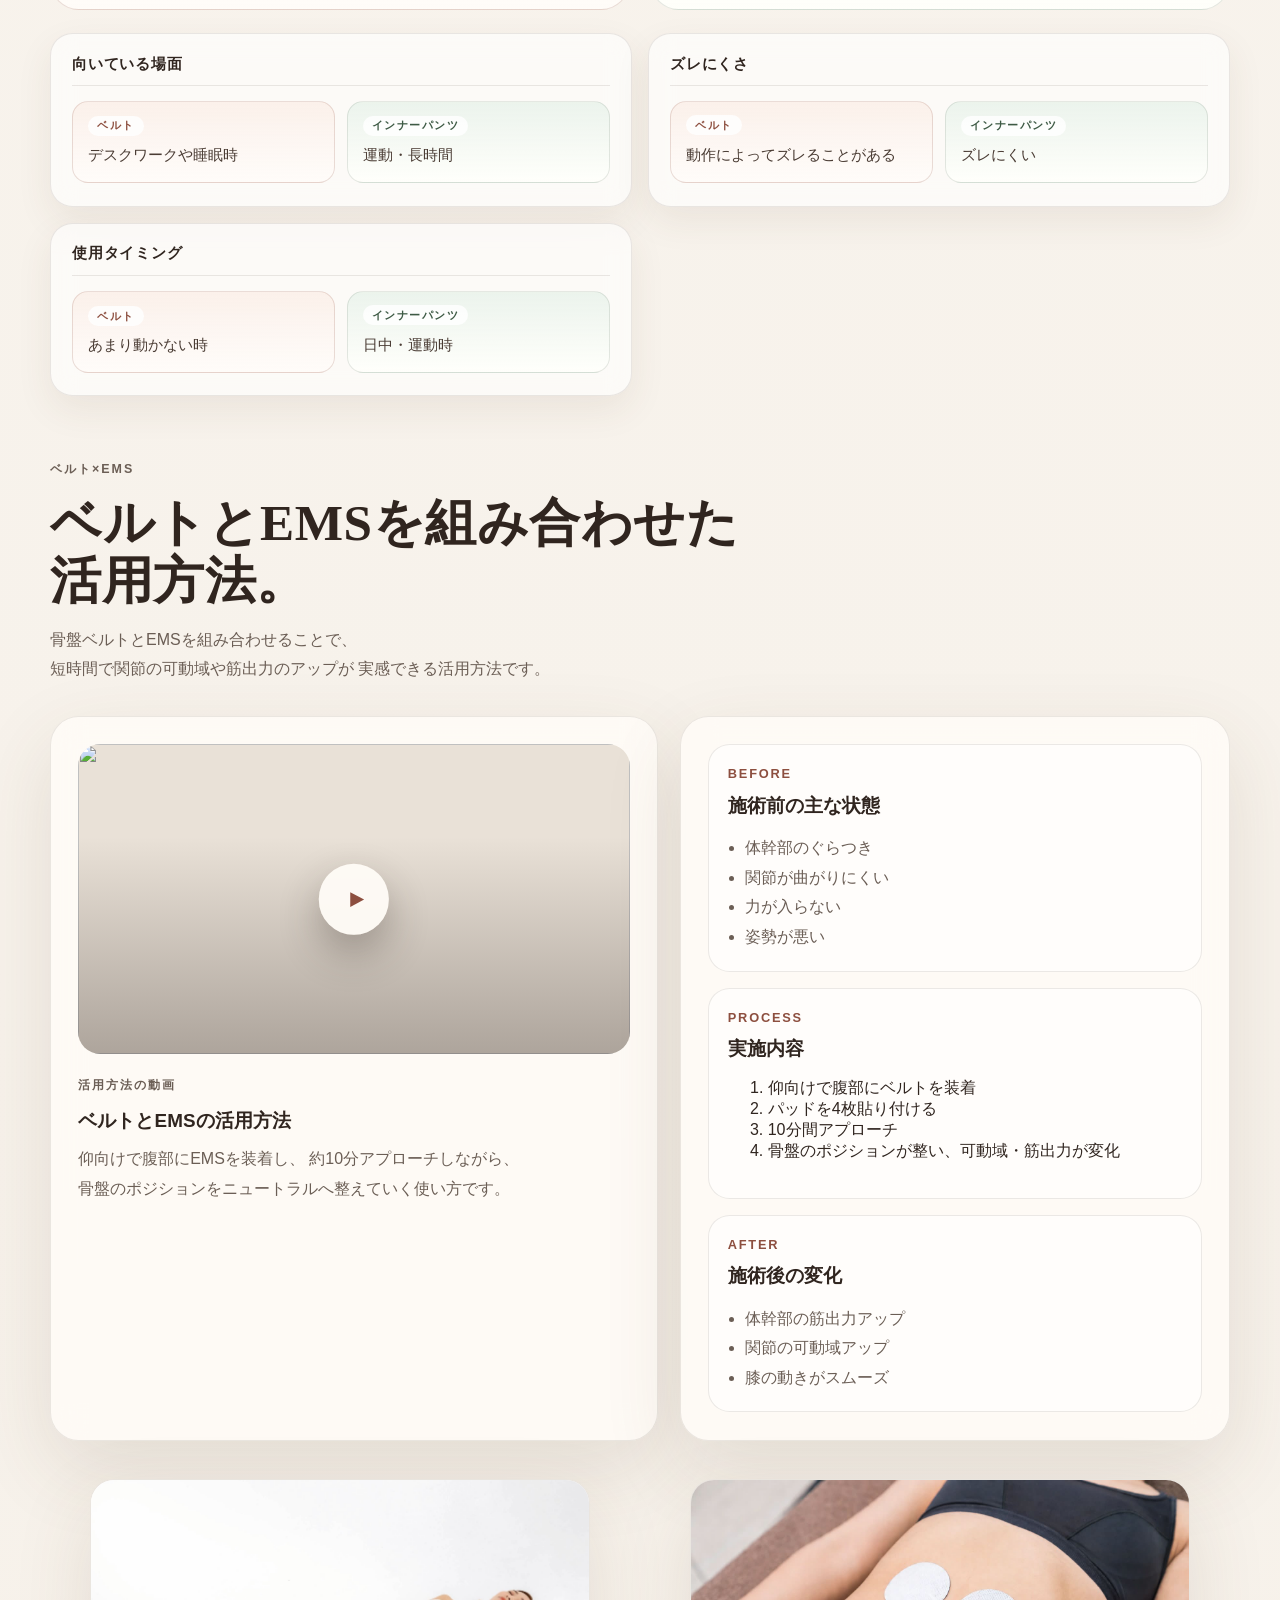
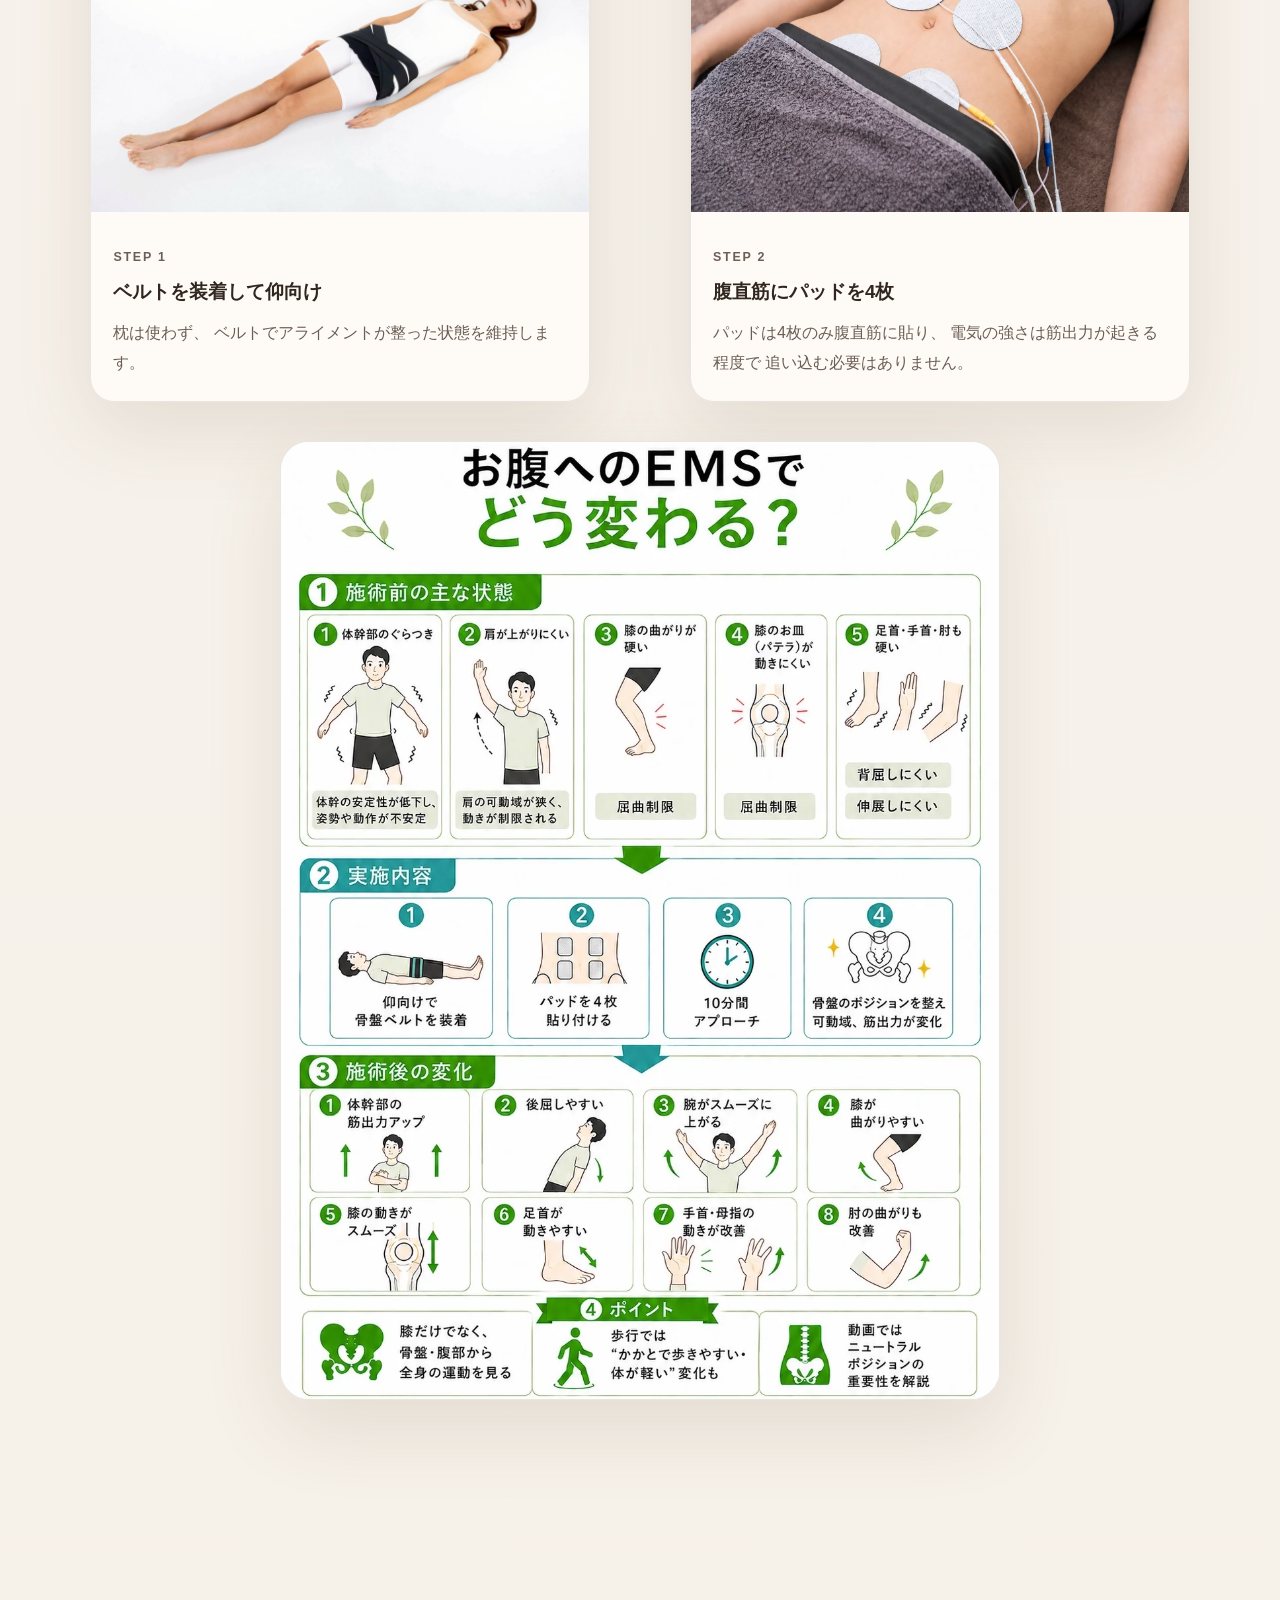
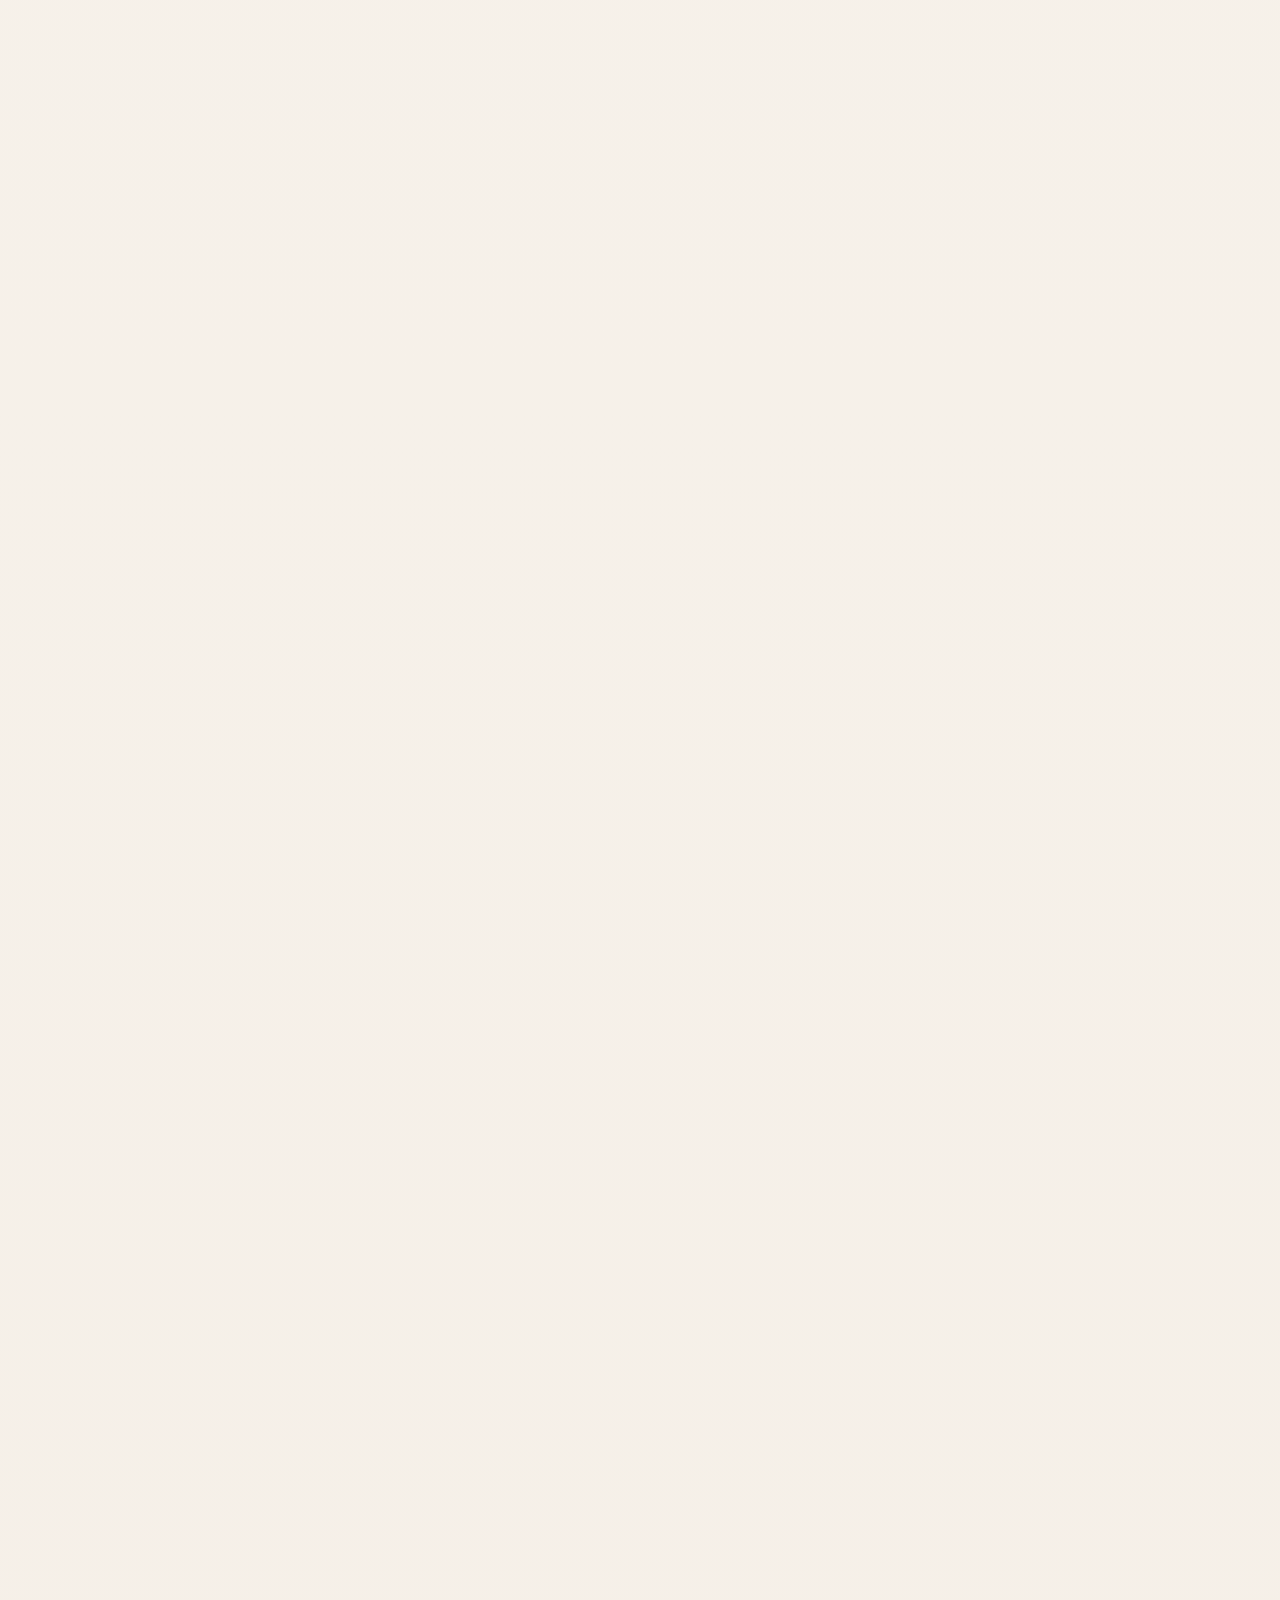
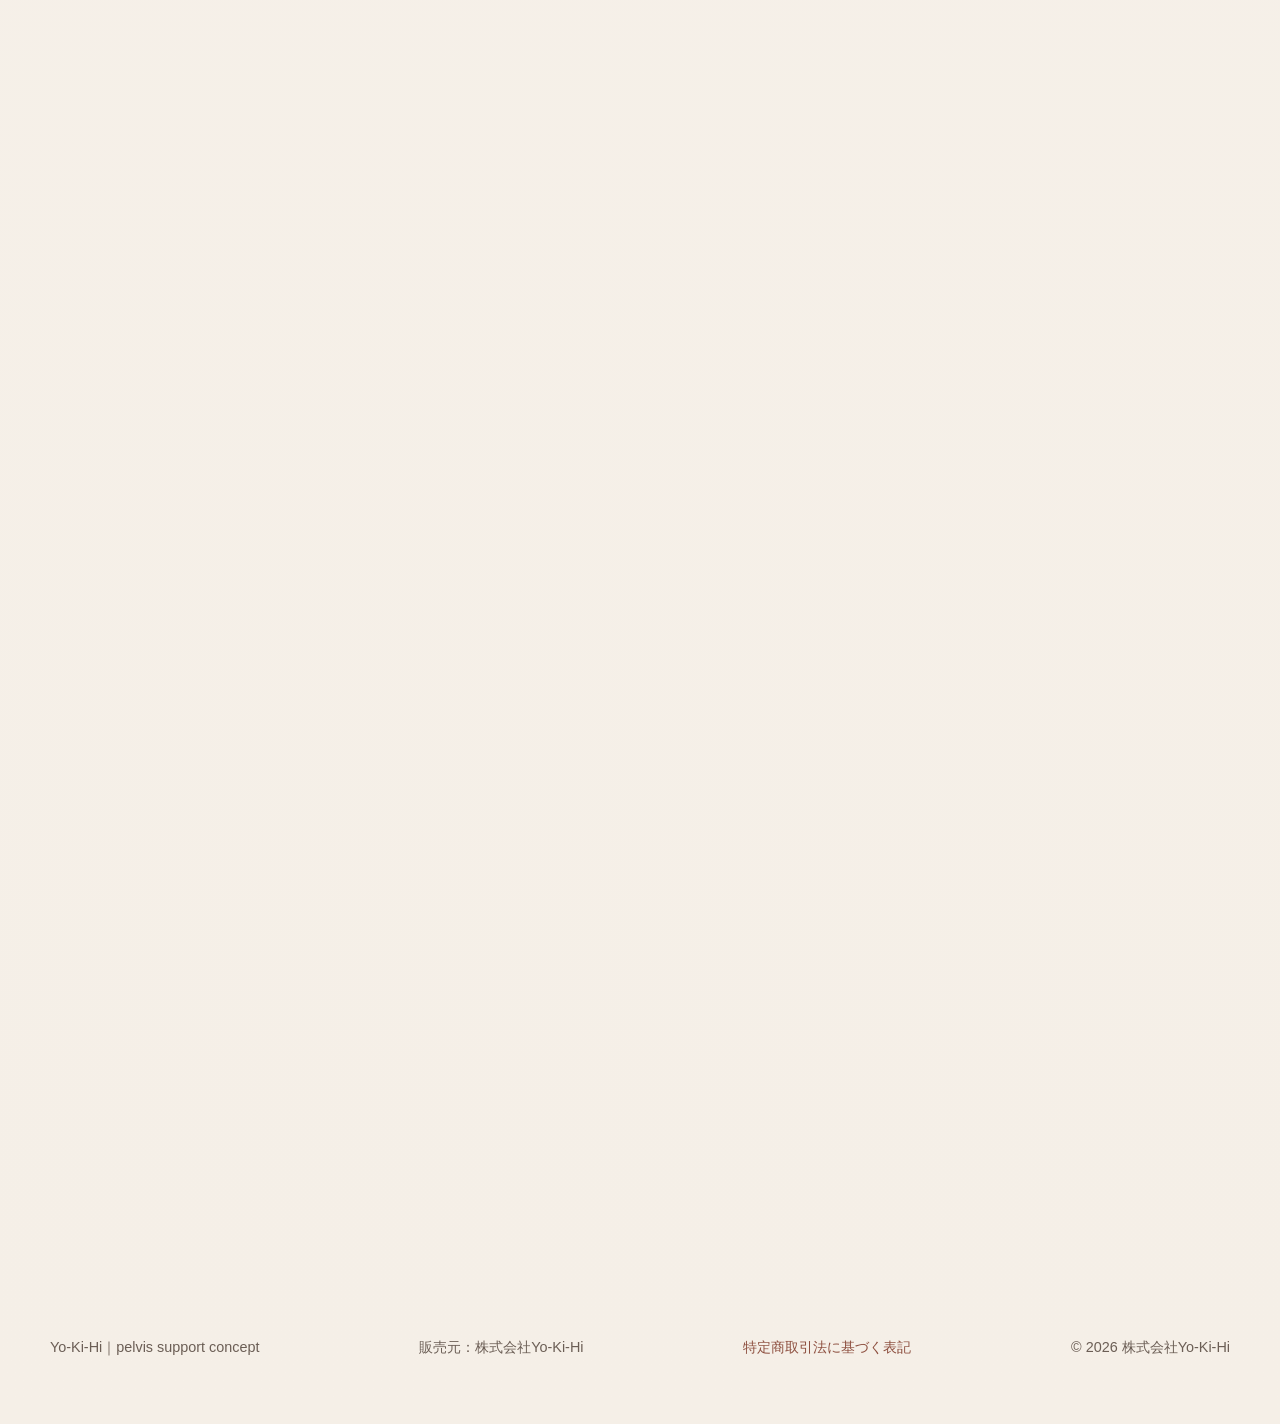
==== commit 336124c4: "fix: #purchase-channels の説明文と「お問い合わせ」注記を撤去 - 「ご導入の区分によって…」のリード文を削除 - 「※ どの区分に該当するかご不明な場合は…」の channel" ====
--- a/index.html
+++ b/index.html
@@ -16,7 +16,7 @@
     <meta property="og:description" content="整骨院・整体院・治療院・サロン向け。理論・検査・装着・EMS・使い分けまでを1ページで集約した導入支援サイト。" />
     <meta property="og:type" content="website" />
     <meta property="og:url" content="https://productlp.yo-ki-hi.co.jp/" />
-    <meta property="og:image" content="https://productlp.yo-ki-hi.co.jp/assets/og-image.jpg?v=20260516b" />
+    <meta property="og:image" content="https://productlp.yo-ki-hi.co.jp/assets/og-image.jpg?v=20260516c" />
     <meta property="og:image:type" content="image/jpeg" />
     <meta property="og:image:width" content="1200" />
     <meta property="og:image:height" content="630" />
@@ -28,7 +28,7 @@
     <meta name="twitter:card" content="summary_large_image" />
     <meta name="twitter:title" content="Yo-Ki-Hi｜骨盤を立てる、姿勢の起点を整える。" />
     <meta name="twitter:description" content="整骨院・整体院・治療院・サロン向けの導入支援サイト。理論／検査／装着／EMS／使い分けを1ページで。" />
-    <meta name="twitter:image" content="https://productlp.yo-ki-hi.co.jp/assets/og-image.jpg?v=20260516b" />
+    <meta name="twitter:image" content="https://productlp.yo-ki-hi.co.jp/assets/og-image.jpg?v=20260516c" />
     <meta name="twitter:image:alt" content="Yo-Ki-Hi 骨盤ベルトとインナーパンツの着用イメージ" />
 
     <!-- 本番デプロイ時はドメインを実値に置換してください（OGP/Twitter/canonical 4 メタの URL） -->
@@ -36,7 +36,7 @@
     <link rel="icon" type="image/svg+xml" href="./assets/favicon.svg" />
     <link rel="preconnect" href="https://www.youtube-nocookie.com" />
     <link rel="preconnect" href="https://i.ytimg.com" />
-    <link rel="stylesheet" href="./style.css?v=20260516b" />
+    <link rel="stylesheet" href="./style.css?v=20260516c" />
     <link rel="manifest" href="./manifest.webmanifest" />
 
     <script type="application/ld+json">
@@ -48,7 +48,7 @@
           "@id": "https://productlp.yo-ki-hi.co.jp/#org",
           "name": "Yo-Ki-Hi",
           "url": "https://productlp.yo-ki-hi.co.jp/",
-          "logo": "https://productlp.yo-ki-hi.co.jp/assets/og-image.jpg?v=20260516b",
+          "logo": "https://productlp.yo-ki-hi.co.jp/assets/og-image.jpg?v=20260516c",
           "description": "整骨院・整体院・治療院・サロン向け、骨盤ベルト／インナーパンツの導入支援。"
         },
         {
@@ -65,7 +65,7 @@
           "category": "骨盤ベルト",
           "description": "骨盤を立てて姿勢の起点を整える、施術後・日常向けの骨盤ベルト。",
           "brand": { "@id": "https://productlp.yo-ki-hi.co.jp/#org" },
-          "image": "https://productlp.yo-ki-hi.co.jp/assets/og-image.jpg?v=20260516b"
+          "image": "https://productlp.yo-ki-hi.co.jp/assets/og-image.jpg?v=20260516c"
         },
         {
           "@type": "Product",
@@ -73,7 +73,7 @@
           "category": "骨盤サポートインナー",
           "description": "ズレにくく、運動・長時間使用に向く骨盤サポートインナーパンツ。",
           "brand": { "@id": "https://productlp.yo-ki-hi.co.jp/#org" },
-          "image": "https://productlp.yo-ki-hi.co.jp/assets/og-image.jpg?v=20260516b"
+          "image": "https://productlp.yo-ki-hi.co.jp/assets/og-image.jpg?v=20260516c"
         }
       ]
     }
@@ -347,7 +347,7 @@
 
           <figure class="inspection-poster card-surface">
             <img
-              src="./assets/inspection-overview.webp?v=20260516b"
+              src="./assets/inspection-overview.webp?v=20260516c"
               alt="骨盤検査の方法を1枚にまとめた図解。腰（回旋・屈曲・伸展）、首（回旋・伸展）、肩（外転・屈曲）、筋出力（体の前で行う検査・体の後ろで行う検査）の順に、可動域と筋出力の2軸で『ビフォー・アフター』を評価する手順をまとめている。"
               loading="lazy"
             />
@@ -465,7 +465,7 @@
 
           <figure class="wearing-poster card-surface">
             <img
-              src="./assets/wearing-overview.webp?v=20260516b"
+              src="./assets/wearing-overview.webp?v=20260516c"
               alt="骨盤ベルトの正しい装着位置と、装着時のポイントを1枚にまとめた図解"
               loading="lazy"
             />
@@ -716,7 +716,7 @@
 
           <figure class="ems-figure card-surface">
             <img
-              src="./assets/ems-overview.webp?v=20260516b"
+              src="./assets/ems-overview.webp?v=20260516c"
               alt="ベルトとEMSを組み合わせた活用方法を1枚にまとめた図解。施術前後の体の変化や、EMSを当てる位置・ポイントを確認できる。"
               loading="lazy"
             />
@@ -807,10 +807,6 @@
             <div class="section-head compact-head">
               <p class="section-label">購入サイト</p>
               <h3>該当の購入ページへお進みください</h3>
-              <p>
-                ご導入の区分によって購入ページが分かれています。<br class="br-sp-only" />
-                該当するボタンからお進みください。
-              </p>
             </div>
 
             <div class="channel-list">
@@ -843,10 +839,6 @@
               </a>
             </div>
 
-            <p class="channel-note">
-              ※ どの区分に該当するかご不明な場合は、<br class="br-sp-only" />
-              <a class="text-link" href="#contact">お問い合わせ</a>からご相談ください。
-            </p>
           </div>
 
         </section>
@@ -908,6 +900,6 @@
       <svg class="icon" viewBox="0 0 24 24" aria-hidden="true"><path d="M5 12h14"/><polyline points="13 6 19 12 13 18"/></svg>
     </a>
 
-    <script src="./app.js?v=20260516b" defer></script>
+    <script src="./app.js?v=20260516c" defer></script>
   </body>
 </html>
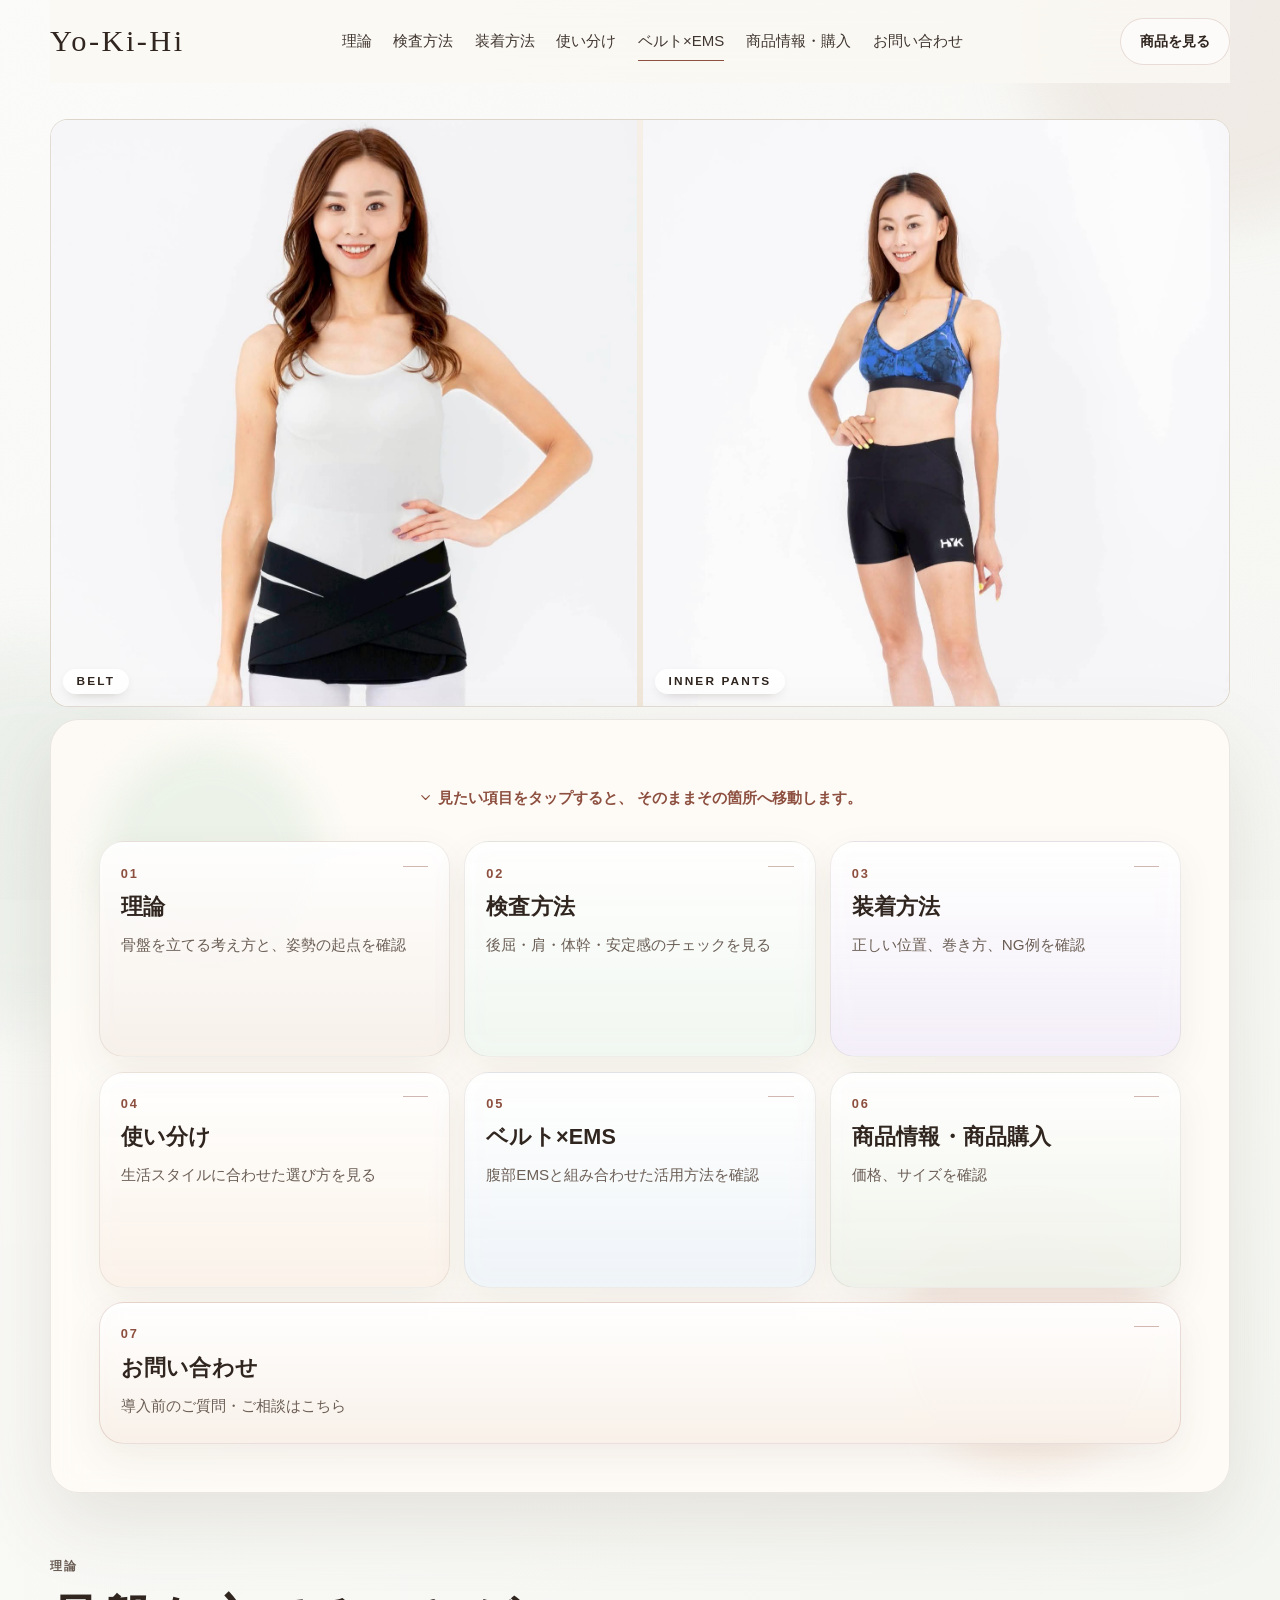
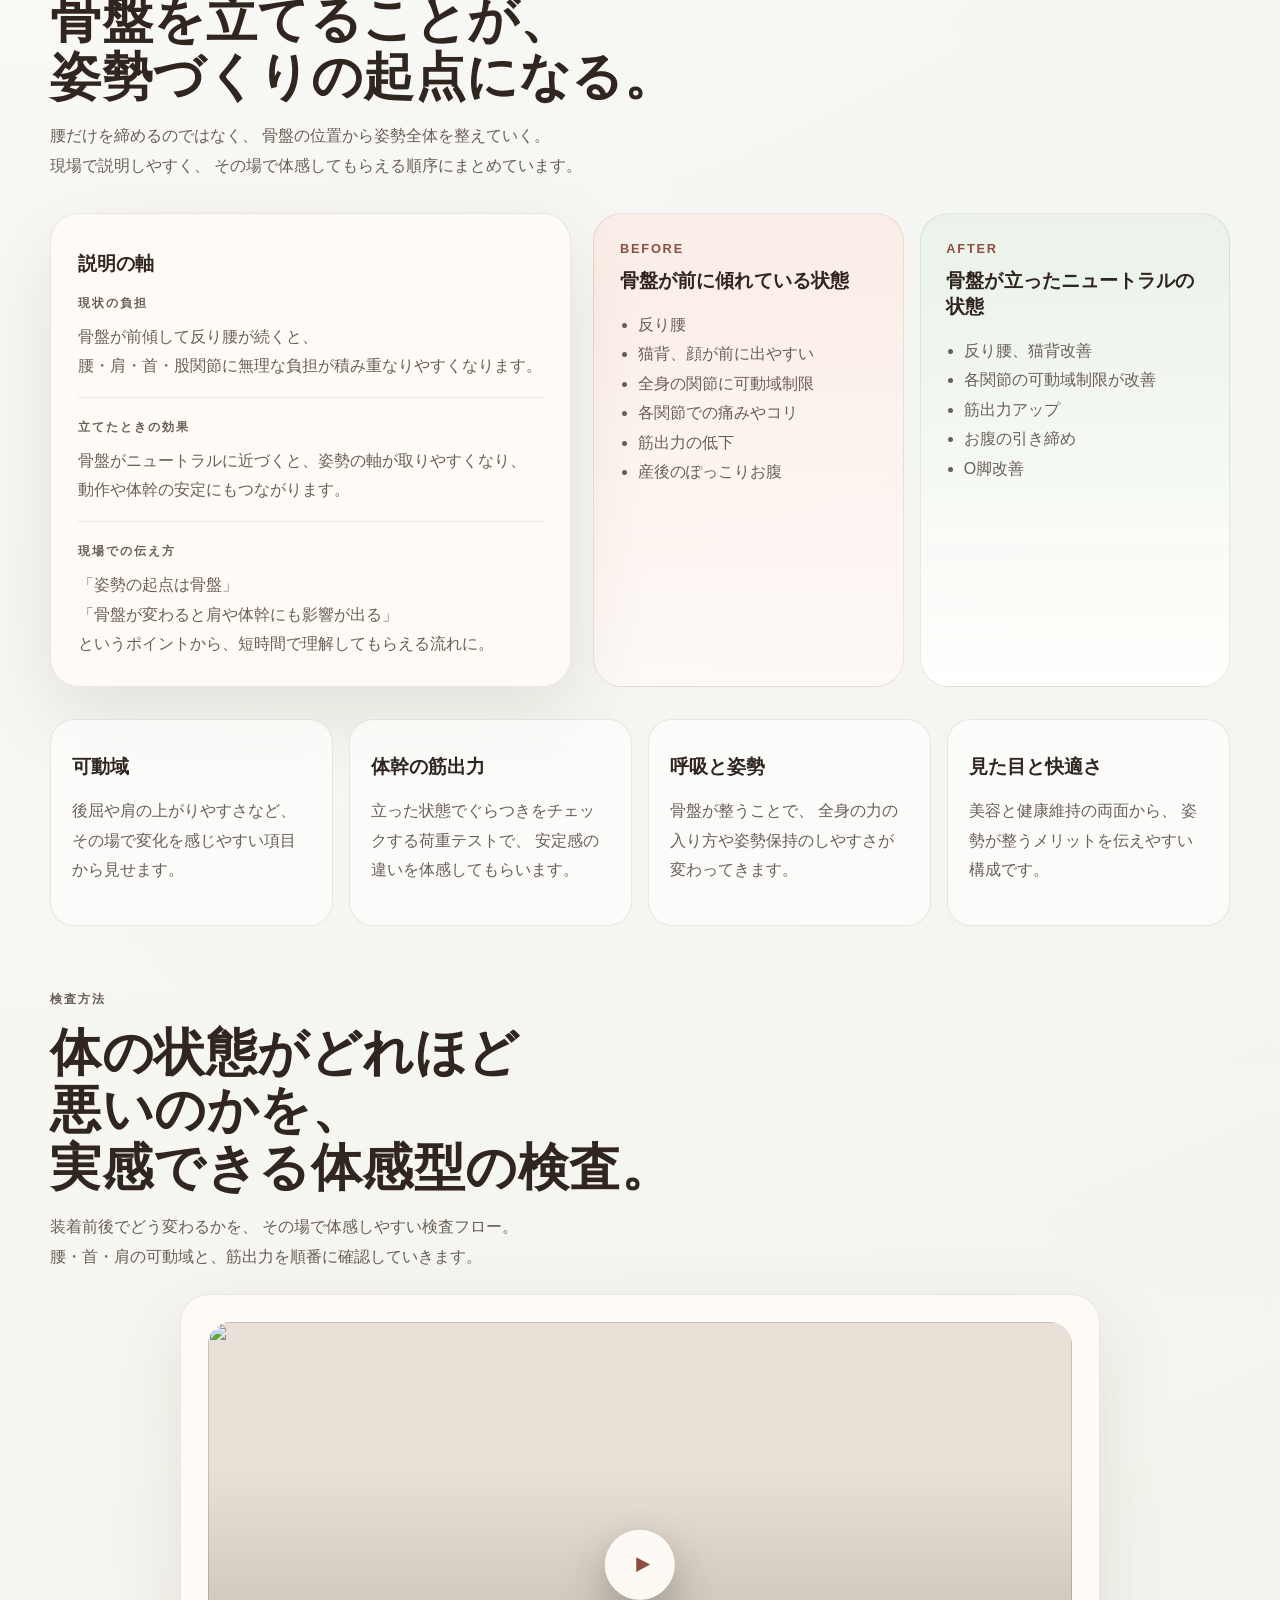
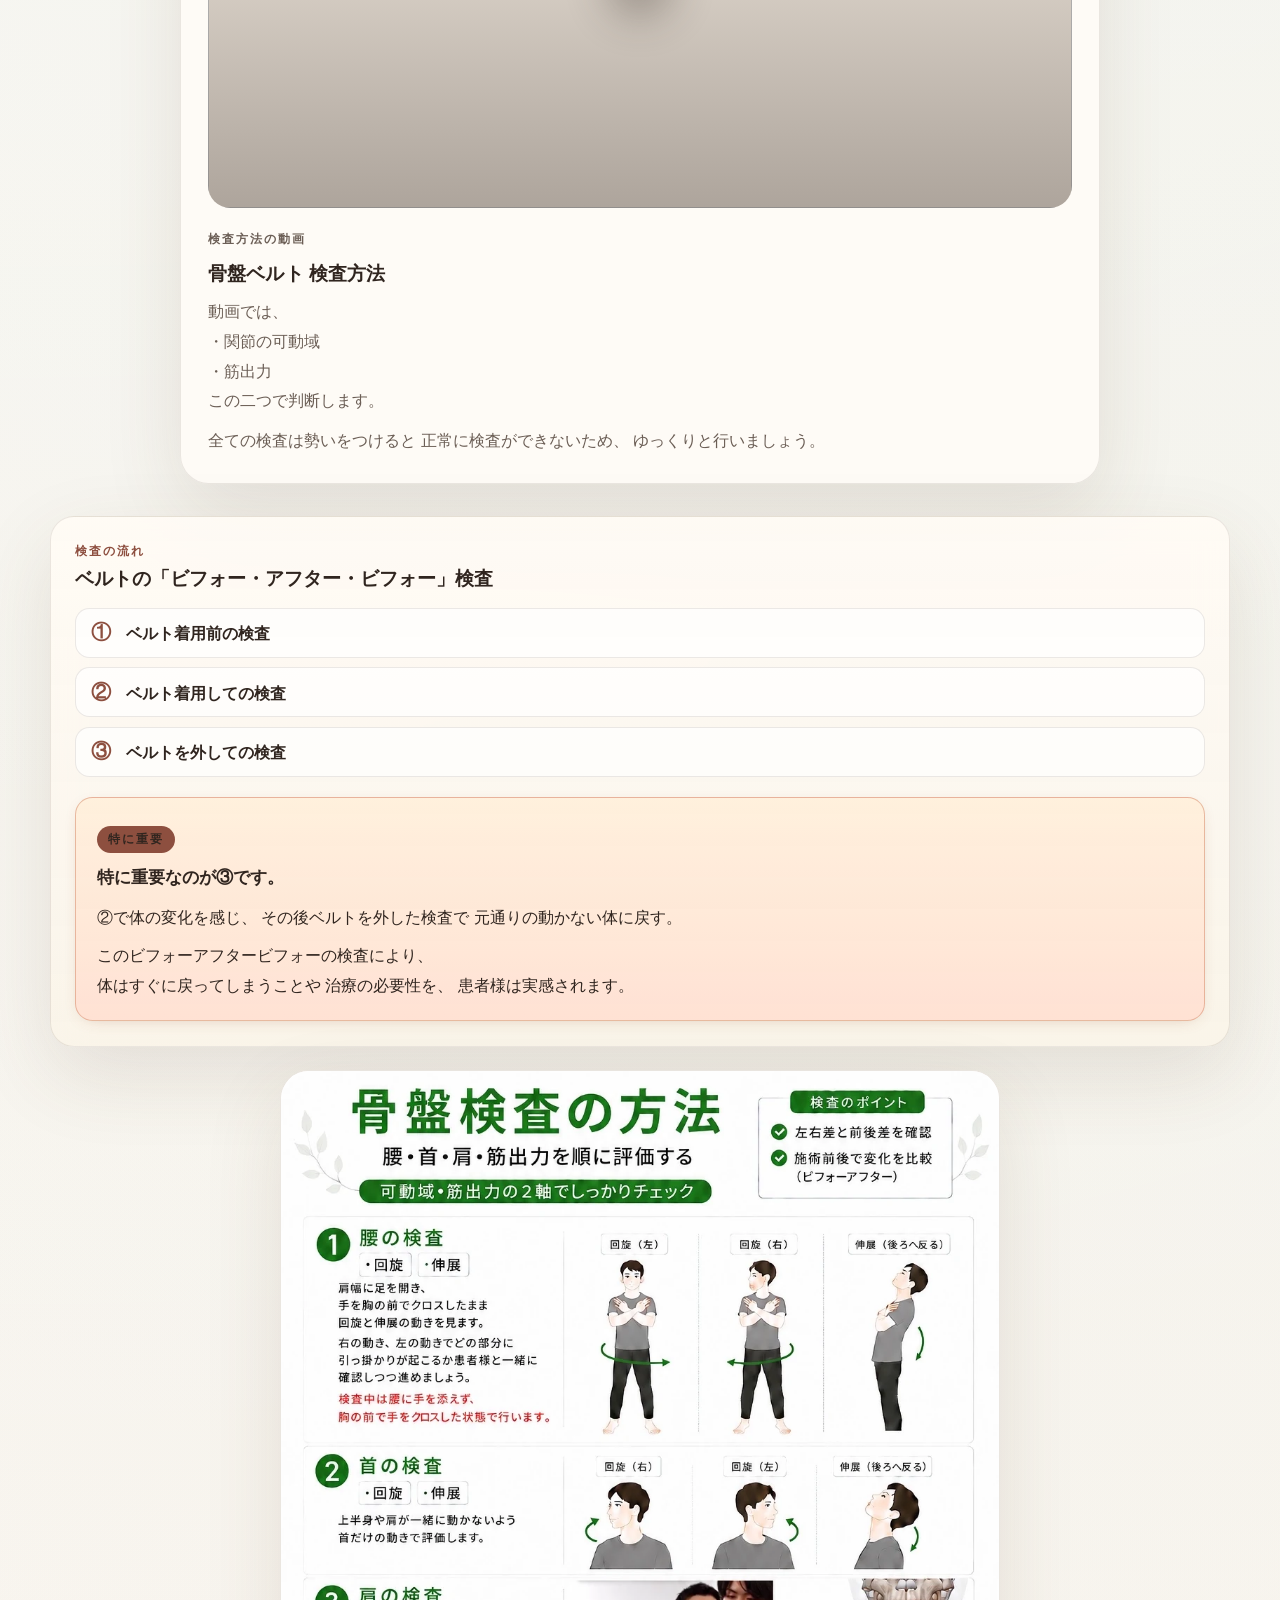
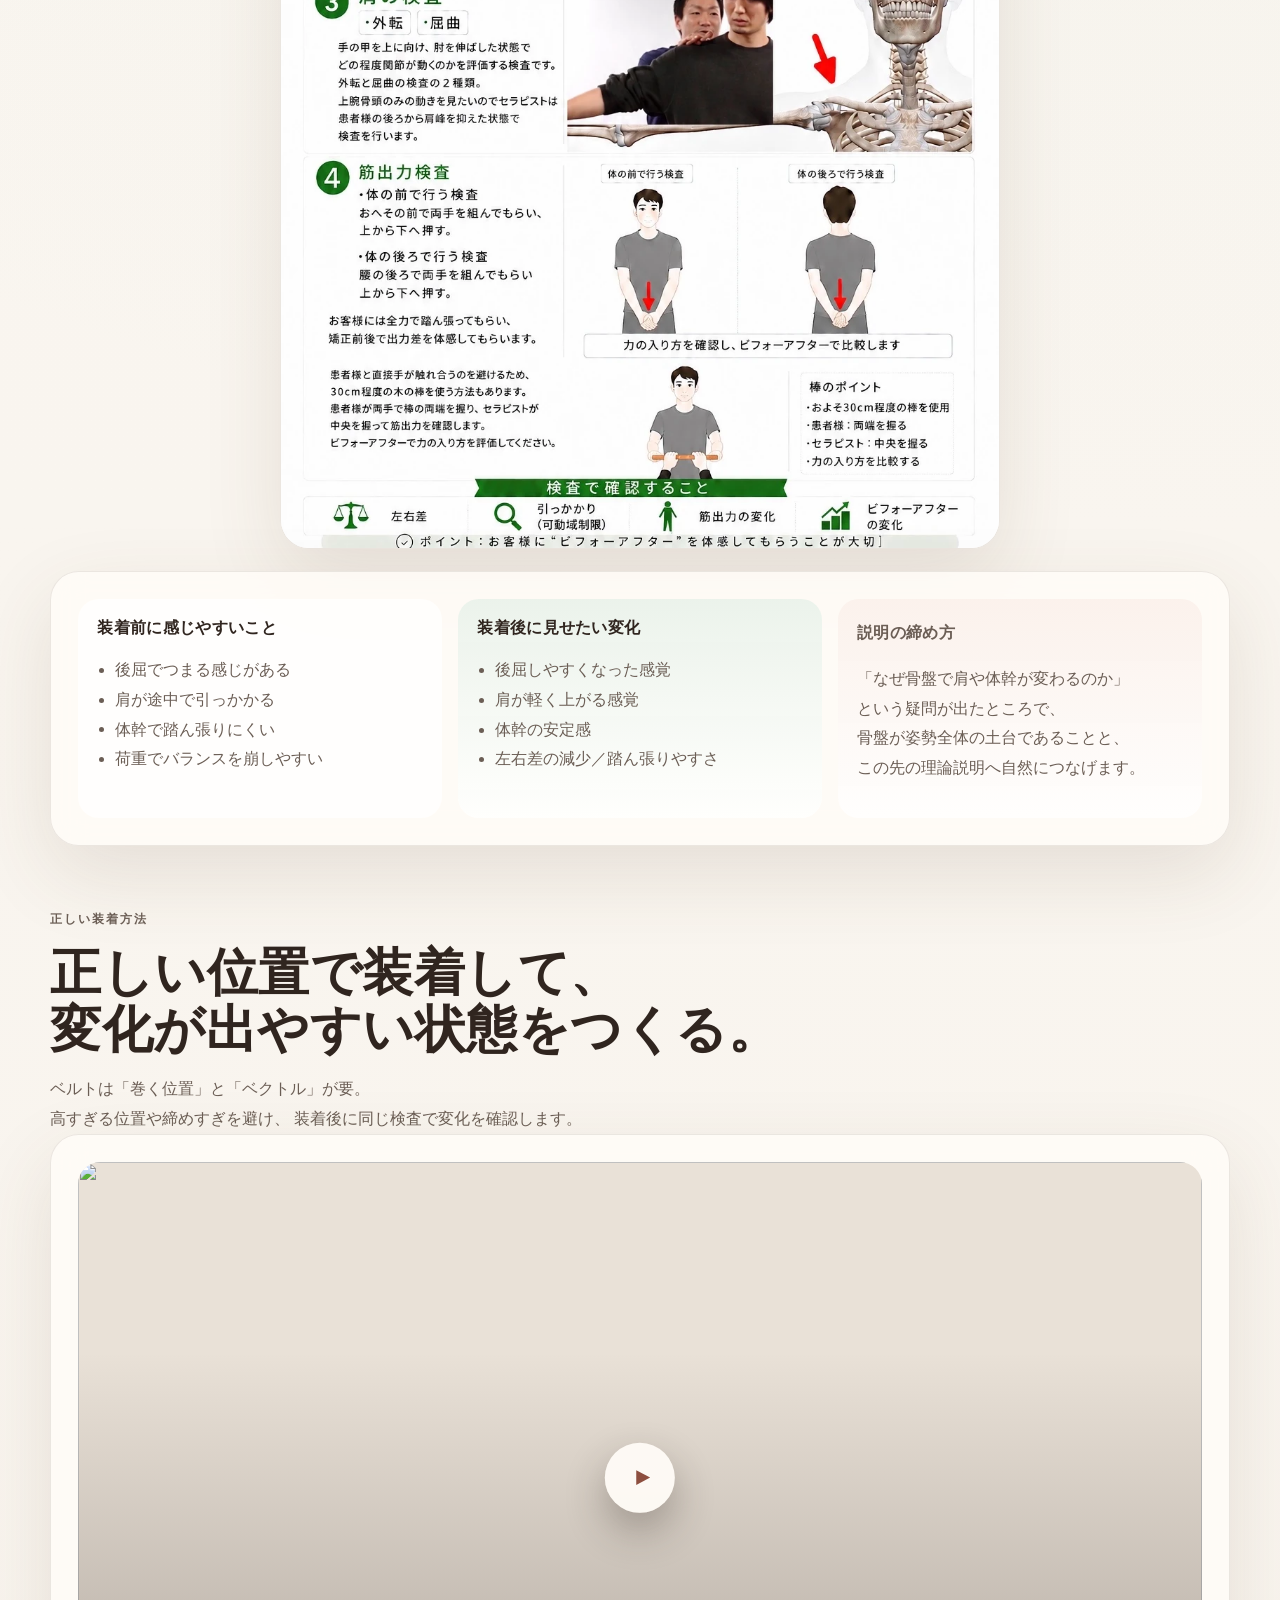
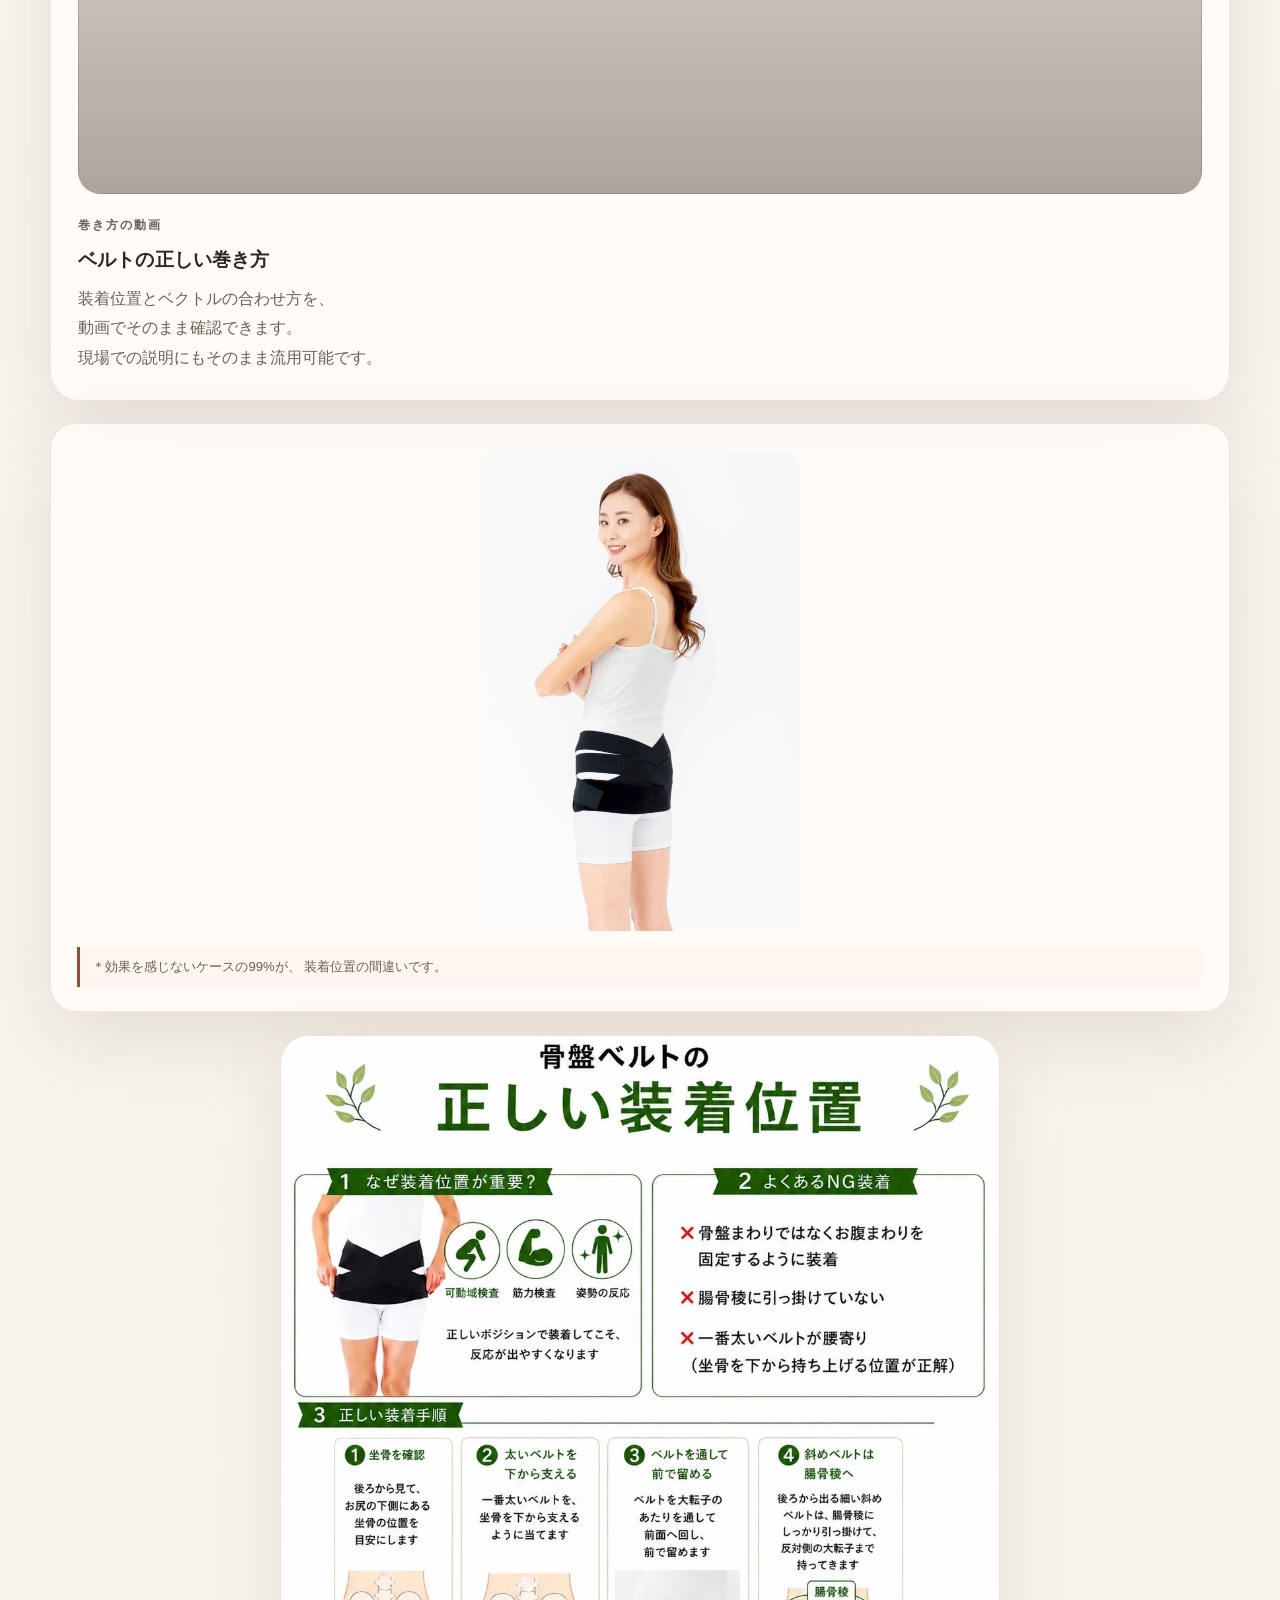
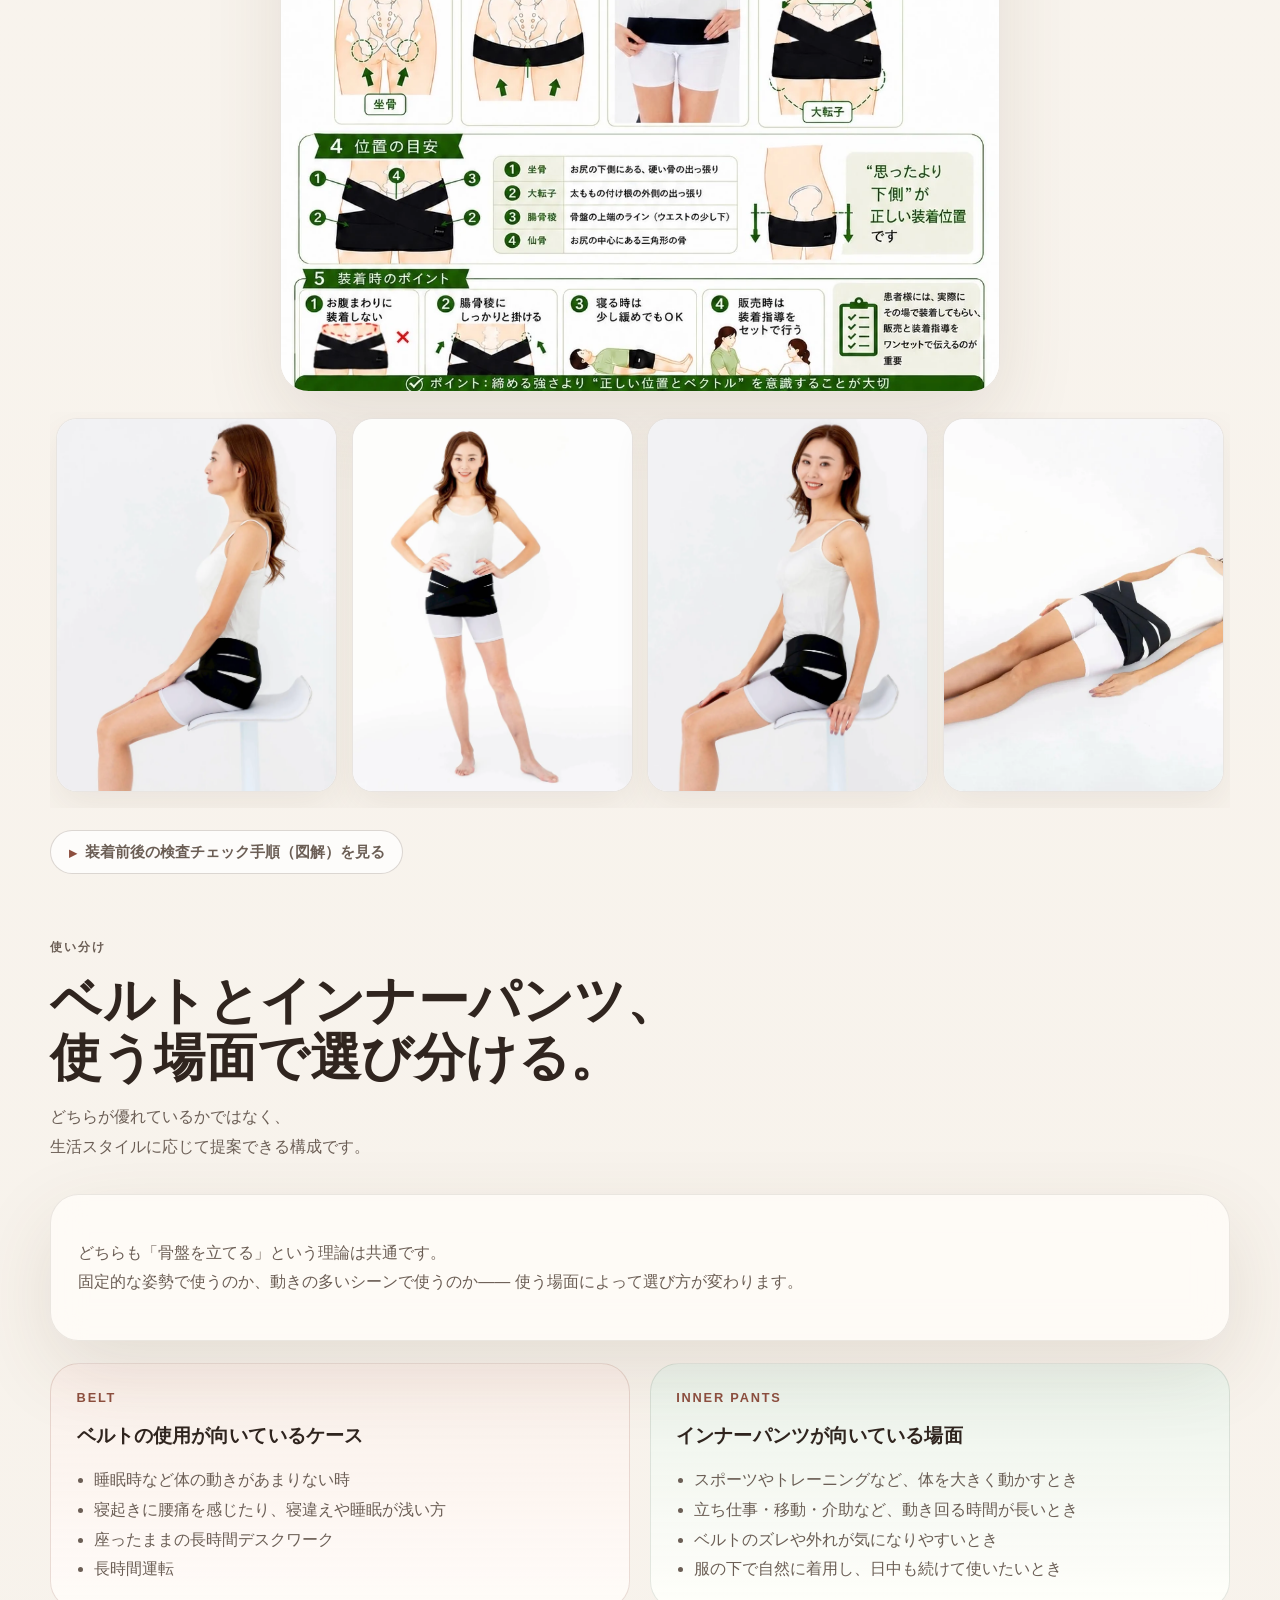
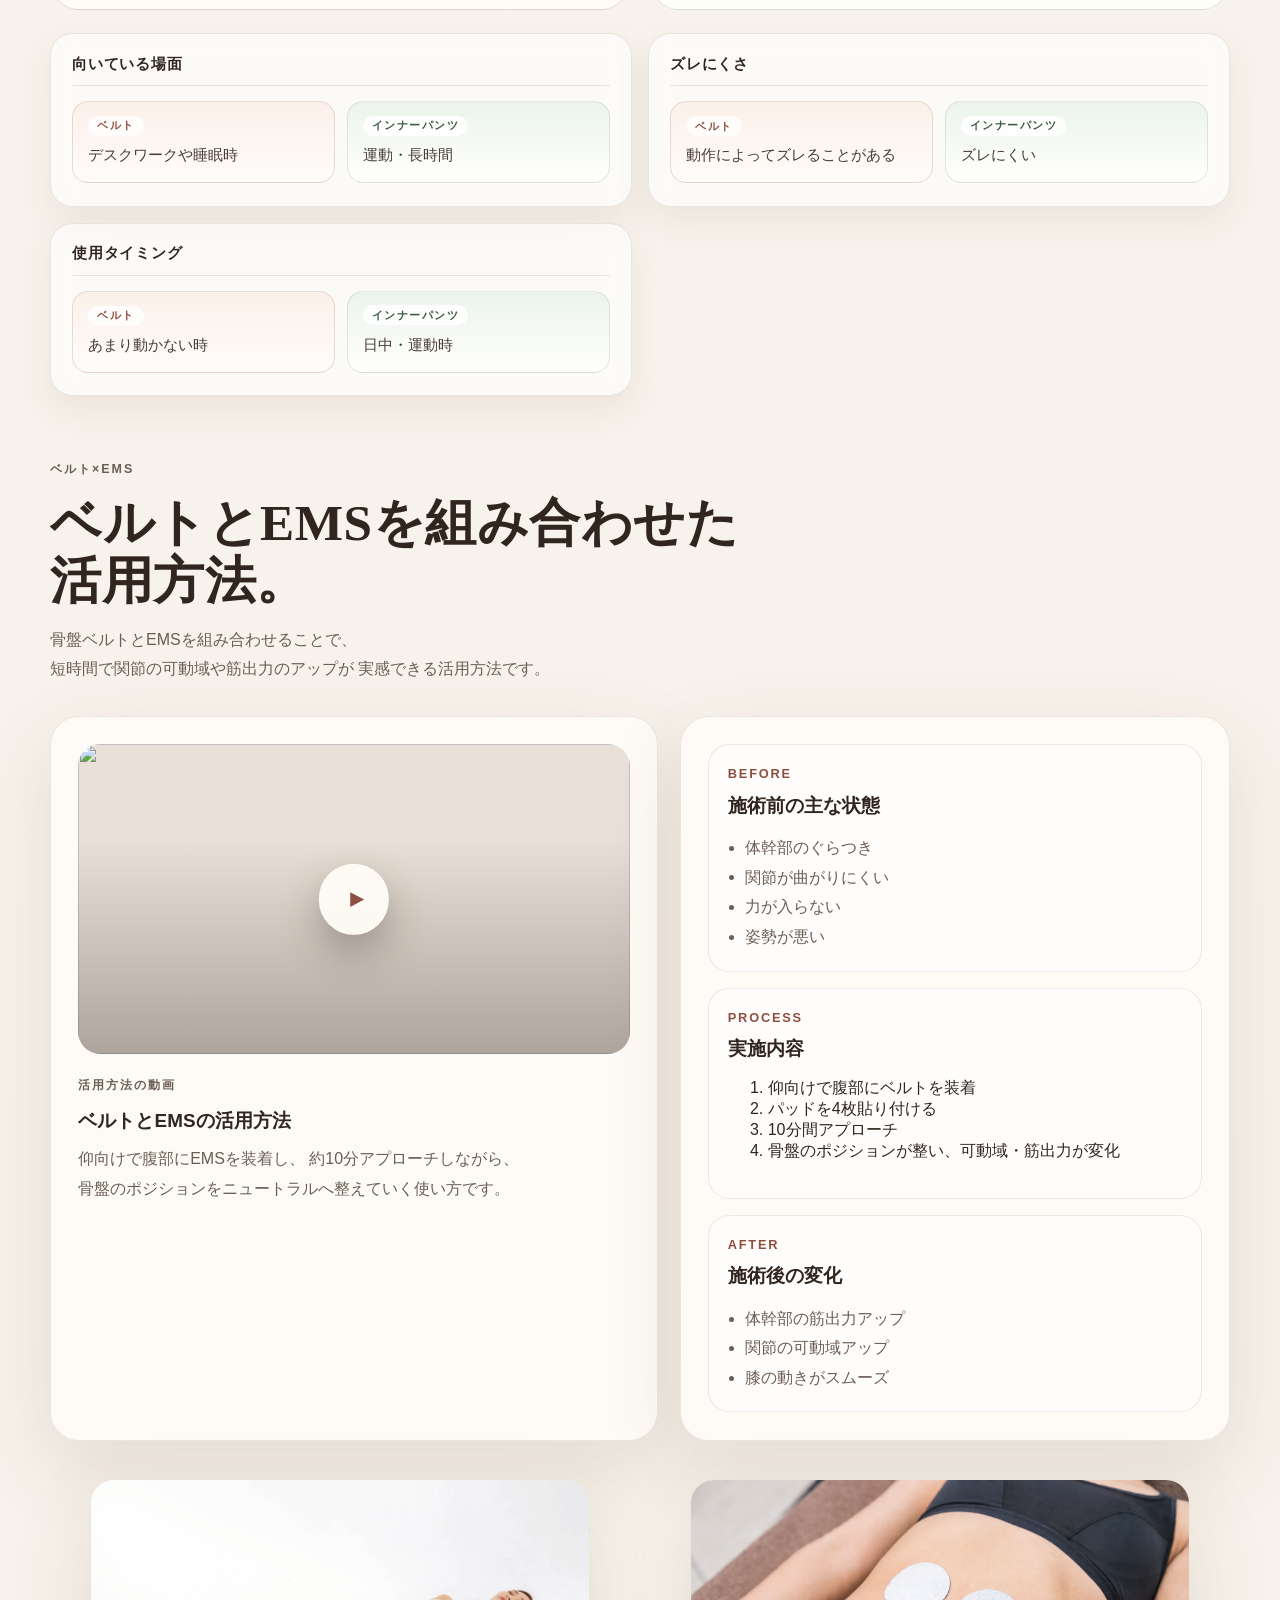
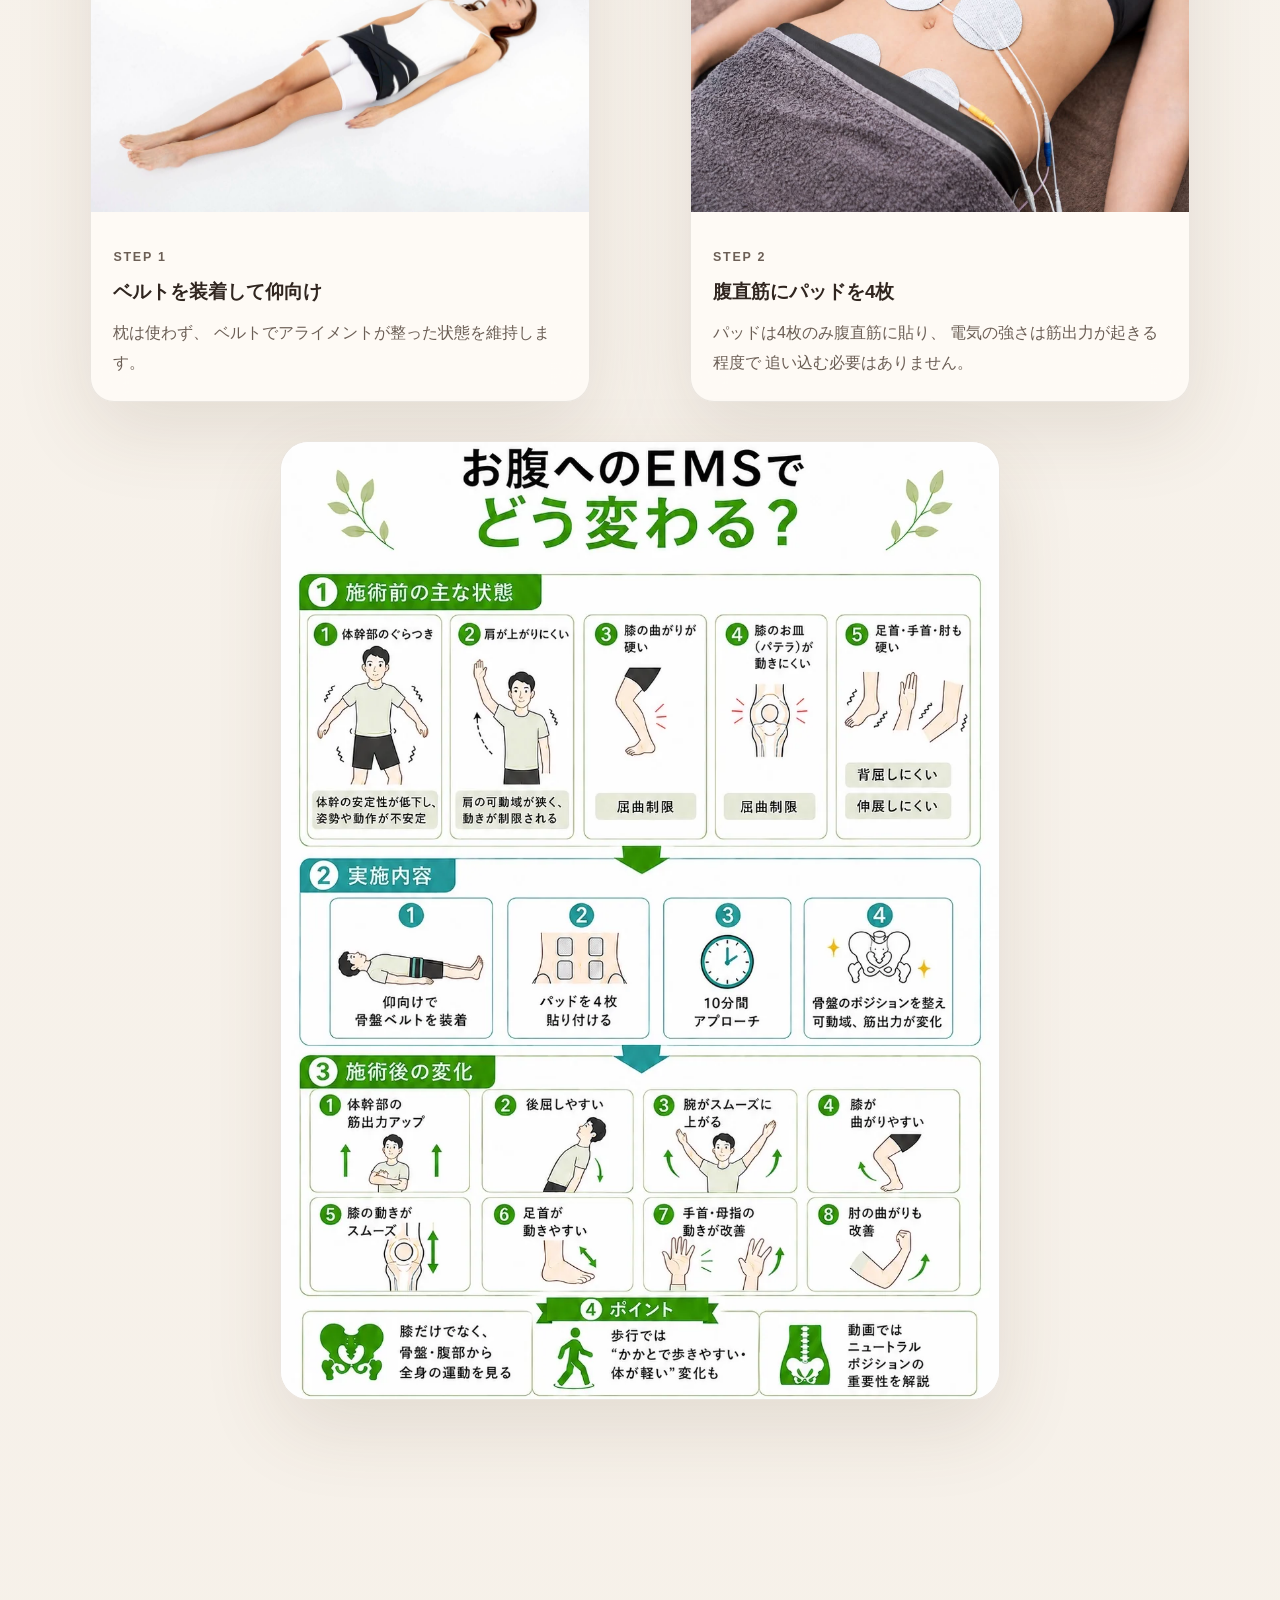
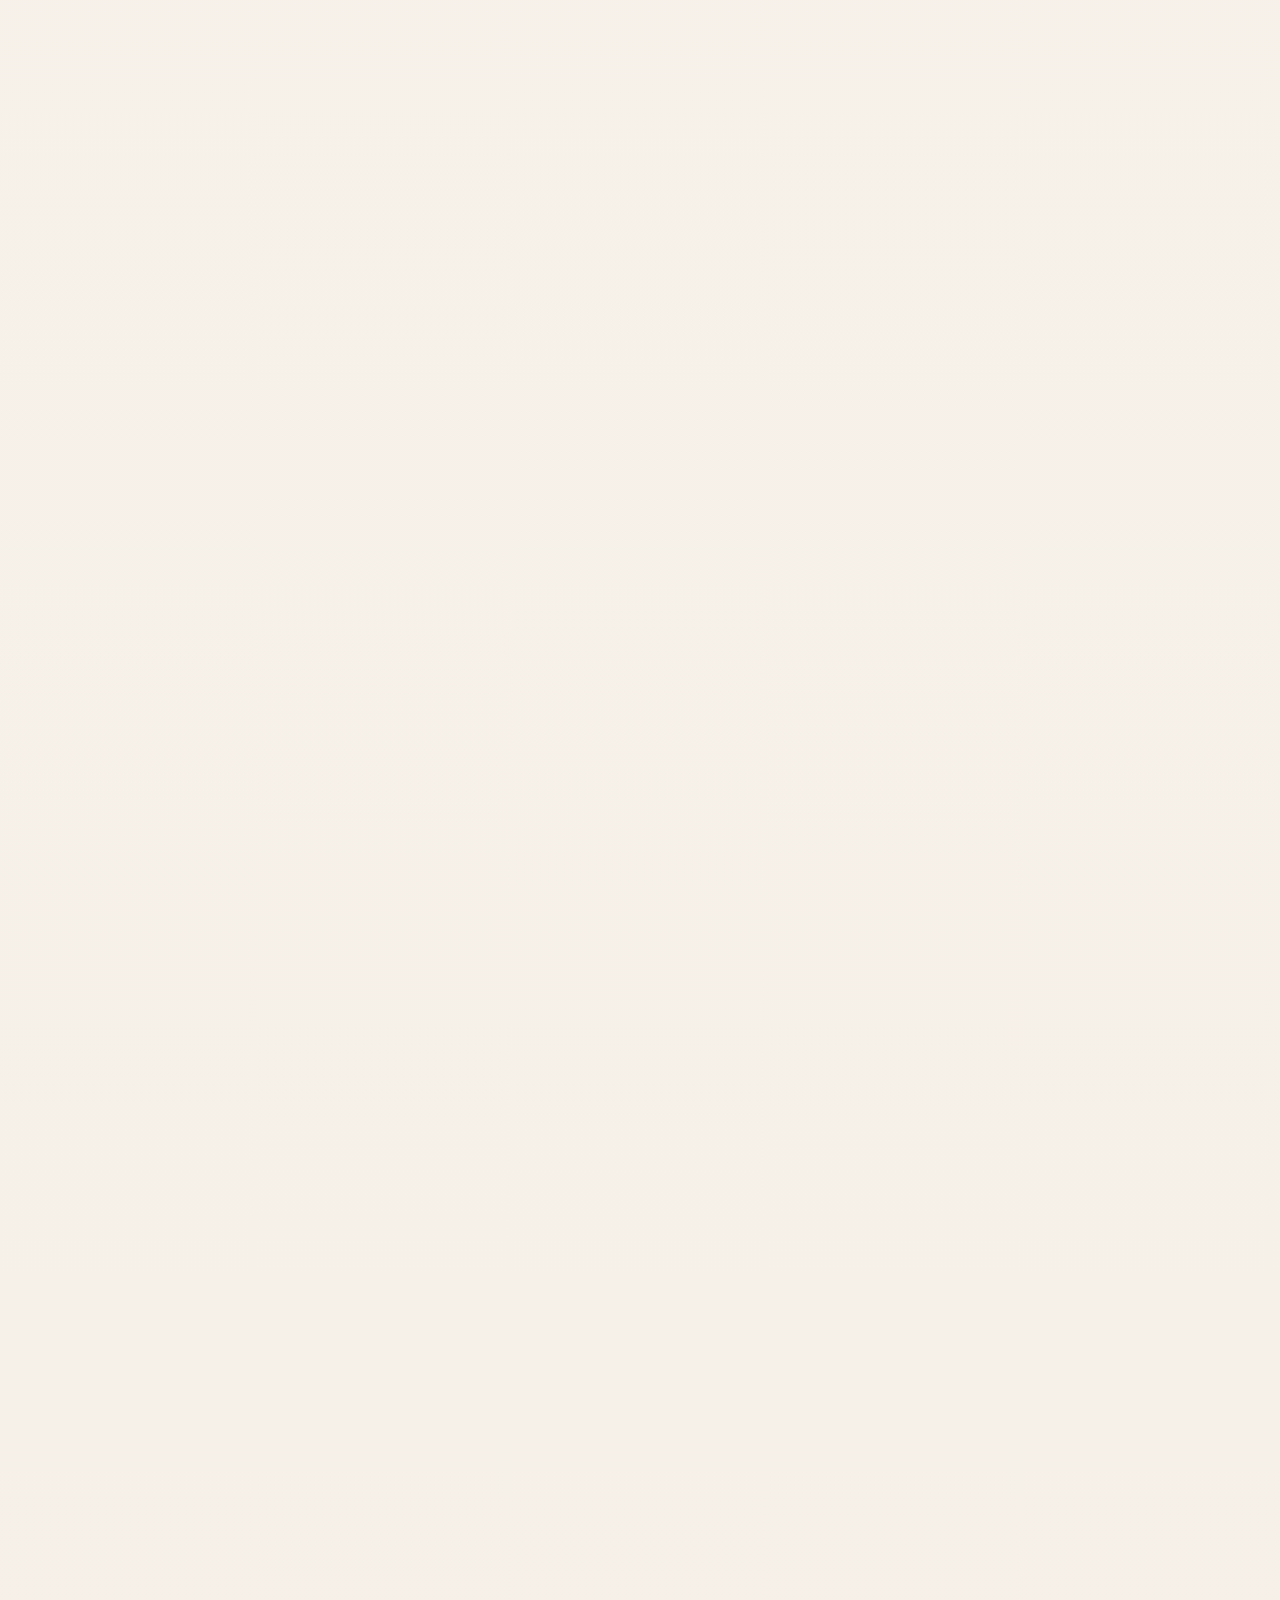
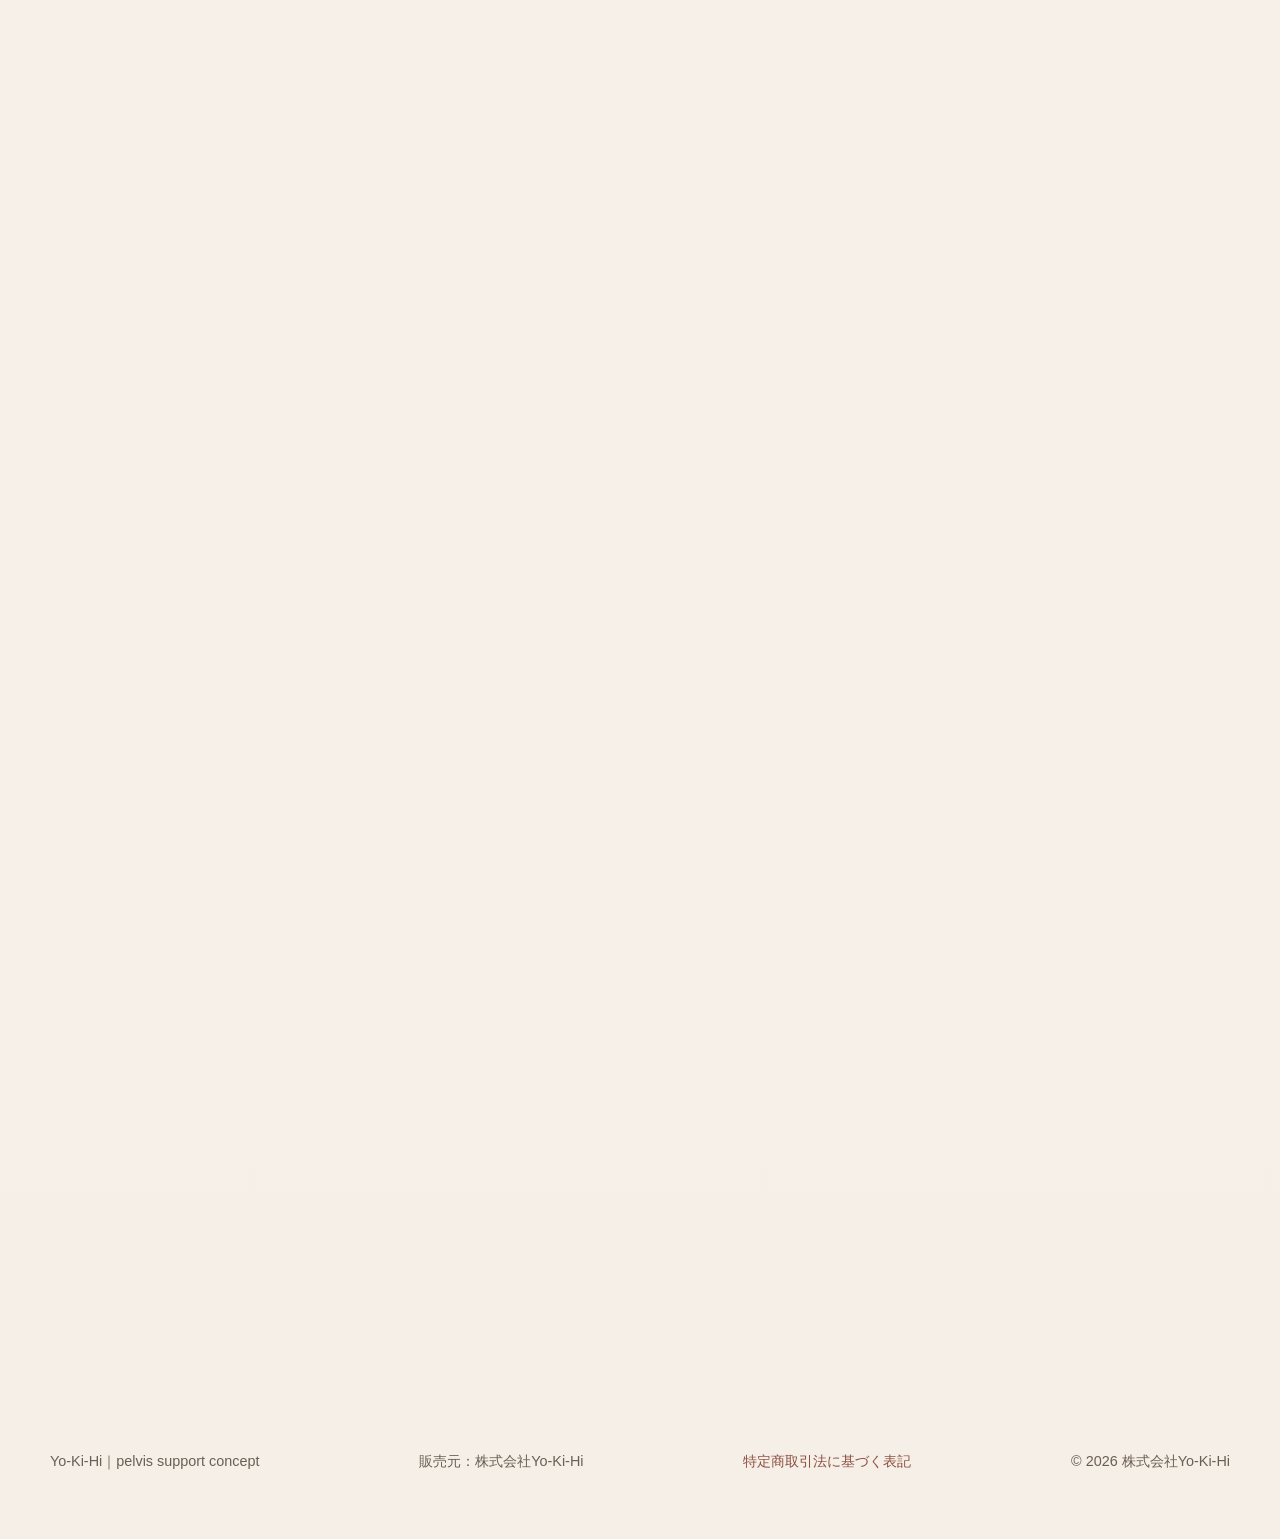
==== commit 19dfb993: "feat: 見出しをご選択ください＋LINE誘導ボタン追加／ナビ「商品情報」を「商品情報・購入」に - #purchase-channels の見出しを「該当の購入ページをご選択ください」に変更 - " ====
--- a/index.html
+++ b/index.html
@@ -16,7 +16,7 @@
     <meta property="og:description" content="整骨院・整体院・治療院・サロン向け。理論・検査・装着・EMS・使い分けまでを1ページで集約した導入支援サイト。" />
     <meta property="og:type" content="website" />
     <meta property="og:url" content="https://productlp.yo-ki-hi.co.jp/" />
-    <meta property="og:image" content="https://productlp.yo-ki-hi.co.jp/assets/og-image.jpg?v=20260516c" />
+    <meta property="og:image" content="https://productlp.yo-ki-hi.co.jp/assets/og-image.jpg?v=20260516d" />
     <meta property="og:image:type" content="image/jpeg" />
     <meta property="og:image:width" content="1200" />
     <meta property="og:image:height" content="630" />
@@ -28,7 +28,7 @@
     <meta name="twitter:card" content="summary_large_image" />
     <meta name="twitter:title" content="Yo-Ki-Hi｜骨盤を立てる、姿勢の起点を整える。" />
     <meta name="twitter:description" content="整骨院・整体院・治療院・サロン向けの導入支援サイト。理論／検査／装着／EMS／使い分けを1ページで。" />
-    <meta name="twitter:image" content="https://productlp.yo-ki-hi.co.jp/assets/og-image.jpg?v=20260516c" />
+    <meta name="twitter:image" content="https://productlp.yo-ki-hi.co.jp/assets/og-image.jpg?v=20260516d" />
     <meta name="twitter:image:alt" content="Yo-Ki-Hi 骨盤ベルトとインナーパンツの着用イメージ" />
 
     <!-- 本番デプロイ時はドメインを実値に置換してください（OGP/Twitter/canonical 4 メタの URL） -->
@@ -36,7 +36,7 @@
     <link rel="icon" type="image/svg+xml" href="./assets/favicon.svg" />
     <link rel="preconnect" href="https://www.youtube-nocookie.com" />
     <link rel="preconnect" href="https://i.ytimg.com" />
-    <link rel="stylesheet" href="./style.css?v=20260516c" />
+    <link rel="stylesheet" href="./style.css?v=20260516d" />
     <link rel="manifest" href="./manifest.webmanifest" />
 
     <script type="application/ld+json">
@@ -48,7 +48,7 @@
           "@id": "https://productlp.yo-ki-hi.co.jp/#org",
           "name": "Yo-Ki-Hi",
           "url": "https://productlp.yo-ki-hi.co.jp/",
-          "logo": "https://productlp.yo-ki-hi.co.jp/assets/og-image.jpg?v=20260516c",
+          "logo": "https://productlp.yo-ki-hi.co.jp/assets/og-image.jpg?v=20260516d",
           "description": "整骨院・整体院・治療院・サロン向け、骨盤ベルト／インナーパンツの導入支援。"
         },
         {
@@ -65,7 +65,7 @@
           "category": "骨盤ベルト",
           "description": "骨盤を立てて姿勢の起点を整える、施術後・日常向けの骨盤ベルト。",
           "brand": { "@id": "https://productlp.yo-ki-hi.co.jp/#org" },
-          "image": "https://productlp.yo-ki-hi.co.jp/assets/og-image.jpg?v=20260516c"
+          "image": "https://productlp.yo-ki-hi.co.jp/assets/og-image.jpg?v=20260516d"
         },
         {
           "@type": "Product",
@@ -73,7 +73,7 @@
           "category": "骨盤サポートインナー",
           "description": "ズレにくく、運動・長時間使用に向く骨盤サポートインナーパンツ。",
           "brand": { "@id": "https://productlp.yo-ki-hi.co.jp/#org" },
-          "image": "https://productlp.yo-ki-hi.co.jp/assets/og-image.jpg?v=20260516c"
+          "image": "https://productlp.yo-ki-hi.co.jp/assets/og-image.jpg?v=20260516d"
         }
       ]
     }
@@ -96,7 +96,7 @@
           <a href="#wearing">装着方法</a>
           <a href="#selector">使い分け</a>
           <a href="#ems">ベルト×EMS</a>
-          <a href="#products">商品情報</a>
+          <a href="#products">商品情報・購入</a>
           <a href="#contact">お問い合わせ</a>
         </nav>
 
@@ -347,7 +347,7 @@
 
           <figure class="inspection-poster card-surface">
             <img
-              src="./assets/inspection-overview.webp?v=20260516c"
+              src="./assets/inspection-overview.webp?v=20260516d"
               alt="骨盤検査の方法を1枚にまとめた図解。腰（回旋・屈曲・伸展）、首（回旋・伸展）、肩（外転・屈曲）、筋出力（体の前で行う検査・体の後ろで行う検査）の順に、可動域と筋出力の2軸で『ビフォー・アフター』を評価する手順をまとめている。"
               loading="lazy"
             />
@@ -465,7 +465,7 @@
 
           <figure class="wearing-poster card-surface">
             <img
-              src="./assets/wearing-overview.webp?v=20260516c"
+              src="./assets/wearing-overview.webp?v=20260516d"
               alt="骨盤ベルトの正しい装着位置と、装着時のポイントを1枚にまとめた図解"
               loading="lazy"
             />
@@ -716,7 +716,7 @@
 
           <figure class="ems-figure card-surface">
             <img
-              src="./assets/ems-overview.webp?v=20260516c"
+              src="./assets/ems-overview.webp?v=20260516d"
               alt="ベルトとEMSを組み合わせた活用方法を1枚にまとめた図解。施術前後の体の変化や、EMSを当てる位置・ポイントを確認できる。"
               loading="lazy"
             />
@@ -758,7 +758,7 @@
                   <dd>就寝時、休息時、姿勢を整えたい固定時間</dd>
                 </div>
               </dl>
-              <a class="button button-primary button-wide" href="#purchase-channels">購入サイトを選ぶ</a>
+              <a class="button button-primary button-wide" href="#purchase-channels">購入サイト</a>
             </article>
 
             <article class="product-card card-surface">
@@ -782,7 +782,7 @@
                   <dd>スポーツ時、日中の活動時、動き回る仕事</dd>
                 </div>
               </dl>
-              <a class="button button-primary button-wide" href="#purchase-channels">購入サイトを選ぶ</a>
+              <a class="button button-primary button-wide" href="#purchase-channels">購入サイト</a>
             </article>
           </div>
 
@@ -806,7 +806,18 @@
           <div class="purchase-channels card-surface" id="purchase-channels">
             <div class="section-head compact-head">
               <p class="section-label">購入サイト</p>
-              <h3>該当の購入ページへお進みください</h3>
+              <h3>該当の購入ページをご選択ください</h3>
+              <p class="channel-line-note">
+                【購入に必要なパスワードは<br class="br-sp-only" />
+                製品公式LINEからお問い合わせください】
+              </p>
+              <a class="button button-line channel-line-button" href="https://lin.ee/QHQVzXD" target="_blank" rel="noopener">
+                <svg class="icon line-icon" viewBox="0 0 24 24" aria-hidden="true">
+                  <path d="M12 3C6.48 3 2 6.69 2 11.23c0 4.07 3.58 7.48 8.41 8.13.33.07.78.21.89.49.1.25.07.65.03.91l-.14.86c-.04.25-.2 1 .87.55 1.07-.45 5.78-3.41 7.89-5.83C21.36 14.7 22 13.04 22 11.23 22 6.69 17.52 3 12 3Z" fill="currentColor"/>
+                  <path d="M9.5 9.5h-1v4h2.5v-.8H9.5V9.5Zm3 0h-.8v4h.8v-4Zm4 0h-.8v2.4l-1.7-2.4h-.8v4h.8v-2.4l1.7 2.4h.8v-4Zm2.6.8h1.5v-.8h-2.3v4h2.3v-.8h-1.5v-.8h1.5v-.8h-1.5v-.8Z" fill="#fff"/>
+                </svg>
+                LINEで確認
+              </a>
             </div>
 
             <div class="channel-list">
@@ -900,6 +911,6 @@
       <svg class="icon" viewBox="0 0 24 24" aria-hidden="true"><path d="M5 12h14"/><polyline points="13 6 19 12 13 18"/></svg>
     </a>
 
-    <script src="./app.js?v=20260516c" defer></script>
+    <script src="./app.js?v=20260516d" defer></script>
   </body>
 </html>
--- a/style.css
+++ b/style.css
@@ -2451,6 +2451,35 @@
   margin-bottom: 0;
 }
 
+.channel-line-note {
+  margin-top: 0.9rem;
+  color: var(--ink);
+  font-size: 0.95rem;
+  line-height: 1.7;
+}
+
+.channel-line-button {
+  margin-top: 1rem;
+}
+
+.button-line {
+  background: #06C755;
+  color: #fff;
+  border-color: #06C755;
+}
+
+.button-line:hover,
+.button-line:focus-visible {
+  background: #05A847;
+  border-color: #05A847;
+  color: #fff;
+}
+
+.button-line .line-icon {
+  width: 1.3em;
+  height: 1.3em;
+}
+
 .channel-list {
   display: grid;
   grid-template-columns: repeat(2, minmax(0, 1fr));
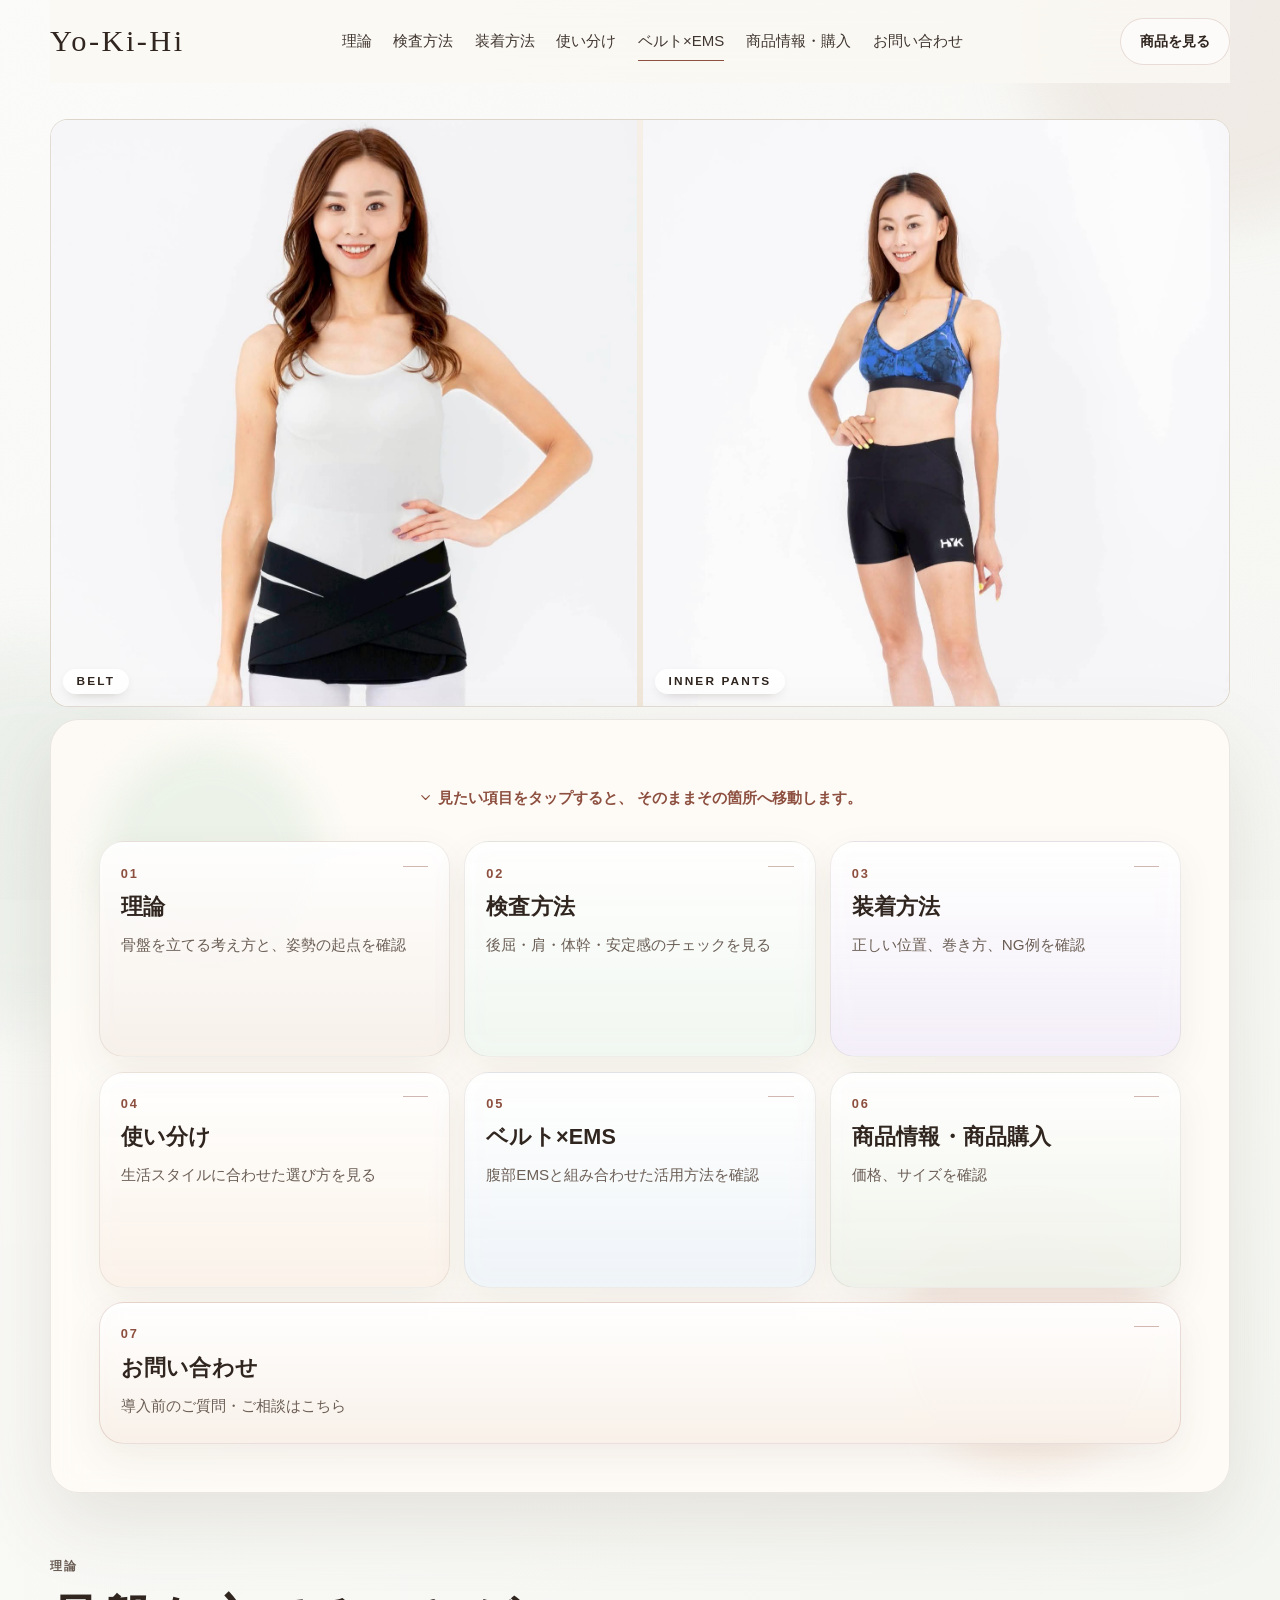
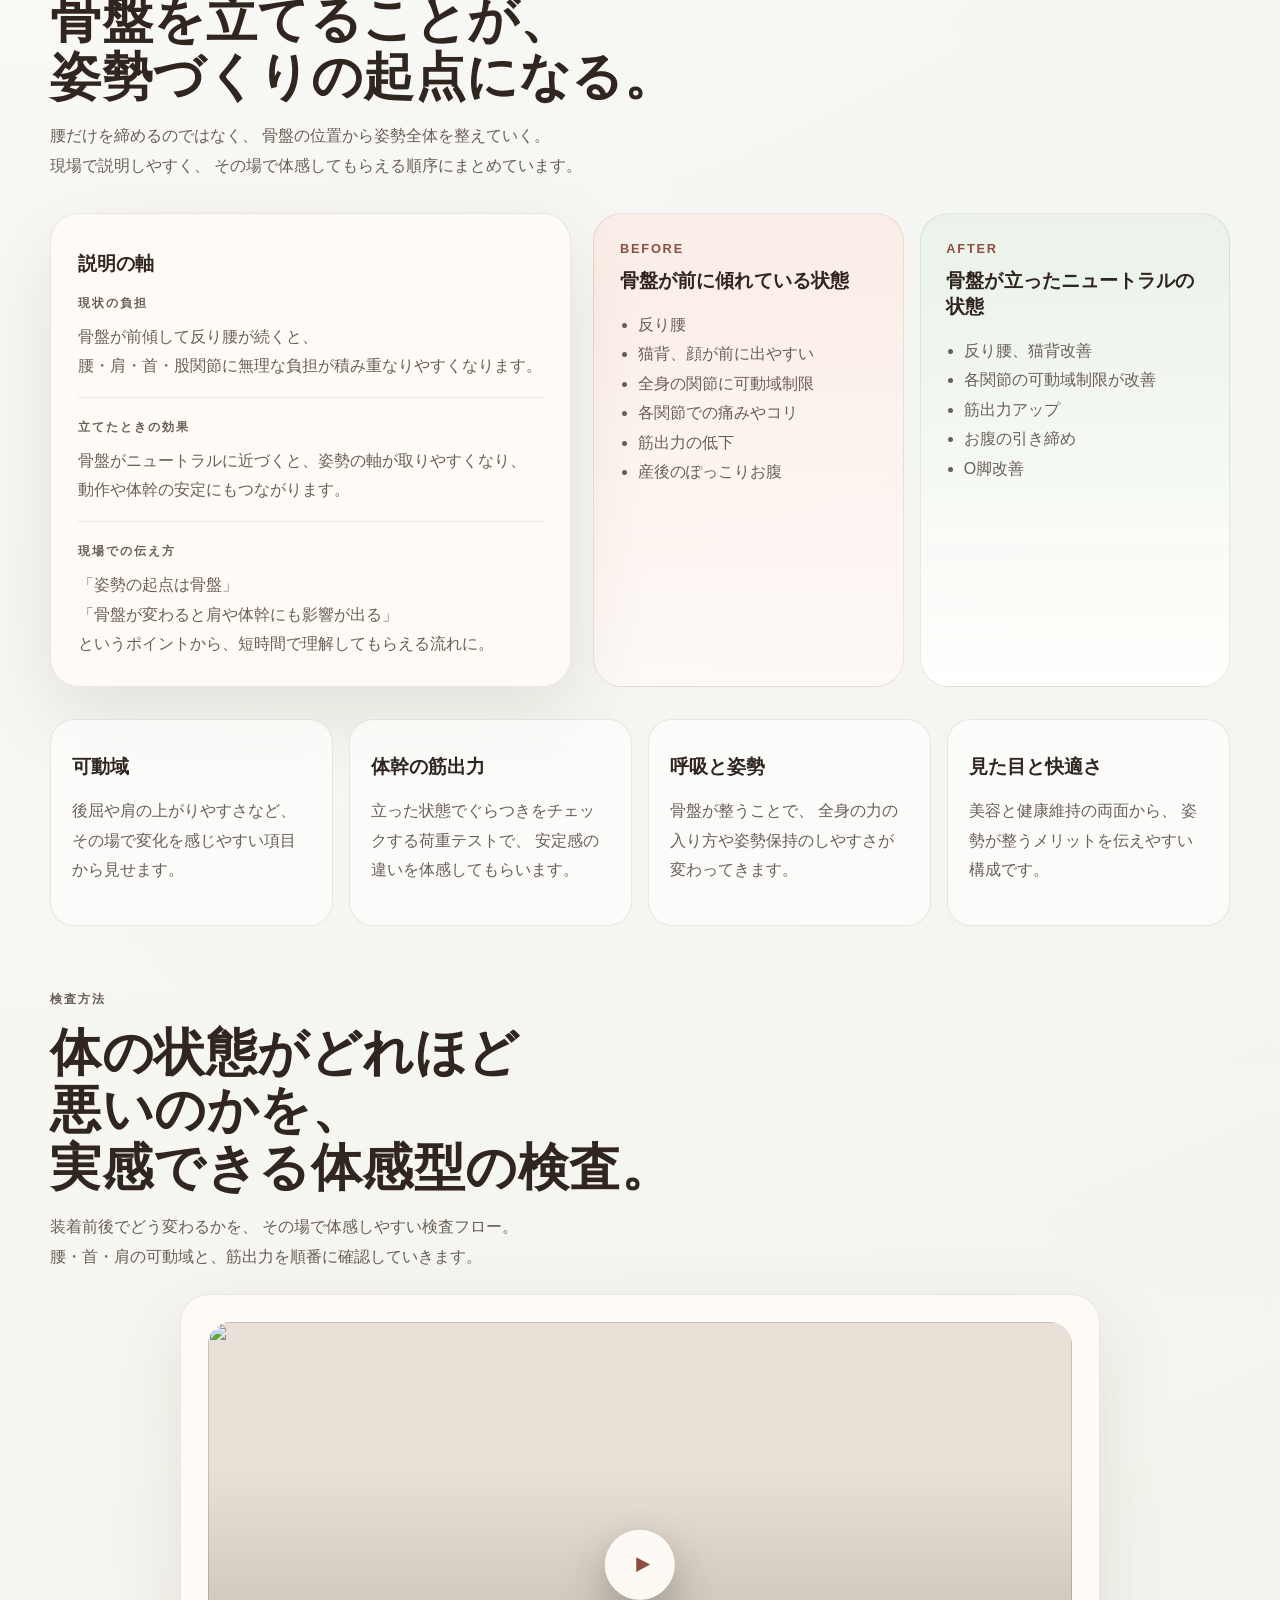
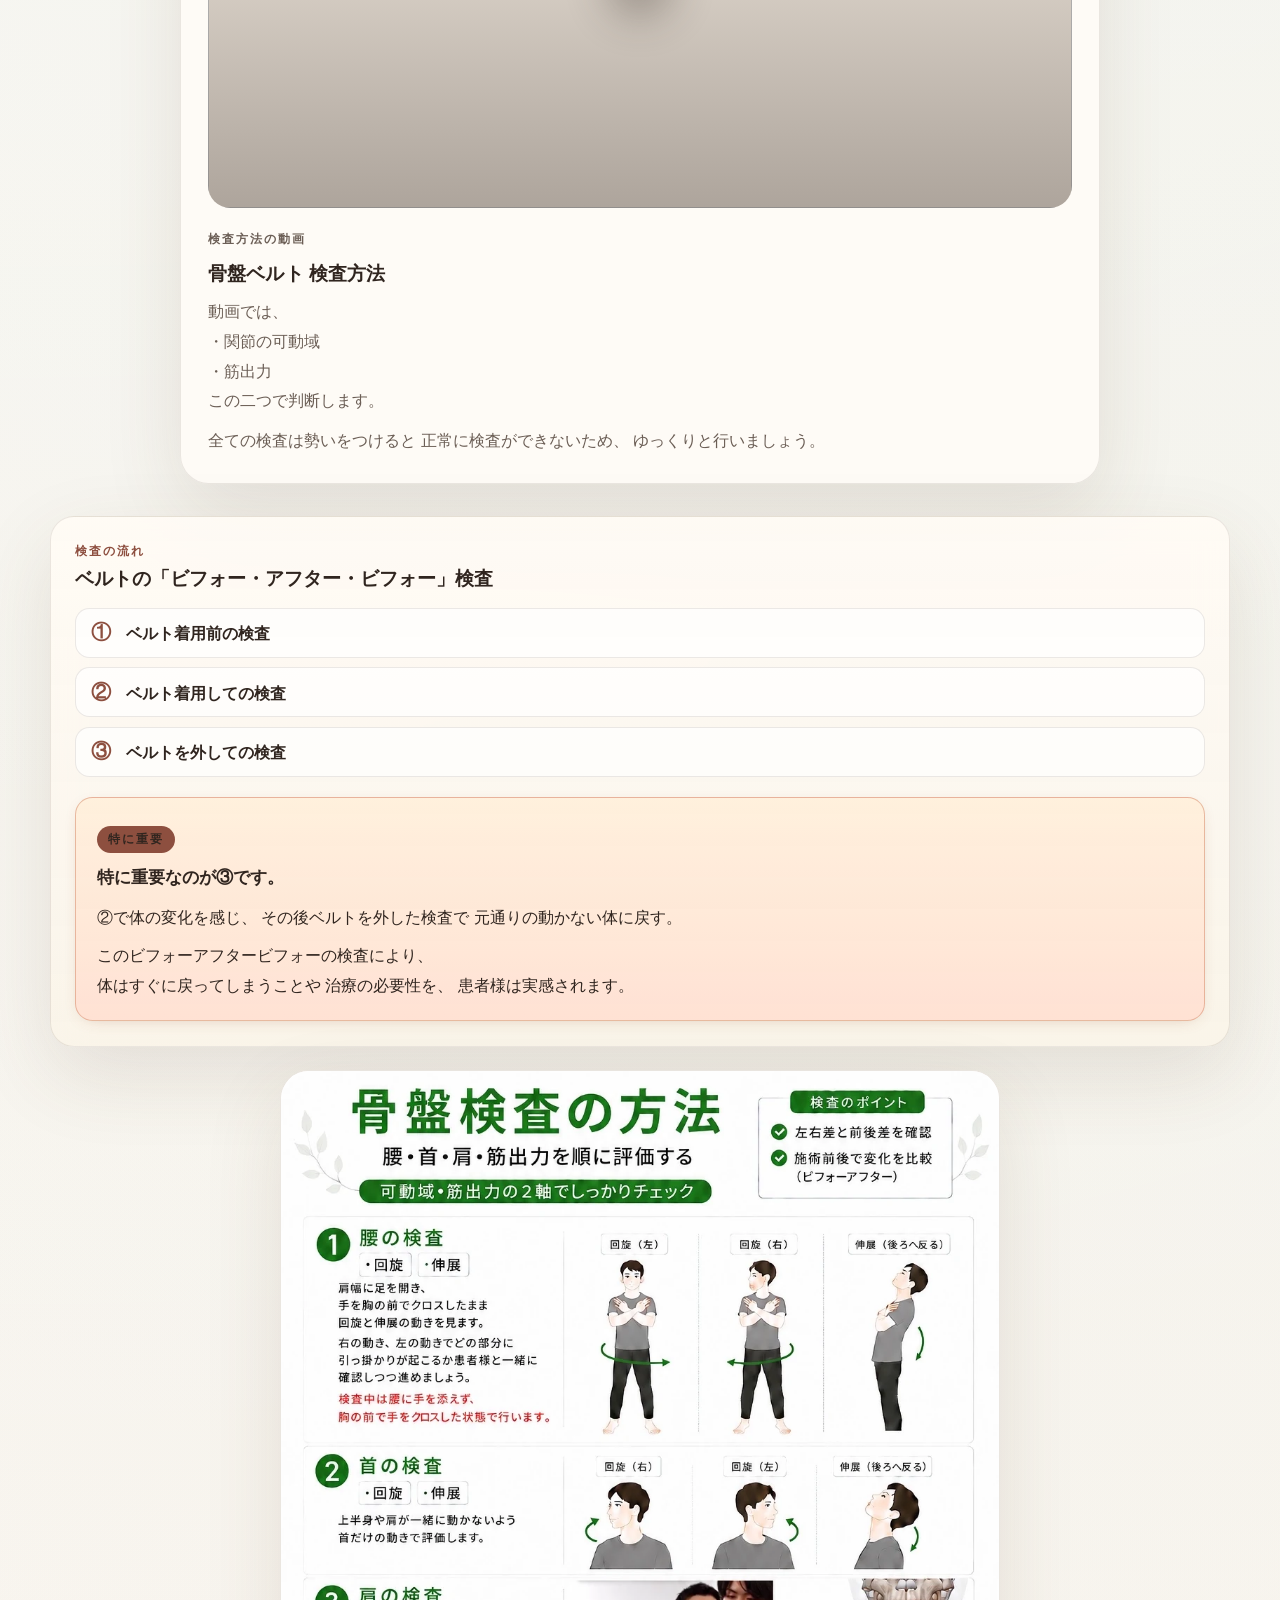
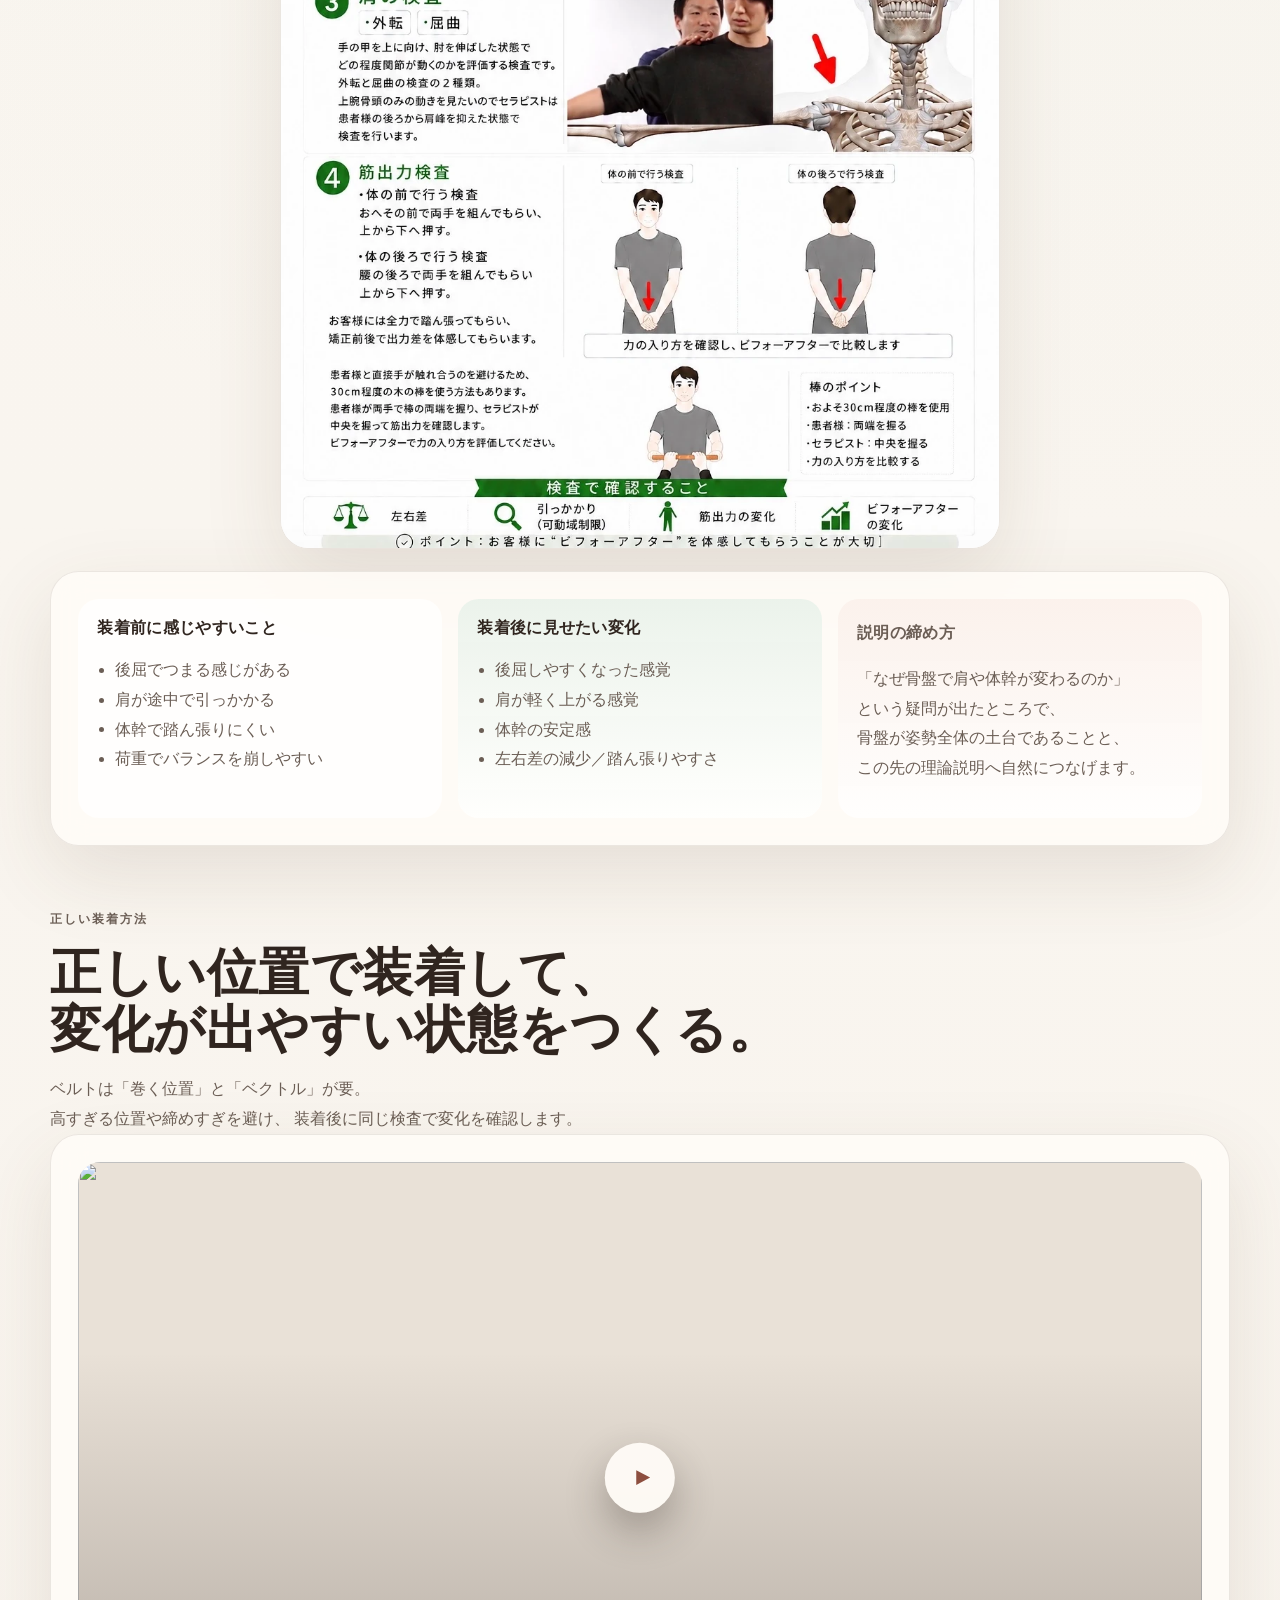
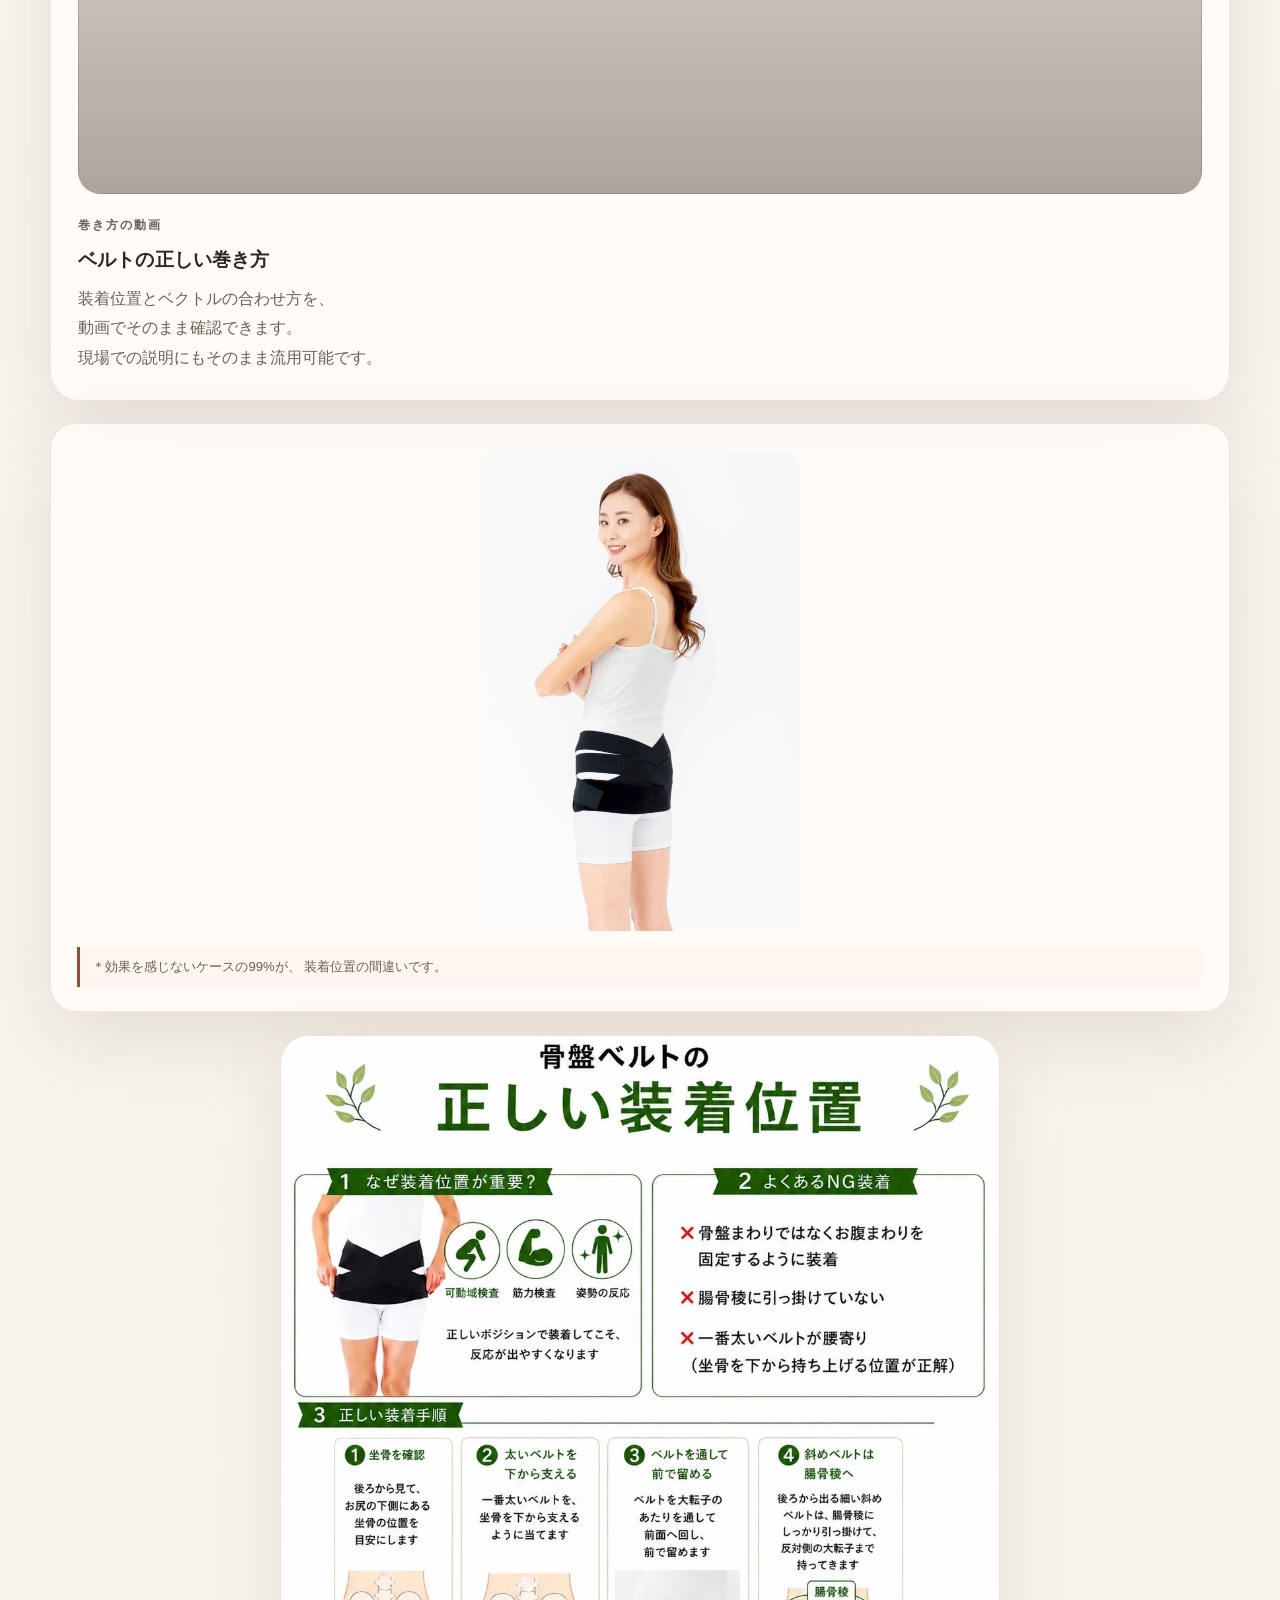
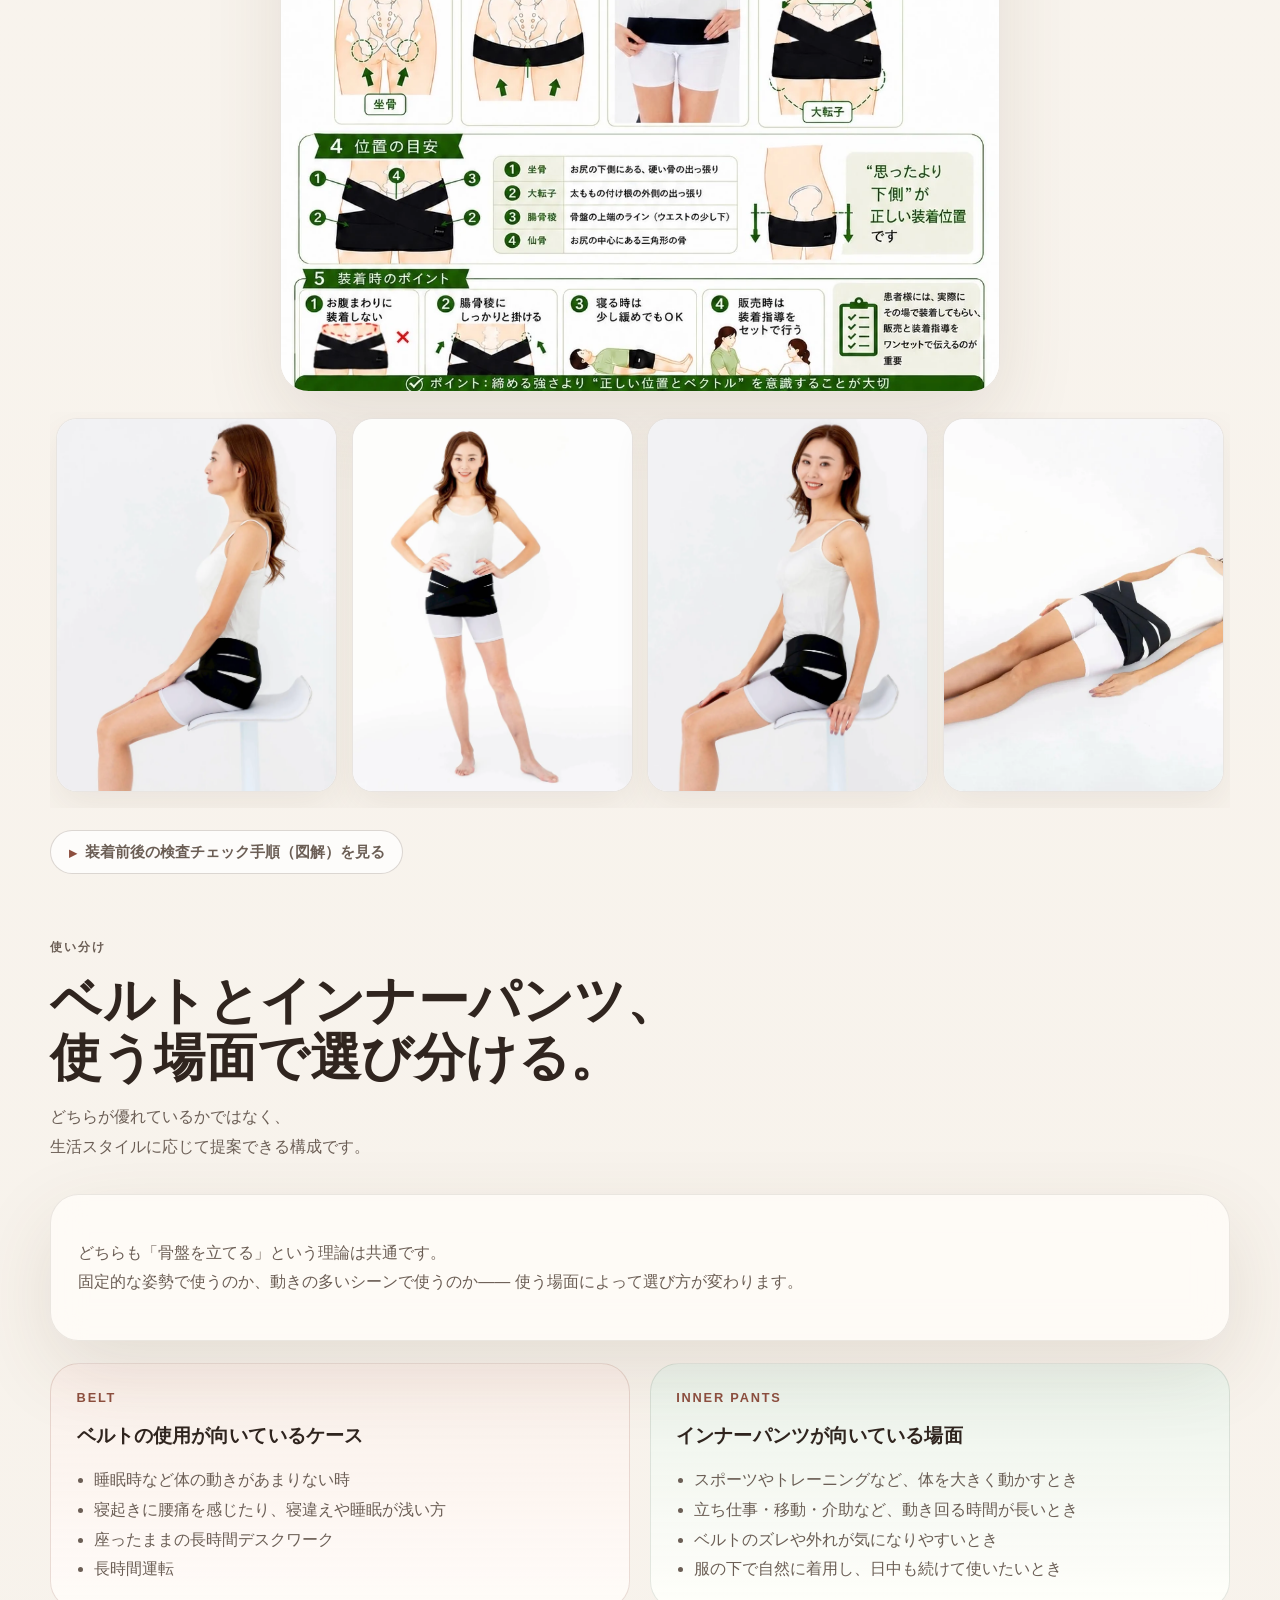
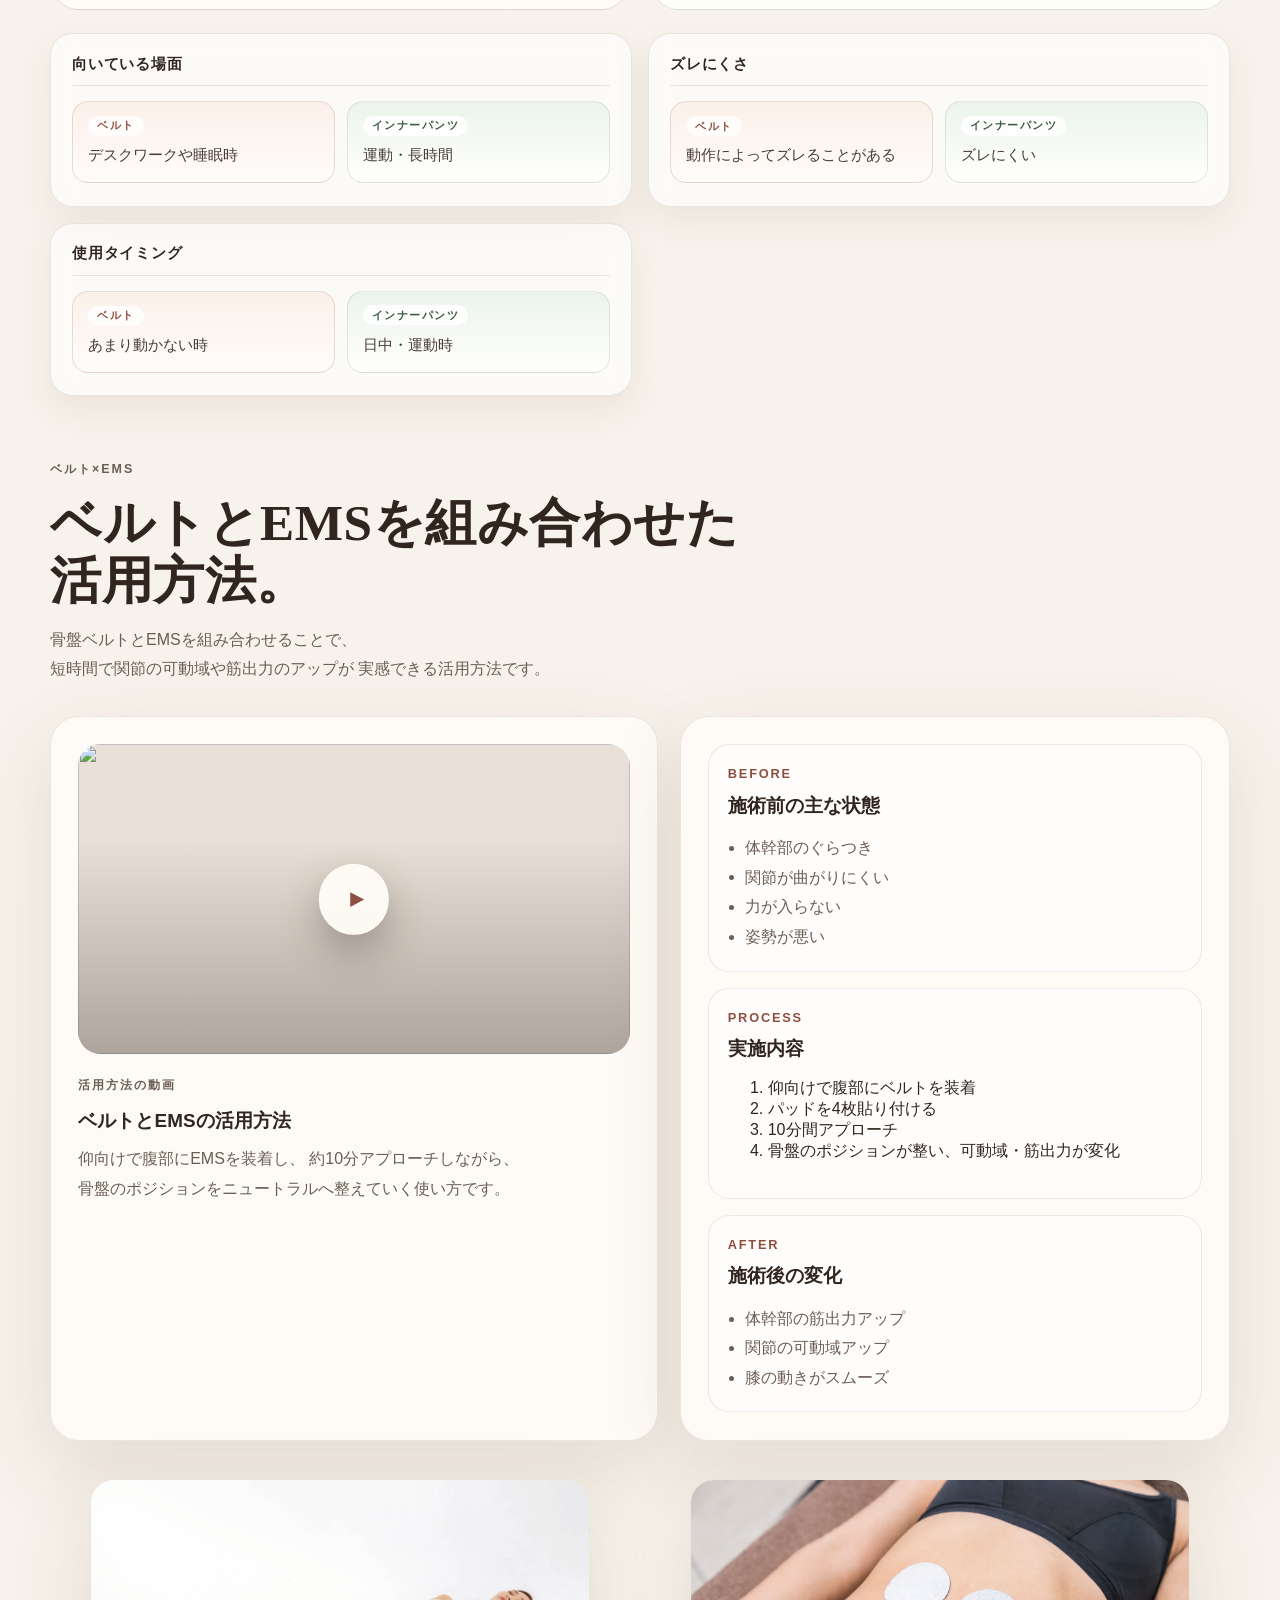
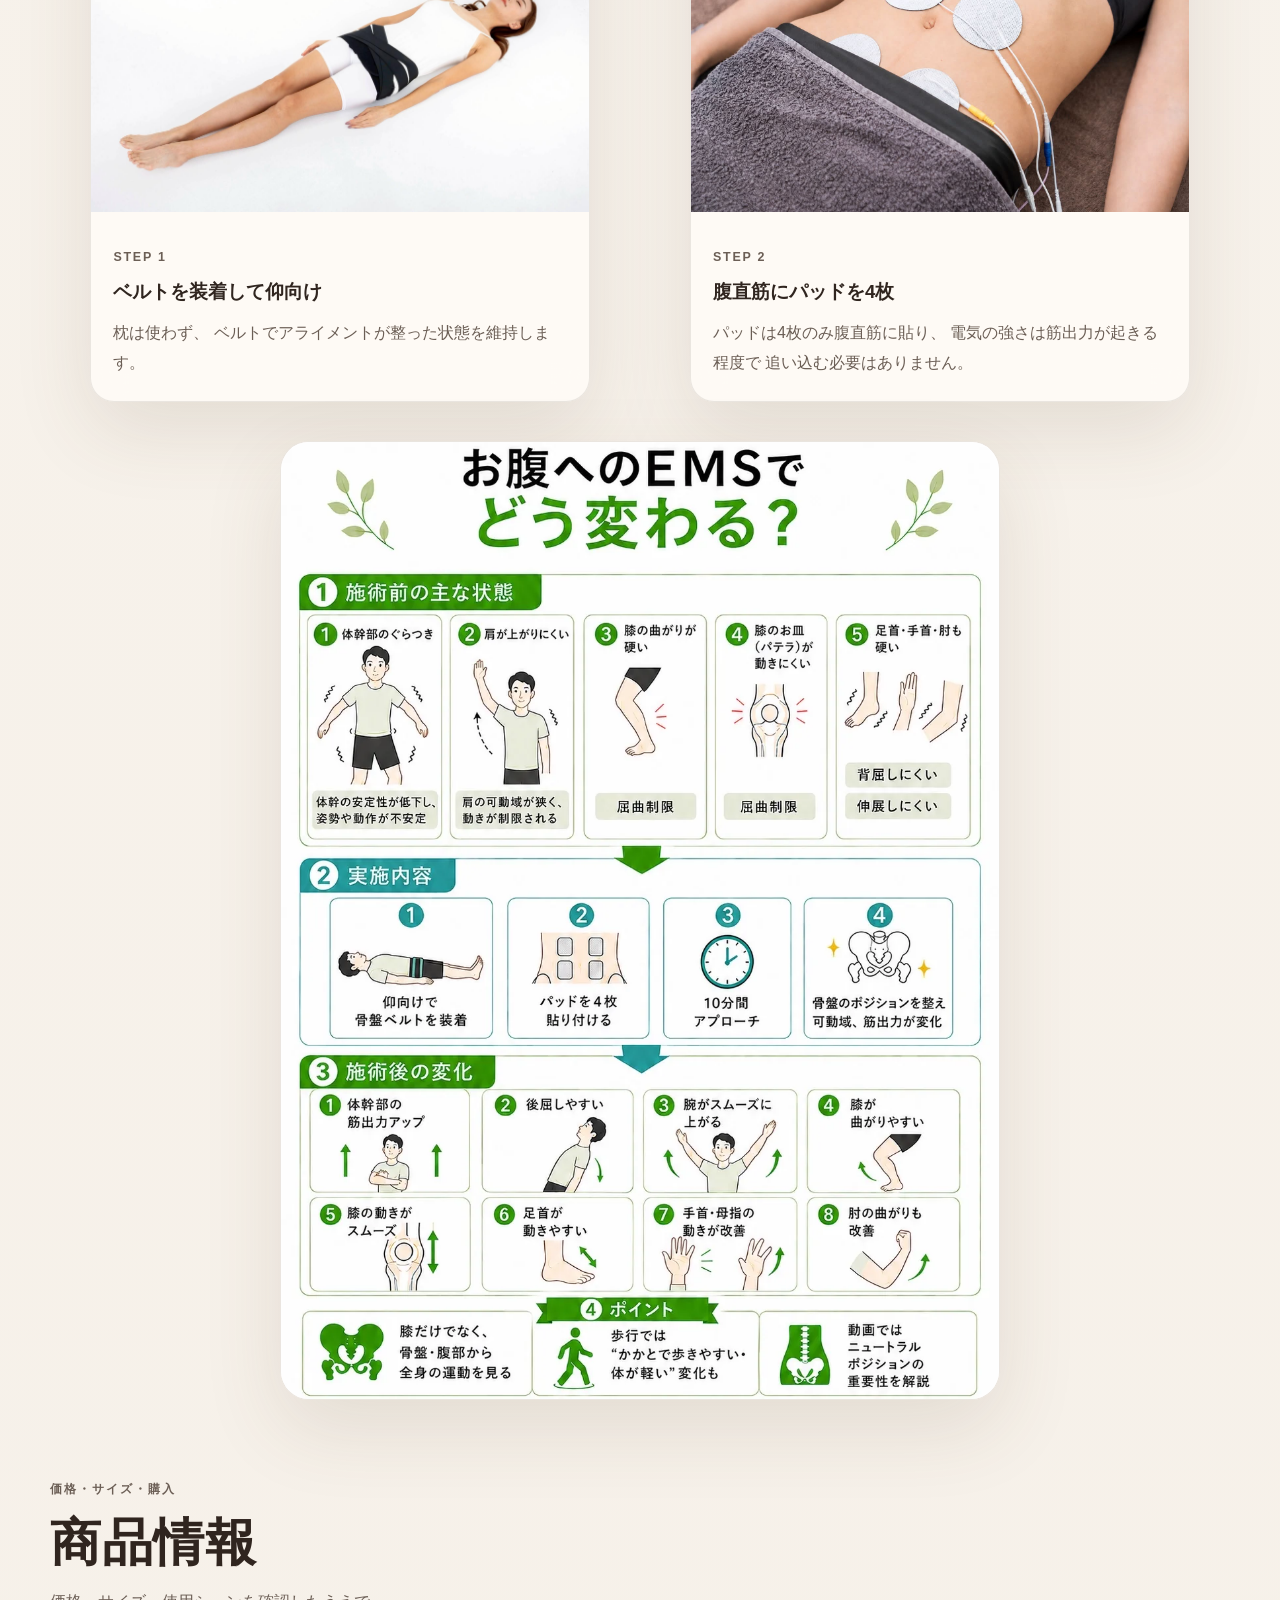
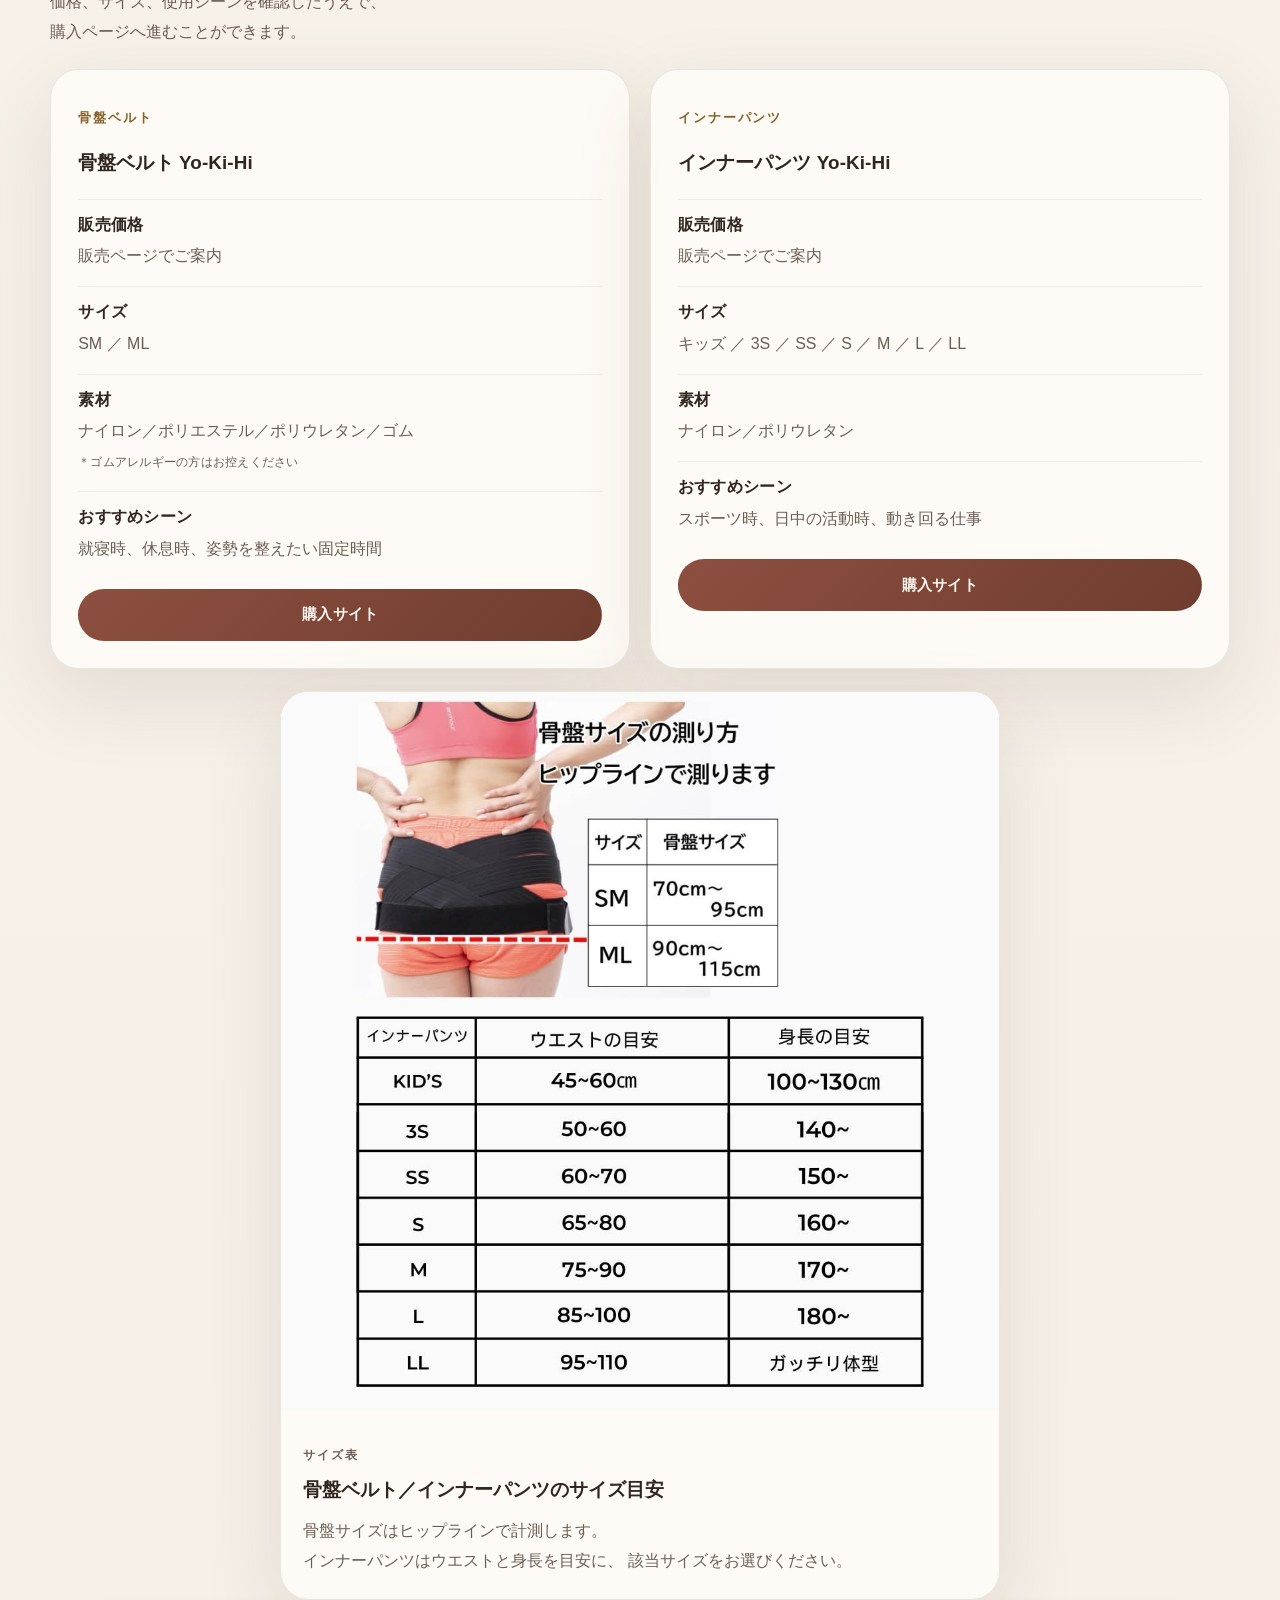
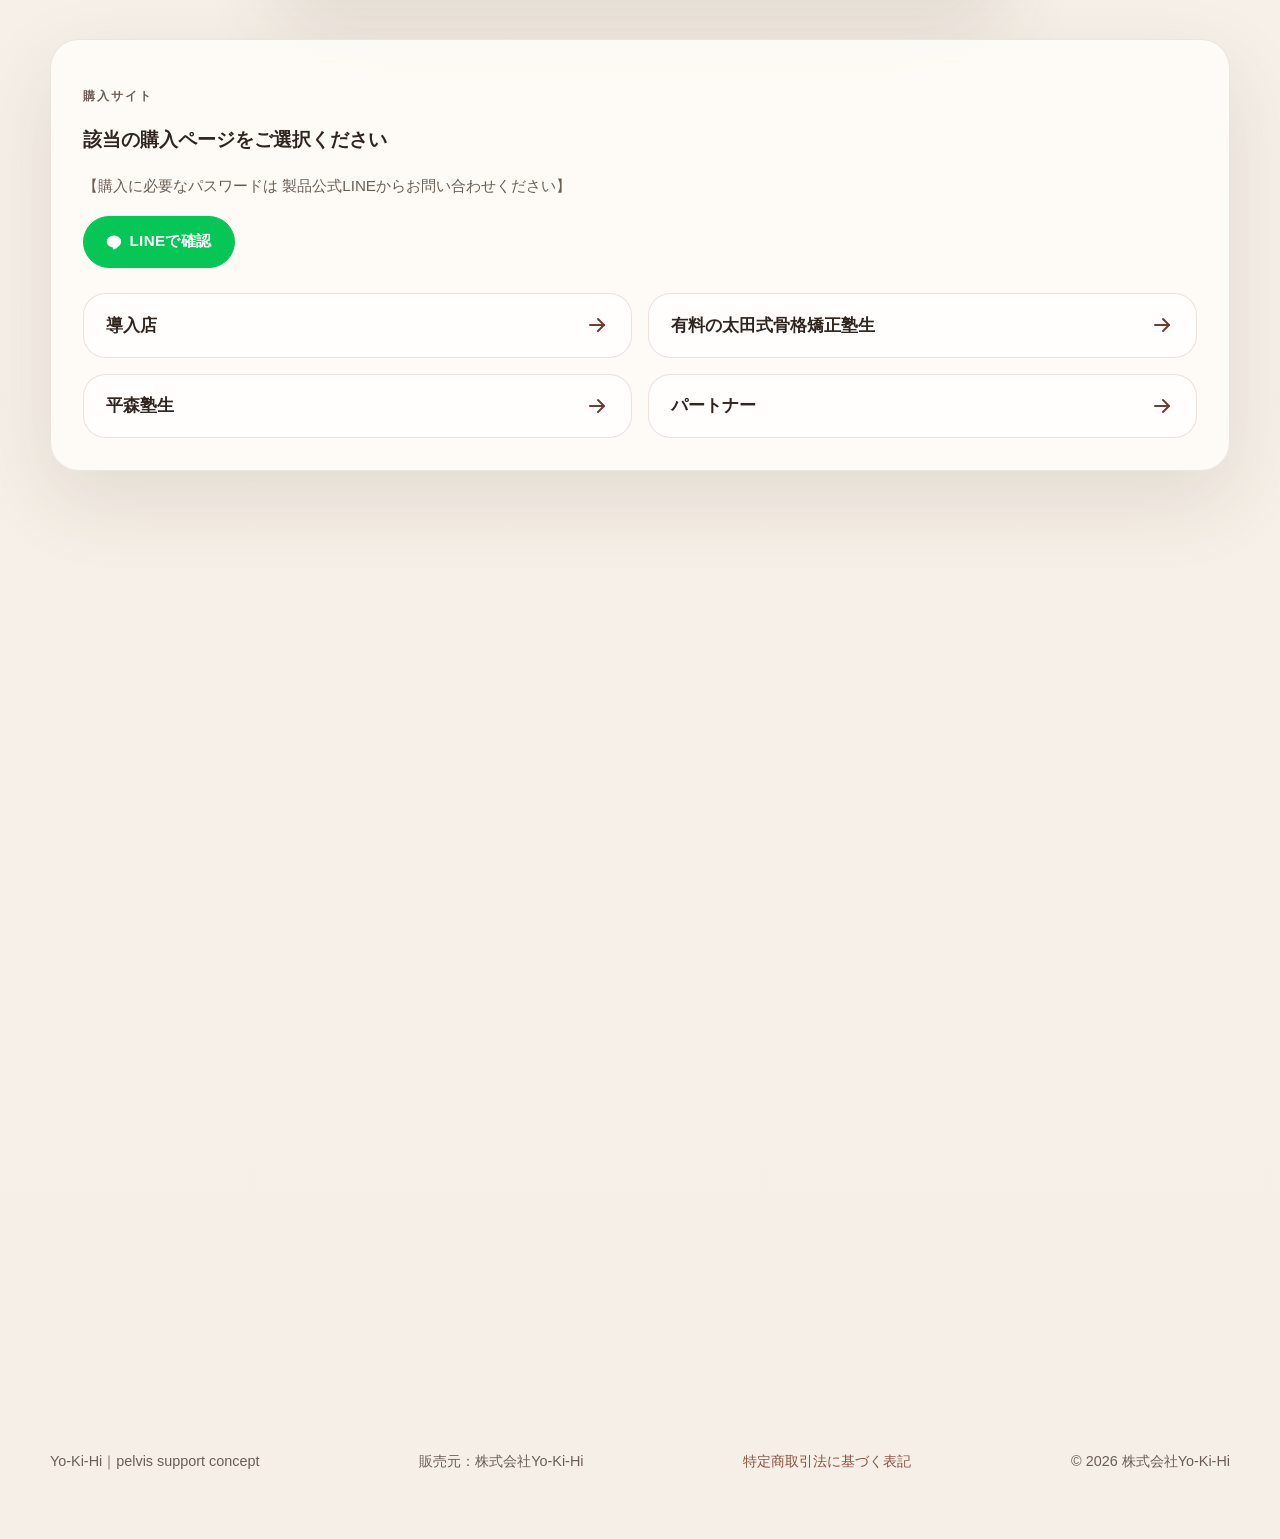
==== commit 953d0c97: "fix: 導入店向け Shopify リンクを /pages/dounyuten に変更 Co-Authored-By: Claude Opus 4.7 (1M context) <noreply@a" ====
--- a/index.html
+++ b/index.html
@@ -821,7 +821,7 @@
             </div>
 
             <div class="channel-list">
-              <a class="channel-card" href="https://yo-ki-hi.myshopify.com/" target="_blank" rel="noopener">
+              <a class="channel-card" href="https://yo-ki-hi.myshopify.com/pages/dounyuten" target="_blank" rel="noopener">
                 <span class="channel-name">導入店</span>
                 <span class="channel-arrow" aria-hidden="true">
                   <svg viewBox="0 0 24 24"><path d="M5 12h14"/><polyline points="13 6 19 12 13 18"/></svg>
